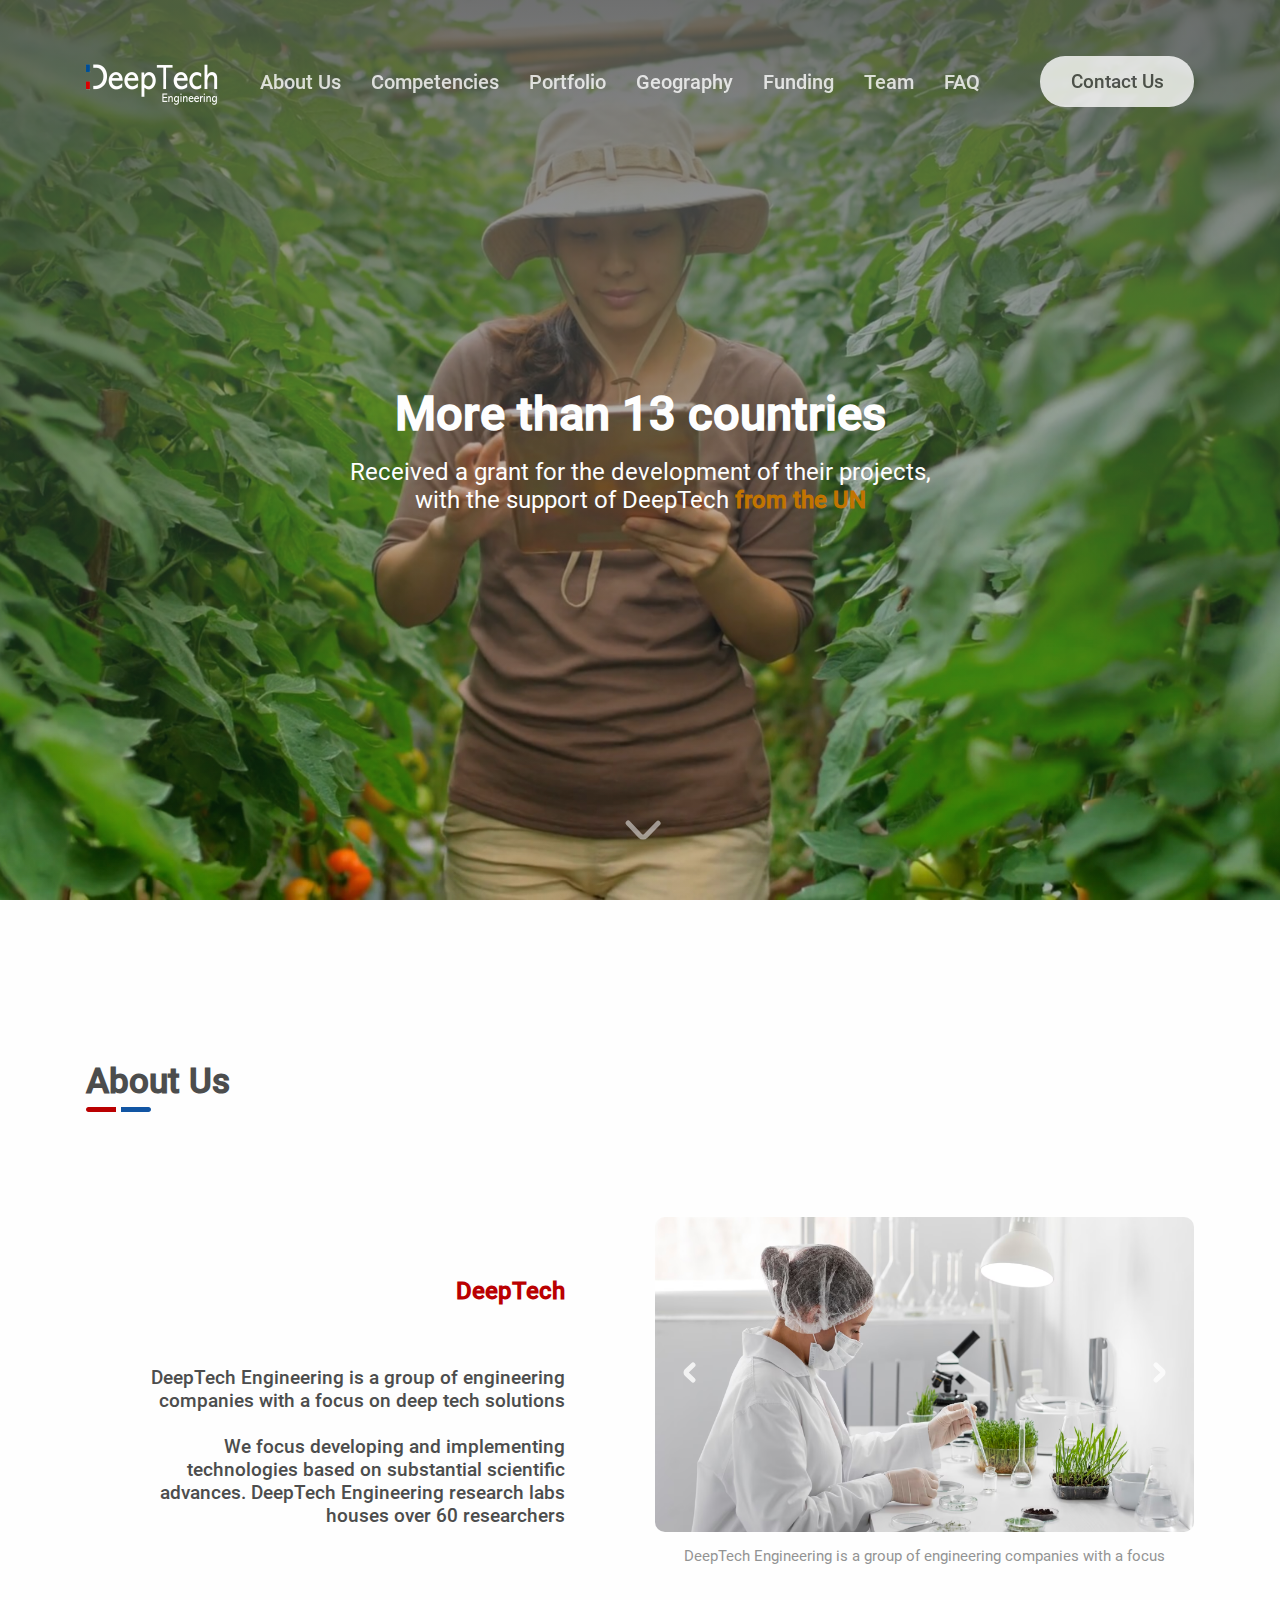
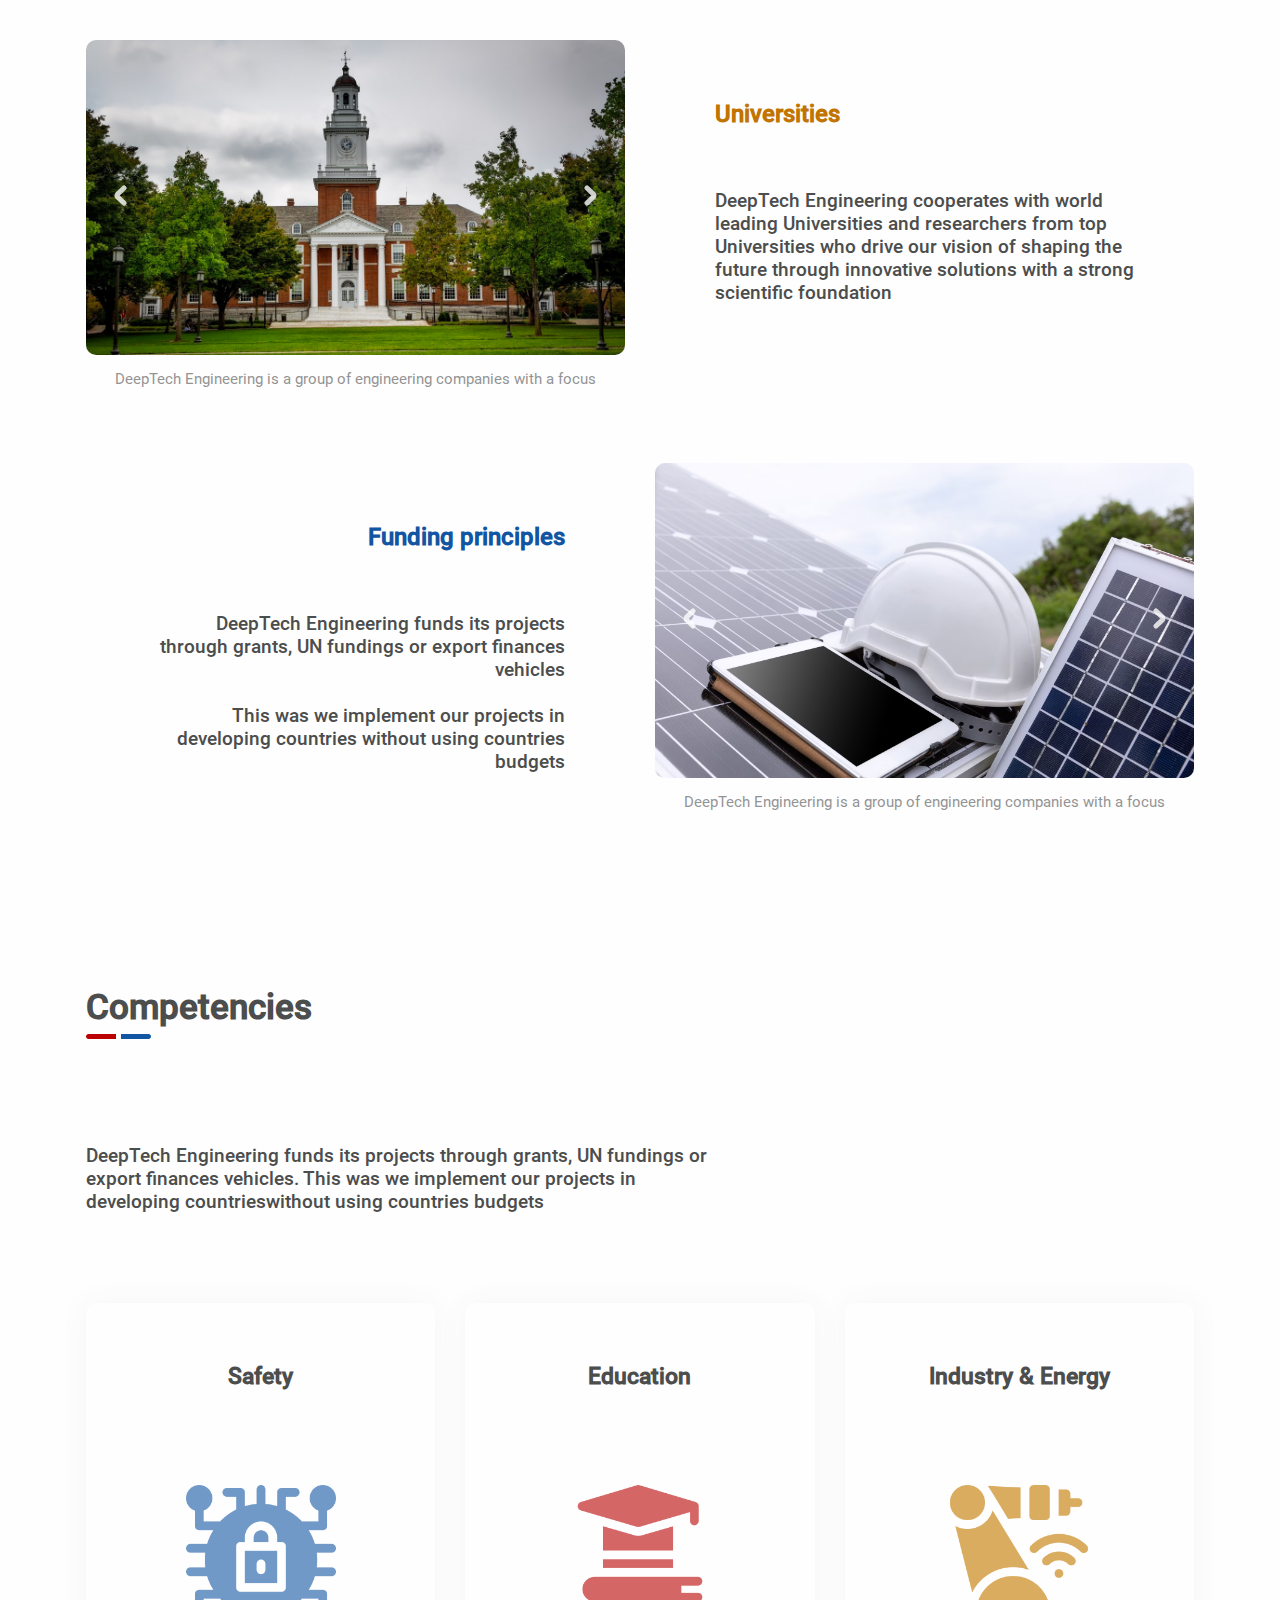
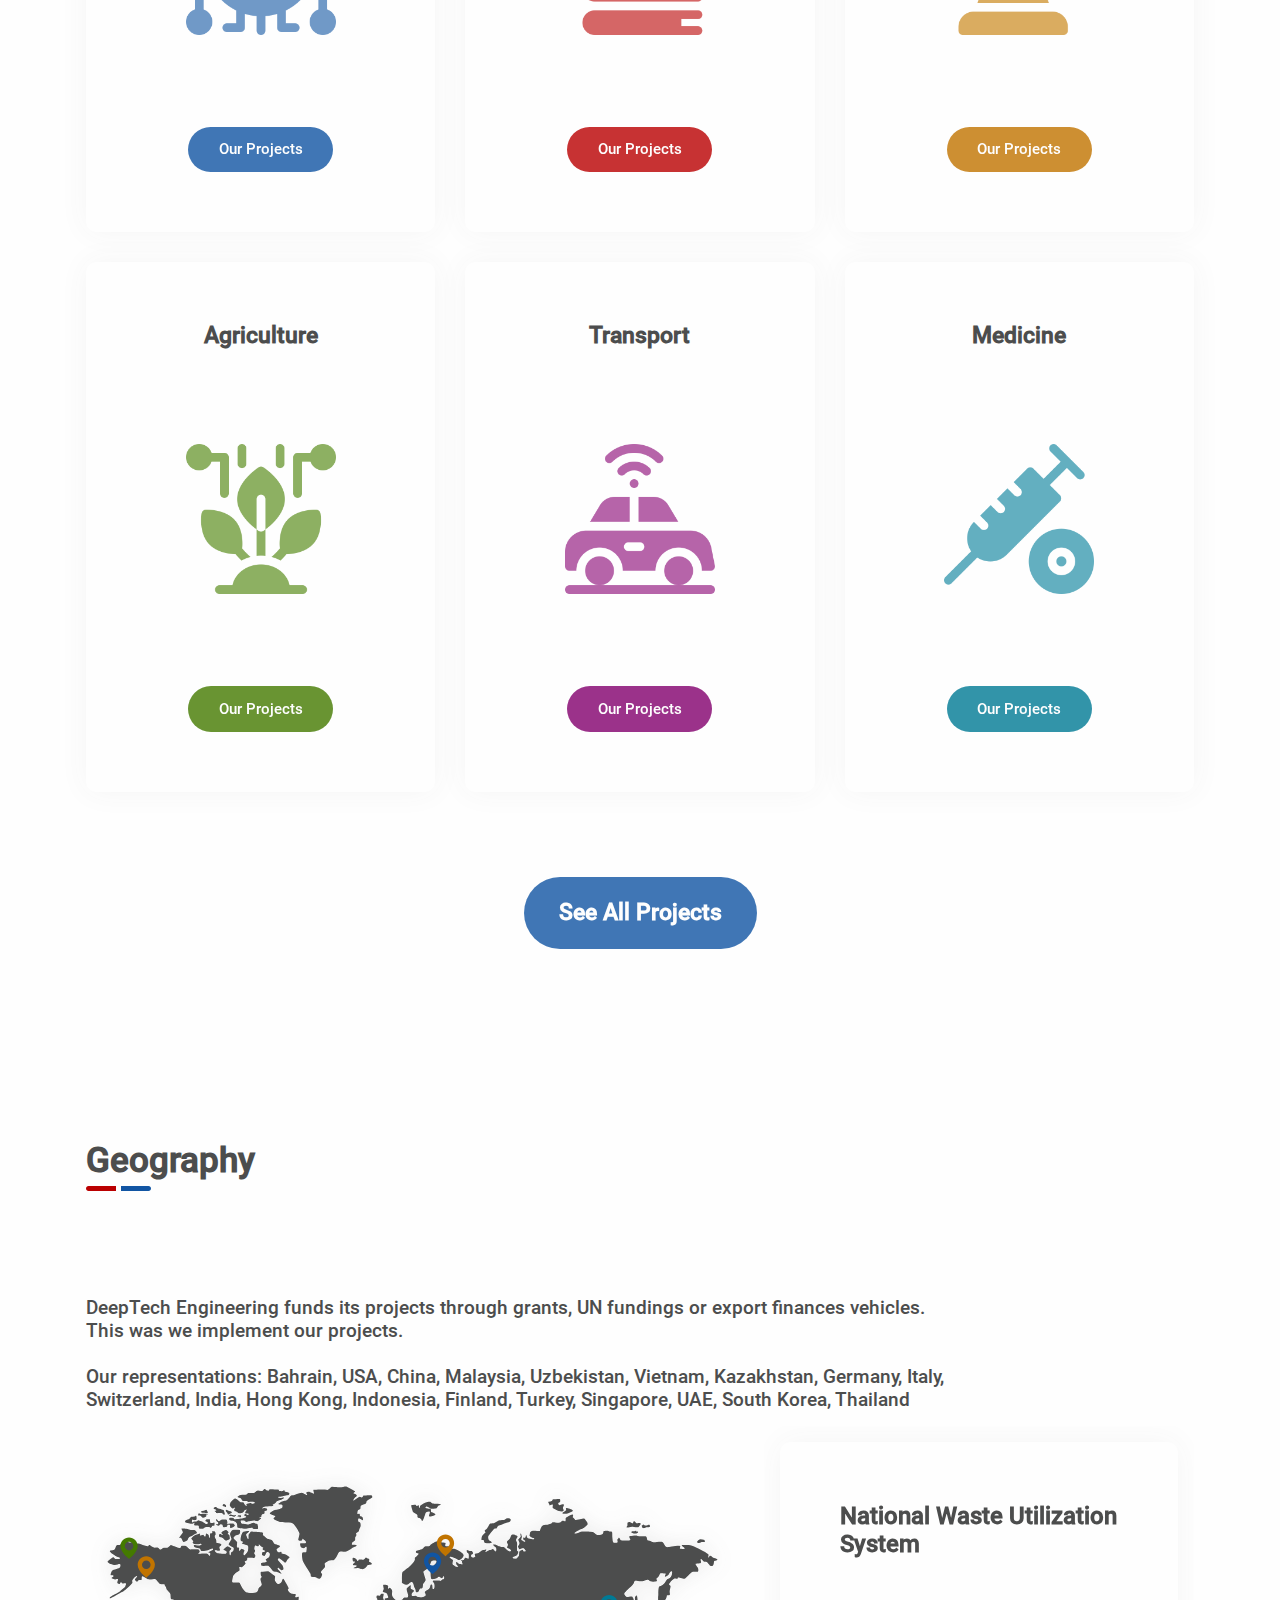
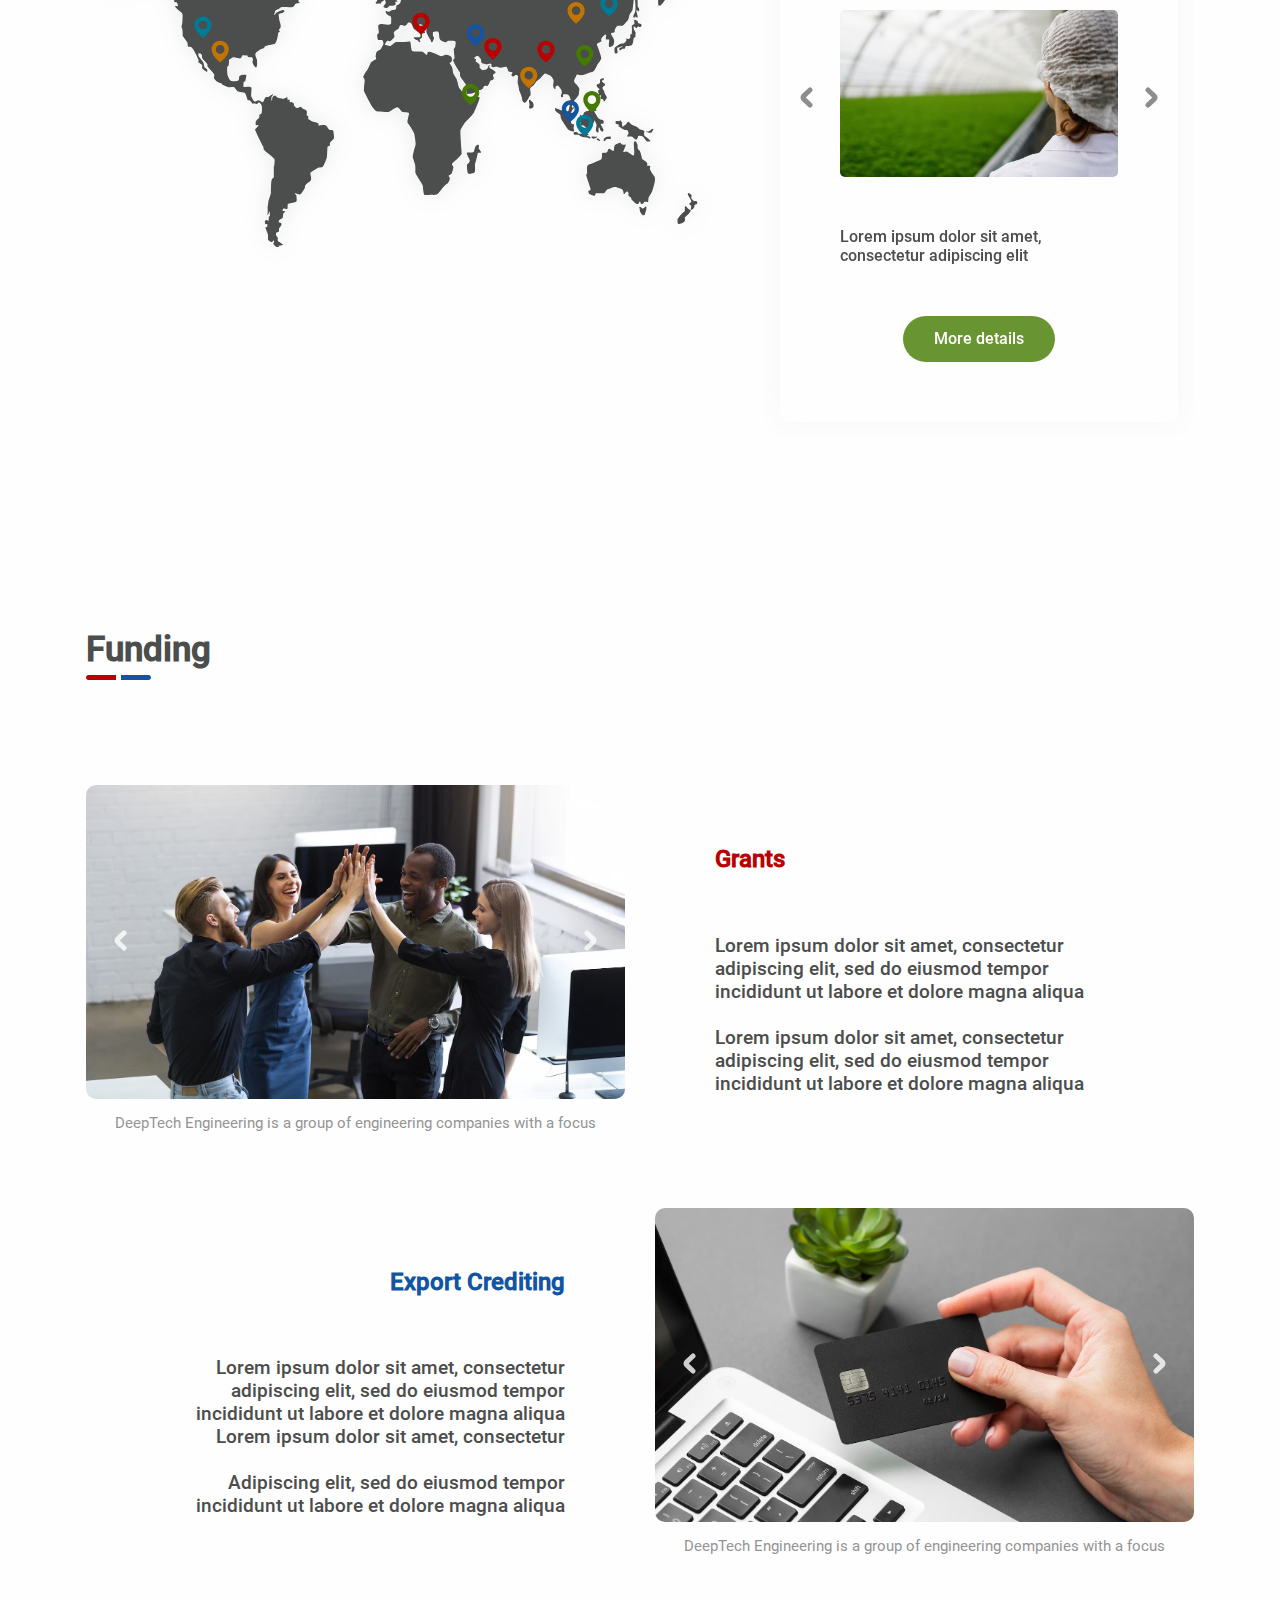
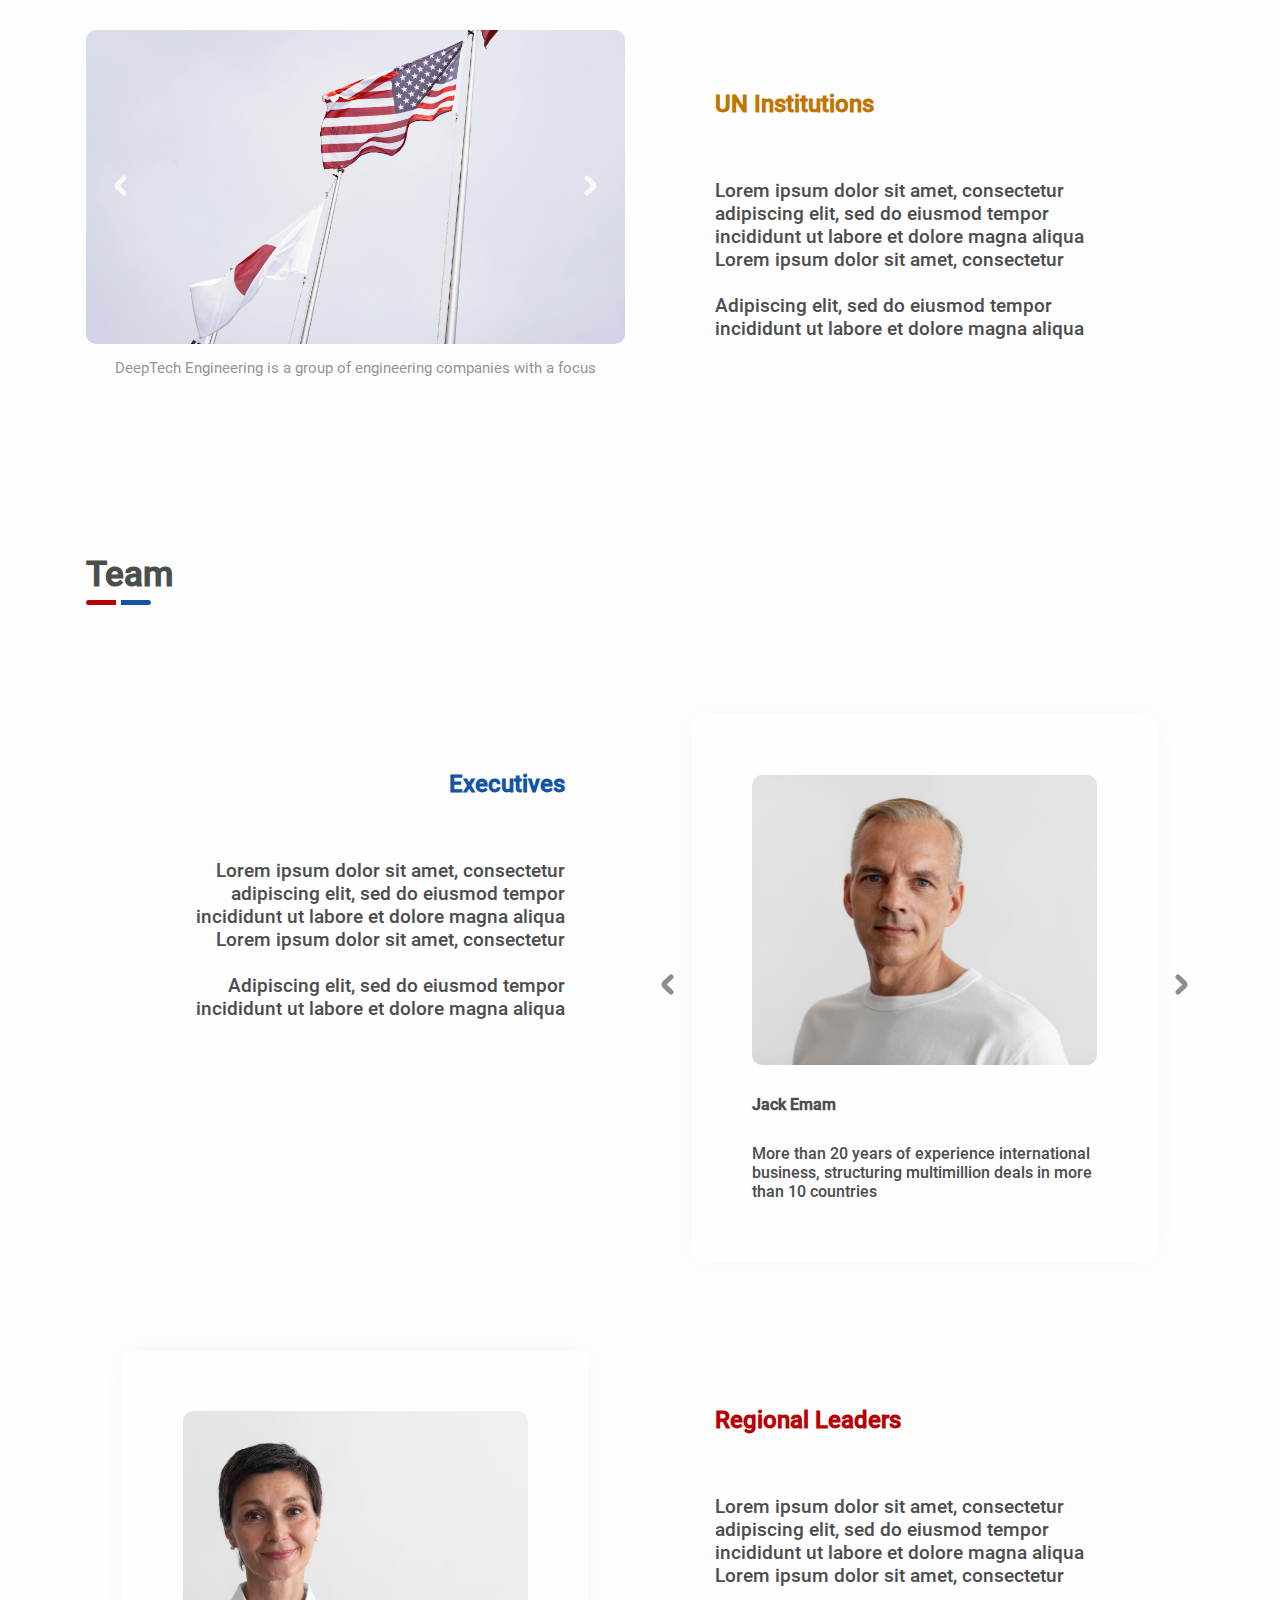
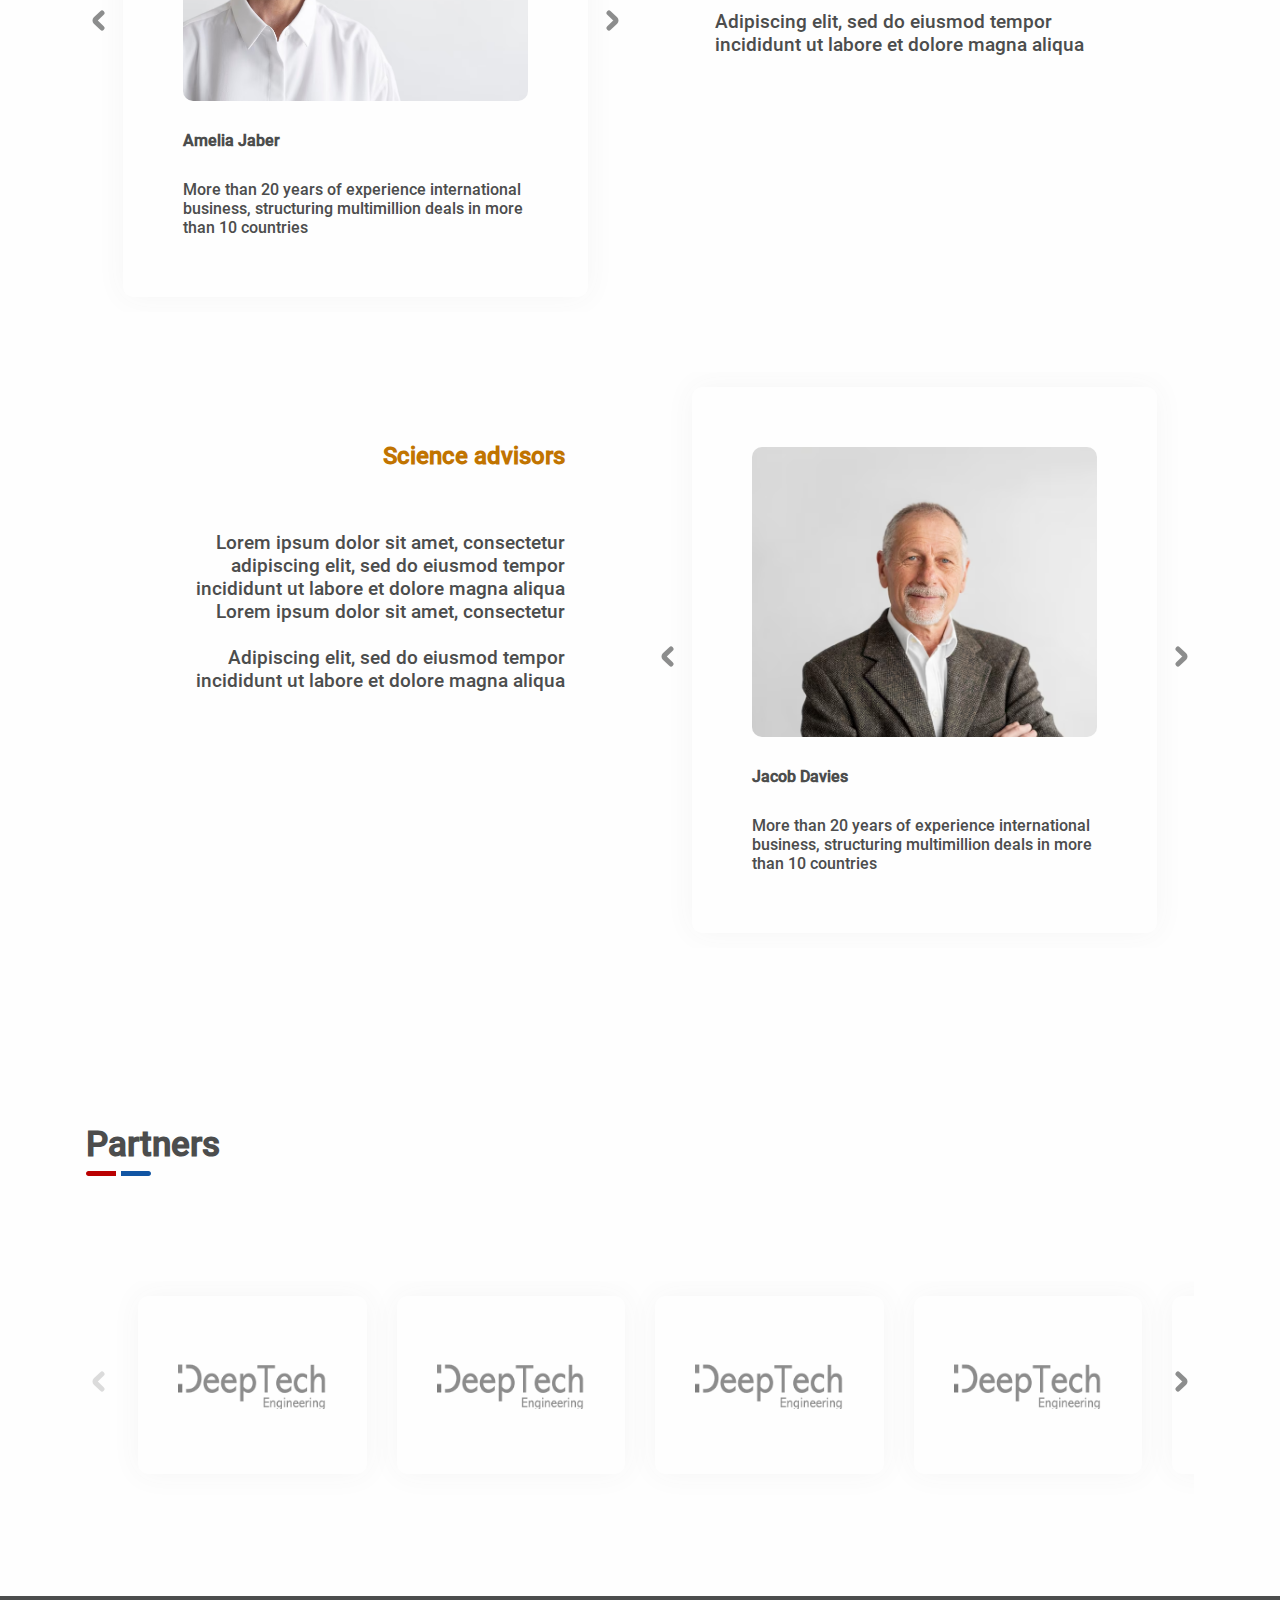
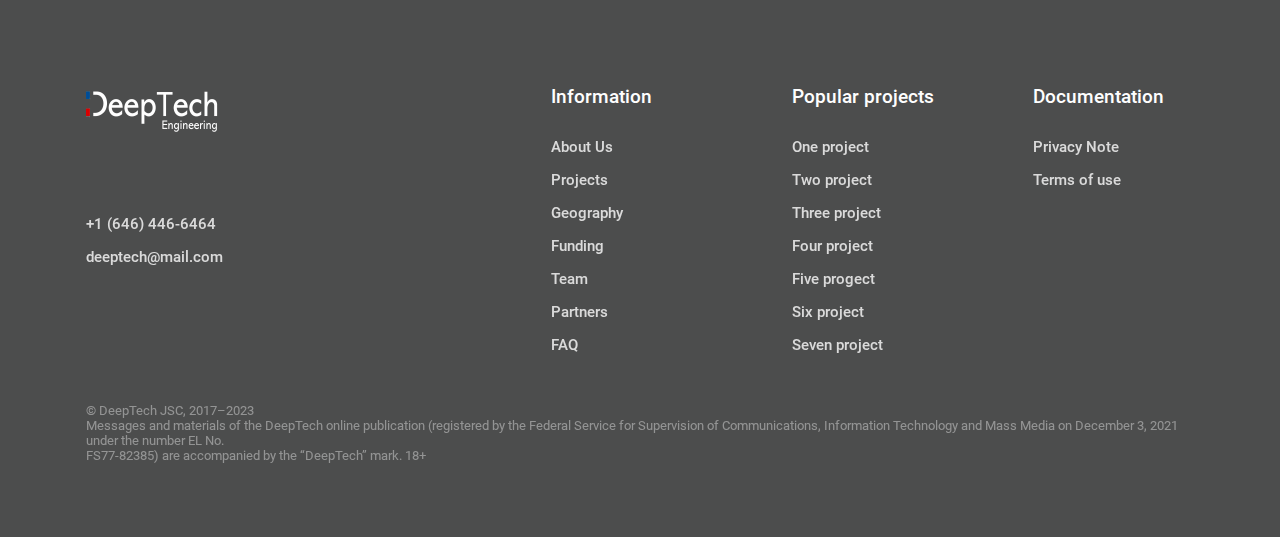
==== index.html @ 1a116b80 "first commit" ====
<!DOCTYPE html>
<html lang="en">
  <head>
    <meta charset="UTF-8" />
    <meta name="viewport" content="width=device-width, initial-scale=1, shrink-to-fit=no" />
    <meta http-equiv="X-UA-Compatible" content="ie=edge" />

    <link rel="stylesheet" href="css/index.css" />   
    <title>DeepTech</title>
  </head>

  <body class="page">
    <header class="header">
      <div class="container">
        <div class="header__container">
          <a href="home.html" class="header__logo">
            <img class="header__img" src="img/header/logo-light.png" alt="" />
          </a>

          <div class="header__block-menu">
              <ul class="header__menu">
                <li>
                  <a class="header__item header__scroll" href="home.html#about">About Us</a>
                </li>
                <li>
                  <a class="header__item header__scroll" href="home.html#competencies">Competencies</a>
                </li>
                <li>
                  <a class="header__item" href="portfolio.html">Portfolio</a>
                </li>
                <li>
                  <a class="header__item header__scroll" href="home.html#geography">Geography</a>
                </li>
                <li>
                  <a class="header__item header__scroll" href="home.html#funding">Funding</a>
                </li>
                <li>
                  <a class="header__item header__scroll" href="home.html#team">Team</a>
                </li>
                <li>
                  <a class="header__item" href="faq.html">FAQ</a>
                </li>
              </ul>

              <a class="header__btn btn" href="contacts.html">
                Contact Us
              </a>                
          </div>    

          <button class="header__burger-btn" aria-label="Open menu">
            <svg width="29" height="22" viewBox="0 0 29 22" fill="none" xmlns="http://www.w3.org/2000/svg">
              <path d="M2 2H27" stroke="#FEFEFE" stroke-width="3" stroke-linecap="round"/>
              <path d="M2 11H27" stroke="#FEFEFE" stroke-width="3" stroke-linecap="round"/>
              <path d="M2 20H27" stroke="#FEFEFE" stroke-width="3" stroke-linecap="round"/>
              </svg>                
          </button>
        </div>
      </div>

      <div class="burger">
        <div class="burger__section">
          <div class="container">
            <div class="burger__container">
              <a href="home.html" class="header__logo">
                <img class="header__img" src="img/header/logo-light.png" alt="" />
              </a>

              <div class="burger__menu">
                <h2 class="burger__title">Information</h2>
                <nav class="burger__nav">
                  <ul class="burger__list">
                    <li class="burger__item">
                      <a href="home.html#about">About Us</a></li>
                    <li class="burger__item">
                      <a href="home.html#competencies">Competencies</a></li>
                    <li class="burger__item">
                      <a href="home.html#geography">Geography</a></li>
                    <li class="burger__item">
                      <a href="home.html#funding">Funding</a></li>
                    <li class="burger__item">
                      <a href="home.html#team">Team</a></li>
                    <li class="burger__item">
                      <a href="home.html#partners">Partners</a></li>  
                    <li class="burger__item">
                      <a href="faq.html">FAQ</a></li>
                  </ul>
                </nav>
                <address class="burger__address">
                  <a class="burger__link" href="tel:16464466464" aria-label="phone">+1 (646) 446-6464</a>
                  <a class="burger__link" href="mailto:deeptech@mail.com" aria-label="email">
                    deeptech@mail.com
                  </a>
                </address>
              </div>  
              <a class="burger__btn btn" href="contacts.html">
                Contact Us
              </a> 
    
              <button class="burger__btn-close" type="button" aria-label="Close menu">
                <svg width="22" height="22" viewBox="0 0 22 22" fill="none" xmlns="http://www.w3.org/2000/svg">
                  <path d="M2 2.16309L19.6614 20.0005" stroke="#FEFEFE" stroke-width="3" stroke-linecap="round"/>
                  <path d="M2.33862 19.8369L20.0001 1.99953" stroke="#FEFEFE" stroke-width="3" stroke-linecap="round"/>
                </svg>                
              </button> 
            </div>
          </div>
        </div>
      </div>  
    </header>

    <main class="home">
      <section class="section present">
        <div class="container">
          <div class="present__container">
            <img src="img/present/banner-img.jpg" class="present__banner-img">
            <video autoplay loop muted playsinline class="present__banner-video" loop muted>
              <source src="img/present/video-banner.mp4" type="video/mp4">
            </video>
            <div class="present__banner-overlay""></div>
            <h1 class="present__title">More than 13 countries</h1>
            <p class="present__text">
              Received a grant for the development of their projects, with the
              support of DeepTech
              <span class="present__text-strong">from the UN</span>
            </p>

            <a class="present__arrow" href="#about">
              <svg width="36" height="20" viewBox="0 0 36 20" fill="none" xmlns="http://www.w3.org/2000/svg">
                <g opacity="0.8">
                <path opacity="0.8" d="M33.1088 3.23563L20.6599 15.9993C19.1897 17.5067 16.8034 17.488 15.357 15.9577L3.10973 3.00049" stroke="#FEFEFE" stroke-width="5" stroke-miterlimit="10" stroke-linecap="round" stroke-linejoin="round"/>
                </g>
              </svg>
            </a>        
          </div>
        </div>
      </section>

      <section id="about" class="section section-scroll about">
        <div class="container">
          <h2 class="home__title title">About Us</h2>
          <div class="about__container">
            <div class="about__cards cards">
              <div class="cards__text-block cards__text-block_position_right">
                <h3 class="cards__subtitle subtitle subtitle_color_red">
                  DeepTech
                </h3>
                <p class="text">
                  DeepTech Engineering is a group of engineering companies with
                  a focus on deep tech solutions
                </p>
                <p class="text">
                  We focus developing and implementing technologies based on
                  substantial scientific advances. DeepTech Engineering research
                  labs houses over 60 researchers
                </p>
              </div>

              <div class="cards__swiper swiper simple-swiper">
                <ul class="cards__list swiper-wrapper">
                  <li class="cards__item swiper-slide">
                    <div class="cards__img">
                      <img src="img/about/doctor.png" alt=""/>
                    </div>
                    
                    <p class="cards__sign">
                      DeepTech Engineering is a group of engineering companies
                      with a focus
                    </p>
                  </li>
                  <li class="cards__item swiper-slide">
                    <div class="cards__img">
                      <img src="img/about/universities.png" alt=""/>
                    </div>
                    
                    <p class="cards__sign">
                      DeepTech Engineering is a group of engineering companies
                      with a focus
                    </p>
                  </li>

                  <li class="cards__item swiper-slide">
                    <div class="cards__img">
                      <img src="img/about/funding.png" alt=""/>
                    </div>
                    
                    <p class="cards__sign">
                      DeepTech Engineering is a group of engineering companies
                      with a focus
                    </p>
                  </li>
                </ul>

                <button
                  class="cards__prev prev"
                  role="button"
                  aria-label="previous slide"
                >
                  <svg
                    width="13"
                    height="21"
                    viewBox="0 0 13 21"
                    fill="none"
                    xmlns="http://www.w3.org/2000/svg"
                  >
                    <path
                      opacity="0.8"
                      d="M10 18L3.56957 11.8258C2.81014 11.0966 2.81014 9.90341 3.56957 9.17424L10 3"
                      stroke="#FEFEFE"
                      stroke-width="5"
                      stroke-miterlimit="10"
                      stroke-linecap="round"
                      stroke-linejoin="round"
                    />
                  </svg>
                </button>
                <button
                  class="cards__next next"
                  role="button"
                  aria-label="next slide"
                >
                  <svg
                    width="13"
                    height="21"
                    viewBox="0 0 13 21"
                    fill="none"
                    xmlns="http://www.w3.org/2000/svg"
                  >
                    <path
                      opacity="0.8"
                      d="M3 18L9.43043 11.8258C10.1899 11.0966 10.1899 9.90341 9.43043 9.17424L3 3"
                      stroke="#FEFEFE"
                      stroke-width="5"
                      stroke-miterlimit="10"
                      stroke-linecap="round"
                      stroke-linejoin="round"
                    />
                  </svg>
                </button>
              </div>
            </div>

            <div class="about__cards cards set-order">
              <div class="cards__swiper swiper simple-swiper">
                <ul class="cards__list swiper-wrapper">
                  <li class="cards__item swiper-slide">
                    <div class="cards__img">
                      <img src="img/about/universities.png" alt=""/>
                    </div>
                    
                    <p class="cards__sign">
                      DeepTech Engineering is a group of engineering companies
                      with a focus
                    </p>
                  </li>
                  <li class="cards__item swiper-slide">
                    <div class="cards__img">
                      <img src="img/about/doctor.png" alt=""/>
                    </div>
                    
                    <p class="cards__sign">
                      DeepTech Engineering is a group of engineering companies
                      with a focus
                    </p>
                  </li>

                  <li class="cards__item swiper-slide">
                    <div class="cards__img">
                      <img src="img/about/funding.png" alt=""/>
                    </div>
                    
                    <p class="cards__sign">
                      DeepTech Engineering is a group of engineering companies
                      with a focus
                    </p>
                  </li>
                </ul>

                <button
                  class="cards__prev prev"
                  role="button"
                  aria-label="previous slide"
                >
                  <svg
                    width="13"
                    height="21"
                    viewBox="0 0 13 21"
                    fill="none"
                    xmlns="http://www.w3.org/2000/svg"
                  >
                    <path
                      opacity="0.8"
                      d="M10 18L3.56957 11.8258C2.81014 11.0966 2.81014 9.90341 3.56957 9.17424L10 3"
                      stroke="#FEFEFE"
                      stroke-width="5"
                      stroke-miterlimit="10"
                      stroke-linecap="round"
                      stroke-linejoin="round"
                    />
                  </svg>
                </button>
                <button
                  class="cards__next next"
                  role="button"
                  aria-label="next slide"
                >
                  <svg
                    width="13"
                    height="21"
                    viewBox="0 0 13 21"
                    fill="none"
                    xmlns="http://www.w3.org/2000/svg"
                  >
                    <path
                      opacity="0.8"
                      d="M3 18L9.43043 11.8258C10.1899 11.0966 10.1899 9.90341 9.43043 9.17424L3 3"
                      stroke="#FEFEFE"
                      stroke-width="5"
                      stroke-miterlimit="10"
                      stroke-linecap="round"
                      stroke-linejoin="round"
                    />
                  </svg>
                </button>
              </div>
              <div class="cards__text-block">
                <h3 class="cards__subtitle subtitle subtitle_color_yellow">
                  Universities
                </h3>
                <p class="text">
                  DeepTech Engineering cooperates with world leading
                  Universities and researchers from top Universities who drive
                  our vision of shaping the future through innovative solutions
                  with a strong scientific foundation
                </p>
              </div>
            </div>

            <div class="about__cards cards">
              <div class="cards__text-block cards__text-block_position_right">
                <h3 class="cards__subtitle subtitle subtitle_color_blue">
                  Funding principles
                </h3>
                <p class="text">
                  DeepTech Engineering funds its projects through grants, UN
                  fundings or export finances vehicles
                </p>
                <p class="text">
                  This was we implement our projects in developing countries
                  without using countries budgets
                </p>
              </div>
              <div class="cards__swiper swiper simple-swiper">
                <ul class="cards__list swiper-wrapper">
                  <li class="cards__item swiper-slide">
                    <div class="cards__img">
                      <img src="img/about/funding.png" alt=""/>
                    </div>
                    
                    <p class="cards__sign">
                      DeepTech Engineering is a group of engineering companies
                      with a focus
                    </p>
                  </li>
                  <li class="cards__item swiper-slide">
                    <div class="cards__img">
                      <img src="img/about/universities.png" alt=""/>
                    </div>
                    
                    <p class="cards__sign">
                      DeepTech Engineering is a group of engineering companies
                      with a focus
                    </p>
                  </li>

                  <li class="cards__item swiper-slide">
                    <div class="cards__img">
                      <img src="img/about/doctor.png" alt=""/>
                    </div>
                    
                    <p class="cards__sign">
                      DeepTech Engineering is a group of engineering companies
                      with a focus
                    </p>
                  </li>
                </ul>

                <button
                  class="cards__prev prev"
                  role="button"
                  aria-label="previous slide"
                >
                  <svg
                    width="13"
                    height="21"
                    viewBox="0 0 13 21"
                    fill="none"
                    xmlns="http://www.w3.org/2000/svg"
                  >
                    <path
                      opacity="0.8"
                      d="M10 18L3.56957 11.8258C2.81014 11.0966 2.81014 9.90341 3.56957 9.17424L10 3"
                      stroke="#FEFEFE"
                      stroke-width="5"
                      stroke-miterlimit="10"
                      stroke-linecap="round"
                      stroke-linejoin="round"
                    />
                  </svg>
                </button>
                <button
                  class="cards__next next"
                  role="button"
                  aria-label="next slide"
                >
                  <svg
                    width="13"
                    height="21"
                    viewBox="0 0 13 21"
                    fill="none"
                    xmlns="http://www.w3.org/2000/svg"
                  >
                    <path
                      opacity="0.8"
                      d="M3 18L9.43043 11.8258C10.1899 11.0966 10.1899 9.90341 9.43043 9.17424L3 3"
                      stroke="#FEFEFE"
                      stroke-width="5"
                      stroke-miterlimit="10"
                      stroke-linecap="round"
                      stroke-linejoin="round"
                    />
                  </svg>
                </button>
              </div>
            </div>
          </div>
        </div>
      </section>

      <section id="competencies" class="section section-scroll competencies">
        <div class="container">
          <h2 class="home__title title">Competencies</h2>
          <p class="competencies__text">
            DeepTech Engineering funds its projects through grants, UN fundings
            or export finances vehicles. This was we implement our projects in
            developing countrieswithout using countries budgets
          </p>
          <div class="competencies__card-block">
            <ul class="competencies__list">
              <li class="competencies__item">
                <h3 class="competencies__subtitle">Safety</h3>
                <div class="competencies__img">
                  <img src="img/competencies/safety.png" alt="" />
                </div>
                <div class="btn-box">
                  <a class="competencies__btn btn btn_color_blue" href="competence.html">
                    Our Projects
                  </a>
                </div>
              </li>

              <li class="competencies__item">
                <h3 class="competencies__subtitle">Education</h3>
                <div class="competencies__img">
                  <img src="img/competencies/education.png" alt="" />
                </div>
                <div class="btn-box">
                  <a class="competencies__btn btn btn_color_red" href="competence.html">
                    Our Projects
                  </a>
                </div>
              </li>

              <li class="competencies__item">
                <h3 class="competencies__subtitle">Industry & Energy</h3>
                <div class="competencies__img">
                  <img src="img/competencies/industry.png" alt="" />
                </div>
                <div class="btn-box">
                  <a class="competencies__btn btn btn_color_yellow" href="competence.html">
                    Our Projects
                  </a>
                </div>
              </li>

              <li class="competencies__item">
                <h3 class="competencies__subtitle">Agriculture</h3>
                <div class="competencies__img">
                  <img src="img/competencies/agriculture.png" alt="" />
                </div>
                <div class="btn-box">
                  <a class="competencies__btn btn btn_color_green" href="competence.html">
                    Our Projects
                  </a>
                </div>
              </li>

              <li class="competencies__item">
                <h3 class="competencies__subtitle">Transport</h3>
                <div class="competencies__img">
                  <img src="img/competencies/transport.png" alt="" />
                </div>
                <div class="btn-box">
                  <a class="competencies__btn btn btn_color_purple" href="competence.html">
                    Our Projects
                  </a>
                </div>
              </li>

              <li class="competencies__item">
                <h3 class="competencies__subtitle">Medicine</h3>
                <div class="competencies__img">
                  <img src="img/competencies/medicine.png" alt="" />
                </div>
                <div class="btn-box">
                  <a class="competencies__btn btn btn_color_aqua" href="competence.html">
                    Our Projects
                  </a>
                </div>
              </li>
            </ul>
            <div class="btn-box">
              <a class="competencies__btn-end btn-all btn-all_color_blue" href="portfolio.html">
                See All Projects
              </a>
            </div>
          </div>
        </div>
      </section>

      <section id="geography" class="section section-scroll geography">
        <div class="container">
          <h2 class="home__title title">Geography</h2>
          <div class="geography__block-text">
            <p class="text">
              DeepTech Engineering funds its projects through grants, UN
              fundings or export finances vehicles. This was we implement our
              projects.
            </p>
            <p class="text">
              Our representations: Bahrain, USA, China, Malaysia, Uzbekistan, Vietnam, Kazakhstan, Germany, Italy, Switzerland, India, Hong Kong, Indonesia, Finland, Turkey, Singapore, UAE, South Korea, Thailand
            </p>
          </div>
        </div>  
        <div class="container geography__container-mob">
          <div class="geography__cart-mob">
            <svg
              width="910"
              height="563"
              viewBox="0 0 910 563"
              fill="none"
              xmlns="http://www.w3.org/2000/svg"
            >
              <g filter="url(#filter0_d_214_5692)">
                <path
                  fill-rule="evenodd"
                  clip-rule="evenodd"
                  d="M373.245 114.565L373.246 114.565C375.037 113.961 377.434 113.152 377.153 112.027C376.802 110.62 372.377 111.065 371.079 111.195C370.897 111.213 370.777 111.225 370.737 111.225C370.463 111.225 370.564 110.289 370.655 109.44C370.697 109.047 370.737 108.672 370.737 108.418C370.737 108.058 371.628 107.454 372.61 106.79C373.811 105.976 375.148 105.071 375.148 104.409V101.201C375.148 100.409 375.669 99.7917 376.139 99.2333C376.384 98.9427 376.615 98.6682 376.752 98.3936C377.004 97.8902 376.782 97.0708 376.581 96.3321C376.462 95.8939 376.351 95.4842 376.351 95.1856C376.351 94.8251 377.161 94.3836 378.053 93.8975C379.146 93.3022 380.361 92.6399 380.361 91.9777C380.361 90.7747 381.564 87.9678 382.366 86.3638C383.168 84.7598 382.767 81.9528 382.366 80.7499C382.093 79.9303 381.075 79.483 380.328 79.1543C379.978 79.0005 379.687 78.8727 379.559 78.7449C379.158 78.3439 379.158 75.1359 379.559 74.7349C379.818 74.476 380.244 74.5515 380.73 74.6375C380.996 74.6846 381.28 74.7349 381.564 74.7349C381.965 74.7349 382.767 75.3364 383.569 75.9379C384.371 76.5394 385.173 77.1409 385.574 77.1409C386.376 77.1409 385.975 73.933 385.574 73.131C385.173 72.329 383.168 71.527 382.366 71.527C381.564 71.527 381.564 69.121 381.564 68.319C381.564 67.7083 379.937 68.0277 378.983 68.2148C378.684 68.2734 378.452 68.319 378.356 68.319C377.955 68.319 378.356 65.1111 378.757 63.9081C378.984 63.228 379.98 62.6761 380.875 62.1798C381.563 61.7983 382.192 61.4497 382.366 61.1011C382.53 60.7737 382.56 60.1119 382.593 59.3889V59.3886C382.64 58.3409 382.694 57.1647 383.168 56.6902C383.97 55.8882 387.579 54.6852 389.183 54.2842C390.397 53.9807 390.692 52.5279 390.938 51.3179C391.017 50.9297 391.091 50.5665 391.188 50.2743C391.414 49.5954 393.684 48.4058 395.69 47.3539C397.24 46.5418 398.632 45.8118 398.807 45.4624C399.208 44.6604 398.807 43.4574 398.406 42.6554C398.094 42.0322 391.971 42.3776 388.692 42.5625C387.752 42.6156 387.045 42.6554 386.777 42.6554C386.208 42.6554 386.088 43.1035 385.949 43.6185C385.795 44.1927 385.618 44.85 384.772 45.0614C383.955 45.2657 383.658 45.0535 383.298 44.7963C382.952 44.5487 382.547 44.2594 381.564 44.2594C380.434 44.2594 378.159 45.9147 376.172 47.3598C374.633 48.4791 373.267 49.4723 372.742 49.4723C371.539 49.4723 375.148 44.6604 376.351 44.2594C377.554 43.8584 377.554 42.6553 377.153 41.8534C376.903 41.3521 375.399 40.6941 374.208 40.1733C373.494 39.8609 372.893 39.5978 372.742 39.4474C372.514 39.2188 373.328 38.599 374.07 38.034C374.63 37.6083 375.148 37.2138 375.148 37.0415C375.148 36.7853 370.892 34.401 367.505 32.5034C365.591 31.4311 363.954 30.5141 363.519 30.2246C362.803 29.7471 360.524 30.1224 358.204 30.5043C356.627 30.7639 355.031 31.0265 353.896 31.0265C352.297 31.0265 349.398 30.7664 346.902 30.5425C345.015 30.3732 343.358 30.2246 342.668 30.2246C342.026 30.2246 341.128 31.1228 340.127 32.1237L340.127 32.1237C338.626 33.625 336.893 35.3572 335.45 34.6354C333.431 33.6259 322.376 34.3107 318.398 34.5571C317.636 34.6043 317.133 34.6354 317.004 34.6354C316.476 34.6354 316.991 36.5463 317.404 38.0813L317.404 38.0818L317.404 38.0822L317.404 38.0825C317.619 38.8791 317.806 39.5744 317.806 39.8484C317.806 40.5155 315.864 39.5179 313.826 38.4712L313.824 38.4704C313.413 38.259 312.997 38.0456 312.593 37.8435C310.187 36.6405 307.781 37.8435 306.979 38.2445C306.529 38.4695 307.09 39.4526 307.597 40.3427C307.994 41.0385 308.358 41.6775 308.182 41.8534C307.986 42.0496 306.733 41.3811 305.269 40.6003C303.743 39.7862 301.988 38.8501 300.964 38.6454C299.552 38.363 295.554 39.8708 292.753 40.9273C291.577 41.3708 290.612 41.7348 290.137 41.8534C289.385 42.0414 288.633 42.1412 287.923 42.2356C287.118 42.3425 286.365 42.4424 285.727 42.6553C285.315 42.7926 284.574 43.6815 283.649 44.7914L283.649 44.7916C281.872 46.9244 279.416 49.8732 277.306 49.8732C274.098 49.8732 268.083 53.4822 268.083 54.2842C268.083 54.8188 269.509 54.9971 270.934 55.1753C271.647 55.2644 272.36 55.3535 272.895 55.4872C274.499 55.8882 273.697 58.2941 273.296 59.4971C272.965 60.4893 267.179 61.7543 264.261 62.3921C263.641 62.5276 263.151 62.6348 262.87 62.7051C261.266 63.1061 256.454 66.314 256.053 67.517C255.816 68.2287 258.385 69.221 260.607 70.0789C262.14 70.6712 263.508 71.1994 263.672 71.5269C263.87 71.9227 263.287 72.416 262.645 72.9588C261.986 73.5161 261.266 74.1255 261.266 74.7349C261.266 75.9379 268.083 78.7448 271.692 79.5468C273.866 80.03 276.768 80.0765 279.785 80.1249C281.774 80.1567 283.814 80.1894 285.727 80.3488C290.538 80.7498 296.954 93.5816 297.355 95.1856C297.604 96.1799 296.928 98.8691 296.378 101.056L296.378 101.057C296.041 102.398 295.751 103.55 295.751 104.007C295.751 105.21 298.157 105.611 299.761 105.611C301.365 105.611 301.766 103.205 301.766 102.804C301.766 102.403 306.177 106.012 306.578 107.215C306.979 108.418 304.974 109.22 303.37 109.22H298.959C297.839 109.22 298.458 111.655 298.872 113.285C298.902 113.405 298.932 113.521 298.959 113.631C299.36 115.235 301.766 116.037 303.37 116.037C304.135 116.037 304.717 115.4 305.247 114.819C305.83 114.182 306.349 113.613 306.979 114.032C307.859 114.619 307.452 117.347 307.17 119.243V119.243L307.17 119.244C307.066 119.941 306.979 120.526 306.979 120.849C306.979 121.451 306.077 121.451 304.974 121.451C303.872 121.451 302.568 121.451 301.766 122.052C300.162 123.255 301.365 130.473 301.766 132.879C302.167 135.285 311.791 150.122 312.593 151.325C313.066 152.034 313.121 153.022 313.168 153.878C313.201 154.474 313.231 155.006 313.395 155.335C313.796 156.137 317.806 156.137 319.009 156.137C319.523 156.137 320.11 156.503 320.833 156.953C321.802 157.557 323.015 158.313 324.623 158.543C327.43 158.944 328.633 154.533 329.034 152.929C329.262 152.018 328.713 151.365 328.197 150.751C327.804 150.284 327.43 149.839 327.43 149.32C327.43 148.531 329.154 146.708 330.68 145.094C331.482 144.246 332.229 143.456 332.643 142.904C333.455 141.821 333.17 140.554 332.9 139.352C332.77 138.774 332.643 138.212 332.643 137.691C332.643 136.473 334.494 135.485 335.911 134.73L335.912 134.73C336.36 134.491 336.765 134.275 337.054 134.082C338.257 133.28 341.064 132.879 344.272 132.879C346.663 132.879 349.054 128.2 350.781 124.822L350.781 124.821C351.371 123.667 351.883 122.665 352.292 122.052C353.358 120.452 355.666 120.626 358.035 120.803C359.229 120.893 360.44 120.984 361.514 120.849C364.218 120.511 368.631 117.325 370.671 115.852L370.673 115.851C371.053 115.576 371.35 115.361 371.539 115.235C371.827 115.043 372.481 114.823 373.245 114.565ZM270.274 530.346C268.781 530.641 267.507 530.892 267.682 531.067C267.857 531.243 268.264 531.341 268.632 531.43C269.104 531.545 269.511 531.644 269.286 531.869C268.885 532.27 266.078 532.671 264.875 531.869C263.672 531.067 260.865 528.661 260.865 527.859C260.865 527.458 261.065 527.257 261.266 527.057C261.466 526.856 261.667 526.656 261.667 526.255C261.667 526.001 261.787 525.667 261.914 525.315C262.187 524.558 262.489 523.722 261.667 523.448C261.08 523.252 260.779 523.725 260.439 524.261C260.082 524.822 259.681 525.453 258.86 525.453C257.256 525.453 253.647 522.646 253.647 521.844C253.647 521.042 253.647 514.626 253.246 513.824C252.845 513.022 251.642 510.215 251.241 509.012C251.196 508.878 251.142 508.72 251.081 508.544C250.597 507.136 249.726 504.601 250.439 504.601C250.723 504.601 251.057 504.702 251.371 504.796C251.942 504.968 252.444 505.119 252.444 504.601C252.444 504.376 252.507 503.993 252.58 503.549C252.768 502.413 253.021 500.88 252.444 500.591C252.144 500.441 251.731 500.459 251.311 500.478C250.61 500.51 249.888 500.542 249.637 499.789C249.236 498.586 248.835 496.581 249.637 495.779C250.439 494.977 251.642 494.576 252.444 494.977C252.683 495.097 252.922 495.252 253.151 495.401C253.689 495.75 254.168 496.061 254.449 495.779C254.649 495.579 254.649 494.175 254.649 492.822C254.649 491.468 254.649 490.165 254.85 490.165C255.251 490.165 255.652 489.764 256.053 488.962C256.454 488.16 256.053 483.348 255.652 482.947C255.471 482.766 255.126 483.731 254.728 484.843C254.246 486.192 253.685 487.759 253.246 487.759C252.732 487.759 252.877 486.606 253.047 485.251C253.142 484.491 253.246 483.667 253.246 482.947C253.246 482.34 253.209 481.366 253.169 480.301C253.076 477.851 252.966 474.927 253.246 474.927C253.477 474.927 253.709 472.925 253.94 470.923L253.94 470.923C254.11 469.455 254.279 467.987 254.449 467.308C254.572 466.814 254.924 465.825 255.352 464.623C256.313 461.923 257.657 458.146 257.657 456.482V456.481C257.657 454.072 257.657 440.843 258.86 438.437C259.454 437.248 260.147 436.744 260.695 436.346C261.256 435.938 261.667 435.639 261.667 434.828V419.991C261.667 419.39 261.867 419.189 262.068 418.989C262.268 418.788 262.469 418.588 262.469 417.986C262.469 417.685 262.519 417.109 262.582 416.388C262.77 414.227 263.07 410.768 262.469 409.565C262.06 408.748 258.322 405.642 254.7 402.632L254.7 402.632C251.211 399.733 247.829 396.923 247.632 396.333C247.471 395.849 247.439 395.3 247.407 394.739V394.738C247.359 393.904 247.309 393.042 246.83 392.323C246.028 391.12 235.201 369.867 235.602 368.664C235.769 368.164 236.697 367.249 237.696 366.264C239.102 364.877 240.648 363.352 240.414 362.649C240.196 361.994 239.263 362.29 238.395 362.567C237.669 362.797 236.988 363.014 236.805 362.649C236.404 361.847 236.003 358.238 236.805 357.035C237.115 356.571 237.842 355.748 238.642 354.844L238.643 354.843C239.915 353.404 241.371 351.759 241.617 351.02C241.803 350.461 241.643 349.989 241.499 349.563C241.333 349.072 241.188 348.642 241.617 348.213C242.018 347.812 242.519 347.511 243.021 347.211C243.522 346.91 244.023 346.609 244.424 346.208C245.226 345.406 245.627 336.183 244.424 334.579C244.096 334.142 243.828 333.675 243.571 333.227C242.883 332.031 242.274 330.97 240.815 330.97C239.587 330.97 239.261 331.873 239.009 332.573C238.85 333.015 238.72 333.376 238.409 333.376C238.094 333.376 237.407 333.129 236.641 332.852C235.457 332.425 234.084 331.93 233.597 332.173C233.196 332.374 233.196 332.775 233.196 333.076C233.196 333.376 233.196 333.577 232.795 333.376C232.488 333.223 231.888 332.423 231.173 331.472C230.021 329.938 228.572 328.01 227.582 327.762C226.865 327.583 226.469 327.724 226.178 327.828C225.818 327.956 225.62 328.027 225.176 327.361C224.915 326.969 224.567 325.808 224.149 324.407C223.285 321.516 222.116 317.607 220.765 317.337C220.352 317.254 219.769 317.154 219.086 317.038L219.077 317.036L219.075 317.036C216.441 316.586 212.33 315.884 210.74 314.931C209.871 314.409 209.227 313.359 208.581 312.304C207.738 310.928 206.89 309.544 205.528 309.317C204.351 309.121 203.463 309.308 202.533 309.504C201.562 309.708 200.546 309.923 199.112 309.718C196.305 309.317 189.889 306.51 189.488 305.708C189.087 304.906 188.686 304.104 187.884 304.104C187.349 304.104 186.458 303.747 185.567 303.391C185.121 303.213 184.676 303.034 184.275 302.901C183.072 302.5 178.26 298.49 178.26 296.886C178.26 296.231 178.394 295.509 178.525 294.802C178.714 293.778 178.898 292.786 178.661 292.074C178.486 291.548 176.623 289.335 174.583 286.91L174.583 286.91C171.957 283.79 169.037 280.32 169.037 279.643C169.037 279.258 169.119 278.997 169.191 278.766C169.345 278.276 169.454 277.927 168.636 276.836C168.177 276.224 167.133 275.086 165.996 273.846L165.996 273.845C164.154 271.836 162.067 269.56 161.819 268.816C161.656 268.326 161.626 267.703 161.593 267.027V267.027C161.545 266.046 161.492 264.955 161.017 264.004C160.215 262.4 157.408 261.999 157.007 262.4C156.606 262.801 156.205 265.207 157.007 266.41C157.233 266.75 157.843 267.536 158.61 268.525L158.611 268.527L158.611 268.527L158.611 268.527L158.611 268.528C160.563 271.047 163.536 274.883 163.824 276.034C163.939 276.494 164.054 277.119 164.179 277.795C164.488 279.477 164.856 281.477 165.428 282.049C165.662 282.282 166.065 282.618 166.519 282.995C167.626 283.916 169.037 285.089 169.037 285.658C169.037 285.853 169.061 286.071 169.085 286.295C169.161 286.997 169.243 287.76 168.636 288.064C167.834 288.465 161.819 284.054 161.819 282.851C161.819 282.588 161.838 282.23 161.86 281.827C161.937 280.381 162.045 278.353 161.418 278.039C160.616 277.638 156.205 274.831 156.205 274.029C156.205 273.559 156.618 273.502 156.96 273.455C157.202 273.422 157.408 273.393 157.408 273.227C157.408 272.826 149.388 253.979 146.18 253.578C145.266 253.464 144.514 253.415 143.907 253.375C142.384 253.276 141.769 253.236 141.769 252.375C141.769 251.172 141.769 249.167 141.368 247.564C141.201 246.894 139.914 245.244 138.501 243.433L138.501 243.433C136.532 240.909 134.318 238.072 134.552 237.138C134.953 235.534 134.552 228.717 133.75 227.514C132.948 226.311 132.948 224.306 133.75 222.301C134.552 220.296 134.552 211.073 134.552 209.469C134.552 207.865 133.75 205.86 132.948 205.459C132.146 205.058 123.324 197.84 124.126 197.038C124.602 196.562 125.926 196.651 126.923 196.719C127.606 196.764 128.136 196.8 128.136 196.637C128.136 196.236 127.334 191.825 126.131 191.424C125.66 191.267 125.066 191.233 124.517 191.202C123.665 191.153 122.923 191.11 122.923 190.622C122.923 190.475 122.936 190.302 122.951 190.113C123.016 189.273 123.103 188.143 122.121 187.815C121.78 187.702 121.342 187.62 120.88 187.534L120.88 187.534L120.88 187.534L120.879 187.534L120.879 187.534C119.713 187.317 118.398 187.073 118.111 186.211C117.946 185.718 117.917 184.752 117.884 183.674C117.836 182.123 117.782 180.341 117.309 179.394C116.913 178.602 115.733 177.319 114.592 176.08C113.425 174.811 112.299 173.587 112.096 172.979C111.984 172.641 111.903 172.241 111.818 171.822L111.818 171.822C111.6 170.746 111.358 169.546 110.492 168.969C109.959 168.613 109.82 168.022 109.69 167.474C109.527 166.784 109.381 166.162 108.487 166.162C108.092 166.162 107.697 166.186 107.296 166.211C106.069 166.286 104.785 166.365 103.274 165.761C102.319 165.379 100.999 163.813 99.7057 162.278C98.2849 160.592 96.8958 158.944 96.0562 158.944C95.5215 158.944 94.5415 159.033 93.398 159.137L93.3977 159.137C91.1106 159.345 88.1699 159.612 86.8333 159.345C85.8991 159.158 84.2683 158.1 82.6713 157.065L82.6713 157.065L82.6712 157.065C80.8409 155.878 79.0548 154.72 78.4124 154.934C77.752 155.154 77.6958 156.704 77.6468 158.057C77.6066 159.168 77.5711 160.147 77.2094 160.147C76.4074 160.147 73.6005 160.147 73.1995 160.548C73.1026 160.645 72.9823 160.835 72.8387 161.063L72.8386 161.063C72.3875 161.777 71.7058 162.857 70.7935 162.553C69.5905 162.152 67.5856 160.147 68.3876 158.944C68.6586 158.537 69.1128 158.039 69.5799 157.527C70.4952 156.523 71.4601 155.465 71.1946 154.934C70.7935 154.132 66.7837 157.34 66.3827 158.142C66.2433 158.42 65.9588 158.747 65.6467 159.106L65.6466 159.106C65.0606 159.78 64.3777 160.565 64.3777 161.35C64.3777 161.751 64.4668 162.152 64.5559 162.553C64.7341 163.355 64.9123 164.157 64.3777 164.959C63.5757 166.162 54.7538 174.984 52.3479 175.786C51.3299 176.125 48.0149 178.043 44.4377 180.114L44.4367 180.114L44.4361 180.115C39.559 182.937 34.1951 186.042 33.5011 185.81C32.2981 185.409 33.1001 184.607 34.7041 183.404C35.3959 182.886 37.654 181.621 40.0952 180.254L40.0965 180.253L40.0971 180.253C43.3157 178.45 46.8519 176.47 47.5359 175.786C47.8952 175.426 48.684 174.781 49.6136 174.02C51.7958 172.233 54.7538 169.812 54.7538 168.969C54.7538 168.549 54.9972 168.033 55.2466 167.504C55.7129 166.514 56.1998 165.481 55.1548 164.959C54.3192 164.541 53.266 164.776 52.3352 164.984C51.4793 165.175 50.727 165.343 50.3428 164.959C50.0365 164.652 49.9057 164.346 49.794 164.084C49.6132 163.661 49.4823 163.355 48.7389 163.355C48.1939 163.355 47.9781 163.931 47.756 164.524C47.4878 165.239 47.2103 165.98 46.3329 165.761C44.7289 165.36 43.5259 164.959 43.5259 163.756C43.5259 163.287 43.7697 162.513 44.0197 161.72C44.4109 160.478 44.8172 159.188 44.3279 158.944C43.9269 158.743 42.9244 158.944 41.922 159.144C40.9195 159.345 39.917 159.545 39.516 159.345C39.2908 159.232 38.8444 159.088 38.3275 158.921C37.0035 158.493 35.2176 157.917 35.5061 157.34C35.6598 157.032 36.1672 156.725 36.7118 156.395C37.5878 155.864 38.5603 155.275 38.313 154.533C38.0931 153.873 36.9079 153.816 35.8826 153.767C35.0387 153.727 34.3031 153.692 34.3031 153.33C34.3031 152.528 35.1051 147.315 38.313 146.112C39.4816 145.674 40.9162 145.236 42.2873 144.817C44.6803 144.086 46.88 143.414 47.1349 142.904C47.5359 142.102 48.7389 138.493 47.1349 138.092C46.3557 137.897 45.4819 138.176 44.4215 138.513C43.2991 138.871 41.9676 139.295 40.318 139.295C37.11 139.295 28.2882 136.087 30.2931 134.082C32.2981 132.077 37.11 128.067 38.313 128.468C38.837 128.643 39.1328 129.122 39.4323 129.607C39.8203 130.236 40.2147 130.874 41.12 130.874C41.4652 130.874 41.9591 130.911 42.5217 130.954C44.5725 131.108 47.5359 131.331 47.5359 130.072C47.5359 129.11 45.8036 128.581 44.0713 128.051L44.0712 128.051C42.9163 127.698 41.7615 127.345 41.12 126.864C40.8135 126.634 40.3168 126.288 39.7165 125.868C37.1747 124.093 32.7757 121.021 33.1001 120.047C33.2917 119.472 34.5825 119.172 36.0093 118.841L36.0094 118.84C37.568 118.478 39.2889 118.078 39.917 117.24C40.3528 116.659 40.736 115.762 41.1238 114.855C41.8063 113.257 42.5031 111.627 43.5259 111.627C45.1299 111.627 47.9368 111.226 48.3379 110.424C48.7389 109.622 53.9518 106.414 56.7587 106.815C58.1958 107.02 59.0022 107.33 59.6623 107.584C60.2916 107.827 60.7879 108.018 61.5707 108.018C62.2402 108.018 63.1892 107.738 64.0969 107.471C65.3637 107.098 66.55 106.748 66.7836 107.216C66.8807 107.41 66.9308 107.604 66.9794 107.793C67.1315 108.382 67.2692 108.917 68.7886 109.22C69.643 109.391 70.4245 109.344 71.2264 109.295C72.3062 109.229 73.4228 109.161 74.8035 109.621C75.266 109.776 75.9657 110.034 76.7999 110.341C80.305 111.633 86.1855 113.801 86.8333 112.829C87.6353 111.627 88.4373 111.627 88.8383 111.627C88.9622 111.627 89.5073 111.971 90.2606 112.447L90.2606 112.447C91.9452 113.512 94.6707 115.235 96.0562 115.235C96.7975 115.235 97.4293 115.181 97.9919 115.132L97.992 115.132C98.9509 115.049 99.709 114.983 100.467 115.235C100.943 115.394 101.294 115.804 101.668 116.241C102.239 116.909 102.865 117.641 104.076 117.641C105.079 117.641 105.68 117.04 106.282 116.438C106.883 115.837 107.484 115.235 108.487 115.235C108.988 115.235 109.515 115.26 110.041 115.286C111.62 115.361 113.199 115.436 114.101 114.834C114.533 114.547 115.119 114.052 115.731 113.537L115.731 113.537L115.731 113.537L115.731 113.536C116.824 112.615 117.998 111.626 118.512 111.626C118.872 111.626 119.557 111.951 120.311 112.307L120.311 112.307C121.234 112.744 122.261 113.23 122.923 113.23C123.396 113.23 124.673 113.726 126.099 114.279L126.099 114.279C128.301 115.132 130.857 116.123 131.344 115.636C131.69 115.29 131.962 114.643 132.224 114.021C132.567 113.204 132.893 112.428 133.349 112.428C134.151 112.428 138.161 112.428 139.364 112.829C139.829 112.984 140.593 113.739 141.472 114.606C142.867 115.982 144.55 117.641 145.779 117.641C146.225 117.641 147.007 117.602 147.963 117.553L147.963 117.553H147.963C151.309 117.384 156.785 117.107 157.408 118.042C158.21 119.245 159.012 120.849 158.21 121.651C158.01 121.852 157.759 122.077 157.509 122.303C156.757 122.98 156.005 123.656 156.606 123.656C156.755 123.656 157.246 123.629 157.956 123.589C161.085 123.414 168.458 123.003 169.438 123.656C170.108 124.103 170.778 125.047 171.31 125.796C171.732 126.392 172.067 126.864 172.245 126.864C172.646 126.864 173.448 124.057 173.047 122.854C172.847 122.253 172.145 122.253 171.543 122.253C170.942 122.253 170.441 122.253 170.641 121.651C170.888 120.911 173.261 119.867 175.049 119.08C176.167 118.588 177.057 118.197 177.057 118.042C177.057 117.641 177.057 116.037 175.854 116.438C175.522 116.549 174.853 116.843 174.017 117.211C171.826 118.175 168.484 119.646 167.032 119.646C166.391 119.646 165.545 119.728 164.665 119.814C162.791 119.995 160.761 120.192 160.215 119.646C159.902 119.333 159.772 118.896 159.634 118.433C159.42 117.712 159.187 116.927 158.21 116.438C157.551 116.109 156.281 115.914 154.987 115.717L154.987 115.717C153.133 115.433 151.229 115.142 150.992 114.433C150.9 114.157 150.766 113.86 150.633 113.565C150.187 112.578 149.757 111.627 150.992 111.627C151.41 111.627 152.288 111.708 153.359 111.807L153.359 111.807C156.407 112.089 161.017 112.517 161.017 111.626C161.017 110.424 159.814 109.621 158.611 110.022C157.408 110.424 152.195 110.423 150.992 110.022C149.789 109.621 147.784 108.82 148.586 108.018C149.388 107.216 149.388 106.815 149.388 106.013C149.388 105.65 148.732 105.04 148.049 104.408C147.224 103.642 146.362 102.843 146.581 102.404C146.982 101.602 150.591 97.5917 152.997 97.1907C154.036 97.0175 155.224 96.5454 156.272 96.1293C157.65 95.5816 158.784 95.131 159.012 95.5867C159.199 95.9593 159.039 96.5915 158.894 97.1617C158.728 97.8189 158.583 98.3937 159.012 98.3937C159.333 98.3937 159.975 98.1371 160.68 97.8548L160.68 97.8547C161.739 97.4313 162.942 96.9501 163.423 97.1907C163.748 97.3531 164.007 97.7789 164.28 98.2279C164.682 98.8872 165.114 99.5967 165.829 99.5967C166.503 99.5967 166.674 98.4642 166.834 97.3975C166.96 96.56 167.08 95.763 167.433 95.5867C168.235 95.1857 171.042 97.1907 171.042 97.5917C171.042 97.9927 171.443 101.602 172.245 101.602C172.606 101.602 172.642 100.305 172.682 98.8783V98.8781C172.731 97.1301 172.786 95.1857 173.448 95.1857C174.651 95.1857 175.052 95.1857 175.854 94.7847C176.203 94.6101 176.02 94.131 175.835 93.646C175.594 93.0174 175.35 92.3788 176.255 92.3788C177.859 92.3788 179.864 92.3788 180.265 93.5817C180.666 94.7847 180.666 95.9877 180.666 96.7897C180.666 97.1907 180.365 97.4914 180.064 97.7922C179.764 98.0929 179.463 98.3937 179.463 98.7947C179.463 99.5967 179.864 102.404 180.265 102.404C180.666 102.404 181.067 102.805 181.468 104.409C181.668 105.211 181.668 106.113 181.668 106.865C181.668 107.617 181.668 108.218 181.869 108.419C181.996 108.545 182.684 108.672 183.578 108.837C185.512 109.193 188.412 109.728 188.686 110.825C188.929 111.798 187.844 112.623 186.953 113.301C186.375 113.741 185.879 114.118 185.879 114.433C185.879 115.235 186.28 117.24 186.681 117.641C187.082 118.042 186.681 119.646 185.478 119.646C185.077 119.646 184.275 119.513 183.384 119.364L183.384 119.364C181.602 119.067 179.463 118.711 179.463 119.245C179.463 120.047 181.468 122.854 183.473 122.854C184.254 122.854 185.948 123.037 187.796 123.236L187.796 123.236C190.692 123.548 193.966 123.901 194.701 123.656C195.904 123.255 196.305 122.052 195.904 120.849C195.657 120.11 194.048 119.371 192.844 118.818C192.089 118.471 191.493 118.197 191.493 118.042C191.493 117.641 196.305 112.829 197.508 113.23C198.711 113.631 202.721 116.037 202.721 116.839C202.721 117.24 202.019 117.842 201.317 118.443C200.615 119.045 199.914 119.646 199.914 120.047C199.914 120.849 199.914 125.661 201.117 125.661C201.647 125.661 201.71 124.96 201.786 124.106C201.883 123.024 202.001 121.699 203.122 121.25C204.882 120.546 205.097 119.842 205.394 118.867C205.436 118.731 205.479 118.59 205.528 118.443C205.929 117.24 205.929 115.636 205.528 115.235C205.406 115.114 204.772 114.773 203.935 114.323L203.935 114.323C202.003 113.284 198.99 111.664 198.711 110.825C198.47 110.101 199.968 107.784 201.201 105.876L201.201 105.876C202.019 104.61 202.721 103.525 202.721 103.206C202.721 102.908 202.389 102.002 201.992 100.918C201.321 99.0848 200.464 96.7439 200.716 95.9877C201.117 94.7847 202.721 90.3738 205.528 90.3738C206.176 90.3738 206.995 90.331 207.877 90.285C210.813 90.1317 214.442 89.9422 214.75 91.1758C215.151 92.7798 214.75 95.9877 213.147 96.7897C212.516 97.105 211.699 97.2964 210.892 97.4856C209.645 97.7777 208.42 98.0647 207.934 98.7947C207.682 99.1727 207.311 99.4715 206.946 99.7658C206.149 100.408 205.379 101.029 205.929 102.404C206.261 103.234 207.212 103.996 208.184 104.774C209.559 105.875 210.975 107.009 210.741 108.419C210.34 110.825 209.939 114.433 210.741 114.834C211.084 115.006 211.428 114.957 211.772 114.908C212.23 114.843 212.688 114.777 213.147 115.235C213.552 115.641 213.445 116.663 213.343 117.626C213.244 118.566 213.151 119.448 213.548 119.646C213.918 119.832 214.46 119.161 215.054 118.425C215.746 117.569 216.509 116.624 217.156 116.839C217.347 116.903 217.557 116.966 217.779 117.033C218.954 117.387 220.428 117.832 220.765 118.844C220.994 119.529 220.572 120.474 220.167 121.383C219.86 122.07 219.562 122.737 219.562 123.255C219.562 124.458 219.562 126.062 220.765 125.661C221.968 125.26 225.176 121.651 225.577 119.646C225.978 117.641 226.379 113.23 225.577 112.428C225.26 112.112 223.629 111.607 221.87 111.063C219.177 110.23 216.186 109.305 217.156 108.82C218.76 108.018 218.76 107.617 218.76 107.216C218.76 107.054 218.368 106.891 217.846 106.677C217.078 106.36 216.03 105.927 215.552 105.211C214.75 104.008 216.755 93.9827 219.161 93.1808C221.567 92.3788 227.181 91.5768 227.582 92.3788C227.758 92.73 226.78 93.5428 225.692 94.4465C224.297 95.6061 222.721 96.9156 223.171 97.5917C223.464 98.0299 223.756 98.8938 224.067 99.8152L224.067 99.8153L224.067 99.8156C224.611 101.423 225.214 103.206 225.978 103.206C226.533 103.206 226.491 101.927 226.442 100.431C226.384 98.682 226.317 96.636 227.181 95.9877C227.761 95.5528 228.131 94.9606 228.482 94.4007C229.1 93.4119 229.655 92.5237 231.191 92.7798C231.925 92.9021 233.668 93.0245 235.735 93.1697C240.441 93.5002 246.83 93.9488 246.83 94.7847C246.83 95.1196 246.768 95.5165 246.704 95.9237C246.539 96.9796 246.363 98.1043 247.231 98.3937C247.768 98.5728 248.786 99.4717 249.89 100.448C251.258 101.657 252.759 102.984 253.647 103.206C254.189 103.341 254.731 103.385 255.288 103.43C256.381 103.519 257.532 103.612 258.86 104.409C259.856 105.006 260.556 106.297 261.204 107.494C261.86 108.706 262.464 109.821 263.271 110.023C264.875 110.424 270.489 112.028 270.489 113.23C270.489 113.8 269.322 114.638 268.134 115.491C266.812 116.441 265.466 117.409 265.677 118.042C266.078 119.245 266.88 121.25 268.484 121.651C269.168 121.822 269.925 121.556 270.6 121.318C271.506 120.998 272.264 120.732 272.494 121.651C272.626 122.179 272.584 122.533 272.554 122.785C272.494 123.299 272.483 123.387 274.098 123.656L274.098 123.656C276.504 124.057 278.91 124.458 280.113 125.661C280.64 126.189 281.399 126.639 282.084 127.046L282.085 127.046C282.963 127.568 283.722 128.018 283.722 128.468C283.722 128.869 282.819 129.771 281.917 130.674C281.015 131.576 280.113 132.478 280.113 132.879C280.113 133.681 278.509 136.488 277.306 136.087C276.868 135.941 275.689 134.948 274.327 133.8C271.942 131.79 268.994 129.307 268.484 130.072C268.308 130.336 268.132 130.561 267.973 130.765C267.407 131.49 267.056 131.94 267.682 132.879C268.002 133.36 268.964 134.419 270.055 135.618L270.055 135.619L270.056 135.619C271.692 137.418 273.616 139.536 274.098 140.498C274.9 142.102 275.702 144.909 274.9 145.711C274.098 146.513 272.895 147.315 271.692 146.513C271.21 146.192 270.601 145.615 269.991 145.037C269.077 144.171 268.163 143.305 267.682 143.305C266.88 143.305 266.88 145.31 267.682 145.711C268.484 146.112 272.895 151.325 272.494 151.726C272.288 151.931 270.927 151.296 269.379 150.573C267.902 149.884 266.254 149.115 265.276 148.919C264.501 148.764 263.786 148.729 263.155 148.698C262.151 148.648 261.357 148.609 260.865 148.117C260.661 147.913 260.172 147.32 259.536 146.549L259.536 146.549L259.534 146.547L259.533 146.546C257.668 144.286 254.544 140.498 253.647 140.498C253.405 140.498 252.904 140.53 252.254 140.573C249.672 140.74 244.744 141.058 244.424 140.097C244.399 140.023 244.373 139.946 244.346 139.866L244.321 139.794C243.907 138.583 243.317 136.857 244.424 136.488C244.859 136.343 245.82 136.198 246.906 136.034L246.907 136.034L246.907 136.034L246.907 136.034L246.907 136.034L246.908 136.034L246.908 136.034C248.824 135.744 251.13 135.396 251.642 134.884C252.065 134.461 251.483 133.59 250.957 132.804C250.486 132.101 250.06 131.465 250.439 131.275C251.241 130.874 254.048 129.27 254.85 128.468C255.652 127.666 256.855 124.057 255.652 122.854C255.468 122.67 255.303 122.496 255.149 122.334C254.298 121.434 253.803 120.911 252.444 121.25C251.685 121.44 251.105 122.797 250.536 124.132C249.901 125.618 249.279 127.076 248.434 126.864C246.83 126.463 244.825 125.26 245.226 124.458C245.376 124.158 245.358 123.746 245.339 123.326C245.308 122.624 245.275 121.902 246.028 121.651C246.283 121.566 246.575 121.481 246.879 121.392C248.01 121.062 249.321 120.679 249.637 120.047C249.828 119.666 249.02 119.284 248.12 118.859C247.13 118.391 246.028 117.871 246.028 117.24C246.028 116.669 246.39 116.187 246.685 115.797C247.009 115.366 247.251 115.045 246.83 114.834C246.587 114.713 246.271 114.592 245.925 114.459C245.13 114.154 244.181 113.79 243.622 113.23C243.438 113.046 243.21 112.798 242.965 112.53C242.146 111.633 241.124 110.516 240.815 110.825C240.665 110.975 240.74 111.238 240.829 111.551C240.978 112.071 241.166 112.729 240.414 113.23C239.792 113.645 238.74 113.202 237.759 112.788C236.844 112.402 235.989 112.041 235.602 112.428C234.8 113.23 234.399 117.24 234.8 117.641C235.201 118.042 236.003 118.844 235.602 120.047C235.426 120.575 235.173 121.025 234.945 121.432C234.652 121.954 234.399 122.404 234.399 122.854C234.399 123.173 234.716 123.681 235.072 124.254C235.612 125.123 236.245 126.139 236.003 126.864C235.942 127.047 235.891 127.239 235.838 127.434C235.547 128.518 235.236 129.671 233.196 129.671C232.434 129.671 231.311 129.551 230.131 129.424L230.131 129.424C227.584 129.151 224.775 128.849 224.775 129.671C224.775 130.874 224.775 132.077 224.374 132.879C224.181 133.266 223.428 133.466 222.701 133.66C221.919 133.868 221.166 134.068 221.166 134.483C221.166 134.824 221.455 135.308 221.757 135.815C222.167 136.502 222.6 137.23 222.369 137.691C221.968 138.493 217.958 142.503 217.156 142.503C216.923 142.503 216.52 142.435 216.066 142.359C214.959 142.172 213.548 141.934 213.548 142.503C213.548 142.715 213.631 143.094 213.732 143.552C214.015 144.83 214.433 146.725 213.548 147.315C213.404 147.41 213.182 147.546 212.899 147.717C210.807 148.987 205.432 152.251 204.726 156.137C204.55 157.102 204.355 157.99 204.179 158.794L204.179 158.796L204.179 158.797L204.178 158.798L204.178 158.798C203.55 161.663 203.16 163.443 204.726 163.756C205.435 163.898 206.745 163.839 208.179 163.774H208.179C210.8 163.657 213.831 163.521 214.349 164.558C214.423 164.704 214.529 164.93 214.666 165.221L214.667 165.223L214.669 165.227L214.669 165.228L214.67 165.23C216.038 168.138 220.407 177.426 224.775 177.791C225.254 177.83 225.717 177.87 226.166 177.909L226.18 177.91C230.236 178.26 233.158 178.512 236.404 177.791C239.175 177.175 239.818 174.195 240.149 172.663C240.249 172.2 240.321 171.869 240.414 171.776C240.536 171.654 240.657 171.496 240.789 171.323L240.79 171.323C241.095 170.926 241.459 170.451 242.018 170.172C242.82 169.771 245.226 167.766 244.825 166.162C244.736 165.804 244.566 165.247 244.366 164.588C243.669 162.293 242.598 158.765 243.221 158.142C244.023 157.34 244.825 156.538 244.825 155.736C244.825 155.375 244.582 155.177 244.314 154.958C243.987 154.691 243.622 154.393 243.622 153.731C243.622 153.43 243.572 152.979 243.516 152.472L243.516 152.472C243.346 150.949 243.121 148.919 244.023 148.919C244.331 148.919 245.113 148.814 246.126 148.677C249.067 148.281 253.955 147.623 254.85 148.518C255.332 149 256.844 150.062 258.484 151.212C260.935 152.933 263.672 154.854 263.672 155.335C263.672 155.59 263.59 156.091 263.492 156.692C263.283 157.978 262.998 159.728 263.271 160.548C263.672 161.751 266.078 166.162 268.484 165.761C270.89 165.36 272.494 163.756 272.895 162.152C273.296 160.548 274.098 157.741 275.301 158.944C276.504 160.147 282.519 170.974 282.519 171.776C282.519 172.132 282.202 172.489 281.885 172.845C281.489 173.291 281.093 173.736 281.316 174.182C281.717 174.984 283.722 178.994 286.929 179.395C287.908 179.517 288.812 179.565 289.595 179.606H289.595C291.381 179.7 292.543 179.761 292.543 180.598C292.543 181.035 292.279 181.578 292.018 182.111C291.563 183.046 291.121 183.951 292.142 184.206C292.823 184.377 293.72 184.114 294.527 183.877C295.623 183.556 296.553 183.283 296.553 184.206C296.553 184.692 296.48 185.435 296.4 186.246C296.215 188.114 295.994 190.343 296.553 190.622C296.613 190.652 296.67 190.68 296.725 190.706C296.806 190.743 296.883 190.778 296.954 190.81L296.954 190.81C297.489 191.05 297.756 191.171 297.756 191.825C297.756 192.254 296.499 192.453 295.144 192.668C293.961 192.856 292.703 193.056 292.142 193.429C291.745 193.695 291.347 194.31 290.891 195.016C289.968 196.445 288.808 198.241 286.929 198.241C286.163 198.241 284.739 198.181 283.058 198.111C278.58 197.923 272.275 197.658 271.692 198.241C270.89 199.043 268.885 200.647 267.682 201.048C266.479 201.449 263.672 202.652 263.672 203.454C263.672 203.745 263.409 204.561 263.112 205.483C262.588 207.11 261.957 209.068 262.469 209.068C262.853 209.068 263.33 208.33 263.855 207.518C264.425 206.636 265.051 205.668 265.677 205.459C265.951 205.368 266.518 205.088 267.253 204.726L267.256 204.725L267.256 204.724C269.743 203.498 274.155 201.323 275.702 202.251C277.707 203.454 276.103 204.657 274.9 205.459C274.377 205.808 273.096 206.157 271.814 206.505C270.149 206.959 268.484 207.412 268.484 207.865C268.484 208.667 269.286 216.286 270.088 218.291C270.89 220.296 272.494 226.712 270.088 228.316C268.382 229.453 269.095 230.389 269.654 231.123C269.884 231.424 270.088 231.691 270.088 231.925C270.088 232.235 269.727 232.486 269.284 232.793C268.585 233.278 267.682 233.905 267.682 235.133C267.682 237.138 265.677 248.767 262.469 249.569C261.721 249.756 260.602 249.986 259.321 250.25C255.109 251.119 249.142 252.348 248.835 253.578C248.434 255.182 247.231 255.583 246.028 255.583C244.825 255.583 238.008 259.593 236.404 262.4C235.325 264.288 236.605 267.446 237.558 269.799C238.022 270.945 238.409 271.9 238.409 272.425C238.409 272.632 238.416 272.933 238.424 273.302C238.479 275.786 238.603 281.351 237.206 282.049C235.602 282.851 231.993 276.435 231.993 274.831C231.993 274.335 232.108 273.723 232.232 273.068C232.507 271.605 232.824 269.924 231.993 268.816C231.291 267.88 229.906 267.9 228.556 267.92C227.592 267.934 226.646 267.947 225.978 267.613C225.255 267.252 225.266 266.808 225.275 266.431C225.286 265.971 225.294 265.608 223.973 265.608C223.121 265.608 222.218 265.508 221.372 265.413C219.83 265.241 218.476 265.09 217.958 265.608C217.691 265.876 217.424 266.41 217.127 267.004C216.533 268.192 215.82 269.618 214.75 269.618C214.073 269.618 212.467 269.261 210.747 268.878L210.747 268.878C208.392 268.354 205.822 267.783 205.127 268.014C203.924 268.415 198.711 271.623 199.112 272.425C199.513 273.227 199.112 279.643 198.31 280.044C197.508 280.445 196.706 281.247 196.706 282.049C196.706 282.851 196.706 292.074 197.508 293.277C197.68 293.535 197.87 294.05 198.11 294.702C198.991 297.089 200.544 301.297 204.325 301.297C209.137 301.297 211.944 301.297 212.746 299.693C213.215 298.753 213.272 297.538 213.32 296.532C213.353 295.82 213.381 295.213 213.548 294.881C213.949 294.079 215.953 292.876 218.359 292.475C220.765 292.074 223.572 292.074 223.572 292.475C223.572 292.876 222.369 302.099 221.567 302.099C221.261 302.099 221.013 301.982 220.802 301.882C220.459 301.72 220.211 301.603 219.963 302.099C219.562 302.901 219.161 308.916 219.562 309.317C219.688 309.442 220.719 309.371 222.099 309.276C225.127 309.067 229.838 308.742 230.389 310.119C230.793 311.129 230.586 313.872 230.384 316.549V316.549C230.186 319.183 229.992 321.754 230.389 322.549C230.536 322.842 230.722 323.268 230.941 323.77L230.942 323.772L230.943 323.775L230.943 323.775C231.926 326.021 233.563 329.767 235.201 329.767C236.17 329.767 237.138 329.206 238.062 328.671C239.05 328.098 239.986 327.555 240.815 327.762C241.541 327.944 242.596 328.618 243.607 329.265C244.83 330.047 245.99 330.789 246.429 330.569C246.78 330.394 247.361 329.143 248.005 327.758C248.832 325.979 249.762 323.978 250.439 323.752C250.897 323.6 251.47 323.505 252.094 323.403C253.11 323.235 254.257 323.046 255.251 322.549C255.759 322.296 256.467 321.841 257.212 321.363L257.212 321.363C258.819 320.332 260.591 319.194 260.865 319.743C261.068 320.149 260.449 320.863 259.788 321.625C259.143 322.369 258.459 323.159 258.459 323.752C258.459 324.015 258.44 324.373 258.418 324.777C258.341 326.222 258.233 328.251 258.86 328.564C259.273 328.771 259.367 327.594 259.471 326.294C259.568 325.071 259.674 323.74 260.063 323.352C260.865 322.549 262.068 321.346 263.271 321.346C263.799 321.346 264.406 321.889 265.123 322.53C266.038 323.349 267.135 324.33 268.484 324.554C269.364 324.701 270.19 324.955 270.983 325.199C272.357 325.621 273.628 326.012 274.9 325.757C275.751 325.587 276.746 325.056 277.672 324.562L277.672 324.562C278.926 323.892 280.052 323.291 280.514 323.752C280.921 324.16 280.811 324.88 280.709 325.541C280.61 326.179 280.52 326.763 280.915 326.96C281.316 327.161 282.218 327.161 283.02 327.161C283.822 327.161 284.523 327.161 284.523 327.361C284.523 327.469 284.378 327.664 284.197 327.908C283.706 328.568 282.95 329.582 284.122 330.168C284.86 330.537 285.429 330.482 285.944 330.432C286.549 330.373 287.082 330.321 287.731 330.97C288.191 331.43 288.65 331.772 289.043 332.065C289.678 332.538 290.137 332.881 290.137 333.376C290.137 333.66 289.936 333.894 289.747 334.113C289.404 334.513 289.102 334.863 290.137 335.381C290.768 335.697 291.151 336.322 291.529 336.94C292.113 337.895 292.687 338.833 294.147 338.589C295.155 338.421 295.952 338.113 296.655 337.84C297.631 337.462 298.428 337.153 299.36 337.386C300.229 337.603 300.627 338.056 301.064 338.552C301.434 338.972 301.833 339.424 302.568 339.792C303.036 340.026 303.538 340.192 304.044 340.359C305.273 340.765 306.528 341.179 307.38 342.599C308.053 343.721 307.848 345.344 307.676 346.698C307.542 347.764 307.428 348.662 307.781 349.015C308.164 349.398 308.547 349.507 308.886 349.603C309.258 349.708 309.577 349.799 309.786 350.218C309.926 350.498 309.871 351.022 309.807 351.62V351.621C309.689 352.736 309.544 354.107 310.588 354.629C311.152 354.911 311.866 355.342 312.623 355.8C314.018 356.643 315.563 357.577 316.603 357.837C318.207 358.238 324.222 359.842 324.222 360.243C324.222 360.343 324.172 360.569 324.109 360.851C323.921 361.697 323.62 363.05 324.222 363.05C324.385 363.05 324.812 362.984 325.406 362.892C327.739 362.531 332.649 361.771 334.247 363.05C335.231 363.837 336.215 365.205 337.105 366.44C338.027 367.721 338.847 368.861 339.46 369.065C339.908 369.214 340.58 369.197 341.287 369.178C342.477 369.147 343.769 369.112 344.272 369.867C345.074 371.07 345.876 378.689 345.475 380.694C345.259 381.771 343.656 383.31 342.217 384.691C340.978 385.881 339.861 386.954 339.861 387.511C339.861 387.805 339.885 388.124 339.909 388.448L339.909 388.449C339.985 389.451 340.065 390.514 339.46 391.12C339.084 391.496 338.531 391.695 338.009 391.884C337.418 392.098 336.866 392.298 336.653 392.724C336.486 393.058 336.388 395.482 336.273 398.341V398.342V398.342V398.343C336.112 402.343 335.917 407.193 335.45 408.362C335.337 408.644 335.169 409.092 334.958 409.655L334.957 409.656C333.665 413.1 330.757 420.849 329.034 421.194C328.241 421.353 327.385 421.386 326.566 421.418C325.314 421.466 324.147 421.511 323.42 421.996C323.18 422.156 322.603 422.492 321.835 422.941L321.832 422.942C318.752 424.739 312.593 428.332 312.593 429.615C312.593 430.117 312.789 431.051 313.022 432.159L313.023 432.159C313.534 434.592 314.222 437.861 313.395 439.239C312.855 440.139 311.182 441.444 309.503 442.754C307.444 444.361 305.375 445.974 305.375 446.858C305.375 448.462 304.974 450.868 303.37 452.873C302.898 453.463 302.426 454.261 301.934 455.094L301.933 455.095C300.752 457.092 299.454 459.289 297.756 459.289C296.651 459.289 295.208 458.696 293.931 458.172C292.428 457.556 291.156 457.034 290.939 457.685C290.751 458.251 291.362 458.728 292.019 459.242C292.759 459.82 293.558 460.445 293.345 461.294C293.221 461.791 293.328 462.673 293.451 463.689C293.725 465.953 294.08 468.884 292.142 469.714C290.88 470.255 288.725 470.634 286.663 470.997C284.141 471.44 281.757 471.859 281.316 472.521C280.982 473.022 280.995 474.355 281.009 475.742C281.029 477.688 281.049 479.739 280.113 479.739C279.458 479.739 278.602 479.472 277.764 479.21C276.551 478.83 275.374 478.463 274.9 478.937C274.098 479.739 273.296 482.145 274.098 482.145C274.238 482.145 274.415 482.133 274.614 482.119L274.615 482.119C275.553 482.054 276.975 481.955 277.306 482.947C277.528 483.615 276.886 484.036 276.201 484.484C275.653 484.843 275.078 485.219 274.9 485.754C274.759 486.176 274.717 486.993 274.67 487.91C274.583 489.608 274.478 491.649 273.697 492.17C273.262 492.46 272.722 492.698 272.172 492.939C271.201 493.367 270.199 493.808 269.687 494.576C269.559 494.768 269.421 494.959 269.284 495.149C268.563 496.152 267.873 497.11 268.885 497.784C269.247 498.025 269.717 498.194 270.198 498.366C271.317 498.767 272.494 499.189 272.494 500.591C272.494 501.771 271.244 503.381 270.216 504.707C269.496 505.635 268.885 506.423 268.885 506.827C268.885 507.041 268.904 507.322 268.925 507.64C269.002 508.781 269.111 510.389 268.484 511.017C268.129 511.372 267.381 511.648 266.658 511.915C265.747 512.252 264.875 512.575 264.875 513.022C264.875 513.202 264.855 513.403 264.832 513.623C264.755 514.385 264.654 515.387 265.276 516.631C265.677 517.433 266.078 517.834 266.429 518.185C266.78 518.535 267.08 518.836 267.281 519.438C267.439 519.912 267.347 520.636 267.253 521.387C267.107 522.542 266.953 523.764 267.682 524.25C267.878 524.381 268.279 524.626 268.792 524.939L268.799 524.943L268.802 524.945C270.803 526.167 274.499 528.424 274.498 529.062C274.498 529.514 272.204 529.966 270.274 530.346L270.274 530.346ZM477.621 459.856H477.621L477.622 459.856C478.896 459.771 480.116 459.689 481.011 459.689C481.081 459.689 481.153 459.69 481.225 459.69C481.298 459.691 481.373 459.691 481.448 459.692C481.761 459.696 482.086 459.703 482.418 459.71L482.424 459.71L482.44 459.71L482.442 459.71C485.053 459.766 488.149 459.833 489.833 458.486C490.615 457.861 492.434 455.649 494.481 453.16L494.483 453.157L494.483 453.157C497.684 449.265 501.442 444.696 502.664 444.452C504.669 444.051 507.476 437.635 507.075 436.432C506.92 435.965 506.583 435.438 506.252 434.92C505.731 434.104 505.226 433.313 505.471 432.823C505.648 432.47 506.368 432.194 507.153 431.894C508.152 431.512 509.257 431.09 509.481 430.417C509.511 430.327 509.555 430.199 509.609 430.038C510.282 428.054 512.629 421.134 511.887 420.392C511.085 419.59 509.882 417.585 509.882 416.783C509.882 416.504 511.537 414.959 513.692 412.947L513.693 412.946C517.726 409.181 523.516 403.775 523.516 401.946C523.516 401.069 523.281 397.805 522.983 393.658L522.982 393.651L522.982 393.647L522.982 393.643C522.325 384.514 521.361 371.119 521.912 369.466C522.714 367.06 528.328 358.238 529.531 357.436C530.734 356.634 539.155 348.213 540.358 345.406C540.511 345.049 540.787 344.433 541.147 343.629L541.147 343.628L541.148 343.627C543.623 338.103 550.077 323.701 547.977 323.351C546.498 323.105 541.84 324.221 538.096 325.119L538.095 325.119L538.094 325.119C535.746 325.682 533.758 326.158 533.14 326.158C531.536 326.158 529.932 324.554 529.531 323.351C529.13 322.148 527.927 318.94 526.724 318.138C525.521 317.336 519.907 310.92 519.506 309.316L519.506 309.315L519.505 309.313L519.504 309.309C519.099 307.687 517.1 299.691 516.699 298.49C516.553 298.05 515.87 297.02 515.043 295.774C513.609 293.61 511.741 290.793 511.486 289.267C511.353 288.465 511.264 287.574 511.174 286.683C510.996 284.9 510.818 283.118 510.283 282.049C509.987 281.457 509.364 280.483 508.715 279.47L508.715 279.469C507.605 277.736 506.421 275.886 506.674 275.633C506.827 275.481 507.211 275.328 507.651 275.154C508.368 274.869 509.233 274.526 509.481 274.029C509.882 273.227 510.283 268.415 509.481 267.613C508.679 266.811 504.669 263.603 501.06 264.405C499.213 264.816 498.311 265.331 497.602 265.737C496.926 266.124 496.425 266.41 495.447 266.41C494.651 266.41 492.212 265.336 489.385 264.091C485.089 262.199 479.897 259.912 478.204 260.395C476.075 261.003 476.022 261.15 475.946 261.361C475.921 261.428 475.895 261.501 475.798 261.598C475.649 261.747 475.666 262.171 475.684 262.645C475.716 263.452 475.753 264.405 474.996 264.405C474.471 264.405 473.411 263.565 472.216 262.618C470.674 261.395 468.908 259.994 467.778 259.994C467.478 259.994 467.007 260.003 466.417 260.014C463.07 260.078 455.909 260.215 454.545 259.192C453.612 258.492 453.086 254.265 452.651 250.772C452.339 248.26 452.074 246.127 451.738 245.959C451.283 245.732 448.895 246.02 446.474 246.313C444.624 246.536 442.755 246.761 441.713 246.761H432.089C431.031 246.761 429.191 248.326 427.453 249.803C425.898 251.124 424.426 252.375 423.669 252.375C422.867 252.375 421.062 251.874 419.258 251.373L419.258 251.373L419.257 251.373C418.282 251.102 417.308 250.831 416.491 250.639C416.923 249.252 418.015 246.49 419.258 245.559C420.293 244.782 420.995 245.008 421.794 245.266C422.232 245.408 422.699 245.559 423.268 245.559C424.871 245.559 428.881 241.148 429.683 239.544C430.182 238.547 429.751 237.085 429.353 235.737C429.111 234.915 428.881 234.136 428.881 233.529C428.881 232.4 431.86 230.477 433.905 229.157C434.766 228.601 435.461 228.152 435.698 227.915C435.987 227.626 436.172 227.026 436.383 226.339C436.76 225.116 437.222 223.616 438.505 223.103C439.415 222.739 439.995 223.035 440.694 223.393C441.535 223.824 442.549 224.343 444.52 223.905C446.26 223.518 446.882 222.479 447.463 221.506C448.088 220.462 448.666 219.494 450.535 219.494C453.061 219.494 454.212 222.44 455.225 225.033C455.659 226.145 456.069 227.193 456.55 227.915C457.373 229.149 459.356 230.489 461.255 231.771C463.059 232.989 464.786 234.156 465.372 235.133C466.575 237.138 466.575 238.341 465.372 239.544C464.708 240.208 462.209 240.139 460.037 240.078C458.276 240.029 456.73 239.987 456.55 240.346C456.149 241.148 459.357 243.955 460.961 243.955C461.763 243.955 462.465 244.757 463.166 245.559C463.868 246.361 464.57 247.163 465.372 247.163C466.286 247.163 465.898 246.251 465.469 245.244C465.145 244.484 464.798 243.67 464.971 243.153C465.171 242.551 465.873 242.15 466.575 241.749C467.277 241.348 467.978 240.947 468.179 240.346C468.442 239.556 468.36 238.592 468.272 237.57V237.57C468.226 237.036 468.179 236.485 468.179 235.935C468.179 234.331 469.382 234.331 470.986 234.331C472.59 234.331 472.59 233.529 472.59 232.727C472.59 231.925 468.179 230.321 466.575 229.92C465.458 229.641 464.924 228 464.432 226.488C464.218 225.829 464.011 225.194 463.768 224.707C463.079 223.329 463.87 222.839 464.869 222.219C465.033 222.118 465.202 222.013 465.372 221.9C466.226 221.33 469.71 223.188 472.088 224.456C473.059 224.973 473.845 225.393 474.194 225.509C474.98 225.771 474.739 227.402 474.477 229.172V229.172C474.338 230.112 474.194 231.091 474.194 231.925C474.194 234.331 479.006 241.95 479.808 243.153C480.122 243.624 480.313 244.281 480.502 244.929C480.795 245.934 481.081 246.919 481.813 247.163C482.633 247.436 483.452 245.474 484.145 243.816L484.145 243.816C484.469 243.041 484.765 242.333 485.021 241.95C485.492 241.243 484.855 240.259 484.25 239.324C483.826 238.667 483.417 238.035 483.417 237.539V233.529C483.417 231.925 488.229 231.925 490.234 231.925C491.549 231.925 491.829 235.034 492.092 237.965C492.23 239.499 492.364 240.985 492.64 241.95C493.442 244.757 498.253 246.762 500.659 247.163C502.087 247.401 502.244 247.074 502.471 246.601C502.626 246.277 502.814 245.885 503.466 245.559C505.07 244.757 512.689 245.158 514.293 245.559C515.897 245.96 514.694 252.375 514.293 253.578C513.892 254.781 513.491 255.182 512.689 255.583C512.224 255.816 512.703 260.363 513.109 264.221C513.403 267.016 513.66 269.45 513.491 269.618C513.379 269.731 513.203 269.843 512.999 269.974C512.478 270.308 511.775 270.758 511.486 271.623C511.085 272.826 517.902 284.856 519.907 287.262C521.435 289.095 521.333 290.23 521.198 291.731C521.156 292.2 521.11 292.704 521.11 293.277C521.11 294.45 523.208 297.34 525.404 300.365C527.712 303.543 530.128 306.871 530.333 308.515C530.544 310.199 530.422 312.548 530.318 314.573C530.223 316.403 530.143 317.968 530.333 318.54C530.734 319.743 537.15 318.54 539.155 318.139C540.781 317.813 541.088 317.488 542.002 316.521C542.215 316.296 542.461 316.036 542.764 315.733C543.911 314.585 545.673 314.259 547.758 313.872C548.588 313.718 549.469 313.555 550.383 313.327C552.261 312.857 552.902 311.563 553.513 310.329C553.946 309.456 554.364 308.612 555.195 308.114C556.637 307.248 557.664 307.628 558.425 307.909C558.723 308.019 558.979 308.114 559.205 308.114C560.007 308.114 562.413 303.302 563.215 301.297C563.65 300.208 564.441 300.065 565.33 299.905C566.077 299.77 566.893 299.623 567.625 298.891C568.777 297.74 568.275 296.382 567.752 294.965L567.752 294.965L567.752 294.964L567.752 294.964C567.546 294.407 567.337 293.842 567.224 293.277C567.018 292.245 567.981 291.638 568.963 291.018C569.89 290.434 570.833 289.839 570.833 288.866C570.833 287.424 567.515 285.567 565.054 284.19C564.094 283.653 563.264 283.189 562.814 282.851C561.847 282.126 562.045 281.401 562.268 280.588C562.415 280.052 562.572 279.478 562.413 278.841C562.074 277.488 560.879 280.132 560.273 281.472L560.272 281.476C560.16 281.722 560.069 281.924 560.007 282.049C559.606 282.851 558.804 284.455 557.2 284.856C556.541 285.021 555.95 285.253 555.399 285.469C554.608 285.78 553.899 286.059 553.19 286.059C551.987 286.059 549.581 283.653 548.779 282.45C548.244 281.648 548.422 280.846 548.6 280.044C548.69 279.643 548.779 279.242 548.779 278.841C548.779 277.638 545.17 274.831 543.566 274.029C542.625 273.559 542.926 272.951 543.254 272.286C543.486 271.816 543.732 271.319 543.566 270.821C543.361 270.207 542.948 270.116 542.485 270.013C542.041 269.915 541.552 269.806 541.16 269.217C540.358 268.014 543.967 266.41 545.17 266.009C546.094 265.701 547.49 267.285 548.634 268.582C548.979 268.974 549.302 269.339 549.581 269.618C550.784 270.821 550.784 273.227 550.784 274.831C550.784 275.968 552.797 276.5 554.683 276.999C555.459 277.205 556.214 277.404 556.799 277.638C557.979 278.11 559.298 277.749 560.675 277.371C561.636 277.107 562.626 276.836 563.615 276.836C565.12 276.836 565.057 278.091 564.994 279.325C564.956 280.064 564.919 280.796 565.219 281.247C565.779 282.086 567.897 281.755 569.673 281.478C570.444 281.357 571.15 281.247 571.635 281.247C572.536 281.247 573.437 281.5 574.48 281.793C575.294 282.021 576.194 282.274 577.249 282.45C578.407 282.643 580.029 282.186 581.579 281.749C583.25 281.278 584.838 280.831 585.67 281.247C586.61 281.717 587.274 283.7 587.825 285.343C588.214 286.505 588.546 287.497 588.878 287.663C589.413 287.93 590.66 288.198 591.907 288.465L591.908 288.465C592.532 288.599 593.155 288.732 593.69 288.866C594.776 289.137 594.208 289.96 593.604 290.836C593.315 291.254 593.018 291.685 592.888 292.074C592.621 292.876 592.888 293.143 593.334 293.589C593.556 293.812 593.824 294.079 594.091 294.48C594.893 295.683 596.898 294.079 597.7 293.277C598.434 292.543 599.503 292.816 600.908 293.175L600.916 293.177C601.044 293.21 601.175 293.243 601.309 293.277C602.23 293.507 601.961 296.777 601.717 299.748C601.536 301.953 601.368 303.992 601.71 304.505C602.216 305.264 602.722 308.418 603.128 310.945L603.128 310.946C603.365 312.423 603.567 313.685 603.715 314.129C603.811 314.416 604.089 315.115 604.458 316.04L604.459 316.041C605.634 318.989 607.725 324.231 607.725 325.757C607.725 327.762 608.527 330.569 610.933 331.371C612.486 331.889 614.706 328.231 616.517 325.249C617.512 323.609 618.384 322.174 618.953 321.747C620.1 320.887 619.606 317.359 619.232 314.687C619.083 313.623 618.953 312.694 618.953 312.124C618.953 310.259 620.34 309.435 622.146 308.361L622.151 308.358L622.198 308.331L622.209 308.324C622.325 308.255 622.443 308.185 622.562 308.114C624.567 306.911 626.171 304.104 626.973 302.5C627.41 301.625 629.039 300.393 630.625 299.194C631.949 298.193 633.242 297.214 633.79 296.485C634.992 294.881 638.198 291.675 639.002 290.872L639.002 290.871C639.511 290.362 640.989 290.983 642.718 291.71L642.718 291.71C643.714 292.129 644.794 292.583 645.819 292.876C648.626 293.678 651.032 298.49 651.433 299.292C651.834 300.094 651.433 304.104 651.032 306.109C650.631 308.114 651.834 312.124 653.438 312.124C654.682 312.124 654.479 310.919 654.325 310.003C654.281 309.738 654.24 309.497 654.24 309.317C654.24 308.515 656.646 307.312 657.448 307.312C658.25 307.312 662.26 312.926 662.661 314.129C663.062 315.332 663.463 317.738 662.26 319.743C661.057 321.747 662.26 324.153 663.864 323.752C664.801 323.518 664.78 322.463 664.761 321.467C664.747 320.757 664.733 320.076 665.067 319.743C665.563 319.247 666.518 319.364 667.838 319.526C668.654 319.626 669.609 319.743 670.681 319.743C672.689 319.743 673.466 321.795 674.186 323.697C674.472 324.454 674.75 325.187 675.092 325.757C675.845 327.013 675.341 327.796 674.76 328.699C674.413 329.238 674.039 329.82 673.889 330.569C673.645 331.79 674.441 331.822 674.921 331.841C675.229 331.853 675.406 331.86 675.092 332.173C674.659 332.607 674.108 335.148 673.567 337.645C673.107 339.77 672.654 341.862 672.285 342.599C671.775 343.619 669.318 343.017 666.978 342.444C665.639 342.116 664.339 341.797 663.463 341.797C661.938 341.797 658.962 340.508 656.784 339.564C655.526 339.019 654.534 338.589 654.24 338.589C653.653 338.589 653.711 339.449 653.784 340.538V340.539C653.81 340.938 653.839 341.367 653.839 341.797C653.839 343.187 657.449 345.478 659.197 346.588L659.206 346.594C659.391 346.711 659.555 346.815 659.692 346.904C659.751 346.942 659.806 346.978 659.854 347.01C661.057 347.812 661.458 349.015 661.458 351.02C661.458 352.499 662.984 355.067 664.108 356.958L664.109 356.959L664.112 356.965C664.51 357.635 664.857 358.219 665.067 358.639C665.869 360.243 670.28 366.659 671.483 368.263C672.686 369.867 677.498 371.872 679.503 371.471C680.839 371.203 680.394 369.867 679.948 368.53C679.726 367.862 679.503 367.194 679.503 366.659C679.503 365.799 679.733 364.825 679.947 363.92C680.132 363.136 680.305 362.405 680.305 361.847C680.305 361.09 679.351 361.127 678.545 361.158C678.07 361.177 677.646 361.194 677.498 361.045C677.448 360.996 677.387 360.94 677.317 360.877C676.819 360.428 675.894 359.595 675.894 357.837C675.894 356.609 675.142 355.832 674.559 355.23C674.19 354.849 673.889 354.539 673.889 354.228C673.889 354.199 673.888 354.168 673.887 354.135C673.886 354.069 673.882 353.996 673.878 353.918C673.834 352.998 673.757 351.376 675.894 351.02C677.221 350.799 676.962 350.334 676.531 349.558C676.18 348.926 675.714 348.089 675.894 347.01C676.295 344.604 676.696 343 677.498 341.797C677.687 341.513 677.943 341.207 678.214 340.884L678.214 340.884C679.09 339.837 680.115 338.612 679.503 337.386C678.968 336.317 678.434 337.386 678.018 338.218C677.81 338.634 677.632 338.99 677.498 338.99C677.097 338.99 677.097 334.178 677.899 332.173C678.237 331.328 679.786 329.415 681.495 327.303C683.841 324.405 686.489 321.134 686.721 319.743C686.934 318.466 687.033 317.415 687.14 316.29L687.14 316.288L687.141 316.287C687.235 315.293 687.335 314.242 687.523 312.926C687.8 310.985 686.928 310.003 685.965 308.919C685.535 308.435 685.087 307.931 684.716 307.312C684.292 306.605 683.619 305.949 682.925 305.272C681.65 304.027 680.305 302.714 680.305 300.896C680.305 299.316 681.194 297.736 682.043 296.228C682.702 295.056 683.338 293.928 683.513 292.876C683.746 291.476 684.523 291.705 686 292.142C687.062 292.455 688.486 292.876 690.33 292.876C692.983 292.876 696.362 291.57 699.507 290.355C701.589 289.55 703.569 288.785 705.167 288.465C708.33 287.832 710.744 282.458 712.017 279.627C712.357 278.869 712.616 278.293 712.785 278.039C712.976 277.753 713.326 277.284 713.76 276.705L713.76 276.704C715.147 274.849 717.387 271.852 717.998 270.019C718.8 267.613 712.785 251.974 711.983 250.371C711.432 249.269 714.099 247.977 716.082 247.017C716.985 246.58 717.747 246.211 717.998 245.96C718.453 245.505 718.392 245.308 718.255 244.859C718.149 244.514 717.998 244.022 717.998 243.153C717.998 241.148 723.211 235.935 724.414 236.336C725.111 236.568 724.866 238.009 724.615 239.493C724.432 240.573 724.245 241.675 724.414 242.351C724.671 243.377 725.913 243.254 727.089 243.137C727.751 243.072 728.392 243.008 728.825 243.153C729.395 243.343 729.155 244.972 728.872 246.891V246.892C728.559 249.023 728.192 251.51 728.825 252.776C730.028 255.182 734.439 251.574 735.241 250.371C736.043 249.168 736.043 246.762 736.043 244.356C736.043 242.979 734.73 240.814 733.531 238.838L733.531 238.837C732.635 237.361 731.804 235.99 731.632 235.133C731.353 233.738 733.209 233.702 734.634 233.674C735.258 233.661 735.799 233.651 736.043 233.529C736.845 233.128 736.845 231.925 736.845 230.321C736.845 228.717 739.251 225.108 740.454 224.306C741.24 223.782 742.71 223.943 744.306 224.117C745.153 224.209 746.036 224.306 746.87 224.306C748.459 224.306 750.574 221.681 752.288 219.552C753.169 218.459 753.944 217.496 754.489 217.088C755.836 216.077 756.618 212.52 757.071 210.457L757.073 210.45C757.158 210.06 757.232 209.724 757.296 209.469C757.488 208.702 758.506 207.2 759.515 205.71C760.616 204.087 761.707 202.478 761.707 201.85C761.707 201.353 761.981 199.349 762.302 196.998L762.304 196.986L762.304 196.983C762.76 193.65 763.311 189.626 763.311 188.216C763.311 186.743 762.859 186.021 762.417 185.315C762.138 184.868 761.862 184.427 761.707 183.805C761.455 182.8 758.84 183.213 756.628 183.562C755.31 183.77 754.136 183.955 753.687 183.805C752.484 183.404 750.479 180.999 750.078 179.796C749.677 178.593 756.093 172.177 760.103 168.969C762.81 166.803 763.324 165.186 763.742 163.87C763.944 163.237 764.123 162.673 764.514 162.152C765.25 161.169 766.739 161.39 768.888 161.709C770.247 161.911 771.872 162.152 773.737 162.152C776.783 162.152 777.74 161.67 778.846 161.112C779.487 160.789 780.178 160.441 781.355 160.147C783.462 159.62 784.013 160.131 784.824 160.885C785.248 161.279 785.743 161.739 786.568 162.152C788.974 163.355 793.385 162.553 794.989 162.152C796.059 161.884 795.702 160.904 795.346 159.924C795.167 159.434 794.989 158.944 794.989 158.543C794.989 157.856 795.642 157.431 796.352 156.969C796.886 156.621 797.452 156.252 797.796 155.736C798.197 155.134 798.598 154.332 798.999 153.53C799.4 152.728 799.801 151.926 800.202 151.325C800.711 150.561 802.029 150.767 803.641 151.02C804.569 151.165 805.593 151.325 806.618 151.325C808.313 151.325 807.961 151.91 807.416 152.815C807.058 153.408 806.618 154.14 806.618 154.934C806.618 156.939 810.628 154.132 811.43 153.33C811.675 153.085 812.031 152.504 812.455 151.815C813.418 150.247 814.726 148.117 815.841 148.117C817.445 148.117 816.643 152.127 816.242 153.33C815.841 154.533 814.638 157.741 811.43 158.543C809.574 159.007 808.792 160.41 807.919 161.976C807.283 163.118 806.598 164.346 805.415 165.36L805.206 165.539L804.907 165.796C802.501 167.865 801.654 168.593 799.4 168.969C797.679 169.256 797.599 175.289 797.547 179.287V179.289C797.526 180.878 797.509 182.146 797.395 182.602C796.994 184.206 797.395 194.632 797.796 195.835C798.028 196.53 798.259 196.422 798.722 196.208C799.061 196.05 799.524 195.835 800.202 195.835C801.262 195.835 803.198 193.208 804.852 190.963C805.701 189.811 806.475 188.76 807.019 188.216C808.623 186.612 809.425 183.404 809.425 182.201C809.425 181.532 810.419 181.483 811.439 181.434C812.251 181.394 813.079 181.354 813.435 180.999C813.931 180.503 813.814 179.701 813.652 178.593C813.552 177.908 813.435 177.106 813.435 176.187C813.435 175.036 813.802 173.518 814.141 172.116C814.511 170.587 814.847 169.195 814.638 168.568C814.437 167.966 814.036 167.766 813.635 167.565C813.234 167.365 812.833 167.164 812.633 166.563C812.232 165.36 817.044 160.147 819.049 158.944C820.456 158.1 821.27 158.243 822.185 158.403C822.574 158.471 822.981 158.543 823.46 158.543C824.422 158.543 824.518 158.11 824.615 157.677C824.679 157.388 824.743 157.099 825.064 156.939C825.512 156.715 827.838 157.242 830.083 157.751C831.856 158.152 833.579 158.543 834.287 158.543C835.008 158.543 836.944 156.598 839.076 154.458C841.687 151.836 844.591 148.919 845.916 148.919H852.331C853.534 148.919 853.534 145.711 853.133 144.107C852.952 143.383 852.199 142.413 851.427 141.419C850.489 140.213 849.524 138.972 849.524 138.092C849.524 137.227 851.274 137.178 853.075 137.129C854.613 137.086 856.188 137.042 856.742 136.488C857.405 135.826 857.095 134.556 856.816 133.414C856.589 132.482 856.382 131.636 856.742 131.275C857.242 130.775 857.899 131.523 858.711 132.448C859.201 133.006 859.748 133.629 860.351 134.082C861.153 134.684 861.855 134.684 862.607 134.684C863.359 134.684 864.161 134.684 865.163 135.285C865.896 135.725 866.575 136.593 867.298 137.517C868.555 139.123 869.944 140.899 871.98 140.899C875.188 140.899 875.188 134.884 875.188 134.082C875.188 133.722 876.16 133.523 877.231 133.305C878.542 133.037 880 132.739 880 132.077C880 130.874 877.594 130.072 875.188 129.671C873.985 129.471 873.183 128.669 872.431 127.917C871.679 127.165 870.978 126.463 869.975 126.463C868.868 126.463 868.617 127.318 868.412 128.017C868.245 128.585 868.108 129.049 867.569 128.869C866.901 128.647 867.099 127.929 867.338 127.061C867.529 126.365 867.748 125.573 867.569 124.859C867.168 123.255 854.336 116.839 847.519 113.631C842.165 111.112 838.543 111.313 834.903 111.516C833.909 111.571 832.913 111.626 831.881 111.626C828.689 111.626 830.614 113.038 832.389 114.34C833.289 115 834.152 115.632 834.287 116.037C834.688 117.24 833.485 117.24 829.475 116.839C827.175 116.609 827.513 115.852 827.917 114.946C828.218 114.271 828.555 113.514 827.871 112.829C826.884 111.843 820.889 112.829 815.955 113.641C812.868 114.148 810.197 114.588 809.425 114.433C808.158 114.18 806.891 112.166 805.726 110.312C805.047 109.232 804.402 108.207 803.811 107.617C802.8 106.606 798.765 107.028 795.416 107.378C793.45 107.584 791.721 107.765 790.979 107.617C790.149 107.451 789.045 107.01 787.893 106.55C786.262 105.899 784.535 105.211 783.36 105.211C782.172 105.211 781.97 103.943 781.752 102.576C781.602 101.637 781.444 100.651 780.954 99.9977C780.362 99.2075 778.309 99.2932 775.948 99.3917C773.516 99.4933 770.756 99.6085 768.925 98.7947C766.733 97.8204 765.576 98.0297 763.838 98.3441C762.714 98.5474 761.347 98.7947 759.301 98.7947C755.895 98.7947 756.939 100.677 757.849 102.318C758.332 103.189 758.777 103.991 758.499 104.409C757.697 105.612 745.266 105.211 744.865 104.409C744.755 104.188 744.675 103.968 744.592 103.739C744.373 103.135 744.133 102.474 743.261 101.602C742.615 100.956 742.547 101.119 742.375 101.533C742.226 101.89 741.999 102.433 741.256 102.805C740.096 103.384 740.404 104.803 740.663 105.999C740.763 106.457 740.855 106.882 740.855 107.216C740.855 108.419 738.449 108.419 736.043 108.419C734.197 108.419 734.004 105.822 733.832 103.527C733.78 102.83 733.73 102.162 733.637 101.602C733.437 100.399 733.437 98.8949 733.437 97.4412C733.437 95.9876 733.437 94.5841 733.236 93.5817C733.017 92.4845 732.197 92.5884 731.236 92.71C730.442 92.8106 729.551 92.9233 728.825 92.3788C727.533 91.4094 724.157 91.7419 722.475 91.9076C722.07 91.9475 721.763 91.9778 721.607 91.9778C721.16 91.9778 721.087 92.4757 720.971 93.2635C720.879 93.8896 720.759 94.6987 720.404 95.5864C719.602 97.5912 715.993 97.5914 713.587 97.5914C712.017 97.5914 710.447 96.2255 709.1 95.0535C708.383 94.4295 707.729 93.8604 707.172 93.5817C705.568 92.7798 693.538 92.3788 691.132 92.7798C690.136 92.9457 688.591 93.5237 687.008 94.1158C684.766 94.9545 682.448 95.8217 681.508 95.5864C679.904 95.1852 681.508 93.9827 683.513 92.7798C684.893 91.9517 687.413 90.7438 689.634 89.6789L689.639 89.6766C690.643 89.1953 691.586 88.7432 692.335 88.3688C694.741 87.1658 697.147 85.1609 698.751 83.1559C699.849 81.7826 698.314 79.6569 696.98 77.8095L696.98 77.8088C696.366 76.9592 695.795 76.1685 695.543 75.537C695.022 74.2357 693.319 74.6236 691.42 75.0562C690.394 75.2901 689.31 75.537 688.325 75.537C687.008 75.537 685.426 75.8901 684.118 76.1821C682.638 76.5125 681.508 76.7647 681.508 76.339C681.508 75.537 679.904 73.933 678.701 73.131C678.113 72.7389 678.291 72.3469 678.534 71.8144C678.787 71.2575 679.111 70.5469 678.701 69.522C678.103 68.0284 673.723 70.5405 671.03 72.0848C670.108 72.6135 669.384 73.0287 669.077 73.131C668.328 73.3807 668.356 74.4081 668.387 75.5351C668.406 76.2177 668.426 76.9369 668.275 77.5419C668.027 78.5332 667.32 78.2992 666.342 77.9758C665.738 77.7759 665.031 77.5419 664.265 77.5419C663.074 77.5419 663.015 77.6834 662.827 78.1346C662.699 78.4429 662.51 78.8958 661.859 79.5469C660.51 80.8964 657.457 80.5427 654.134 80.1577L654.133 80.1576C653.507 80.0851 652.871 80.0114 652.235 79.9478C649.944 79.7187 649.747 80.0133 649.401 80.5324C649.142 80.9217 648.798 81.4372 647.423 81.9528C644.215 83.1558 641.809 83.5568 638.2 83.5568C634.958 83.5568 633.334 89.0604 632.747 91.05C632.68 91.2747 632.627 91.4545 632.587 91.5766C632.371 92.2223 630.885 92.0593 628.81 91.8317C627.02 91.6353 624.791 91.3908 622.562 91.5766C619.014 91.8723 618.736 94.1299 618.513 95.9384C618.434 96.5828 618.361 97.1701 618.151 97.5914C617.655 98.5827 618.232 98.9613 619.028 99.4846C619.521 99.8081 620.097 100.187 620.557 100.799C621.144 101.583 622.115 101.697 622.954 101.795C623.832 101.898 624.567 101.984 624.567 102.804C624.567 103.916 622.64 103.487 620.389 102.985C619.393 102.763 618.333 102.526 617.349 102.403C615.035 102.114 614.599 100.573 614.234 99.2849C614.093 98.7874 613.963 98.3277 613.74 97.9925C613.266 97.282 613.072 98.1103 612.828 99.1554C612.658 99.8797 612.464 100.708 612.136 101.2C611.64 101.944 611.298 101.768 610.824 101.526C610.532 101.376 610.189 101.2 609.73 101.2C608.891 101.2 609.222 102.37 609.499 103.35C609.62 103.776 609.73 104.166 609.73 104.408C609.73 104.719 610.091 104.789 610.533 104.875C611.233 105.01 612.136 105.185 612.136 106.413C612.136 108.127 609.207 106.033 607.605 104.887C607.332 104.692 607.098 104.525 606.923 104.408C606.309 103.999 606.635 103.067 606.995 102.039C607.34 101.054 607.716 99.9805 607.324 99.1954C607.008 98.5633 606.879 97.9313 606.765 97.3729C606.589 96.5141 606.449 95.8294 605.72 95.5864C605.016 95.3517 605.273 96.6285 605.528 97.8885C605.708 98.7809 605.886 99.6649 605.72 99.9974C605.319 100.799 603.314 102.804 602.512 103.606C602.041 104.078 602.677 105.38 603.282 106.617C603.707 107.486 604.116 108.323 604.116 108.819C604.116 110.022 603.715 111.225 602.512 112.428C601.495 113.445 602.197 114.748 602.923 116.096C603.056 116.343 603.19 116.591 603.314 116.839C603.879 117.969 604.841 117.507 606.201 116.856C606.772 116.582 607.414 116.274 608.126 116.037C609.917 115.44 610.597 116.399 611.324 117.424C611.574 117.776 611.829 118.136 612.136 118.443C613.339 119.646 612.938 120.448 610.933 120.448C609.596 120.448 609.507 120.092 609.359 119.498C609.284 119.201 609.195 118.844 608.928 118.443C608.361 117.593 607.794 117.945 606.659 118.65C606.19 118.941 605.623 119.294 604.918 119.646C603.658 120.276 603.608 122.007 603.558 123.743C603.512 125.32 603.467 126.902 602.512 127.666C601.653 128.353 601.309 128.894 601.039 129.318C600.679 129.884 600.45 130.244 599.304 130.473C597.299 130.874 594.893 130.072 594.492 129.27C594.259 128.804 595.648 128.204 597.168 127.546C598.266 127.071 599.433 126.567 600.106 126.062C601.604 124.938 602.053 123.114 602.432 121.572L602.437 121.555L602.446 121.517C602.468 121.427 602.49 121.338 602.512 121.25C602.754 120.282 602.266 120.19 601.753 120.094C601.415 120.03 601.067 119.964 600.908 119.646C600.507 118.844 600.507 114.032 600.908 110.824C601.143 108.944 600.552 107.753 600.022 106.685C599.648 105.931 599.304 105.238 599.304 104.408C599.304 103.451 599.944 102.494 600.525 101.624C601.161 100.672 601.728 99.8241 601.309 99.1954C600.861 98.5238 600.663 98.4771 600.157 98.3576C599.757 98.263 599.164 98.1228 598.101 97.5914C596.639 96.8605 596.51 96.8698 596.093 96.8996C595.825 96.9189 595.436 96.9468 594.492 96.7894C592.945 96.5316 592.227 98.5951 591.591 100.421C591.239 101.435 590.912 102.375 590.482 102.804C590.082 103.205 589.637 103.605 589.192 104.006L589.19 104.007C588.299 104.809 587.408 105.611 586.873 106.413C586.071 107.616 586.873 108.819 587.675 110.022C588.386 111.088 587.837 112.154 587.145 113.499C587.056 113.672 586.965 113.849 586.873 114.032C586.307 115.165 587.541 115.698 589.021 116.337C589.636 116.603 590.294 116.887 590.883 117.24C592.888 118.443 592.888 120.448 590.883 120.448C588.878 120.448 585.67 117.24 583.665 115.235C582.593 114.163 582.094 114.238 581.31 114.355C580.628 114.457 579.73 114.592 578.051 114.032C576.534 113.527 576.009 113.446 575.732 113.403C575.648 113.39 575.586 113.381 575.527 113.364C575.366 113.319 575.22 113.221 574.679 112.856C574.509 112.742 574.301 112.601 574.041 112.428C571.635 110.824 569.229 110.423 567.625 110.824C566.367 111.139 568.81 113.18 570.308 114.433L570.31 114.434C570.721 114.778 571.062 115.062 571.234 115.235C572.036 116.037 572.036 120.448 570.833 120.448C569.736 120.448 568.638 118.778 567.845 117.572C567.798 117.501 567.752 117.432 567.708 117.364C567.68 117.322 567.652 117.281 567.625 117.24C567.214 116.623 566.697 116.956 565.966 117.426C565.272 117.873 564.386 118.443 563.215 118.443C561.857 118.443 560.244 119.464 558.952 120.282C557.954 120.914 557.148 121.425 556.799 121.25C556.325 121.013 556.83 120.218 557.323 119.441C557.665 118.901 558.002 118.371 558.002 118.042C558.002 117.581 557.072 117.783 555.901 118.038C555.037 118.226 554.041 118.443 553.19 118.443C552.177 118.443 550.961 119.465 549.695 120.529C548.453 121.572 547.163 122.656 545.972 122.854C545.594 122.917 545.256 122.97 544.951 123.018C543.314 123.275 542.638 123.381 541.962 124.057C541.496 124.523 541.707 125.125 541.965 125.862C542.152 126.393 542.363 126.994 542.363 127.666C542.363 129.27 539.556 128.869 537.952 128.468C536.583 128.126 536.674 126.616 536.731 125.682L536.731 125.679C536.736 125.599 536.74 125.524 536.743 125.454C536.745 125.423 536.746 125.393 536.747 125.364C536.748 125.327 536.749 125.293 536.749 125.26C536.749 124.89 537.175 124.776 537.674 124.643C538.257 124.487 538.939 124.304 539.155 123.656C539.556 122.453 539.556 122.052 538.353 120.448C537.671 119.539 536.86 119.66 535.994 119.79C535.332 119.889 534.637 119.994 533.942 119.646C533.003 119.177 532.614 118.982 532.211 118.821C531.926 118.707 531.634 118.609 531.135 118.443C530.242 118.145 530.454 119.396 530.622 120.387C530.681 120.731 530.734 121.044 530.734 121.25C530.734 121.696 531.353 122.141 531.972 122.587C532.467 122.943 532.962 123.3 533.14 123.656C533.541 124.458 533.541 129.671 533.14 130.473C532.893 130.968 532.035 130.547 531.038 130.058C530.418 129.754 529.745 129.424 529.13 129.27C528.206 129.039 527.681 130.006 527.172 130.944C526.798 131.634 526.432 132.308 525.922 132.478C525.321 132.678 524.719 132.678 524.168 132.678C523.616 132.678 523.115 132.678 522.714 132.879C522.179 133.146 522.714 133.414 523.249 133.681C523.516 133.815 523.783 133.948 523.917 134.082C524.165 134.33 524.106 134.578 524.026 134.92C523.976 135.132 523.917 135.38 523.917 135.686C523.917 136.046 524.079 136.326 524.258 136.634C524.476 137.01 524.719 137.43 524.719 138.092C524.719 138.853 523.916 138.651 522.919 138.4C522.341 138.254 521.699 138.092 521.11 138.092C520.251 138.092 519.276 137.286 518.371 136.537C517.588 135.89 516.856 135.285 516.298 135.285C515.095 135.285 515.897 137.691 516.298 138.894C516.507 139.521 517.151 139.93 517.721 140.291C518.244 140.623 518.704 140.916 518.704 141.3C518.704 141.922 517.499 141.82 516.584 141.743C516.318 141.721 516.077 141.701 515.897 141.701C515.194 141.701 513.566 140.468 512.095 139.353L512.094 139.353C511.888 139.196 511.684 139.042 511.486 138.894C510.379 138.063 510.801 136.276 511.168 134.722C511.333 134.025 511.486 133.375 511.486 132.879C511.486 132.161 510.203 131.364 508.963 130.594C507.431 129.642 505.967 128.732 507.075 128.067C508.621 127.14 514.456 130.025 517.599 131.579C518.534 132.042 519.23 132.386 519.506 132.478C520.709 132.879 525.922 129.27 526.323 126.062C526.705 123.005 518.349 118.856 515.479 117.431C515.337 117.361 515.209 117.297 515.095 117.24C513.385 116.385 511.472 116.543 509.5 116.706C508.698 116.772 507.887 116.839 507.075 116.839C505.383 116.839 505.585 116.256 505.837 115.53C506.003 115.051 506.191 114.51 505.872 114.032C505.502 113.476 504.447 113.434 503.379 113.391C502.136 113.342 500.875 113.291 500.659 112.428C500.451 111.594 500.676 110.977 500.884 110.407C501.076 109.882 501.253 109.397 501.06 108.819C500.796 108.025 498.608 107.93 496.575 107.842C495.529 107.796 494.524 107.753 493.842 107.616C492.689 107.385 492.464 107.819 492.253 108.228C492.097 108.53 491.947 108.819 491.437 108.819C490.686 108.819 490.404 108.196 490.103 107.532C489.922 107.131 489.734 106.715 489.432 106.413C488.63 105.611 480.61 110.423 479.407 112.027C478.605 113.097 476.733 113.097 475.1 113.097C474.283 113.097 473.525 113.097 472.991 113.23C472.04 113.468 471.371 114.269 470.65 115.133C470.155 115.726 469.634 116.349 468.981 116.839C467.82 117.709 464.981 118.37 463.043 118.821L463.043 118.821C462.303 118.993 461.695 119.134 461.362 119.245C460.159 119.646 459.357 120.849 459.758 122.052C459.956 122.648 460.843 122.752 461.687 122.851C462.549 122.952 463.367 123.049 463.367 123.656C463.367 124.859 459.357 128.468 458.555 128.869C458.109 129.092 458.159 129.686 458.222 130.445C458.273 131.052 458.332 131.765 458.154 132.478C457.753 134.082 452.54 140.498 450.134 142.102C448.53 143.171 445.857 145.31 443.778 146.973L443.778 146.973L443.776 146.974C442.737 147.805 441.847 148.518 441.312 148.919C440.243 149.721 440.243 155.691 440.243 159.82C440.243 161.884 440.243 163.488 440.109 163.756C439.708 164.558 444.52 167.364 447.327 166.963C448.671 166.771 449.74 165.752 450.752 164.785C451.854 163.733 452.89 162.745 454.144 162.953C455.595 163.195 456.171 165.48 456.752 167.783C457.134 169.298 457.518 170.821 458.154 171.775C459.212 173.363 459.398 175.125 459.517 176.256C459.578 176.838 459.622 177.253 459.758 177.389C460.159 177.79 462.966 176.988 463.768 175.785C464.079 175.318 464.27 174.791 464.457 174.274C464.751 173.458 465.037 172.667 465.773 172.176C466.333 171.803 466.719 171.951 467.094 172.095C467.523 172.26 467.937 172.418 468.58 171.775C469.363 170.993 469.466 169.361 469.554 167.985V167.985C469.601 167.246 469.643 166.582 469.783 166.161C469.94 165.689 470.531 164.906 471.191 164.033C472.21 162.685 473.392 161.12 473.392 160.147C473.392 159.287 472.471 156.47 471.615 153.855L471.615 153.854L471.614 153.851L471.614 153.85C470.874 151.587 470.184 149.477 470.184 148.919C470.184 148.106 473.663 145.828 476.167 144.189C477.368 143.402 478.345 142.763 478.605 142.503C478.965 142.142 478.759 141.863 478.531 141.555C478.252 141.178 477.942 140.759 478.605 140.097C479.317 139.384 479.889 137.827 480.404 136.426C480.758 135.462 481.085 134.572 481.412 134.082C482.214 132.879 486.625 132.879 487.828 133.28C489.031 133.681 488.229 136.087 487.427 136.889C487.026 137.29 485.421 139.195 483.817 141.1L483.816 141.101C482.213 143.005 480.61 144.909 480.209 145.31C479.654 145.865 479.867 148.339 480.051 150.476V150.476V150.477L480.051 150.477L480.051 150.482C480.133 151.431 480.209 152.312 480.209 152.929C480.209 154.934 480.61 157.34 481.011 158.543C481.412 159.745 485.422 158.943 487.828 158.142C489.111 157.714 489.71 157.171 490.233 156.698C490.69 156.284 491.089 155.923 491.838 155.736C492.632 155.537 493.033 156.027 493.479 156.572C493.934 157.128 494.435 157.741 495.446 157.741C496.832 157.741 497.451 156.209 497.834 155.262C498.006 154.839 498.13 154.533 498.253 154.533C498.654 154.533 499.456 156.538 499.055 157.741C498.697 158.815 498.339 158.93 497.41 159.228C497.298 159.263 497.179 159.302 497.05 159.344C496.588 159.499 496.125 159.95 495.662 160.4C494.922 161.122 494.182 161.843 493.442 161.349C492.752 160.89 490.747 160.957 488.783 161.023C487.318 161.072 485.877 161.12 485.021 160.949C483.016 160.548 482.615 162.954 484.219 163.756C485.823 164.558 485.823 169.77 485.422 170.973C485.356 171.171 485.301 171.358 485.249 171.532C484.988 172.418 484.823 172.978 483.818 172.978C483.019 172.978 482.927 171.388 482.839 169.85V169.849C482.794 169.07 482.749 168.305 482.615 167.766C482.347 166.696 482.258 166.696 481.872 166.696C481.679 166.696 481.412 166.696 481.011 166.562C480.287 166.321 480.144 166.951 479.882 168.103C479.709 168.866 479.485 169.856 479.006 170.973C478.242 172.756 476.507 173.73 474.932 174.615C474.027 175.123 473.175 175.601 472.59 176.186C471.633 177.143 472.103 177.957 472.638 178.884C473 179.511 473.392 180.189 473.392 180.998C473.392 183.003 468.58 184.206 465.773 184.206C462.966 184.206 461.763 183.805 460.159 182.602C459.242 181.915 458.326 182.144 457.334 182.392C456.591 182.578 455.805 182.774 454.946 182.602C453.471 182.307 453.732 181.144 453.973 180.071C454.06 179.685 454.144 179.311 454.144 178.993C454.144 178.331 455.116 177.547 455.99 176.843C456.704 176.267 457.352 175.745 457.352 175.384C457.352 174.783 455.999 174.181 454.645 173.58C454.194 173.379 453.743 173.179 453.342 172.978C452.32 172.467 452.438 171.143 452.554 169.833C452.62 169.088 452.686 168.348 452.54 167.766C452.139 166.162 447.728 170.973 446.926 172.176C446.411 172.949 447.385 176.204 448.148 178.753C448.572 180.171 448.931 181.37 448.931 181.8C448.931 183.003 448.53 184.206 447.728 184.607C447.369 184.787 447.009 184.725 446.505 184.638C445.884 184.531 445.045 184.386 443.718 184.607C442.489 184.812 442.202 185.436 441.894 186.103C441.6 186.743 441.286 187.423 440.109 187.815C438.67 188.295 438.522 189.349 438.378 190.376C438.282 191.065 438.187 191.743 437.703 192.226C437.505 192.425 437.306 192.635 437.105 192.846C436.092 193.915 435.032 195.033 433.693 195.033C432.557 195.033 432.427 196.643 432.305 198.153V198.153C432.255 198.774 432.206 199.378 432.089 199.845C431.718 201.332 428.933 201.785 426.612 202.163C426.429 202.193 426.25 202.222 426.074 202.251C424.717 202.477 423.998 203.214 423.413 203.813C422.961 204.276 422.589 204.657 422.065 204.657C421.311 204.657 420.401 204.185 419.53 203.734L419.53 203.734L419.529 203.734L419.528 203.733C419.009 203.464 418.504 203.203 418.055 203.053C416.852 202.652 417.654 206.261 419.258 207.865C420.327 208.934 421.753 209.647 422.941 210.241C423.535 210.538 424.069 210.806 424.47 211.073C425.436 211.717 425.368 213.91 425.304 215.995C425.288 216.508 425.272 217.014 425.272 217.489C425.272 217.803 425.279 218.104 425.286 218.391C425.329 220.3 425.359 221.604 423.268 222.301C421.656 222.838 417.706 222.296 414.671 221.879C413.174 221.674 411.9 221.499 411.238 221.499C409.703 221.499 409.108 221.969 408.374 222.549C408.149 222.727 407.911 222.915 407.629 223.103C406.901 223.588 407.347 227.007 407.725 229.9C407.971 231.789 408.188 233.454 408.03 233.93C407.629 235.133 406.827 235.533 406.025 235.935C405.223 236.336 406.426 242.751 406.827 243.553C407.134 244.169 409.093 244.076 410.713 243.999C411.205 243.976 411.666 243.954 412.04 243.954C413.644 243.954 414.446 246.761 414.446 248.365C414.446 248.882 414.446 248.983 414.419 249.076C414.413 249.098 414.405 249.12 414.395 249.147C414.345 249.288 414.245 249.568 414.045 250.771C414.04 250.801 414.035 250.831 414.031 250.859C413.425 251.523 412.785 252.768 412.147 254.01C411.276 255.705 410.408 257.395 409.634 257.588C408.03 257.989 404.822 259.994 404.421 261.999C404.312 262.543 404.174 263.117 404.038 263.681L404.038 263.681L404.037 263.681C403.673 265.193 403.327 266.628 403.619 267.212C404.02 268.014 404.421 269.217 404.421 270.019C404.421 270.387 402.985 271.262 401.354 272.255C399.431 273.427 397.236 274.765 396.802 275.633C396.601 276.034 396.251 276.836 395.812 277.838C394.496 280.846 392.391 285.658 391.188 286.861C389.584 288.465 386.376 294.48 386.376 295.282C386.376 295.592 386.677 296.084 387.046 296.686C387.629 297.637 388.381 298.865 388.381 300.094C388.381 300.68 388.21 302.124 387.997 303.914C387.483 308.244 386.728 314.598 387.579 315.732C387.829 316.066 388.513 317.457 389.493 319.452L389.494 319.453C393.227 327.051 401.261 343.401 406.025 343.401C408.323 343.401 410.915 343.635 413.374 343.858L413.375 343.858H413.375C417.35 344.217 420.979 344.545 422.466 343.802C423.141 343.464 424.228 342.81 425.485 342.053C428.707 340.114 433.053 337.499 434.495 337.787C435.658 338.02 437.225 340.005 438.571 341.71C439.546 342.946 440.406 344.035 440.911 344.203C441.295 344.331 442.33 344.377 443.575 344.433H443.575C446.238 344.552 449.861 344.714 450.134 345.807C450.297 346.46 449.796 348.443 449.225 350.699L449.225 350.699L449.225 350.7C448.394 353.985 447.416 357.851 448.129 359.04C448.383 359.462 448.939 360.276 449.662 361.336C452.373 365.304 457.436 372.716 457.753 375.882C457.864 376.994 458.099 378.478 458.355 380.091L458.355 380.092C459.02 384.294 459.825 389.381 458.956 391.119C457.753 393.525 454.946 405.956 455.347 407.56C455.459 408.006 455.787 408.979 456.203 410.211L456.203 410.212L456.203 410.212C457.284 413.413 458.956 418.365 458.956 420.392V428.412C458.956 429.414 461.562 433.625 464.169 437.835L464.169 437.836C466.776 442.046 469.382 446.256 469.382 447.259C469.382 448.863 470.585 458.887 471.387 459.689C471.933 460.236 474.898 460.038 477.62 459.856H477.621ZM177.292 80.5302C176.086 80.7939 174.592 81.121 173.849 80.7497C172.993 80.3219 172.937 78.8671 172.887 77.6028C172.844 76.4969 172.806 75.5368 172.245 75.5368C171.983 75.5368 171.624 75.5177 171.221 75.4962C169.776 75.4191 167.747 75.3108 167.433 75.9378C167.313 76.1784 167.084 76.419 166.856 76.6596C166.322 77.221 165.789 77.7824 166.631 78.3438C167.102 78.6577 167.696 78.9717 168.244 79.2616C169.097 79.7122 169.839 80.1047 169.839 80.3487C169.839 80.7497 169.438 82.3537 167.834 82.3537C167.144 82.3537 166.007 81.5362 164.713 80.6051C163.001 79.3733 161.012 77.9428 159.413 77.9428C157.833 77.9428 157.269 77.4343 156.936 77.1331C156.676 76.8993 156.556 76.7903 156.205 77.1408C155.403 77.9428 154.601 78.7447 153.799 78.7447C153.566 78.7447 153.231 78.7108 152.853 78.6725C151.932 78.5793 150.759 78.4604 150.19 78.7447C149.923 78.8784 149.611 79.1012 149.299 79.3239L149.299 79.324C148.676 79.7695 148.052 80.2151 147.784 79.9477C147.383 79.5467 147.784 75.5368 148.586 75.9378C148.893 76.0909 149.024 76.1856 149.135 76.2665C149.316 76.3973 149.447 76.4919 150.19 76.7398C151.393 77.1408 154.2 76.3388 154.2 75.5368C154.2 74.7348 154.2 70.7249 153.398 70.7249C152.948 70.7249 152.498 70.9778 151.976 71.2705C151.569 71.4991 151.119 71.752 150.591 71.9278C150.079 72.0985 149.422 72.0513 148.744 72.0025C147.827 71.9367 146.872 71.8681 146.18 72.3288C145.683 72.6607 145.322 73.1986 144.957 73.7436C144.44 74.5156 143.913 75.3017 142.972 75.5368C141.369 75.9378 138.161 77.1408 138.161 77.9428C138.161 78.0972 138.131 78.2665 138.1 78.442L138.1 78.4421C137.971 79.1783 137.822 80.025 139.765 80.3487C140.574 80.4837 141.702 80.7549 142.888 81.04L142.888 81.0401C145.225 81.6023 147.788 82.2187 148.586 81.9527C149.107 81.7791 149.553 81.3802 149.923 81.0486C150.409 80.614 150.765 80.2948 150.992 80.7497C151.203 81.1719 150.97 81.9276 150.76 82.6071C150.571 83.2182 150.402 83.7678 150.591 83.9577C150.757 84.1231 151.809 84.152 153.017 84.1852C154.737 84.2325 156.772 84.2885 157.007 84.7597C157.169 85.0836 157.2 85.6691 157.233 86.2786C157.281 87.1781 157.331 88.1296 157.809 88.3686C158.611 88.7696 163.022 89.1708 163.423 88.7697C163.824 88.3686 165.829 86.3636 167.834 86.3636H171.844C172.184 86.3636 172.38 86.6526 172.585 86.9545C172.863 87.364 173.157 87.7974 173.849 87.5666C174.369 87.3932 174.74 86.8445 175.122 86.2777C175.624 85.5343 176.147 84.7597 177.057 84.7597C178.661 84.7597 179.062 84.3587 179.062 83.5567C179.062 83.3766 179.094 83.0765 179.13 82.7291L179.13 82.7286C179.224 81.8382 179.35 80.6371 179.062 80.3487C178.893 80.1798 178.169 80.3382 177.292 80.5302ZM133.794 90.7685C134.422 92.0056 135.14 93.4196 134.953 93.9826C134.803 94.4323 133.924 95.5545 132.946 96.8045C131.307 98.8982 129.387 101.35 130.141 101.602C130.59 101.751 130.928 101.677 131.237 101.609C131.755 101.495 132.194 101.399 132.948 102.403C133.386 102.987 133.717 103.837 134.039 104.662C134.602 106.104 135.136 107.47 136.156 107.215C137.76 106.814 140.567 106.012 141.369 104.809C141.63 104.418 141.848 103.898 142.08 103.348C142.559 102.209 143.094 100.939 144.175 100.399C144.595 100.189 145.123 99.9521 145.697 99.695L145.697 99.6948C147.319 98.9678 149.302 98.0792 150.19 97.1906C150.811 96.5696 151.86 96.1623 152.784 95.8033C153.65 95.4668 154.407 95.1726 154.601 94.7846C155.002 93.9826 153.398 91.1757 151.794 90.7747C151.115 90.6047 150.075 90.6508 148.98 90.6993C147.492 90.7653 145.902 90.8358 144.977 90.3737C143.373 89.5717 140.166 88.7697 138.562 88.7697C138.185 88.7697 137.545 88.7005 136.829 88.623C135.108 88.4369 132.948 88.2033 132.948 88.7697C132.948 89.1025 133.348 89.891 133.794 90.7685ZM188.285 96.389C187.964 96.0682 186.681 95.988 185.879 96.389C185.077 96.79 185.157 98.9553 185.478 99.5969C185.717 100.075 186.813 100.411 187.998 100.774C188.8 101.02 189.643 101.278 190.29 101.602C191.092 102.003 191.693 102.705 192.295 103.406C192.896 104.108 193.498 104.81 194.3 105.211C195.479 105.801 197.309 104.872 198.674 104.18C199.165 103.931 199.595 103.713 199.914 103.607C200.816 103.306 200.365 100.75 200.083 99.1521C199.989 98.6195 199.914 98.1934 199.914 97.9929C199.914 97.5231 199.088 97.0534 198.404 96.6642C197.921 96.389 197.508 96.1541 197.508 95.988C197.508 95.8219 197.714 95.5182 197.956 95.1624C198.298 94.6592 198.711 94.0518 198.711 93.582C198.711 92.78 196.706 91.1761 195.904 90.7751C195.102 90.3741 193.097 90.7751 191.894 91.5771C191.534 91.8172 191.138 92.0214 190.749 92.2219C189.838 92.6911 188.967 93.1403 188.686 93.9831C188.451 94.6866 189.177 95.3902 189.82 96.0135C190.276 96.456 190.691 96.8581 190.691 97.191C190.691 97.9931 188.686 96.79 188.285 96.389ZM272.494 48.2693C273.456 47.9485 276.504 45.8633 276.103 45.4623C275.865 45.2251 274.505 45.4089 273.102 45.5987C272.133 45.7296 271.144 45.8633 270.489 45.8633C268.484 45.8633 268.083 45.4623 267.682 44.6603C267.443 44.1833 269.191 44.1319 270.816 44.0842C271.922 44.0517 272.971 44.0209 273.296 43.8585C273.891 43.5607 276.699 43.0417 278.925 42.6301L278.926 42.6299L278.927 42.6297C279.698 42.4872 280.399 42.3576 280.915 42.2545C282.92 41.8535 283.722 40.2495 283.321 39.4475C282.92 38.6455 280.113 37.8436 278.108 37.4426C276.979 37.2168 276.994 36.7368 277.008 36.2889C277.019 35.9412 277.029 35.6128 276.504 35.4375C275.76 35.1896 275.476 35.4013 275.084 35.6938C274.841 35.8747 274.557 36.0864 274.098 36.2395C273.203 36.5376 271.201 36.3924 269.903 36.2984C269.455 36.2659 269.09 36.2395 268.885 36.2395C268.468 36.2395 268.7 35.9153 268.964 35.5474C269.208 35.2067 269.479 34.8284 269.286 34.6356C268.885 34.2346 256.855 33.8336 256.053 33.8336C255.466 33.8336 255.309 34.2634 255.109 34.8083C255.036 35.0077 254.957 35.2226 254.85 35.4375C254.602 35.9331 254.201 35.8161 253.647 35.6544C253.304 35.5545 252.904 35.4375 252.444 35.4375C251.774 35.4375 251.229 34.9404 250.669 34.4306C250.224 34.0245 249.769 33.6103 249.236 33.4325C248.455 33.1722 247.505 34.264 246.715 35.1717C246.288 35.6622 245.908 36.0988 245.627 36.2395C245.082 36.512 243.797 36.229 242.274 35.8939C241.556 35.7358 240.784 35.566 240.013 35.4375C238.278 35.1482 236.751 36.7368 235.734 37.7951C235.341 38.2039 235.024 38.5337 234.8 38.6454C233.998 39.0464 227.582 39.0464 226.379 39.0464C225.624 39.0464 225.027 39.6784 224.489 40.2482C224.169 40.5861 223.871 40.9021 223.572 41.0514C223.138 41.2685 221.529 41.368 219.762 41.4773C218.265 41.5699 216.656 41.6695 215.553 41.8534C213.147 42.2544 210.741 44.2593 211.142 44.6603C211.543 45.0613 212.746 45.4623 214.75 45.8633C215.943 46.1019 216.426 47.1918 216.875 48.2046C217.181 48.8944 217.471 49.5484 217.958 49.8733C218.654 50.3367 220.152 50.2645 221.526 50.1984C222.529 50.1501 223.466 50.105 223.973 50.2743C224.407 50.4188 224.685 50.6156 224.956 50.8081C225.437 51.1494 225.899 51.4772 227.181 51.4772C228.184 51.4772 228.785 51.377 229.387 51.2767C229.988 51.1765 230.59 51.0762 231.592 51.0762C233.597 51.0762 234.8 51.4772 235.201 52.2792C235.558 52.9932 234.326 53.3893 233.203 53.7506L233.202 53.7508C233.064 53.7953 232.927 53.8393 232.795 53.8832C231.592 54.2842 230.79 53.8832 229.587 53.0812C228.384 52.2792 224.374 53.8832 223.572 54.2842C223.194 54.4733 223.44 55.108 223.68 55.7261C223.948 56.4191 224.208 57.0912 223.572 57.0912C222.369 57.0912 219.963 53.0812 219.562 52.2792C219.362 51.8782 218.46 51.8782 217.457 51.8782C216.455 51.8782 215.352 51.8782 214.75 51.4772C214.371 51.2241 213.831 50.7313 213.195 50.1501L213.195 50.15C211.815 48.8898 209.981 47.2142 208.335 46.6653C206.601 46.0874 204.45 48.6332 203.084 50.2507C202.554 50.8777 202.143 51.3652 201.919 51.4772C201.205 51.8342 200.809 53.4623 200.447 54.9471L200.447 54.949L200.446 54.9517C200.402 55.1332 200.358 55.3126 200.315 55.4872C199.914 57.0912 203.523 60.7001 204.325 60.7001C205.127 60.7001 205.528 60.2991 205.929 59.8981C206.33 59.4971 207.533 59.4971 207.934 59.8981C208.335 60.2991 207.132 61.1011 206.731 61.1011C206.33 61.1011 206.33 62.7051 206.731 63.9081C207.132 65.111 208.736 65.111 209.939 65.111C210.517 65.111 210.724 65.3889 211.007 65.7665C211.312 66.1747 211.704 66.6994 212.746 67.116C214.75 67.918 217.958 66.715 218.76 66.314C219.277 66.0558 219.793 65.1326 220.203 64.4007C220.429 63.996 220.623 63.6499 220.765 63.5071C221.166 63.1061 222.77 61.9031 223.572 61.9031C224.374 61.9031 223.171 63.9081 222.369 64.71C221.768 65.3116 221.843 65.9131 221.918 66.5146C221.943 66.715 221.968 66.9155 221.968 67.116C221.968 67.5896 223.367 67.6437 224.595 67.6912C225.446 67.7241 226.215 67.7538 226.379 67.918C226.78 68.319 226.78 69.522 225.577 69.522C224.93 69.522 224.515 69.2898 224.02 69.0129C223.595 68.7751 223.11 68.5042 222.369 68.319C221.197 68.0258 220.881 68.8046 220.64 69.4012C220.551 69.6205 220.472 69.8152 220.364 69.923C220.036 70.2516 221.323 70.8496 222.24 71.2754C222.442 71.3692 222.626 71.4546 222.77 71.527C223.572 71.9279 223.171 72.7299 221.968 73.1309L218.359 74.3339C217.457 74.6347 214.525 74.9354 211.593 75.2361C210.615 75.3364 209.638 75.4366 208.736 75.5369C206.613 75.7728 206.432 75.315 206.236 74.8163C206.098 74.4672 205.952 74.0981 205.127 73.9329C203.122 73.5319 201.919 73.5319 200.716 73.5319C199.513 73.5319 199.513 74.7349 199.513 75.5369C199.513 76.3389 200.716 77.5419 202.721 77.5419C204.726 77.5419 206.731 78.3439 207.934 79.1458C208.71 79.6637 208.986 80.0144 209.299 80.4138C209.471 80.6329 209.654 80.8667 209.939 81.1508C210.741 81.9528 210.741 85.5618 210.741 86.7647C210.741 87.9677 220.364 89.1707 223.171 88.7697C224.249 88.6158 225.327 88.4027 226.359 88.1986L226.359 88.1986C228.015 87.8711 229.555 87.5667 230.79 87.5667C231.949 87.5667 232.036 87.8344 232.136 88.1377C232.208 88.3595 232.287 88.6004 232.795 88.7697C233.998 89.1707 236.805 89.1707 238.81 89.1707C240.318 89.1707 239.785 86.2215 239.427 84.2478C239.31 83.5974 239.211 83.0529 239.211 82.7548C239.211 82.1182 238.313 81.9307 237.288 81.7171C236.377 81.527 235.367 81.3162 234.8 80.7498C234.076 80.0253 231.606 80.9007 229.318 81.7117C227.807 82.2473 226.375 82.7548 225.577 82.7548C224.575 82.7548 223.171 82.5543 221.768 82.3538C220.364 82.1533 218.961 81.9528 217.958 81.9528C216.37 81.9528 216.04 80.443 215.772 79.2174C215.702 78.8959 215.636 78.5939 215.553 78.3439C215.23 77.376 217.243 77.4464 219.087 77.5109C219.535 77.5266 219.973 77.5419 220.364 77.5419C221.442 77.5419 221.477 77.7736 221.528 78.1126C221.572 78.4042 221.628 78.775 222.369 79.1458C223.4 79.6612 224.762 79.1831 225.923 78.7755C226.569 78.5488 227.152 78.3439 227.582 78.3439C227.987 78.3439 228.756 78.2074 229.69 78.0418C231.529 77.7155 234.007 77.2759 235.602 77.5419C236.746 77.7326 237.165 78.0139 237.462 78.2135C237.79 78.4336 237.969 78.5542 238.81 78.3439C240.414 77.9429 244.023 75.1359 244.023 74.3339C244.023 73.8737 243.363 73.9417 242.724 74.0074C242.25 74.0562 241.788 74.1038 241.617 73.9329C241.216 73.5319 242.419 72.7299 243.622 72.7299C244.3 72.7299 244.341 72.0939 244.392 71.3234C244.431 70.7258 244.475 70.0474 244.825 69.522C245.212 68.9419 246.065 68.6416 246.889 68.3512C247.775 68.0393 248.627 67.739 248.835 67.116C249.036 66.5145 248.935 66.2138 248.835 65.913C248.735 65.6123 248.635 65.3115 248.835 64.71C249.081 63.9712 249.328 63.9887 249.76 64.0192C250.031 64.0384 250.376 64.0628 250.84 63.9081C252.043 63.5071 252.845 61.9031 252.444 61.1011C252.043 60.2991 248.835 59.8981 248.434 59.8981C248.234 59.8981 247.632 60.0986 247.031 60.2991C246.429 60.4996 245.828 60.7001 245.627 60.7001C245.226 60.7001 246.83 58.6951 248.835 58.2941C250.84 57.8931 254.449 57.4922 257.657 57.4922C260.34 57.4922 260.499 57.2116 260.948 56.4159C261.036 56.2603 261.135 56.085 261.266 55.8882C261.784 55.1111 261.131 55.0033 260.603 54.9163C260.314 54.8686 260.063 54.8271 260.063 54.6852C260.063 54.5091 260.295 54.4877 260.691 54.4511C261.197 54.4044 261.97 54.333 262.87 53.8832C264.044 53.2961 264.359 52.709 264.758 51.9646C264.904 51.6921 265.061 51.3986 265.276 51.0762C265.913 50.1199 269.339 49.1635 271.321 48.6101C271.832 48.4674 272.247 48.3515 272.494 48.2693ZM160.616 68.319C159.211 68.319 158.622 67.8477 158.182 67.4951C157.919 67.2843 157.708 67.116 157.408 67.116C156.606 67.116 156.205 69.2815 156.205 69.923C156.205 70.4109 156.948 70.4535 157.8 70.5025C158.348 70.534 158.942 70.5681 159.413 70.7251C159.956 70.9061 160.417 71.4137 160.908 71.9532C161.504 72.609 162.142 73.3119 163.022 73.5319C164.626 73.9329 168.235 71.527 168.235 70.7251C168.235 70.3242 167.934 70.3242 167.634 70.3241C167.333 70.3241 167.032 70.3241 167.032 69.923C167.032 69.4305 167.939 69.2405 168.732 69.0743C169.231 68.9699 169.684 68.8749 169.839 68.7201C170.24 68.3191 168.636 67.918 166.23 67.918C165.074 67.918 164.38 68.0107 163.66 68.1069C162.883 68.2109 162.074 68.319 160.616 68.319ZM160.215 65.111C160.616 65.9129 161.178 66.7151 163.423 66.7151C164.448 66.7151 165.58 66.822 166.603 66.9187C168.384 67.0869 169.839 67.2243 169.839 66.7151C169.839 65.9132 168.636 61.9032 167.433 62.3042C166.881 62.4881 166.33 62.8406 165.817 63.1685C165.211 63.5555 164.659 63.9081 164.225 63.9081C163.584 63.9081 159.814 64.3092 160.215 65.111ZM185.478 78.3439C183.953 78.3439 183.233 77.0546 182.706 76.1107C182.402 75.5658 182.163 75.136 181.869 75.136C181.207 75.136 181.365 76.5581 181.44 77.2341C181.456 77.3767 181.468 77.486 181.468 77.5419C181.468 77.837 182.555 78.7843 183.288 79.4236L183.288 79.4237C183.551 79.6527 183.768 79.8422 183.874 79.948C184.275 80.3489 184.275 81.9528 183.874 82.3539C183.705 82.5227 183.324 82.4784 182.908 82.4303C182.336 82.364 181.7 82.2902 181.468 82.7548C181.067 83.5568 183.072 84.3589 184.275 84.7599C185.186 85.0636 185.867 84.2172 186.492 83.4401C186.693 83.1912 186.887 82.9494 187.082 82.7548C187.788 82.0486 188.805 82.5859 189.585 82.9982C189.691 83.0542 189.793 83.1079 189.889 83.1559C190.299 83.3608 190.394 83.9842 190.497 84.652C190.595 85.2915 190.7 85.9716 191.092 86.3639C191.587 86.8595 192.236 86.7425 193.133 86.5808C193.687 86.4809 194.336 86.3639 195.102 86.3639C197.107 86.3639 197.107 84.3589 197.107 83.5569C197.107 82.9977 198.276 83.2183 199.256 83.4031C199.682 83.4834 200.072 83.5569 200.315 83.5569C200.716 83.5569 200.716 84.4591 200.716 85.4616C200.716 86.4641 200.716 87.5668 201.117 87.9678C201.919 88.7698 207.533 85.5619 207.533 84.3589C207.533 83.6056 207.061 83.1668 206.61 82.747C206.341 82.4964 206.079 82.2526 205.929 81.9528C205.625 81.345 201.175 81.6585 198.515 81.8459L198.514 81.8459C197.664 81.9058 196.997 81.9528 196.706 81.9528C196.022 81.9528 196.245 81.6934 196.566 81.3221C196.808 81.0406 197.107 80.6948 197.107 80.3489C197.107 79.5471 196.706 77.141 195.904 76.339C195.442 75.8774 193.918 75.9472 192.478 76.0131C191.416 76.0617 190.399 76.1082 189.889 75.938C189.236 75.7204 188.347 76.4474 187.478 77.1579C186.746 77.7567 186.028 78.3439 185.478 78.3439ZM191.349 68.6632C190.921 68.0482 190.398 67.298 189.488 67.116C188.621 66.9428 187.006 66.9942 185.45 67.0437C183.407 67.1088 181.468 67.1705 181.468 66.7151C181.468 66.3486 180.882 65.8144 180.321 65.3042C179.656 64.6981 179.028 64.1258 179.463 63.9081C179.815 63.7322 180.166 63.7877 180.484 63.8378C180.891 63.9019 181.243 63.9573 181.468 63.5071C181.869 62.7052 180.265 61.5022 179.864 61.5022C179.463 61.5022 177.057 60.299 177.859 59.8981C178.081 59.7871 178.303 59.5837 178.543 59.3647C179.167 58.7932 179.907 58.1154 181.067 58.6953C181.718 59.0207 182.171 59.3462 182.586 59.6448L182.586 59.6449C183.195 60.0821 183.723 60.4619 184.676 60.7001C186.28 61.1011 192.295 62.705 192.295 63.5071C192.295 63.9081 192.596 64.8103 192.896 65.7125C193.197 66.6147 193.498 67.5169 193.498 67.918C193.498 68.5597 193.097 69.522 192.295 69.522C191.948 69.522 191.676 69.1319 191.349 68.6632ZM197.107 67.116C197.223 67.3482 197.255 67.6748 197.287 67.9972C197.342 68.5658 197.397 69.1211 197.909 69.1211C198.383 69.1211 198.942 68.8123 199.518 68.4936C199.916 68.2736 200.323 68.049 200.716 67.918C201.007 67.8211 201.274 67.7476 201.518 67.6805C202.283 67.4702 202.818 67.3232 203.122 66.7151C203.174 66.6114 203.219 66.5278 203.256 66.4582L203.256 66.4579L203.257 66.4575C203.341 66.3005 203.388 66.2152 203.385 66.1314C203.382 66.0316 203.31 65.9341 203.151 65.7203L203.151 65.72C203.047 65.579 202.905 65.3873 202.721 65.111C202.27 64.4355 201.567 64.3922 200.753 64.3421C200.117 64.303 199.414 64.2597 198.711 63.9081C198.098 63.6017 197.661 63.2955 197.288 63.0338C196.683 62.6105 196.246 62.3042 195.503 62.3042C194.75 62.3042 194.782 62.7758 194.814 63.2268C194.832 63.4961 194.851 63.7581 194.701 63.9081C194.461 64.1478 195.224 64.9606 195.963 65.747C196.46 66.2762 196.945 66.7934 197.107 67.116ZM190.691 55.4873C189.889 55.8883 190.45 57.1715 191.092 57.4923C191.518 57.7055 191.831 57.5786 192.091 57.4733C192.32 57.3805 192.508 57.3045 192.696 57.4923C192.79 57.5869 192.885 57.7039 192.985 57.8275C193.308 58.2272 193.687 58.6953 194.3 58.6953C195.102 58.6953 195.904 56.6903 194.701 55.8883C194.241 55.582 193.957 55.2756 193.715 55.0139C193.322 54.5906 193.038 54.2842 192.295 54.2842C191.742 54.2842 191.559 54.5493 191.352 54.8508C191.199 55.0738 191.032 55.3168 190.691 55.4873ZM199.914 71.1261C198.631 70.8054 200.315 69.1211 201.117 69.1211C201.919 69.1211 204.244 69.6022 205.528 69.923C206.375 70.1347 207.11 70.011 207.733 69.9062C208.29 69.8124 208.758 69.7337 209.137 69.923C209.699 70.2043 209.078 70.6831 208.38 71.2207L208.379 71.2209L208.379 71.221C208.082 71.4496 207.772 71.6888 207.533 71.9281C206.967 72.4932 205.805 72.0627 204.607 71.6189C204.104 71.4329 203.595 71.2445 203.122 71.1261C202.32 70.9256 201.919 71.0259 201.518 71.1261C201.117 71.2263 200.716 71.3265 199.914 71.1261ZM212.3 71.993C211.709 72.1341 211.142 72.2694 211.142 71.9281C211.142 71.1261 211.543 69.5219 212.746 69.923C213.273 70.0989 213.878 70.0434 214.424 69.9933C215.124 69.9292 215.728 69.8737 215.953 70.3241C216.354 71.1261 216.354 71.9281 215.953 72.3291C215.876 72.4063 215.799 72.4983 215.719 72.5938C215.383 72.9942 214.997 73.4546 214.35 73.1309C213.975 72.944 213.901 72.7024 213.825 72.4541C213.77 72.2764 213.715 72.0953 213.548 71.9281C213.36 71.7404 212.821 71.8689 212.3 71.993ZM391.99 140.097C392.136 139.659 393.562 139.37 395.035 139.073C396.797 138.716 398.624 138.346 398.406 137.691C398.005 136.488 395.759 134.884 394.797 134.884C394.131 134.884 394.325 134.27 394.563 133.517C394.755 132.91 394.976 132.213 394.797 131.676C394.58 131.025 393.775 130.726 392.892 130.398C392.143 130.121 391.339 129.822 390.787 129.27C390.065 128.549 389.488 129.27 388.795 130.136C388.333 130.714 387.82 131.355 387.178 131.676C386.109 132.211 384.683 132.033 383.257 131.854C382.544 131.765 381.831 131.676 381.163 131.676C380.033 131.676 379.795 132.313 379.587 132.869C379.425 133.299 379.282 133.681 378.757 133.681C377.988 133.681 377.875 133.354 377.683 132.803C377.575 132.493 377.443 132.111 377.153 131.676C376.351 130.473 375.148 129.671 372.742 129.27C370.856 128.956 371.435 131.6 371.773 133.143C371.866 133.568 371.94 133.909 371.94 134.082C371.94 134.483 372.542 134.483 373.193 134.483C373.845 134.483 374.547 134.483 374.747 134.884C374.933 135.256 374.258 135.886 373.519 136.575C372.665 137.372 371.725 138.249 371.94 138.894C372.141 139.496 373.344 139.596 374.547 139.696C375.75 139.796 376.953 139.897 377.153 140.498C377.381 141.182 375.925 141.866 374.625 142.476C373.638 142.939 372.742 143.36 372.742 143.706C372.742 144.246 374.745 144.059 376.664 143.879C377.594 143.792 378.504 143.706 379.158 143.706C380.043 143.706 380.694 144.019 381.421 144.368C382.34 144.81 383.381 145.31 385.173 145.31C388.381 145.31 391.589 141.3 391.99 140.097ZM547.576 395.932C547.085 395.441 547.263 394.329 547.445 393.187C547.74 391.343 548.047 389.421 545.571 389.917C542.905 390.45 542.047 393.96 541.394 396.631L541.394 396.631L541.394 396.632L541.394 396.632L541.394 396.633C541.065 397.978 540.788 399.111 540.358 399.541C538.995 400.903 535.027 400.819 532.389 400.763H532.388H532.386H532.385H532.384C532.232 400.759 532.085 400.756 531.943 400.753L531.774 400.75L531.613 400.748L531.467 400.746L531.34 400.744C531.27 400.744 531.201 400.744 531.135 400.744C529.611 400.744 531.305 404.123 532.854 407.212C533.75 408.999 534.597 410.689 534.744 411.57C535.086 413.624 532.8 415.677 531.624 416.733L531.624 416.733C531.422 416.915 531.252 417.067 531.135 417.184C530.333 417.986 531.135 426.808 531.937 429.214C532.739 431.62 537.952 430.016 540.358 429.214C542.764 428.412 542.363 423.199 541.962 419.59C541.745 417.643 542.813 414.062 543.842 410.61C544.72 407.664 545.571 404.811 545.571 403.149C545.571 400.871 547.329 400.99 548.726 401.085C549.542 401.14 550.235 401.187 550.383 400.744C550.784 399.541 549.18 397.536 547.576 395.932ZM765.717 385.104C764.113 384.302 763.311 386.708 763.311 388.312C763.311 388.786 763.4 389.888 763.516 391.31V391.311C763.89 395.903 764.535 403.835 763.311 404.753C762.417 405.424 760.027 403.602 757.74 401.858C755.924 400.474 754.173 399.139 753.286 399.139C752.544 399.139 751.748 399.359 751.039 399.554C749.83 399.887 748.875 400.15 748.875 399.139C748.875 398.467 749.649 396.74 750.46 394.929C751.585 392.418 752.782 389.748 752.083 389.515C751.633 389.365 751.352 389.496 751.008 389.655C750.432 389.921 749.681 390.269 747.672 389.515C746 388.888 745.635 388.152 745.385 387.648C745.156 387.185 745.023 386.917 744.063 387.109C742.058 387.51 737.246 389.515 736.444 391.52C736.056 392.491 735.95 393.931 735.852 395.25C735.748 396.656 735.655 397.923 735.241 398.337C734.849 398.729 733.69 397.971 732.421 397.141C731.094 396.273 729.645 395.325 728.825 395.53C728.054 395.723 727.654 396.749 727.224 397.852C726.758 399.044 726.258 400.327 725.216 400.743C724.379 401.078 723.261 401.063 722.214 401.049C720.756 401.03 719.435 401.012 719.201 401.946C719.079 402.435 719.069 403.294 719.056 404.288C719.029 406.56 718.992 409.53 717.597 410.367C715.592 411.57 705.969 415.58 702.761 416.783C699.553 417.986 698.751 418.788 698.35 420.392C698.047 421.601 698.201 425.319 698.295 427.59C698.325 428.331 698.35 428.918 698.35 429.214C698.35 429.739 698.12 430.035 697.862 430.368C697.529 430.799 697.147 431.292 697.147 432.422C697.147 433.342 698.499 437.307 699.924 441.481L699.925 441.484L699.925 441.484C701.602 446.399 703.378 451.604 703.161 452.471C702.949 453.321 702.062 453.496 701.274 453.651C700.575 453.788 699.954 453.911 699.954 454.476C699.954 455.679 700.756 458.887 702.761 459.288C703.4 459.416 704.163 459.708 704.943 460.006C706.609 460.642 708.357 461.31 709.176 460.491C709.647 460.02 709.75 459.426 709.844 458.878C709.991 458.026 710.118 457.283 711.582 457.283H722.008C722.5 457.283 723.125 456.413 723.885 455.356C724.984 453.826 726.363 451.907 728.023 451.669C728.955 451.536 730.064 451.05 731.276 450.517C733.715 449.447 736.573 448.192 739.251 449.264C740.561 449.788 741.828 450.14 742.983 450.462C745.362 451.124 747.263 451.653 748.073 453.273C748.696 454.52 748.889 455.874 749.041 456.945V456.946C749.183 457.942 749.29 458.694 749.677 458.887C750.023 459.06 750.593 458.263 751.258 457.333C752.134 456.107 753.176 454.649 754.088 454.877C755.692 455.278 756.093 456.882 756.093 458.085C756.093 458.522 755.935 458.8 755.79 459.053C755.537 459.499 755.326 459.87 756.093 460.892C756.635 461.615 757.339 462.012 757.987 462.377C758.777 462.822 759.481 463.219 759.702 464.1C759.72 464.172 759.737 464.243 759.754 464.312C759.783 464.433 759.81 464.55 759.836 464.662C760.127 465.909 760.302 466.655 761.707 467.709C762.154 468.044 762.694 468.566 763.293 469.145C764.843 470.643 766.788 472.521 768.524 472.521C769.82 472.521 770.417 471.241 770.881 470.249C771.279 469.398 771.578 468.758 772.133 469.313C772.613 469.793 772.773 470.401 772.921 470.959C773.143 471.797 773.334 472.521 774.539 472.521C775.541 472.521 776.243 471.719 776.944 470.917C777.646 470.115 778.348 469.313 779.35 469.313C780.295 469.313 780.883 469.491 781.367 469.637C781.911 469.802 782.323 469.926 782.959 469.714C783.63 469.491 783.677 468.021 783.727 466.486V466.486C783.767 465.267 783.807 464.008 784.162 463.298C784.413 462.796 784.979 461.862 785.649 460.754C787.121 458.322 789.1 455.052 789.375 453.674C789.451 453.295 789.699 452.485 790.033 451.396C791.462 446.73 794.458 436.952 792.182 434.026C789.375 430.417 785.766 424.402 785.766 422.798C785.766 422.209 785.982 421.621 786.177 421.091C786.512 420.179 786.782 419.443 785.766 419.189C785.086 419.019 784.333 419.137 783.692 419.239C782.822 419.376 782.157 419.48 782.157 418.788C782.157 418.764 782.158 418.741 782.158 418.717C782.159 418.701 782.159 418.684 782.16 418.668C782.161 418.646 782.162 418.623 782.163 418.6C782.165 418.568 782.167 418.536 782.169 418.504C782.18 418.363 782.196 418.214 782.213 418.058V418.057L782.213 418.055C782.343 416.854 782.521 415.215 780.553 413.575C779.741 412.898 778.791 412.312 777.89 411.756C776.121 410.666 774.539 409.69 774.539 408.362C774.539 406.357 772.935 400.743 772.133 399.139C771.767 398.408 771.151 397.843 770.551 397.293C769.836 396.637 769.143 396.002 768.925 395.129C768.724 394.327 768.724 393.525 768.724 392.723C768.724 391.921 768.724 391.119 768.524 390.317C768.203 389.034 767.321 385.906 765.717 385.104ZM843.509 469.313C843.89 468.552 842.558 466.26 841.18 463.889C839.651 461.257 838.065 458.528 838.698 457.684C839.446 456.685 840.195 457.272 841.041 457.935C841.554 458.336 842.102 458.766 842.707 458.887C844.185 459.182 843.921 460.784 843.679 462.248C843.593 462.771 843.509 463.277 843.509 463.699C843.509 464.731 844.673 465.764 845.716 466.69C846.293 467.202 846.833 467.681 847.118 468.11C847.63 468.877 848.141 468.666 848.756 468.412C849.106 468.268 849.489 468.11 849.925 468.11C851.128 468.11 851.93 469.313 851.93 470.917C851.93 472.329 850.376 472.809 849.184 473.177C849.022 473.227 848.866 473.275 848.722 473.323C847.767 473.641 847.823 474.466 847.887 475.395C847.903 475.635 847.92 475.882 847.92 476.13C847.92 477.333 845.113 480.541 843.509 480.541C842.44 480.541 842.797 479.115 843.153 477.689C843.331 476.976 843.509 476.263 843.509 475.729C843.509 474.869 842.703 474.24 841.955 473.656C841.307 473.15 840.702 472.678 840.702 472.12C840.702 471.51 841.218 471.209 841.831 470.852C842.427 470.504 843.114 470.103 843.509 469.313ZM834.486 479.135C834.586 480.686 834.691 482.302 833.886 482.947C831.881 484.551 823.46 492.57 824.262 494.976C824.533 495.789 824.483 496.693 824.438 497.519C824.35 499.138 824.278 500.455 826.668 500.189C830.277 499.788 834.287 497.783 834.688 495.377C834.859 494.349 834.737 493.466 834.636 492.731C834.5 491.746 834.4 491.024 835.089 490.565C836.292 489.763 845.514 481.343 841.905 480.541C839.978 479.737 838.673 478.331 837.65 477.227C836.63 476.127 835.889 475.328 835.089 475.729C834.29 476.128 834.386 477.599 834.486 479.135ZM778.309 477.216C777.613 477.787 776.878 478.389 776.142 478.536C775.094 478.745 774.374 477.968 773.697 477.235C773.079 476.568 772.496 475.938 771.731 476.13C770.759 476.373 770.966 477.058 771.279 478.097C771.483 478.771 771.731 479.594 771.731 480.541C771.731 482.552 772.292 483.442 773.178 484.851C773.352 485.128 773.539 485.424 773.736 485.754C774.939 487.759 776.142 488.561 777.746 488.16C778.77 487.904 778.977 486.832 779.201 485.673C779.328 485.015 779.461 484.329 779.751 483.749C780.393 482.465 781.756 476.531 780.553 476.13C779.902 475.912 779.132 476.542 778.309 477.216ZM740.116 356.85C740.662 356.941 741.22 357.034 741.657 357.034C742.402 357.034 743.148 356.688 743.773 356.397C744.492 356.063 745.051 355.803 745.266 356.232C745.378 356.458 745.586 356.746 745.826 357.08C746.441 357.935 747.271 359.089 747.271 360.242C747.271 360.548 747.256 360.898 747.241 361.264C747.176 362.816 747.099 364.653 748.073 364.653C748.667 364.653 749.163 364.067 749.706 363.425C750.263 362.766 750.87 362.049 751.682 361.846C752.391 361.669 753.023 360.707 753.645 359.758C754.429 358.563 755.198 357.389 756.093 357.836C756.723 358.151 757.353 358.838 758.056 359.604L758.057 359.604C759.143 360.788 760.404 362.161 762.108 362.648C764.915 363.45 768.524 365.054 768.925 365.856C769.326 366.658 771.331 368.262 772.534 368.663C772.781 368.746 773.149 368.846 773.579 368.962L773.584 368.964L773.585 368.964C775.243 369.414 777.829 370.115 778.147 371.069C778.277 371.458 778.155 372.142 778.012 372.942C777.713 374.615 777.322 376.801 778.949 377.886C781.355 379.49 786.969 383.901 786.568 384.703C786.167 385.505 782.157 385.906 780.954 384.703C780.57 384.318 779.98 383.483 779.304 382.525C777.865 380.485 776.031 377.886 774.939 377.886C774.492 377.886 773.89 377.793 773.244 377.693C771.573 377.434 769.615 377.13 769.326 378.287C768.925 379.891 768.123 383.099 766.118 382.698C765.168 382.508 764.218 381.508 763.268 380.509C762.213 379.398 761.158 378.287 760.103 378.287C759.501 378.287 758.791 378.395 758.082 378.504C756.425 378.756 754.769 379.009 754.489 377.886C754.274 377.027 754.75 376.398 755.237 375.752C755.66 375.193 756.093 374.621 756.093 373.876C756.093 372.272 754.89 369.465 753.687 369.465C752.484 369.465 750.078 369.465 747.271 367.46C746.199 366.694 745.127 366.046 744.211 365.491C742.729 364.595 741.657 363.946 741.657 363.45C741.657 363.09 741.981 363.134 742.338 363.184C742.775 363.244 743.261 363.311 743.261 362.648C742.542 361.45 740.821 361.111 739.552 360.861C738.697 360.693 738.048 360.565 738.048 360.242V357.034C738.048 356.506 739.059 356.674 740.116 356.85ZM780.152 371.069C779.35 371.47 782.959 373.074 784.563 373.074C784.998 373.074 785.395 373.093 785.758 373.11L785.759 373.11C787.071 373.173 787.945 373.214 788.573 372.272C789.375 371.069 791.781 367.46 790.177 367.46C788.573 367.46 787.37 368.663 786.969 369.465C786.568 370.267 784.162 371.47 783.36 371.47C783.138 371.47 782.782 371.374 782.377 371.265C781.613 371.059 780.677 370.807 780.152 371.069ZM665.349 57.816C665.005 58.598 664.666 59.3702 664.666 59.898C664.666 60.4484 664.949 61.0461 665.224 61.6261C665.751 62.7364 666.246 63.7822 664.666 64.309C662.26 65.111 658.25 64.309 656.245 63.106C655.694 62.7753 654.991 62.4143 654.262 62.0396C652.339 61.0514 650.23 59.9683 650.23 59.0961C650.23 58.7089 650.313 58.1556 650.399 57.5832C650.58 56.3771 650.774 55.0861 650.23 55.0861C649.96 55.0861 649.372 55.3134 648.711 55.5689C647.407 56.0725 645.819 56.6861 645.819 55.8881C645.819 55.43 645.412 54.6229 644.997 53.7991C644.321 52.4597 643.623 51.0762 644.616 51.0762C646.22 51.0762 647.824 50.6752 649.027 50.2742C649.505 50.1148 649.667 49.7022 649.839 49.2628C650.099 48.5963 650.384 47.8682 651.834 47.8682C652.584 47.8682 653.685 47.7513 654.857 47.6268C657.445 47.352 660.38 47.0402 660.656 47.8682C661.057 49.0712 661.057 51.4772 660.255 51.8782C660.097 51.9574 659.892 52.0365 659.67 52.1218L659.67 52.1221C658.771 52.469 657.607 52.9179 658.25 53.8832C658.486 54.2363 658.617 54.6239 658.737 54.9751C659.024 55.8204 659.24 56.4547 660.656 55.8881C662.26 55.2465 665.067 54.2841 665.869 55.0861C666.341 55.5582 665.841 56.6971 665.349 57.816ZM492.909 56.0633C491.968 56.3343 490.942 56.6297 490.635 57.0911C490.51 57.2772 490.377 57.4921 490.234 57.7224C489.451 58.9809 488.381 60.7 487.026 60.7C486.559 60.7 485.854 60.7679 485.061 60.8445C483.126 61.0309 480.661 61.2686 479.808 60.7C479.737 60.6528 479.656 60.5987 479.567 60.5388L479.564 60.5366C478.138 59.5778 474.547 57.1627 473.793 58.294C473.65 58.5078 473.508 58.6962 473.381 58.8638C472.794 59.6395 472.545 59.9693 474.194 60.299C474.756 60.4114 475.475 60.4923 476.228 60.577C478.163 60.7945 480.321 61.0372 480.61 61.903C480.743 62.304 480.743 62.8386 480.743 63.3882C480.743 64.4872 480.743 65.6456 481.813 65.9129C483.417 66.3139 487.026 67.9179 487.026 69.1209C487.026 70.3239 479.407 72.7298 478.204 71.5269C477.686 71.0087 478.135 69.6721 478.589 68.3183C479.19 66.5292 479.802 64.7099 478.204 64.7099C475.397 64.7099 473.392 65.9129 472.991 67.5169C472.59 69.1209 469.783 77.9428 468.58 77.9428C467.992 77.9428 467.787 77.3684 467.544 76.6874C467.29 75.9746 466.994 75.1449 466.174 74.7348C465.693 74.4942 465.103 74.2536 464.514 74.013C463.138 73.4516 461.763 72.8902 461.763 72.3288C461.763 72.0615 461.807 71.8387 461.852 71.616C461.941 71.1704 462.03 70.7249 461.763 69.9229C461.58 69.3742 460.313 68.5752 458.95 67.7163C457.325 66.692 455.565 65.5823 455.347 64.7099C455.26 64.3613 455.059 63.7473 454.814 62.9998C453.934 60.3089 452.488 55.8881 453.743 55.8881C454.239 55.8881 454.966 55.7729 455.745 55.6495C457.483 55.374 459.481 55.0573 459.758 55.8881C460.05 56.7647 460.129 56.7896 460.461 56.8937C460.585 56.9325 460.743 56.9823 460.961 57.0911C461.347 57.2841 461.919 56.9194 462.454 56.5787C463.029 56.212 463.56 55.8733 463.768 56.2891C463.929 56.6113 463.961 57.2571 463.993 57.9145V57.9147C464.041 58.8936 464.09 59.898 464.57 59.898C465.059 59.898 465.25 58.8535 465.415 57.9478C465.521 57.3687 465.617 56.8464 465.773 56.6901C466.174 56.2891 472.991 51.8781 474.194 51.8781C474.524 51.8781 475.066 51.7571 475.704 51.6148C477.388 51.239 479.737 50.7147 480.61 51.8781C481.648 53.2624 482.686 53.452 484.24 53.7358C484.487 53.7808 484.746 53.8282 485.021 53.8831C485.576 53.9942 486.851 54.0764 488.299 54.1696C491.034 54.3459 494.382 54.5617 494.644 55.0861C494.853 55.5036 493.932 55.769 492.909 56.0633ZM431.287 190.622C430.815 190.78 431 191.459 431.215 192.252C431.439 193.075 431.696 194.02 431.287 194.632C430.485 195.835 425.272 196.236 423.668 196.236C422.59 196.236 422.207 196.817 421.772 197.478C421.398 198.046 420.986 198.673 420.06 199.043C418.055 199.845 416.451 199.043 414.847 198.241C413.844 197.74 415.034 196.143 416.165 194.624C416.845 193.712 417.503 192.828 417.654 192.226C417.91 191.2 417.182 189.517 416.624 188.228C416.31 187.502 416.05 186.901 416.05 186.612C416.05 186.178 417.107 185.979 418.268 185.76C419.252 185.575 420.31 185.376 420.861 185.008C421.617 184.505 420.95 183.053 420.349 181.745C419.992 180.969 419.659 180.243 419.659 179.795C419.659 178.973 417.786 178.338 416.088 177.763C415.302 177.496 414.552 177.242 414.045 176.988C413.143 176.538 413.635 175.58 414.167 174.544C414.582 173.736 415.022 172.879 414.847 172.176C414.446 170.572 414.045 168.166 414.045 167.364C414.045 166.562 420.06 166.964 420.861 168.166C421.324 168.86 421.12 169.82 420.941 170.662C420.81 171.281 420.692 171.837 420.861 172.176C421.196 172.845 422.087 171.842 422.607 171.258L422.607 171.256L422.609 171.255C422.667 171.189 422.721 171.128 422.769 171.076C422.805 171.037 422.838 171.002 422.866 170.973C423.267 170.572 425.673 171.775 426.475 174.582C426.914 176.117 426.753 177.052 426.583 178.043C426.441 178.865 426.294 179.726 426.475 180.998C426.831 183.487 429.078 185.661 430.422 186.96L430.422 186.96L430.423 186.962C430.594 187.127 430.75 187.278 430.886 187.414C431.4 187.927 432.059 188.222 432.646 188.484C433.435 188.836 434.094 189.13 434.094 189.82C434.094 190.566 433.477 190.541 432.721 190.51C432.258 190.491 431.744 190.47 431.287 190.622ZM409.634 181.8C409.172 182.262 407.715 182.059 406.635 181.909C406.213 181.851 405.849 181.8 405.624 181.8C404.822 181.8 404.822 183.645 404.822 184.607C404.822 185.025 405.064 185.395 405.329 185.8C405.828 186.561 406.409 187.448 405.624 189.018C405.045 190.176 404.559 190.591 404.211 190.888C403.835 191.209 403.619 191.394 403.619 192.226C403.619 193.492 406.864 193.259 409.021 193.105C409.598 193.064 410.097 193.028 410.436 193.028C411.308 193.028 411.35 192.554 411.4 191.993C411.443 191.521 411.491 190.988 412.04 190.622C412.567 190.271 413.017 190.073 413.425 189.895C413.946 189.666 414.396 189.469 414.847 189.018C415.367 188.498 414.874 187.301 414.464 186.306C414.242 185.768 414.045 185.29 414.045 185.008C414.045 184.676 414.182 184.069 414.343 183.357C414.571 182.351 414.847 181.136 414.847 180.196C414.847 179.195 414.221 179.288 413.458 179.401C413 179.469 412.491 179.545 412.04 179.394C411.238 179.127 410.792 179.929 410.347 180.731C410.124 181.132 409.901 181.533 409.634 181.8ZM561.21 104.007C561.521 104.786 562.475 105.376 563.421 105.96C564.422 106.579 565.414 107.192 565.62 108.017C566.021 109.621 557.681 109.14 556.398 108.819C555.079 108.49 554.844 107.347 554.58 106.06L554.579 106.057C554.522 105.779 554.464 105.495 554.393 105.21C554.13 104.158 553.004 104.314 552.147 104.432C551.698 104.494 551.323 104.546 551.185 104.408C550.784 104.007 551.185 101.601 551.586 99.9975C551.925 98.6392 554.565 96.1306 555.853 94.907C556.086 94.6857 556.275 94.5064 556.398 94.3836C556.848 93.9332 556.54 93.4828 556.183 92.9615C555.904 92.5544 555.596 92.104 555.596 91.5766C555.596 90.9826 556.084 90.6819 556.724 90.2884C557.38 89.8848 558.195 89.3837 558.804 88.3686C560.007 86.3637 561.21 84.3587 562.012 82.7547C562.456 81.8659 564.255 81.5927 566.044 81.3211C567.483 81.1026 568.915 80.8851 569.63 80.3487C570.432 79.7473 571.234 79.3463 571.936 78.9954C572.638 78.6445 573.239 78.3438 573.64 77.9428C574.442 77.1408 581.66 76.7398 582.462 76.7398C582.932 76.7398 583.677 76.0518 584.294 75.4819C584.731 75.0788 585.103 74.7348 585.269 74.7348C585.347 74.7348 585.531 74.7045 585.792 74.6615C586.873 74.4835 589.268 74.0889 590.883 74.7348C592.888 75.5368 591.685 77.9428 590.883 78.7448C590.081 79.5468 588.076 79.9477 586.071 80.3487C585.147 80.5336 583.37 81.3151 581.488 82.143L581.487 82.1433C579.287 83.1112 576.942 84.1426 575.645 84.3587C574.143 84.609 573.423 86.1094 572.898 87.2016C572.583 87.8591 572.338 88.3686 572.036 88.3686H569.63C568.828 88.3686 565.888 92.2887 563.661 95.2589L563.66 95.2597C562.546 96.7449 561.611 97.9925 561.21 98.3935C560.007 99.5965 560.408 102.002 561.21 104.007ZM669.077 63.106C668.961 63.3384 668.192 63.7709 667.278 64.2851C665.668 65.1903 663.608 66.3489 663.864 67.116C664.265 68.319 669.719 68.0784 672.285 67.116L672.286 67.1158L672.287 67.1154C674.534 66.2725 675.206 66.0205 675.822 65.6689C676.084 65.5189 676.336 65.3508 676.696 65.111C676.981 64.9208 677.244 64.7757 677.473 64.649C678.212 64.2414 678.606 64.0237 678.3 63.106C677.899 61.903 671.082 59.898 669.478 59.898C668.485 59.898 668.722 60.8204 668.951 61.7134C669.092 62.2626 669.23 62.8006 669.077 63.106ZM762.483 80.3078C762.413 80.7813 762.359 81.1508 762.108 81.1508C761.707 81.1508 760.805 80.7498 759.902 80.3488C759 79.9478 758.098 79.5468 757.697 79.5468C756.895 79.5468 754.489 79.9478 754.489 81.1508V84.3588C754.489 84.6628 754.201 85.0821 753.908 85.5074C753.43 86.204 752.94 86.9167 753.687 87.1657C754.338 87.3829 755.813 87.012 757.347 86.6264C758.645 86.2999 759.986 85.9627 760.905 85.9627C761.476 85.9627 762.436 86.0927 763.537 86.2417C766.304 86.616 769.955 87.1101 770.529 85.9627C770.774 85.4727 771.243 84.8704 771.72 84.2587C772.804 82.8682 773.926 81.4293 772.534 81.1508C771.179 80.88 770.008 80.975 768.896 81.0652C768.362 81.1086 767.841 81.1508 767.321 81.1508C766.741 81.1508 766.276 80.4959 765.792 79.8149C765.205 78.9887 764.591 78.124 763.712 78.3438C762.736 78.5877 762.591 79.573 762.483 80.3078ZM785.365 83.5568C785.172 83.17 783.754 83.541 782.395 83.8967C781.5 84.1311 780.63 84.3588 780.152 84.3588C779.257 84.3588 778.494 83.8697 777.899 83.4874C777.694 83.3563 777.509 83.2377 777.345 83.1558C776.771 82.8686 775.991 83.404 775.3 83.8784C775.026 84.0665 774.766 84.2449 774.539 84.3588C774.088 84.5839 774.397 85.1885 774.753 85.8883C775.032 86.4347 775.341 87.0393 775.341 87.5667C775.341 88.7697 779.35 87.5667 780.152 87.1657C780.471 87.0065 781.296 86.9104 782.224 86.8023C783.634 86.6382 785.283 86.4462 785.766 85.9627C786.408 85.3211 786.023 84.6796 785.638 84.038C785.542 83.8776 785.446 83.7172 785.365 83.5568ZM765.115 91.9776C764.614 92.1781 764.113 92.3786 763.712 92.3786C763.458 92.3786 763.164 92.3384 762.855 92.2962C762.188 92.2051 761.453 92.1046 760.905 92.3786C760.103 92.7796 759.301 93.9826 760.504 94.3836C761.105 94.5841 761.607 94.7846 762.108 94.9851C762.609 95.1856 763.11 95.3861 763.712 95.5866C764.915 95.9876 767.321 95.5866 767.722 95.1856C767.824 95.0835 768.03 94.9554 768.267 94.8079C768.962 94.3762 769.923 93.7784 769.326 93.1806C768.844 92.6994 768.075 92.7957 767.536 92.863C767.176 92.908 766.92 92.94 766.92 92.7796C766.92 92.7091 766.939 92.6115 766.961 92.5021C767.038 92.1137 767.144 91.5767 766.519 91.5767C766.118 91.5767 765.616 91.7772 765.115 91.9776ZM851.529 107.616C851.128 106.413 855.058 103.285 856.341 103.606C856.886 103.742 857.615 103.786 858.372 103.831C859.846 103.92 861.425 104.014 861.955 104.809C862.757 106.012 863.158 106.814 861.955 107.215C861.508 107.364 860.839 107.347 860.114 107.328C858.887 107.297 857.498 107.261 856.742 108.017C855.78 108.979 851.93 108.819 851.529 107.616ZM767.722 182.201C766.519 180.998 764.594 184.206 764.915 185.81C765.316 187.815 766.519 202.652 764.915 205.458C763.311 208.265 761.707 212.275 763.311 212.676C764.147 212.885 764.875 212.222 765.436 211.71C765.951 211.24 766.327 210.898 766.519 211.473C766.92 212.676 768.123 212.676 768.925 212.676C769.245 212.676 768.796 210.88 768.27 208.775C767.481 205.619 766.519 201.769 767.722 202.251C768.689 202.637 769.189 203.211 769.539 203.611C769.913 204.04 770.113 204.27 770.529 203.854C771.331 203.052 770.93 200.647 770.529 199.444C770.328 198.842 769.927 198.441 769.576 198.09C769.225 197.739 768.925 197.439 768.925 197.038C768.925 196.396 768.925 183.404 767.722 182.201ZM764.113 221.498C764.416 221.195 764.254 220.106 764.083 218.956C763.892 217.67 763.689 216.308 764.113 215.884C764.608 215.389 765.5 215.811 766.336 216.206C766.855 216.451 767.353 216.686 767.722 216.686C768.612 216.686 768.844 217.785 769.066 218.844C769.144 219.216 769.221 219.582 769.326 219.894C769.565 220.613 770.377 220.759 771.334 220.931C771.979 221.048 772.69 221.175 773.336 221.498C774.765 222.213 774.283 223.566 773.878 224.703C773.828 224.841 773.78 224.977 773.737 225.107C773.445 225.983 771.664 225.583 770.408 225.301C769.939 225.196 769.544 225.107 769.326 225.107C768.885 225.107 768.565 225.592 768.233 226.095C767.961 226.507 767.682 226.932 767.321 227.112C766.519 227.513 765.316 226.31 764.113 225.107C763.121 224.115 763.219 226.395 763.284 227.9C763.298 228.22 763.311 228.505 763.311 228.716C763.311 229.588 764.154 230.672 764.923 231.66C765.215 232.034 765.496 232.395 765.717 232.726C766.169 233.405 765.983 234.595 765.807 235.72C765.672 236.587 765.542 237.415 765.717 237.939C766.118 239.142 765.717 239.944 764.113 240.345C763.386 240.527 763.086 242.459 762.745 244.658V244.659C762.332 247.315 761.86 250.358 760.504 251.172C759.217 251.944 756.774 252.055 754.871 252.142C753.809 252.19 752.915 252.231 752.484 252.375C751.864 252.582 751.776 253.108 751.672 253.734C751.575 254.323 751.463 255 750.88 255.583C750.237 256.225 749.824 256.181 749.273 256.123C748.791 256.073 748.205 256.011 747.271 256.385C746.268 256.786 745.767 257.287 745.366 257.688C744.965 258.089 744.664 258.39 744.063 258.39C743.032 258.39 743.179 256.622 743.242 255.864C743.253 255.738 743.261 255.64 743.261 255.583C743.261 255.382 744.363 254.781 745.466 254.18L745.466 254.179C746.569 253.578 747.672 252.976 747.672 252.776C747.672 252.568 746.17 253.005 744.554 253.474C743.045 253.912 741.436 254.38 740.855 254.38C739.982 254.38 740.376 257.122 740.657 259.088C740.764 259.832 740.855 260.465 740.855 260.796C740.855 261.999 740.053 262.801 738.048 262.801C736.297 262.801 736.381 258.826 736.43 256.483L736.435 256.255C736.437 256.176 736.438 256.098 736.44 256.024C736.442 255.864 736.444 255.716 736.444 255.583C736.444 253.578 744.865 248.766 746.068 248.766H748.474C749.733 248.766 750.991 247.284 751.862 246.259C752.101 245.977 752.311 245.731 752.484 245.558C753.106 244.936 753.004 243.832 752.927 242.994L752.927 242.993C752.905 242.75 752.885 242.53 752.885 242.35C752.885 241.548 753.687 241.548 754.89 242.35C756.093 243.152 758.499 241.147 758.499 240.345V235.934C758.499 235.686 758.805 235.745 759.228 235.826C759.49 235.876 759.796 235.934 760.103 235.934C760.905 235.934 760.905 227.112 760.504 225.107C760.219 223.686 761.749 222.869 762.95 222.228C763.442 221.965 763.879 221.732 764.113 221.498ZM721.607 297.688C720.003 296.084 716.715 298.329 716.394 299.292C716.245 299.74 716.263 300.523 716.281 301.349C716.313 302.74 716.347 304.253 715.592 304.505C715.362 304.582 715.043 304.644 714.683 304.714C713.168 305.009 710.934 305.444 711.582 307.713C711.978 309.098 713.253 310.19 714.298 311.085C715.371 312.005 716.202 312.717 715.592 313.327C715.103 313.816 714.68 313.907 714.35 313.978C713.87 314.082 713.587 314.142 713.587 315.332C713.587 316.419 714.06 317.153 714.428 317.725C714.738 318.207 714.974 318.574 714.79 318.94C714.643 319.235 714.225 319.205 713.716 319.168C712.838 319.105 711.689 319.022 711.181 320.544C710.79 321.72 711.068 322.608 711.314 323.396C711.573 324.221 711.797 324.937 711.181 325.757C709.978 327.361 711.582 330.168 712.384 329.366C712.7 329.051 712.643 327.869 712.58 326.55C712.483 324.513 712.37 322.148 713.587 322.148C714.492 322.148 715.398 321.658 716.118 321.268C716.994 320.793 717.597 320.467 717.597 321.346C717.597 321.897 717.409 322.494 717.225 323.074C716.874 324.185 716.544 325.231 717.597 325.757C718.227 326.072 718.918 326.202 719.525 326.315C720.466 326.492 721.206 326.63 721.206 327.361C721.206 328.564 721.206 329.767 722.409 329.366C723.047 329.154 723.571 328.154 724.103 327.141C724.574 326.242 725.052 325.333 725.617 324.955C726.279 324.514 725.241 322.616 724.174 320.664L724.174 320.663C723.301 319.068 722.409 317.436 722.409 316.534C722.409 315.695 721.777 314.716 721.13 313.713C720.231 312.32 719.304 310.883 720.003 309.718C720.474 308.934 721.251 308.395 721.951 307.909C723.041 307.154 723.944 306.528 723.211 305.307C722.605 304.296 721.488 303.59 720.53 302.985C719.589 302.391 718.8 301.893 718.8 301.297C718.8 300.931 719.439 300.553 720.141 300.137C721.286 299.46 722.601 298.682 721.607 297.688ZM618.151 334.178C618.273 333.69 618.012 332.646 617.73 331.517C617.271 329.676 616.755 327.61 617.75 327.361C618.699 327.124 619.367 327.786 620.087 328.498C620.584 328.99 621.105 329.505 621.76 329.767C623.765 330.569 623.765 334.98 623.765 336.584C623.765 338.188 619.354 339.792 618.151 339.391C616.948 338.99 617.75 335.782 618.151 334.178ZM680.706 375.882C679.423 375.561 679.102 373.476 679.904 372.674C680.53 372.048 682.034 372.155 683.122 372.232C683.429 372.253 683.702 372.273 683.914 372.273C684.866 372.273 685.064 372.775 685.305 373.382L685.305 373.382C685.368 373.542 685.434 373.709 685.518 373.877C685.919 374.679 687.523 374.679 689.127 374.679C689.986 374.679 692.343 374.564 694.53 374.457L694.531 374.457C696.425 374.364 698.192 374.278 698.751 374.278C699.954 374.278 700.355 375.481 700.355 376.283C700.355 376.744 699.558 376.674 698.805 376.609C698.249 376.56 697.718 376.513 697.548 376.684C697.147 377.085 700.355 378.288 701.959 378.689C703.563 379.09 702.761 380.694 702.36 381.095C702.133 381.321 701.522 381.036 700.745 380.672C700.146 380.392 699.448 380.066 698.751 379.892C697.882 379.674 696.779 379.575 695.568 379.466C694.542 379.373 693.438 379.273 692.335 379.09C690.691 378.816 689.421 377.98 688.27 377.222C687.737 376.871 687.229 376.537 686.721 376.283C685.799 375.822 684.479 375.891 683.22 375.956C682.287 376.005 681.388 376.052 680.706 375.882ZM704.365 379.09C704.365 380.293 706.61 381.496 707.573 381.496C708.775 381.496 713.587 379.491 711.983 378.689C711.125 378.259 710.841 378.405 710.516 378.571C710.234 378.715 709.922 378.875 709.176 378.689C707.893 378.368 704.365 377.887 704.365 379.09ZM714.79 381.897C714.389 381.095 711.582 381.095 711.582 381.897C711.582 382.699 712.224 383.501 713.186 383.501C713.711 383.501 713.931 383.73 714.178 383.988C714.498 384.322 714.864 384.704 715.993 384.704C717.393 384.704 716.448 383.726 715.613 382.864C715.252 382.49 714.911 382.139 714.79 381.897ZM723.95 383.539C724.652 382.725 725.366 381.897 726.018 381.897C726.387 381.897 726.862 381.918 727.374 381.941H727.375H727.376C729.092 382.017 731.231 382.113 731.231 381.496C731.231 381.323 731.268 381.077 731.31 380.796L731.311 380.795C731.465 379.769 731.688 378.288 730.429 378.288C728.825 378.288 725.216 378.689 724.815 379.09C724.701 379.204 724.393 379.415 724.01 379.677C723.046 380.337 721.607 381.322 721.607 381.897C721.607 382.045 721.564 382.298 721.513 382.598C721.343 383.591 721.084 385.105 722.008 385.105C722.6 385.105 723.269 384.328 723.95 383.539ZM688.325 351.822C689.297 351.336 688.796 349.966 688.429 348.963C688.191 348.31 688.009 347.812 688.325 347.812C688.708 347.812 689.419 348.725 690.163 349.68C690.978 350.726 691.832 351.822 692.335 351.822C692.936 351.822 692.936 350.82 692.936 349.566C692.936 348.313 692.936 346.81 693.538 345.807C694.741 343.802 697.949 343 699.553 343C700.31 343 701.246 340.855 702.234 338.59L702.234 338.589L702.235 338.588C703.34 336.056 704.509 333.376 705.568 333.376C707.573 333.376 708.374 335.782 708.374 337.386C708.374 338.326 709.475 339.403 710.387 340.295C711.032 340.926 711.582 341.465 711.582 341.797C711.582 342.311 710.594 342.496 709.672 342.668C709.157 342.764 708.662 342.856 708.374 343C707.902 343.236 709.658 345.979 711.179 348.357L711.18 348.358L711.18 348.358L711.181 348.359C712.24 350.015 713.186 351.493 713.186 351.822C713.186 352.624 716.394 355.03 718.8 355.03C721.206 355.03 721.607 357.436 721.607 359.04C721.607 360.644 718.8 360.644 717.597 360.644C716.812 360.644 718.078 362.866 719.274 364.967L719.275 364.967C719.911 366.084 720.527 367.166 720.805 367.862C721.607 369.867 720.805 370.669 720.003 371.471C719.201 372.273 716.795 369.867 716.394 368.664C716.299 368.377 716.226 368.067 716.154 367.761C715.925 366.787 715.706 365.857 714.79 365.857C714.131 365.857 714.195 367.787 714.255 369.596C714.304 371.085 714.351 372.493 713.988 372.674C713.186 373.075 711.582 372.273 710.78 370.669C710.198 369.503 710.886 366.007 711.305 363.876L711.305 363.873C711.463 363.074 711.582 362.467 711.582 362.248C711.582 361.887 711.096 360.798 710.561 359.599L710.561 359.598C709.906 358.129 709.176 356.494 709.176 355.832C709.176 355.403 708.972 355.842 708.618 356.602C707.981 357.972 706.857 360.386 705.568 360.644C704.194 360.919 703.197 364.58 702.576 366.859C702.291 367.908 702.085 368.664 701.959 368.664C701.558 368.664 695.543 365.055 694.34 363.852C693.596 363.108 693.006 363.131 692.19 363.162C691.686 363.181 691.096 363.203 690.33 363.05C688.736 362.731 688.916 361.145 689.057 359.904L689.057 359.903C689.093 359.583 689.127 359.286 689.127 359.04C689.127 358.438 688.525 357.737 687.924 357.035C687.322 356.333 686.721 355.631 686.721 355.03C686.721 353.827 686.721 352.624 688.325 351.822Z"
                  fill="#4C4D4D"
                />
              </g>
              <path
                class="subtract"
                fill-rule="evenodd"
                clip-rule="evenodd"
                d="M163 241C163 241 175 232 175 223C175 216.373 169.627 211 163 211C156.373 211 151 216.373 151 223C151 232 163 241 163 241ZM163 229C166.314 229 169 226.314 169 223C169 219.686 166.314 217 163 217C159.686 217 157 219.686 157 223C157 226.314 159.686 229 163 229Z"
                fill="#007A95"
              />
              <path
                class="subtract"
                fill-rule="evenodd"
                clip-rule="evenodd"
                d="M84 157C84 157 96 148 96 139C96 132.373 90.6274 127 84 127C77.3726 127 72 132.373 72 139C72 148 84 157 84 157ZM84 145C87.3137 145 90 142.314 90 139C90 135.686 87.3137 133 84 133C80.6863 133 78 135.686 78 139C78 142.314 80.6863 145 84 145Z"
                fill="#C17400"
              />
              <path
                class="subtract"
                fill-rule="evenodd"
                clip-rule="evenodd"
                d="M60 131C60 131 72 122 72 113C72 106.373 66.6274 101 60 101C53.3726 101 48 106.373 48 113C48 122 60 131 60 131ZM60 119C63.3137 119 66 116.314 66 113C66 109.686 63.3137 107 60 107C56.6863 107 54 109.686 54 113C54 116.314 56.6863 119 60 119Z"
                fill="#447A00"
              />
              <path
                class="subtract"
                fill-rule="evenodd"
                clip-rule="evenodd"
                d="M483 152C483 152 495 143 495 134C495 127.373 489.627 122 483 122C476.373 122 471 127.373 471 134C471 143 483 152 483 152ZM483 140C486.314 140 489 137.314 489 134C489 130.686 486.314 128 483 128C479.686 128 477 130.686 477 134C477 137.314 479.686 140 483 140Z"
                fill="#1155A3"
              />
              <path
                class="subtract"
                fill-rule="evenodd"
                clip-rule="evenodd"
                d="M501 127C501 127 513 118 513 109C513 102.373 507.627 97 501 97C494.373 97 489 102.373 489 109C489 118 501 127 501 127ZM501 115C504.314 115 507 112.314 507 109C507 105.686 504.314 103 501 103C497.686 103 495 105.686 495 109C495 112.314 497.686 115 501 115Z"
                fill="#C17400"
              />
              <path
                class="subtract"
                fill-rule="evenodd"
                clip-rule="evenodd"
                d="M467 236C467 236 479 227 479 218C479 211.373 473.627 206 467 206C460.373 206 455 211.373 455 218C455 227 467 236 467 236ZM467 224C470.314 224 473 221.314 473 218C473 214.686 470.314 212 467 212C463.686 212 461 214.686 461 218C461 221.314 463.686 224 467 224Z"
                fill="#BA0001"
              />
              <path
                class="subtract"
                fill-rule="evenodd"
                clip-rule="evenodd"
                d="M187 275C187 275 199 266 199 257C199 250.373 193.627 245 187 245C180.373 245 175 250.373 175 257C175 266 187 275 187 275ZM187 263C190.314 263 193 260.314 193 257C193 253.686 190.314 251 187 251C183.686 251 181 253.686 181 257C181 260.314 183.686 263 187 263Z"
                fill="#C17400"
              />
              <path
                class="subtract"
                fill-rule="evenodd"
                clip-rule="evenodd"
                d="M683 221C683 221 695 212 695 203C695 196.373 689.627 191 683 191C676.373 191 671 196.373 671 203C671 212 683 221 683 221ZM683 209C686.314 209 689 206.314 689 203C689 199.686 686.314 197 683 197C679.686 197 677 199.686 677 203C677 206.314 679.686 209 683 209Z"
                fill="#C17400"
              />
              <path
                class="subtract"
                fill-rule="evenodd"
                clip-rule="evenodd"
                d="M729 211C729 211 741 202 741 193C741 186.373 735.627 181 729 181C722.373 181 717 186.373 717 193C717 202 729 211 729 211ZM729 199C732.314 199 735 196.314 735 193C735 189.686 732.314 187 729 187C725.686 187 723 189.686 723 193C723 196.314 725.686 199 729 199Z"
                fill="#007A95"
              />
              <path
                class="subtract"
                fill-rule="evenodd"
                clip-rule="evenodd"
                d="M695 281C695 281 707 272 707 263C707 256.373 701.627 251 695 251C688.373 251 683 256.373 683 263C683 272 695 281 695 281ZM695 269C698.314 269 701 266.314 701 263C701 259.686 698.314 257 695 257C691.686 257 689 259.686 689 263C689 266.314 691.686 269 695 269Z"
                fill="#447A00"
              />
              <path
                class="subtract"
                fill-rule="evenodd"
                clip-rule="evenodd"
                d="M543 252C543 252 555 243 555 234C555 227.373 549.627 222 543 222C536.373 222 531 227.373 531 234C531 243 543 252 543 252ZM543 240C546.314 240 549 237.314 549 234C549 230.686 546.314 228 543 228C539.686 228 537 230.686 537 234C537 237.314 539.686 240 543 240Z"
                fill="#1155A3"
              />
              <path
                class="subtract"
                fill-rule="evenodd"
                clip-rule="evenodd"
                d="M567 271C567 271 579 262 579 253C579 246.373 573.627 241 567 241C560.373 241 555 246.373 555 253C555 262 567 271 567 271ZM567 259C570.314 259 573 256.314 573 253C573 249.686 570.314 247 567 247C563.686 247 561 249.686 561 253C561 256.314 563.686 259 567 259Z"
                fill="#BA0001"
              />
              <path
                class="subtract"
                fill-rule="evenodd"
                clip-rule="evenodd"
                d="M536 335C536 335 548 326 548 317C548 310.373 542.627 305 536 305C529.373 305 524 310.373 524 317C524 326 536 335 536 335ZM536 323C539.314 323 542 320.314 542 317C542 313.686 539.314 311 536 311C532.686 311 530 313.686 530 317C530 320.314 532.686 323 536 323Z"
                fill="#447A00"
              />
              <path
                class="subtract"
                fill-rule="evenodd"
                clip-rule="evenodd"
                d="M675 358C675 358 687 349 687 340C687 333.373 681.627 328 675 328C668.373 328 663 333.373 663 340C663 349 675 358 675 358ZM675 346C678.314 346 681 343.314 681 340C681 336.686 678.314 334 675 334C671.686 334 669 336.686 669 340C669 343.314 671.686 346 675 346Z"
                fill="#1155A3"
              />
              <path
                class="subtract"
                fill-rule="evenodd"
                clip-rule="evenodd"
                d="M705 345C705 345 717 336 717 327C717 320.373 711.627 315 705 315C698.373 315 693 320.373 693 327C693 336 705 345 705 345ZM705 333C708.314 333 711 330.314 711 327C711 323.686 708.314 321 705 321C701.686 321 699 323.686 699 327C699 330.314 701.686 333 705 333Z"
                fill="#447A00"
              />
              <path
                class="subtract"
                fill-rule="evenodd"
                clip-rule="evenodd"
                d="M695 378C695 378 707 369 707 360C707 353.373 701.627 348 695 348C688.373 348 683 353.373 683 360C683 369 695 378 695 378ZM695 366C698.314 366 701 363.314 701 360C701 356.686 698.314 354 695 354C691.686 354 689 356.686 689 360C689 363.314 691.686 366 695 366Z"
                fill="#007A95"
              />
              <path
                class="subtract"
                fill-rule="evenodd"
                clip-rule="evenodd"
                d="M641 275C641 275 653 266 653 257C653 250.373 647.627 245 641 245C634.373 245 629 250.373 629 257C629 266 641 275 641 275ZM641 263C644.314 263 647 260.314 647 257C647 253.686 644.314 251 641 251C637.686 251 635 253.686 635 257C635 260.314 637.686 263 641 263Z"
                fill="#BA0001"
              />
              <path
                class="subtract"
                fill-rule="evenodd"
                clip-rule="evenodd"
                d="M617 311C617 311 629 302 629 293C629 286.373 623.627 281 617 281C610.373 281 605 286.373 605 293C605 302 617 311 617 311ZM617 299C620.314 299 623 296.314 623 293C623 289.686 620.314 287 617 287C613.686 287 611 289.686 611 293C611 296.314 613.686 299 617 299Z"
                fill="#C17400"
              />
              <defs>
                <filter
                  id="filter0_d_214_5692"
                  x="0"
                  y="0"
                  width="910"
                  height="562.332"
                  filterUnits="userSpaceOnUse"
                  color-interpolation-filters="sRGB"
                >
                  <feFlood flood-opacity="0" result="BackgroundImageFix" />
                  <feColorMatrix
                    in="SourceAlpha"
                    type="matrix"
                    values="0 0 0 0 0 0 0 0 0 0 0 0 0 0 0 0 0 0 127 0"
                    result="hardAlpha"
                  />
                  <feOffset />
                  <feGaussianBlur stdDeviation="15" />
                  <feComposite in2="hardAlpha" operator="out" />
                  <feColorMatrix
                    type="matrix"
                    values="0 0 0 0 0.298039 0 0 0 0 0.301961 0 0 0 0 0.301961 0 0 0 0.05 0"
                  />
                  <feBlend
                    mode="normal"
                    in2="BackgroundImageFix"
                    result="effect1_dropShadow_214_5692"
                  />
                  <feBlend
                    mode="normal"
                    in="SourceGraphic"
                    in2="effect1_dropShadow_214_5692"
                    result="shape"
                  />
                </filter>
              </defs>
            </svg>
          </div>
        </div>

        <div class="container">
          <div class="geography__block-slider">
            <div class="geography__cart">
              <svg
                width="910"
                height="563"
                viewBox="0 0 910 563"
                fill="none"
                xmlns="http://www.w3.org/2000/svg"
              >
                <g filter="url(#filter0_d_214_5692)">
                  <path
                    fill-rule="evenodd"
                    clip-rule="evenodd"
                    d="M373.245 114.565L373.246 114.565C375.037 113.961 377.434 113.152 377.153 112.027C376.802 110.62 372.377 111.065 371.079 111.195C370.897 111.213 370.777 111.225 370.737 111.225C370.463 111.225 370.564 110.289 370.655 109.44C370.697 109.047 370.737 108.672 370.737 108.418C370.737 108.058 371.628 107.454 372.61 106.79C373.811 105.976 375.148 105.071 375.148 104.409V101.201C375.148 100.409 375.669 99.7917 376.139 99.2333C376.384 98.9427 376.615 98.6682 376.752 98.3936C377.004 97.8902 376.782 97.0708 376.581 96.3321C376.462 95.8939 376.351 95.4842 376.351 95.1856C376.351 94.8251 377.161 94.3836 378.053 93.8975C379.146 93.3022 380.361 92.6399 380.361 91.9777C380.361 90.7747 381.564 87.9678 382.366 86.3638C383.168 84.7598 382.767 81.9528 382.366 80.7499C382.093 79.9303 381.075 79.483 380.328 79.1543C379.978 79.0005 379.687 78.8727 379.559 78.7449C379.158 78.3439 379.158 75.1359 379.559 74.7349C379.818 74.476 380.244 74.5515 380.73 74.6375C380.996 74.6846 381.28 74.7349 381.564 74.7349C381.965 74.7349 382.767 75.3364 383.569 75.9379C384.371 76.5394 385.173 77.1409 385.574 77.1409C386.376 77.1409 385.975 73.933 385.574 73.131C385.173 72.329 383.168 71.527 382.366 71.527C381.564 71.527 381.564 69.121 381.564 68.319C381.564 67.7083 379.937 68.0277 378.983 68.2148C378.684 68.2734 378.452 68.319 378.356 68.319C377.955 68.319 378.356 65.1111 378.757 63.9081C378.984 63.228 379.98 62.6761 380.875 62.1798C381.563 61.7983 382.192 61.4497 382.366 61.1011C382.53 60.7737 382.56 60.1119 382.593 59.3889V59.3886C382.64 58.3409 382.694 57.1647 383.168 56.6902C383.97 55.8882 387.579 54.6852 389.183 54.2842C390.397 53.9807 390.692 52.5279 390.938 51.3179C391.017 50.9297 391.091 50.5665 391.188 50.2743C391.414 49.5954 393.684 48.4058 395.69 47.3539C397.24 46.5418 398.632 45.8118 398.807 45.4624C399.208 44.6604 398.807 43.4574 398.406 42.6554C398.094 42.0322 391.971 42.3776 388.692 42.5625C387.752 42.6156 387.045 42.6554 386.777 42.6554C386.208 42.6554 386.088 43.1035 385.949 43.6185C385.795 44.1927 385.618 44.85 384.772 45.0614C383.955 45.2657 383.658 45.0535 383.298 44.7963C382.952 44.5487 382.547 44.2594 381.564 44.2594C380.434 44.2594 378.159 45.9147 376.172 47.3598C374.633 48.4791 373.267 49.4723 372.742 49.4723C371.539 49.4723 375.148 44.6604 376.351 44.2594C377.554 43.8584 377.554 42.6553 377.153 41.8534C376.903 41.3521 375.399 40.6941 374.208 40.1733C373.494 39.8609 372.893 39.5978 372.742 39.4474C372.514 39.2188 373.328 38.599 374.07 38.034C374.63 37.6083 375.148 37.2138 375.148 37.0415C375.148 36.7853 370.892 34.401 367.505 32.5034C365.591 31.4311 363.954 30.5141 363.519 30.2246C362.803 29.7471 360.524 30.1224 358.204 30.5043C356.627 30.7639 355.031 31.0265 353.896 31.0265C352.297 31.0265 349.398 30.7664 346.902 30.5425C345.015 30.3732 343.358 30.2246 342.668 30.2246C342.026 30.2246 341.128 31.1228 340.127 32.1237L340.127 32.1237C338.626 33.625 336.893 35.3572 335.45 34.6354C333.431 33.6259 322.376 34.3107 318.398 34.5571C317.636 34.6043 317.133 34.6354 317.004 34.6354C316.476 34.6354 316.991 36.5463 317.404 38.0813L317.404 38.0818L317.404 38.0822L317.404 38.0825C317.619 38.8791 317.806 39.5744 317.806 39.8484C317.806 40.5155 315.864 39.5179 313.826 38.4712L313.824 38.4704C313.413 38.259 312.997 38.0456 312.593 37.8435C310.187 36.6405 307.781 37.8435 306.979 38.2445C306.529 38.4695 307.09 39.4526 307.597 40.3427C307.994 41.0385 308.358 41.6775 308.182 41.8534C307.986 42.0496 306.733 41.3811 305.269 40.6003C303.743 39.7862 301.988 38.8501 300.964 38.6454C299.552 38.363 295.554 39.8708 292.753 40.9273C291.577 41.3708 290.612 41.7348 290.137 41.8534C289.385 42.0414 288.633 42.1412 287.923 42.2356C287.118 42.3425 286.365 42.4424 285.727 42.6553C285.315 42.7926 284.574 43.6815 283.649 44.7914L283.649 44.7916C281.872 46.9244 279.416 49.8732 277.306 49.8732C274.098 49.8732 268.083 53.4822 268.083 54.2842C268.083 54.8188 269.509 54.9971 270.934 55.1753C271.647 55.2644 272.36 55.3535 272.895 55.4872C274.499 55.8882 273.697 58.2941 273.296 59.4971C272.965 60.4893 267.179 61.7543 264.261 62.3921C263.641 62.5276 263.151 62.6348 262.87 62.7051C261.266 63.1061 256.454 66.314 256.053 67.517C255.816 68.2287 258.385 69.221 260.607 70.0789C262.14 70.6712 263.508 71.1994 263.672 71.5269C263.87 71.9227 263.287 72.416 262.645 72.9588C261.986 73.5161 261.266 74.1255 261.266 74.7349C261.266 75.9379 268.083 78.7448 271.692 79.5468C273.866 80.03 276.768 80.0765 279.785 80.1249C281.774 80.1567 283.814 80.1894 285.727 80.3488C290.538 80.7498 296.954 93.5816 297.355 95.1856C297.604 96.1799 296.928 98.8691 296.378 101.056L296.378 101.057C296.041 102.398 295.751 103.55 295.751 104.007C295.751 105.21 298.157 105.611 299.761 105.611C301.365 105.611 301.766 103.205 301.766 102.804C301.766 102.403 306.177 106.012 306.578 107.215C306.979 108.418 304.974 109.22 303.37 109.22H298.959C297.839 109.22 298.458 111.655 298.872 113.285C298.902 113.405 298.932 113.521 298.959 113.631C299.36 115.235 301.766 116.037 303.37 116.037C304.135 116.037 304.717 115.4 305.247 114.819C305.83 114.182 306.349 113.613 306.979 114.032C307.859 114.619 307.452 117.347 307.17 119.243V119.243L307.17 119.244C307.066 119.941 306.979 120.526 306.979 120.849C306.979 121.451 306.077 121.451 304.974 121.451C303.872 121.451 302.568 121.451 301.766 122.052C300.162 123.255 301.365 130.473 301.766 132.879C302.167 135.285 311.791 150.122 312.593 151.325C313.066 152.034 313.121 153.022 313.168 153.878C313.201 154.474 313.231 155.006 313.395 155.335C313.796 156.137 317.806 156.137 319.009 156.137C319.523 156.137 320.11 156.503 320.833 156.953C321.802 157.557 323.015 158.313 324.623 158.543C327.43 158.944 328.633 154.533 329.034 152.929C329.262 152.018 328.713 151.365 328.197 150.751C327.804 150.284 327.43 149.839 327.43 149.32C327.43 148.531 329.154 146.708 330.68 145.094C331.482 144.246 332.229 143.456 332.643 142.904C333.455 141.821 333.17 140.554 332.9 139.352C332.77 138.774 332.643 138.212 332.643 137.691C332.643 136.473 334.494 135.485 335.911 134.73L335.912 134.73C336.36 134.491 336.765 134.275 337.054 134.082C338.257 133.28 341.064 132.879 344.272 132.879C346.663 132.879 349.054 128.2 350.781 124.822L350.781 124.821C351.371 123.667 351.883 122.665 352.292 122.052C353.358 120.452 355.666 120.626 358.035 120.803C359.229 120.893 360.44 120.984 361.514 120.849C364.218 120.511 368.631 117.325 370.671 115.852L370.673 115.851C371.053 115.576 371.35 115.361 371.539 115.235C371.827 115.043 372.481 114.823 373.245 114.565ZM270.274 530.346C268.781 530.641 267.507 530.892 267.682 531.067C267.857 531.243 268.264 531.341 268.632 531.43C269.104 531.545 269.511 531.644 269.286 531.869C268.885 532.27 266.078 532.671 264.875 531.869C263.672 531.067 260.865 528.661 260.865 527.859C260.865 527.458 261.065 527.257 261.266 527.057C261.466 526.856 261.667 526.656 261.667 526.255C261.667 526.001 261.787 525.667 261.914 525.315C262.187 524.558 262.489 523.722 261.667 523.448C261.08 523.252 260.779 523.725 260.439 524.261C260.082 524.822 259.681 525.453 258.86 525.453C257.256 525.453 253.647 522.646 253.647 521.844C253.647 521.042 253.647 514.626 253.246 513.824C252.845 513.022 251.642 510.215 251.241 509.012C251.196 508.878 251.142 508.72 251.081 508.544C250.597 507.136 249.726 504.601 250.439 504.601C250.723 504.601 251.057 504.702 251.371 504.796C251.942 504.968 252.444 505.119 252.444 504.601C252.444 504.376 252.507 503.993 252.58 503.549C252.768 502.413 253.021 500.88 252.444 500.591C252.144 500.441 251.731 500.459 251.311 500.478C250.61 500.51 249.888 500.542 249.637 499.789C249.236 498.586 248.835 496.581 249.637 495.779C250.439 494.977 251.642 494.576 252.444 494.977C252.683 495.097 252.922 495.252 253.151 495.401C253.689 495.75 254.168 496.061 254.449 495.779C254.649 495.579 254.649 494.175 254.649 492.822C254.649 491.468 254.649 490.165 254.85 490.165C255.251 490.165 255.652 489.764 256.053 488.962C256.454 488.16 256.053 483.348 255.652 482.947C255.471 482.766 255.126 483.731 254.728 484.843C254.246 486.192 253.685 487.759 253.246 487.759C252.732 487.759 252.877 486.606 253.047 485.251C253.142 484.491 253.246 483.667 253.246 482.947C253.246 482.34 253.209 481.366 253.169 480.301C253.076 477.851 252.966 474.927 253.246 474.927C253.477 474.927 253.709 472.925 253.94 470.923L253.94 470.923C254.11 469.455 254.279 467.987 254.449 467.308C254.572 466.814 254.924 465.825 255.352 464.623C256.313 461.923 257.657 458.146 257.657 456.482V456.481C257.657 454.072 257.657 440.843 258.86 438.437C259.454 437.248 260.147 436.744 260.695 436.346C261.256 435.938 261.667 435.639 261.667 434.828V419.991C261.667 419.39 261.867 419.189 262.068 418.989C262.268 418.788 262.469 418.588 262.469 417.986C262.469 417.685 262.519 417.109 262.582 416.388C262.77 414.227 263.07 410.768 262.469 409.565C262.06 408.748 258.322 405.642 254.7 402.632L254.7 402.632C251.211 399.733 247.829 396.923 247.632 396.333C247.471 395.849 247.439 395.3 247.407 394.739V394.738C247.359 393.904 247.309 393.042 246.83 392.323C246.028 391.12 235.201 369.867 235.602 368.664C235.769 368.164 236.697 367.249 237.696 366.264C239.102 364.877 240.648 363.352 240.414 362.649C240.196 361.994 239.263 362.29 238.395 362.567C237.669 362.797 236.988 363.014 236.805 362.649C236.404 361.847 236.003 358.238 236.805 357.035C237.115 356.571 237.842 355.748 238.642 354.844L238.643 354.843C239.915 353.404 241.371 351.759 241.617 351.02C241.803 350.461 241.643 349.989 241.499 349.563C241.333 349.072 241.188 348.642 241.617 348.213C242.018 347.812 242.519 347.511 243.021 347.211C243.522 346.91 244.023 346.609 244.424 346.208C245.226 345.406 245.627 336.183 244.424 334.579C244.096 334.142 243.828 333.675 243.571 333.227C242.883 332.031 242.274 330.97 240.815 330.97C239.587 330.97 239.261 331.873 239.009 332.573C238.85 333.015 238.72 333.376 238.409 333.376C238.094 333.376 237.407 333.129 236.641 332.852C235.457 332.425 234.084 331.93 233.597 332.173C233.196 332.374 233.196 332.775 233.196 333.076C233.196 333.376 233.196 333.577 232.795 333.376C232.488 333.223 231.888 332.423 231.173 331.472C230.021 329.938 228.572 328.01 227.582 327.762C226.865 327.583 226.469 327.724 226.178 327.828C225.818 327.956 225.62 328.027 225.176 327.361C224.915 326.969 224.567 325.808 224.149 324.407C223.285 321.516 222.116 317.607 220.765 317.337C220.352 317.254 219.769 317.154 219.086 317.038L219.077 317.036L219.075 317.036C216.441 316.586 212.33 315.884 210.74 314.931C209.871 314.409 209.227 313.359 208.581 312.304C207.738 310.928 206.89 309.544 205.528 309.317C204.351 309.121 203.463 309.308 202.533 309.504C201.562 309.708 200.546 309.923 199.112 309.718C196.305 309.317 189.889 306.51 189.488 305.708C189.087 304.906 188.686 304.104 187.884 304.104C187.349 304.104 186.458 303.747 185.567 303.391C185.121 303.213 184.676 303.034 184.275 302.901C183.072 302.5 178.26 298.49 178.26 296.886C178.26 296.231 178.394 295.509 178.525 294.802C178.714 293.778 178.898 292.786 178.661 292.074C178.486 291.548 176.623 289.335 174.583 286.91L174.583 286.91C171.957 283.79 169.037 280.32 169.037 279.643C169.037 279.258 169.119 278.997 169.191 278.766C169.345 278.276 169.454 277.927 168.636 276.836C168.177 276.224 167.133 275.086 165.996 273.846L165.996 273.845C164.154 271.836 162.067 269.56 161.819 268.816C161.656 268.326 161.626 267.703 161.593 267.027V267.027C161.545 266.046 161.492 264.955 161.017 264.004C160.215 262.4 157.408 261.999 157.007 262.4C156.606 262.801 156.205 265.207 157.007 266.41C157.233 266.75 157.843 267.536 158.61 268.525L158.611 268.527L158.611 268.527L158.611 268.527L158.611 268.528C160.563 271.047 163.536 274.883 163.824 276.034C163.939 276.494 164.054 277.119 164.179 277.795C164.488 279.477 164.856 281.477 165.428 282.049C165.662 282.282 166.065 282.618 166.519 282.995C167.626 283.916 169.037 285.089 169.037 285.658C169.037 285.853 169.061 286.071 169.085 286.295C169.161 286.997 169.243 287.76 168.636 288.064C167.834 288.465 161.819 284.054 161.819 282.851C161.819 282.588 161.838 282.23 161.86 281.827C161.937 280.381 162.045 278.353 161.418 278.039C160.616 277.638 156.205 274.831 156.205 274.029C156.205 273.559 156.618 273.502 156.96 273.455C157.202 273.422 157.408 273.393 157.408 273.227C157.408 272.826 149.388 253.979 146.18 253.578C145.266 253.464 144.514 253.415 143.907 253.375C142.384 253.276 141.769 253.236 141.769 252.375C141.769 251.172 141.769 249.167 141.368 247.564C141.201 246.894 139.914 245.244 138.501 243.433L138.501 243.433C136.532 240.909 134.318 238.072 134.552 237.138C134.953 235.534 134.552 228.717 133.75 227.514C132.948 226.311 132.948 224.306 133.75 222.301C134.552 220.296 134.552 211.073 134.552 209.469C134.552 207.865 133.75 205.86 132.948 205.459C132.146 205.058 123.324 197.84 124.126 197.038C124.602 196.562 125.926 196.651 126.923 196.719C127.606 196.764 128.136 196.8 128.136 196.637C128.136 196.236 127.334 191.825 126.131 191.424C125.66 191.267 125.066 191.233 124.517 191.202C123.665 191.153 122.923 191.11 122.923 190.622C122.923 190.475 122.936 190.302 122.951 190.113C123.016 189.273 123.103 188.143 122.121 187.815C121.78 187.702 121.342 187.62 120.88 187.534L120.88 187.534L120.88 187.534L120.879 187.534L120.879 187.534C119.713 187.317 118.398 187.073 118.111 186.211C117.946 185.718 117.917 184.752 117.884 183.674C117.836 182.123 117.782 180.341 117.309 179.394C116.913 178.602 115.733 177.319 114.592 176.08C113.425 174.811 112.299 173.587 112.096 172.979C111.984 172.641 111.903 172.241 111.818 171.822L111.818 171.822C111.6 170.746 111.358 169.546 110.492 168.969C109.959 168.613 109.82 168.022 109.69 167.474C109.527 166.784 109.381 166.162 108.487 166.162C108.092 166.162 107.697 166.186 107.296 166.211C106.069 166.286 104.785 166.365 103.274 165.761C102.319 165.379 100.999 163.813 99.7057 162.278C98.2849 160.592 96.8958 158.944 96.0562 158.944C95.5215 158.944 94.5415 159.033 93.398 159.137L93.3977 159.137C91.1106 159.345 88.1699 159.612 86.8333 159.345C85.8991 159.158 84.2683 158.1 82.6713 157.065L82.6713 157.065L82.6712 157.065C80.8409 155.878 79.0548 154.72 78.4124 154.934C77.752 155.154 77.6958 156.704 77.6468 158.057C77.6066 159.168 77.5711 160.147 77.2094 160.147C76.4074 160.147 73.6005 160.147 73.1995 160.548C73.1026 160.645 72.9823 160.835 72.8387 161.063L72.8386 161.063C72.3875 161.777 71.7058 162.857 70.7935 162.553C69.5905 162.152 67.5856 160.147 68.3876 158.944C68.6586 158.537 69.1128 158.039 69.5799 157.527C70.4952 156.523 71.4601 155.465 71.1946 154.934C70.7935 154.132 66.7837 157.34 66.3827 158.142C66.2433 158.42 65.9588 158.747 65.6467 159.106L65.6466 159.106C65.0606 159.78 64.3777 160.565 64.3777 161.35C64.3777 161.751 64.4668 162.152 64.5559 162.553C64.7341 163.355 64.9123 164.157 64.3777 164.959C63.5757 166.162 54.7538 174.984 52.3479 175.786C51.3299 176.125 48.0149 178.043 44.4377 180.114L44.4367 180.114L44.4361 180.115C39.559 182.937 34.1951 186.042 33.5011 185.81C32.2981 185.409 33.1001 184.607 34.7041 183.404C35.3959 182.886 37.654 181.621 40.0952 180.254L40.0965 180.253L40.0971 180.253C43.3157 178.45 46.8519 176.47 47.5359 175.786C47.8952 175.426 48.684 174.781 49.6136 174.02C51.7958 172.233 54.7538 169.812 54.7538 168.969C54.7538 168.549 54.9972 168.033 55.2466 167.504C55.7129 166.514 56.1998 165.481 55.1548 164.959C54.3192 164.541 53.266 164.776 52.3352 164.984C51.4793 165.175 50.727 165.343 50.3428 164.959C50.0365 164.652 49.9057 164.346 49.794 164.084C49.6132 163.661 49.4823 163.355 48.7389 163.355C48.1939 163.355 47.9781 163.931 47.756 164.524C47.4878 165.239 47.2103 165.98 46.3329 165.761C44.7289 165.36 43.5259 164.959 43.5259 163.756C43.5259 163.287 43.7697 162.513 44.0197 161.72C44.4109 160.478 44.8172 159.188 44.3279 158.944C43.9269 158.743 42.9244 158.944 41.922 159.144C40.9195 159.345 39.917 159.545 39.516 159.345C39.2908 159.232 38.8444 159.088 38.3275 158.921C37.0035 158.493 35.2176 157.917 35.5061 157.34C35.6598 157.032 36.1672 156.725 36.7118 156.395C37.5878 155.864 38.5603 155.275 38.313 154.533C38.0931 153.873 36.9079 153.816 35.8826 153.767C35.0387 153.727 34.3031 153.692 34.3031 153.33C34.3031 152.528 35.1051 147.315 38.313 146.112C39.4816 145.674 40.9162 145.236 42.2873 144.817C44.6803 144.086 46.88 143.414 47.1349 142.904C47.5359 142.102 48.7389 138.493 47.1349 138.092C46.3557 137.897 45.4819 138.176 44.4215 138.513C43.2991 138.871 41.9676 139.295 40.318 139.295C37.11 139.295 28.2882 136.087 30.2931 134.082C32.2981 132.077 37.11 128.067 38.313 128.468C38.837 128.643 39.1328 129.122 39.4323 129.607C39.8203 130.236 40.2147 130.874 41.12 130.874C41.4652 130.874 41.9591 130.911 42.5217 130.954C44.5725 131.108 47.5359 131.331 47.5359 130.072C47.5359 129.11 45.8036 128.581 44.0713 128.051L44.0712 128.051C42.9163 127.698 41.7615 127.345 41.12 126.864C40.8135 126.634 40.3168 126.288 39.7165 125.868C37.1747 124.093 32.7757 121.021 33.1001 120.047C33.2917 119.472 34.5825 119.172 36.0093 118.841L36.0094 118.84C37.568 118.478 39.2889 118.078 39.917 117.24C40.3528 116.659 40.736 115.762 41.1238 114.855C41.8063 113.257 42.5031 111.627 43.5259 111.627C45.1299 111.627 47.9368 111.226 48.3379 110.424C48.7389 109.622 53.9518 106.414 56.7587 106.815C58.1958 107.02 59.0022 107.33 59.6623 107.584C60.2916 107.827 60.7879 108.018 61.5707 108.018C62.2402 108.018 63.1892 107.738 64.0969 107.471C65.3637 107.098 66.55 106.748 66.7836 107.216C66.8807 107.41 66.9308 107.604 66.9794 107.793C67.1315 108.382 67.2692 108.917 68.7886 109.22C69.643 109.391 70.4245 109.344 71.2264 109.295C72.3062 109.229 73.4228 109.161 74.8035 109.621C75.266 109.776 75.9657 110.034 76.7999 110.341C80.305 111.633 86.1855 113.801 86.8333 112.829C87.6353 111.627 88.4373 111.627 88.8383 111.627C88.9622 111.627 89.5073 111.971 90.2606 112.447L90.2606 112.447C91.9452 113.512 94.6707 115.235 96.0562 115.235C96.7975 115.235 97.4293 115.181 97.9919 115.132L97.992 115.132C98.9509 115.049 99.709 114.983 100.467 115.235C100.943 115.394 101.294 115.804 101.668 116.241C102.239 116.909 102.865 117.641 104.076 117.641C105.079 117.641 105.68 117.04 106.282 116.438C106.883 115.837 107.484 115.235 108.487 115.235C108.988 115.235 109.515 115.26 110.041 115.286C111.62 115.361 113.199 115.436 114.101 114.834C114.533 114.547 115.119 114.052 115.731 113.537L115.731 113.537L115.731 113.537L115.731 113.536C116.824 112.615 117.998 111.626 118.512 111.626C118.872 111.626 119.557 111.951 120.311 112.307L120.311 112.307C121.234 112.744 122.261 113.23 122.923 113.23C123.396 113.23 124.673 113.726 126.099 114.279L126.099 114.279C128.301 115.132 130.857 116.123 131.344 115.636C131.69 115.29 131.962 114.643 132.224 114.021C132.567 113.204 132.893 112.428 133.349 112.428C134.151 112.428 138.161 112.428 139.364 112.829C139.829 112.984 140.593 113.739 141.472 114.606C142.867 115.982 144.55 117.641 145.779 117.641C146.225 117.641 147.007 117.602 147.963 117.553L147.963 117.553H147.963C151.309 117.384 156.785 117.107 157.408 118.042C158.21 119.245 159.012 120.849 158.21 121.651C158.01 121.852 157.759 122.077 157.509 122.303C156.757 122.98 156.005 123.656 156.606 123.656C156.755 123.656 157.246 123.629 157.956 123.589C161.085 123.414 168.458 123.003 169.438 123.656C170.108 124.103 170.778 125.047 171.31 125.796C171.732 126.392 172.067 126.864 172.245 126.864C172.646 126.864 173.448 124.057 173.047 122.854C172.847 122.253 172.145 122.253 171.543 122.253C170.942 122.253 170.441 122.253 170.641 121.651C170.888 120.911 173.261 119.867 175.049 119.08C176.167 118.588 177.057 118.197 177.057 118.042C177.057 117.641 177.057 116.037 175.854 116.438C175.522 116.549 174.853 116.843 174.017 117.211C171.826 118.175 168.484 119.646 167.032 119.646C166.391 119.646 165.545 119.728 164.665 119.814C162.791 119.995 160.761 120.192 160.215 119.646C159.902 119.333 159.772 118.896 159.634 118.433C159.42 117.712 159.187 116.927 158.21 116.438C157.551 116.109 156.281 115.914 154.987 115.717L154.987 115.717C153.133 115.433 151.229 115.142 150.992 114.433C150.9 114.157 150.766 113.86 150.633 113.565C150.187 112.578 149.757 111.627 150.992 111.627C151.41 111.627 152.288 111.708 153.359 111.807L153.359 111.807C156.407 112.089 161.017 112.517 161.017 111.626C161.017 110.424 159.814 109.621 158.611 110.022C157.408 110.424 152.195 110.423 150.992 110.022C149.789 109.621 147.784 108.82 148.586 108.018C149.388 107.216 149.388 106.815 149.388 106.013C149.388 105.65 148.732 105.04 148.049 104.408C147.224 103.642 146.362 102.843 146.581 102.404C146.982 101.602 150.591 97.5917 152.997 97.1907C154.036 97.0175 155.224 96.5454 156.272 96.1293C157.65 95.5816 158.784 95.131 159.012 95.5867C159.199 95.9593 159.039 96.5915 158.894 97.1617C158.728 97.8189 158.583 98.3937 159.012 98.3937C159.333 98.3937 159.975 98.1371 160.68 97.8548L160.68 97.8547C161.739 97.4313 162.942 96.9501 163.423 97.1907C163.748 97.3531 164.007 97.7789 164.28 98.2279C164.682 98.8872 165.114 99.5967 165.829 99.5967C166.503 99.5967 166.674 98.4642 166.834 97.3975C166.96 96.56 167.08 95.763 167.433 95.5867C168.235 95.1857 171.042 97.1907 171.042 97.5917C171.042 97.9927 171.443 101.602 172.245 101.602C172.606 101.602 172.642 100.305 172.682 98.8783V98.8781C172.731 97.1301 172.786 95.1857 173.448 95.1857C174.651 95.1857 175.052 95.1857 175.854 94.7847C176.203 94.6101 176.02 94.131 175.835 93.646C175.594 93.0174 175.35 92.3788 176.255 92.3788C177.859 92.3788 179.864 92.3788 180.265 93.5817C180.666 94.7847 180.666 95.9877 180.666 96.7897C180.666 97.1907 180.365 97.4914 180.064 97.7922C179.764 98.0929 179.463 98.3937 179.463 98.7947C179.463 99.5967 179.864 102.404 180.265 102.404C180.666 102.404 181.067 102.805 181.468 104.409C181.668 105.211 181.668 106.113 181.668 106.865C181.668 107.617 181.668 108.218 181.869 108.419C181.996 108.545 182.684 108.672 183.578 108.837C185.512 109.193 188.412 109.728 188.686 110.825C188.929 111.798 187.844 112.623 186.953 113.301C186.375 113.741 185.879 114.118 185.879 114.433C185.879 115.235 186.28 117.24 186.681 117.641C187.082 118.042 186.681 119.646 185.478 119.646C185.077 119.646 184.275 119.513 183.384 119.364L183.384 119.364C181.602 119.067 179.463 118.711 179.463 119.245C179.463 120.047 181.468 122.854 183.473 122.854C184.254 122.854 185.948 123.037 187.796 123.236L187.796 123.236C190.692 123.548 193.966 123.901 194.701 123.656C195.904 123.255 196.305 122.052 195.904 120.849C195.657 120.11 194.048 119.371 192.844 118.818C192.089 118.471 191.493 118.197 191.493 118.042C191.493 117.641 196.305 112.829 197.508 113.23C198.711 113.631 202.721 116.037 202.721 116.839C202.721 117.24 202.019 117.842 201.317 118.443C200.615 119.045 199.914 119.646 199.914 120.047C199.914 120.849 199.914 125.661 201.117 125.661C201.647 125.661 201.71 124.96 201.786 124.106C201.883 123.024 202.001 121.699 203.122 121.25C204.882 120.546 205.097 119.842 205.394 118.867C205.436 118.731 205.479 118.59 205.528 118.443C205.929 117.24 205.929 115.636 205.528 115.235C205.406 115.114 204.772 114.773 203.935 114.323L203.935 114.323C202.003 113.284 198.99 111.664 198.711 110.825C198.47 110.101 199.968 107.784 201.201 105.876L201.201 105.876C202.019 104.61 202.721 103.525 202.721 103.206C202.721 102.908 202.389 102.002 201.992 100.918C201.321 99.0848 200.464 96.7439 200.716 95.9877C201.117 94.7847 202.721 90.3738 205.528 90.3738C206.176 90.3738 206.995 90.331 207.877 90.285C210.813 90.1317 214.442 89.9422 214.75 91.1758C215.151 92.7798 214.75 95.9877 213.147 96.7897C212.516 97.105 211.699 97.2964 210.892 97.4856C209.645 97.7777 208.42 98.0647 207.934 98.7947C207.682 99.1727 207.311 99.4715 206.946 99.7658C206.149 100.408 205.379 101.029 205.929 102.404C206.261 103.234 207.212 103.996 208.184 104.774C209.559 105.875 210.975 107.009 210.741 108.419C210.34 110.825 209.939 114.433 210.741 114.834C211.084 115.006 211.428 114.957 211.772 114.908C212.23 114.843 212.688 114.777 213.147 115.235C213.552 115.641 213.445 116.663 213.343 117.626C213.244 118.566 213.151 119.448 213.548 119.646C213.918 119.832 214.46 119.161 215.054 118.425C215.746 117.569 216.509 116.624 217.156 116.839C217.347 116.903 217.557 116.966 217.779 117.033C218.954 117.387 220.428 117.832 220.765 118.844C220.994 119.529 220.572 120.474 220.167 121.383C219.86 122.07 219.562 122.737 219.562 123.255C219.562 124.458 219.562 126.062 220.765 125.661C221.968 125.26 225.176 121.651 225.577 119.646C225.978 117.641 226.379 113.23 225.577 112.428C225.26 112.112 223.629 111.607 221.87 111.063C219.177 110.23 216.186 109.305 217.156 108.82C218.76 108.018 218.76 107.617 218.76 107.216C218.76 107.054 218.368 106.891 217.846 106.677C217.078 106.36 216.03 105.927 215.552 105.211C214.75 104.008 216.755 93.9827 219.161 93.1808C221.567 92.3788 227.181 91.5768 227.582 92.3788C227.758 92.73 226.78 93.5428 225.692 94.4465C224.297 95.6061 222.721 96.9156 223.171 97.5917C223.464 98.0299 223.756 98.8938 224.067 99.8152L224.067 99.8153L224.067 99.8156C224.611 101.423 225.214 103.206 225.978 103.206C226.533 103.206 226.491 101.927 226.442 100.431C226.384 98.682 226.317 96.636 227.181 95.9877C227.761 95.5528 228.131 94.9606 228.482 94.4007C229.1 93.4119 229.655 92.5237 231.191 92.7798C231.925 92.9021 233.668 93.0245 235.735 93.1697C240.441 93.5002 246.83 93.9488 246.83 94.7847C246.83 95.1196 246.768 95.5165 246.704 95.9237C246.539 96.9796 246.363 98.1043 247.231 98.3937C247.768 98.5728 248.786 99.4717 249.89 100.448C251.258 101.657 252.759 102.984 253.647 103.206C254.189 103.341 254.731 103.385 255.288 103.43C256.381 103.519 257.532 103.612 258.86 104.409C259.856 105.006 260.556 106.297 261.204 107.494C261.86 108.706 262.464 109.821 263.271 110.023C264.875 110.424 270.489 112.028 270.489 113.23C270.489 113.8 269.322 114.638 268.134 115.491C266.812 116.441 265.466 117.409 265.677 118.042C266.078 119.245 266.88 121.25 268.484 121.651C269.168 121.822 269.925 121.556 270.6 121.318C271.506 120.998 272.264 120.732 272.494 121.651C272.626 122.179 272.584 122.533 272.554 122.785C272.494 123.299 272.483 123.387 274.098 123.656L274.098 123.656C276.504 124.057 278.91 124.458 280.113 125.661C280.64 126.189 281.399 126.639 282.084 127.046L282.085 127.046C282.963 127.568 283.722 128.018 283.722 128.468C283.722 128.869 282.819 129.771 281.917 130.674C281.015 131.576 280.113 132.478 280.113 132.879C280.113 133.681 278.509 136.488 277.306 136.087C276.868 135.941 275.689 134.948 274.327 133.8C271.942 131.79 268.994 129.307 268.484 130.072C268.308 130.336 268.132 130.561 267.973 130.765C267.407 131.49 267.056 131.94 267.682 132.879C268.002 133.36 268.964 134.419 270.055 135.618L270.055 135.619L270.056 135.619C271.692 137.418 273.616 139.536 274.098 140.498C274.9 142.102 275.702 144.909 274.9 145.711C274.098 146.513 272.895 147.315 271.692 146.513C271.21 146.192 270.601 145.615 269.991 145.037C269.077 144.171 268.163 143.305 267.682 143.305C266.88 143.305 266.88 145.31 267.682 145.711C268.484 146.112 272.895 151.325 272.494 151.726C272.288 151.931 270.927 151.296 269.379 150.573C267.902 149.884 266.254 149.115 265.276 148.919C264.501 148.764 263.786 148.729 263.155 148.698C262.151 148.648 261.357 148.609 260.865 148.117C260.661 147.913 260.172 147.32 259.536 146.549L259.536 146.549L259.534 146.547L259.533 146.546C257.668 144.286 254.544 140.498 253.647 140.498C253.405 140.498 252.904 140.53 252.254 140.573C249.672 140.74 244.744 141.058 244.424 140.097C244.399 140.023 244.373 139.946 244.346 139.866L244.321 139.794C243.907 138.583 243.317 136.857 244.424 136.488C244.859 136.343 245.82 136.198 246.906 136.034L246.907 136.034L246.907 136.034L246.907 136.034L246.907 136.034L246.908 136.034L246.908 136.034C248.824 135.744 251.13 135.396 251.642 134.884C252.065 134.461 251.483 133.59 250.957 132.804C250.486 132.101 250.06 131.465 250.439 131.275C251.241 130.874 254.048 129.27 254.85 128.468C255.652 127.666 256.855 124.057 255.652 122.854C255.468 122.67 255.303 122.496 255.149 122.334C254.298 121.434 253.803 120.911 252.444 121.25C251.685 121.44 251.105 122.797 250.536 124.132C249.901 125.618 249.279 127.076 248.434 126.864C246.83 126.463 244.825 125.26 245.226 124.458C245.376 124.158 245.358 123.746 245.339 123.326C245.308 122.624 245.275 121.902 246.028 121.651C246.283 121.566 246.575 121.481 246.879 121.392C248.01 121.062 249.321 120.679 249.637 120.047C249.828 119.666 249.02 119.284 248.12 118.859C247.13 118.391 246.028 117.871 246.028 117.24C246.028 116.669 246.39 116.187 246.685 115.797C247.009 115.366 247.251 115.045 246.83 114.834C246.587 114.713 246.271 114.592 245.925 114.459C245.13 114.154 244.181 113.79 243.622 113.23C243.438 113.046 243.21 112.798 242.965 112.53C242.146 111.633 241.124 110.516 240.815 110.825C240.665 110.975 240.74 111.238 240.829 111.551C240.978 112.071 241.166 112.729 240.414 113.23C239.792 113.645 238.74 113.202 237.759 112.788C236.844 112.402 235.989 112.041 235.602 112.428C234.8 113.23 234.399 117.24 234.8 117.641C235.201 118.042 236.003 118.844 235.602 120.047C235.426 120.575 235.173 121.025 234.945 121.432C234.652 121.954 234.399 122.404 234.399 122.854C234.399 123.173 234.716 123.681 235.072 124.254C235.612 125.123 236.245 126.139 236.003 126.864C235.942 127.047 235.891 127.239 235.838 127.434C235.547 128.518 235.236 129.671 233.196 129.671C232.434 129.671 231.311 129.551 230.131 129.424L230.131 129.424C227.584 129.151 224.775 128.849 224.775 129.671C224.775 130.874 224.775 132.077 224.374 132.879C224.181 133.266 223.428 133.466 222.701 133.66C221.919 133.868 221.166 134.068 221.166 134.483C221.166 134.824 221.455 135.308 221.757 135.815C222.167 136.502 222.6 137.23 222.369 137.691C221.968 138.493 217.958 142.503 217.156 142.503C216.923 142.503 216.52 142.435 216.066 142.359C214.959 142.172 213.548 141.934 213.548 142.503C213.548 142.715 213.631 143.094 213.732 143.552C214.015 144.83 214.433 146.725 213.548 147.315C213.404 147.41 213.182 147.546 212.899 147.717C210.807 148.987 205.432 152.251 204.726 156.137C204.55 157.102 204.355 157.99 204.179 158.794L204.179 158.796L204.179 158.797L204.178 158.798L204.178 158.798C203.55 161.663 203.16 163.443 204.726 163.756C205.435 163.898 206.745 163.839 208.179 163.774H208.179C210.8 163.657 213.831 163.521 214.349 164.558C214.423 164.704 214.529 164.93 214.666 165.221L214.667 165.223L214.669 165.227L214.669 165.228L214.67 165.23C216.038 168.138 220.407 177.426 224.775 177.791C225.254 177.83 225.717 177.87 226.166 177.909L226.18 177.91C230.236 178.26 233.158 178.512 236.404 177.791C239.175 177.175 239.818 174.195 240.149 172.663C240.249 172.2 240.321 171.869 240.414 171.776C240.536 171.654 240.657 171.496 240.789 171.323L240.79 171.323C241.095 170.926 241.459 170.451 242.018 170.172C242.82 169.771 245.226 167.766 244.825 166.162C244.736 165.804 244.566 165.247 244.366 164.588C243.669 162.293 242.598 158.765 243.221 158.142C244.023 157.34 244.825 156.538 244.825 155.736C244.825 155.375 244.582 155.177 244.314 154.958C243.987 154.691 243.622 154.393 243.622 153.731C243.622 153.43 243.572 152.979 243.516 152.472L243.516 152.472C243.346 150.949 243.121 148.919 244.023 148.919C244.331 148.919 245.113 148.814 246.126 148.677C249.067 148.281 253.955 147.623 254.85 148.518C255.332 149 256.844 150.062 258.484 151.212C260.935 152.933 263.672 154.854 263.672 155.335C263.672 155.59 263.59 156.091 263.492 156.692C263.283 157.978 262.998 159.728 263.271 160.548C263.672 161.751 266.078 166.162 268.484 165.761C270.89 165.36 272.494 163.756 272.895 162.152C273.296 160.548 274.098 157.741 275.301 158.944C276.504 160.147 282.519 170.974 282.519 171.776C282.519 172.132 282.202 172.489 281.885 172.845C281.489 173.291 281.093 173.736 281.316 174.182C281.717 174.984 283.722 178.994 286.929 179.395C287.908 179.517 288.812 179.565 289.595 179.606H289.595C291.381 179.7 292.543 179.761 292.543 180.598C292.543 181.035 292.279 181.578 292.018 182.111C291.563 183.046 291.121 183.951 292.142 184.206C292.823 184.377 293.72 184.114 294.527 183.877C295.623 183.556 296.553 183.283 296.553 184.206C296.553 184.692 296.48 185.435 296.4 186.246C296.215 188.114 295.994 190.343 296.553 190.622C296.613 190.652 296.67 190.68 296.725 190.706C296.806 190.743 296.883 190.778 296.954 190.81L296.954 190.81C297.489 191.05 297.756 191.171 297.756 191.825C297.756 192.254 296.499 192.453 295.144 192.668C293.961 192.856 292.703 193.056 292.142 193.429C291.745 193.695 291.347 194.31 290.891 195.016C289.968 196.445 288.808 198.241 286.929 198.241C286.163 198.241 284.739 198.181 283.058 198.111C278.58 197.923 272.275 197.658 271.692 198.241C270.89 199.043 268.885 200.647 267.682 201.048C266.479 201.449 263.672 202.652 263.672 203.454C263.672 203.745 263.409 204.561 263.112 205.483C262.588 207.11 261.957 209.068 262.469 209.068C262.853 209.068 263.33 208.33 263.855 207.518C264.425 206.636 265.051 205.668 265.677 205.459C265.951 205.368 266.518 205.088 267.253 204.726L267.256 204.725L267.256 204.724C269.743 203.498 274.155 201.323 275.702 202.251C277.707 203.454 276.103 204.657 274.9 205.459C274.377 205.808 273.096 206.157 271.814 206.505C270.149 206.959 268.484 207.412 268.484 207.865C268.484 208.667 269.286 216.286 270.088 218.291C270.89 220.296 272.494 226.712 270.088 228.316C268.382 229.453 269.095 230.389 269.654 231.123C269.884 231.424 270.088 231.691 270.088 231.925C270.088 232.235 269.727 232.486 269.284 232.793C268.585 233.278 267.682 233.905 267.682 235.133C267.682 237.138 265.677 248.767 262.469 249.569C261.721 249.756 260.602 249.986 259.321 250.25C255.109 251.119 249.142 252.348 248.835 253.578C248.434 255.182 247.231 255.583 246.028 255.583C244.825 255.583 238.008 259.593 236.404 262.4C235.325 264.288 236.605 267.446 237.558 269.799C238.022 270.945 238.409 271.9 238.409 272.425C238.409 272.632 238.416 272.933 238.424 273.302C238.479 275.786 238.603 281.351 237.206 282.049C235.602 282.851 231.993 276.435 231.993 274.831C231.993 274.335 232.108 273.723 232.232 273.068C232.507 271.605 232.824 269.924 231.993 268.816C231.291 267.88 229.906 267.9 228.556 267.92C227.592 267.934 226.646 267.947 225.978 267.613C225.255 267.252 225.266 266.808 225.275 266.431C225.286 265.971 225.294 265.608 223.973 265.608C223.121 265.608 222.218 265.508 221.372 265.413C219.83 265.241 218.476 265.09 217.958 265.608C217.691 265.876 217.424 266.41 217.127 267.004C216.533 268.192 215.82 269.618 214.75 269.618C214.073 269.618 212.467 269.261 210.747 268.878L210.747 268.878C208.392 268.354 205.822 267.783 205.127 268.014C203.924 268.415 198.711 271.623 199.112 272.425C199.513 273.227 199.112 279.643 198.31 280.044C197.508 280.445 196.706 281.247 196.706 282.049C196.706 282.851 196.706 292.074 197.508 293.277C197.68 293.535 197.87 294.05 198.11 294.702C198.991 297.089 200.544 301.297 204.325 301.297C209.137 301.297 211.944 301.297 212.746 299.693C213.215 298.753 213.272 297.538 213.32 296.532C213.353 295.82 213.381 295.213 213.548 294.881C213.949 294.079 215.953 292.876 218.359 292.475C220.765 292.074 223.572 292.074 223.572 292.475C223.572 292.876 222.369 302.099 221.567 302.099C221.261 302.099 221.013 301.982 220.802 301.882C220.459 301.72 220.211 301.603 219.963 302.099C219.562 302.901 219.161 308.916 219.562 309.317C219.688 309.442 220.719 309.371 222.099 309.276C225.127 309.067 229.838 308.742 230.389 310.119C230.793 311.129 230.586 313.872 230.384 316.549V316.549C230.186 319.183 229.992 321.754 230.389 322.549C230.536 322.842 230.722 323.268 230.941 323.77L230.942 323.772L230.943 323.775L230.943 323.775C231.926 326.021 233.563 329.767 235.201 329.767C236.17 329.767 237.138 329.206 238.062 328.671C239.05 328.098 239.986 327.555 240.815 327.762C241.541 327.944 242.596 328.618 243.607 329.265C244.83 330.047 245.99 330.789 246.429 330.569C246.78 330.394 247.361 329.143 248.005 327.758C248.832 325.979 249.762 323.978 250.439 323.752C250.897 323.6 251.47 323.505 252.094 323.403C253.11 323.235 254.257 323.046 255.251 322.549C255.759 322.296 256.467 321.841 257.212 321.363L257.212 321.363C258.819 320.332 260.591 319.194 260.865 319.743C261.068 320.149 260.449 320.863 259.788 321.625C259.143 322.369 258.459 323.159 258.459 323.752C258.459 324.015 258.44 324.373 258.418 324.777C258.341 326.222 258.233 328.251 258.86 328.564C259.273 328.771 259.367 327.594 259.471 326.294C259.568 325.071 259.674 323.74 260.063 323.352C260.865 322.549 262.068 321.346 263.271 321.346C263.799 321.346 264.406 321.889 265.123 322.53C266.038 323.349 267.135 324.33 268.484 324.554C269.364 324.701 270.19 324.955 270.983 325.199C272.357 325.621 273.628 326.012 274.9 325.757C275.751 325.587 276.746 325.056 277.672 324.562L277.672 324.562C278.926 323.892 280.052 323.291 280.514 323.752C280.921 324.16 280.811 324.88 280.709 325.541C280.61 326.179 280.52 326.763 280.915 326.96C281.316 327.161 282.218 327.161 283.02 327.161C283.822 327.161 284.523 327.161 284.523 327.361C284.523 327.469 284.378 327.664 284.197 327.908C283.706 328.568 282.95 329.582 284.122 330.168C284.86 330.537 285.429 330.482 285.944 330.432C286.549 330.373 287.082 330.321 287.731 330.97C288.191 331.43 288.65 331.772 289.043 332.065C289.678 332.538 290.137 332.881 290.137 333.376C290.137 333.66 289.936 333.894 289.747 334.113C289.404 334.513 289.102 334.863 290.137 335.381C290.768 335.697 291.151 336.322 291.529 336.94C292.113 337.895 292.687 338.833 294.147 338.589C295.155 338.421 295.952 338.113 296.655 337.84C297.631 337.462 298.428 337.153 299.36 337.386C300.229 337.603 300.627 338.056 301.064 338.552C301.434 338.972 301.833 339.424 302.568 339.792C303.036 340.026 303.538 340.192 304.044 340.359C305.273 340.765 306.528 341.179 307.38 342.599C308.053 343.721 307.848 345.344 307.676 346.698C307.542 347.764 307.428 348.662 307.781 349.015C308.164 349.398 308.547 349.507 308.886 349.603C309.258 349.708 309.577 349.799 309.786 350.218C309.926 350.498 309.871 351.022 309.807 351.62V351.621C309.689 352.736 309.544 354.107 310.588 354.629C311.152 354.911 311.866 355.342 312.623 355.8C314.018 356.643 315.563 357.577 316.603 357.837C318.207 358.238 324.222 359.842 324.222 360.243C324.222 360.343 324.172 360.569 324.109 360.851C323.921 361.697 323.62 363.05 324.222 363.05C324.385 363.05 324.812 362.984 325.406 362.892C327.739 362.531 332.649 361.771 334.247 363.05C335.231 363.837 336.215 365.205 337.105 366.44C338.027 367.721 338.847 368.861 339.46 369.065C339.908 369.214 340.58 369.197 341.287 369.178C342.477 369.147 343.769 369.112 344.272 369.867C345.074 371.07 345.876 378.689 345.475 380.694C345.259 381.771 343.656 383.31 342.217 384.691C340.978 385.881 339.861 386.954 339.861 387.511C339.861 387.805 339.885 388.124 339.909 388.448L339.909 388.449C339.985 389.451 340.065 390.514 339.46 391.12C339.084 391.496 338.531 391.695 338.009 391.884C337.418 392.098 336.866 392.298 336.653 392.724C336.486 393.058 336.388 395.482 336.273 398.341V398.342V398.342V398.343C336.112 402.343 335.917 407.193 335.45 408.362C335.337 408.644 335.169 409.092 334.958 409.655L334.957 409.656C333.665 413.1 330.757 420.849 329.034 421.194C328.241 421.353 327.385 421.386 326.566 421.418C325.314 421.466 324.147 421.511 323.42 421.996C323.18 422.156 322.603 422.492 321.835 422.941L321.832 422.942C318.752 424.739 312.593 428.332 312.593 429.615C312.593 430.117 312.789 431.051 313.022 432.159L313.023 432.159C313.534 434.592 314.222 437.861 313.395 439.239C312.855 440.139 311.182 441.444 309.503 442.754C307.444 444.361 305.375 445.974 305.375 446.858C305.375 448.462 304.974 450.868 303.37 452.873C302.898 453.463 302.426 454.261 301.934 455.094L301.933 455.095C300.752 457.092 299.454 459.289 297.756 459.289C296.651 459.289 295.208 458.696 293.931 458.172C292.428 457.556 291.156 457.034 290.939 457.685C290.751 458.251 291.362 458.728 292.019 459.242C292.759 459.82 293.558 460.445 293.345 461.294C293.221 461.791 293.328 462.673 293.451 463.689C293.725 465.953 294.08 468.884 292.142 469.714C290.88 470.255 288.725 470.634 286.663 470.997C284.141 471.44 281.757 471.859 281.316 472.521C280.982 473.022 280.995 474.355 281.009 475.742C281.029 477.688 281.049 479.739 280.113 479.739C279.458 479.739 278.602 479.472 277.764 479.21C276.551 478.83 275.374 478.463 274.9 478.937C274.098 479.739 273.296 482.145 274.098 482.145C274.238 482.145 274.415 482.133 274.614 482.119L274.615 482.119C275.553 482.054 276.975 481.955 277.306 482.947C277.528 483.615 276.886 484.036 276.201 484.484C275.653 484.843 275.078 485.219 274.9 485.754C274.759 486.176 274.717 486.993 274.67 487.91C274.583 489.608 274.478 491.649 273.697 492.17C273.262 492.46 272.722 492.698 272.172 492.939C271.201 493.367 270.199 493.808 269.687 494.576C269.559 494.768 269.421 494.959 269.284 495.149C268.563 496.152 267.873 497.11 268.885 497.784C269.247 498.025 269.717 498.194 270.198 498.366C271.317 498.767 272.494 499.189 272.494 500.591C272.494 501.771 271.244 503.381 270.216 504.707C269.496 505.635 268.885 506.423 268.885 506.827C268.885 507.041 268.904 507.322 268.925 507.64C269.002 508.781 269.111 510.389 268.484 511.017C268.129 511.372 267.381 511.648 266.658 511.915C265.747 512.252 264.875 512.575 264.875 513.022C264.875 513.202 264.855 513.403 264.832 513.623C264.755 514.385 264.654 515.387 265.276 516.631C265.677 517.433 266.078 517.834 266.429 518.185C266.78 518.535 267.08 518.836 267.281 519.438C267.439 519.912 267.347 520.636 267.253 521.387C267.107 522.542 266.953 523.764 267.682 524.25C267.878 524.381 268.279 524.626 268.792 524.939L268.799 524.943L268.802 524.945C270.803 526.167 274.499 528.424 274.498 529.062C274.498 529.514 272.204 529.966 270.274 530.346L270.274 530.346ZM477.621 459.856H477.621L477.622 459.856C478.896 459.771 480.116 459.689 481.011 459.689C481.081 459.689 481.153 459.69 481.225 459.69C481.298 459.691 481.373 459.691 481.448 459.692C481.761 459.696 482.086 459.703 482.418 459.71L482.424 459.71L482.44 459.71L482.442 459.71C485.053 459.766 488.149 459.833 489.833 458.486C490.615 457.861 492.434 455.649 494.481 453.16L494.483 453.157L494.483 453.157C497.684 449.265 501.442 444.696 502.664 444.452C504.669 444.051 507.476 437.635 507.075 436.432C506.92 435.965 506.583 435.438 506.252 434.92C505.731 434.104 505.226 433.313 505.471 432.823C505.648 432.47 506.368 432.194 507.153 431.894C508.152 431.512 509.257 431.09 509.481 430.417C509.511 430.327 509.555 430.199 509.609 430.038C510.282 428.054 512.629 421.134 511.887 420.392C511.085 419.59 509.882 417.585 509.882 416.783C509.882 416.504 511.537 414.959 513.692 412.947L513.693 412.946C517.726 409.181 523.516 403.775 523.516 401.946C523.516 401.069 523.281 397.805 522.983 393.658L522.982 393.651L522.982 393.647L522.982 393.643C522.325 384.514 521.361 371.119 521.912 369.466C522.714 367.06 528.328 358.238 529.531 357.436C530.734 356.634 539.155 348.213 540.358 345.406C540.511 345.049 540.787 344.433 541.147 343.629L541.147 343.628L541.148 343.627C543.623 338.103 550.077 323.701 547.977 323.351C546.498 323.105 541.84 324.221 538.096 325.119L538.095 325.119L538.094 325.119C535.746 325.682 533.758 326.158 533.14 326.158C531.536 326.158 529.932 324.554 529.531 323.351C529.13 322.148 527.927 318.94 526.724 318.138C525.521 317.336 519.907 310.92 519.506 309.316L519.506 309.315L519.505 309.313L519.504 309.309C519.099 307.687 517.1 299.691 516.699 298.49C516.553 298.05 515.87 297.02 515.043 295.774C513.609 293.61 511.741 290.793 511.486 289.267C511.353 288.465 511.264 287.574 511.174 286.683C510.996 284.9 510.818 283.118 510.283 282.049C509.987 281.457 509.364 280.483 508.715 279.47L508.715 279.469C507.605 277.736 506.421 275.886 506.674 275.633C506.827 275.481 507.211 275.328 507.651 275.154C508.368 274.869 509.233 274.526 509.481 274.029C509.882 273.227 510.283 268.415 509.481 267.613C508.679 266.811 504.669 263.603 501.06 264.405C499.213 264.816 498.311 265.331 497.602 265.737C496.926 266.124 496.425 266.41 495.447 266.41C494.651 266.41 492.212 265.336 489.385 264.091C485.089 262.199 479.897 259.912 478.204 260.395C476.075 261.003 476.022 261.15 475.946 261.361C475.921 261.428 475.895 261.501 475.798 261.598C475.649 261.747 475.666 262.171 475.684 262.645C475.716 263.452 475.753 264.405 474.996 264.405C474.471 264.405 473.411 263.565 472.216 262.618C470.674 261.395 468.908 259.994 467.778 259.994C467.478 259.994 467.007 260.003 466.417 260.014C463.07 260.078 455.909 260.215 454.545 259.192C453.612 258.492 453.086 254.265 452.651 250.772C452.339 248.26 452.074 246.127 451.738 245.959C451.283 245.732 448.895 246.02 446.474 246.313C444.624 246.536 442.755 246.761 441.713 246.761H432.089C431.031 246.761 429.191 248.326 427.453 249.803C425.898 251.124 424.426 252.375 423.669 252.375C422.867 252.375 421.062 251.874 419.258 251.373L419.258 251.373L419.257 251.373C418.282 251.102 417.308 250.831 416.491 250.639C416.923 249.252 418.015 246.49 419.258 245.559C420.293 244.782 420.995 245.008 421.794 245.266C422.232 245.408 422.699 245.559 423.268 245.559C424.871 245.559 428.881 241.148 429.683 239.544C430.182 238.547 429.751 237.085 429.353 235.737C429.111 234.915 428.881 234.136 428.881 233.529C428.881 232.4 431.86 230.477 433.905 229.157C434.766 228.601 435.461 228.152 435.698 227.915C435.987 227.626 436.172 227.026 436.383 226.339C436.76 225.116 437.222 223.616 438.505 223.103C439.415 222.739 439.995 223.035 440.694 223.393C441.535 223.824 442.549 224.343 444.52 223.905C446.26 223.518 446.882 222.479 447.463 221.506C448.088 220.462 448.666 219.494 450.535 219.494C453.061 219.494 454.212 222.44 455.225 225.033C455.659 226.145 456.069 227.193 456.55 227.915C457.373 229.149 459.356 230.489 461.255 231.771C463.059 232.989 464.786 234.156 465.372 235.133C466.575 237.138 466.575 238.341 465.372 239.544C464.708 240.208 462.209 240.139 460.037 240.078C458.276 240.029 456.73 239.987 456.55 240.346C456.149 241.148 459.357 243.955 460.961 243.955C461.763 243.955 462.465 244.757 463.166 245.559C463.868 246.361 464.57 247.163 465.372 247.163C466.286 247.163 465.898 246.251 465.469 245.244C465.145 244.484 464.798 243.67 464.971 243.153C465.171 242.551 465.873 242.15 466.575 241.749C467.277 241.348 467.978 240.947 468.179 240.346C468.442 239.556 468.36 238.592 468.272 237.57V237.57C468.226 237.036 468.179 236.485 468.179 235.935C468.179 234.331 469.382 234.331 470.986 234.331C472.59 234.331 472.59 233.529 472.59 232.727C472.59 231.925 468.179 230.321 466.575 229.92C465.458 229.641 464.924 228 464.432 226.488C464.218 225.829 464.011 225.194 463.768 224.707C463.079 223.329 463.87 222.839 464.869 222.219C465.033 222.118 465.202 222.013 465.372 221.9C466.226 221.33 469.71 223.188 472.088 224.456C473.059 224.973 473.845 225.393 474.194 225.509C474.98 225.771 474.739 227.402 474.477 229.172V229.172C474.338 230.112 474.194 231.091 474.194 231.925C474.194 234.331 479.006 241.95 479.808 243.153C480.122 243.624 480.313 244.281 480.502 244.929C480.795 245.934 481.081 246.919 481.813 247.163C482.633 247.436 483.452 245.474 484.145 243.816L484.145 243.816C484.469 243.041 484.765 242.333 485.021 241.95C485.492 241.243 484.855 240.259 484.25 239.324C483.826 238.667 483.417 238.035 483.417 237.539V233.529C483.417 231.925 488.229 231.925 490.234 231.925C491.549 231.925 491.829 235.034 492.092 237.965C492.23 239.499 492.364 240.985 492.64 241.95C493.442 244.757 498.253 246.762 500.659 247.163C502.087 247.401 502.244 247.074 502.471 246.601C502.626 246.277 502.814 245.885 503.466 245.559C505.07 244.757 512.689 245.158 514.293 245.559C515.897 245.96 514.694 252.375 514.293 253.578C513.892 254.781 513.491 255.182 512.689 255.583C512.224 255.816 512.703 260.363 513.109 264.221C513.403 267.016 513.66 269.45 513.491 269.618C513.379 269.731 513.203 269.843 512.999 269.974C512.478 270.308 511.775 270.758 511.486 271.623C511.085 272.826 517.902 284.856 519.907 287.262C521.435 289.095 521.333 290.23 521.198 291.731C521.156 292.2 521.11 292.704 521.11 293.277C521.11 294.45 523.208 297.34 525.404 300.365C527.712 303.543 530.128 306.871 530.333 308.515C530.544 310.199 530.422 312.548 530.318 314.573C530.223 316.403 530.143 317.968 530.333 318.54C530.734 319.743 537.15 318.54 539.155 318.139C540.781 317.813 541.088 317.488 542.002 316.521C542.215 316.296 542.461 316.036 542.764 315.733C543.911 314.585 545.673 314.259 547.758 313.872C548.588 313.718 549.469 313.555 550.383 313.327C552.261 312.857 552.902 311.563 553.513 310.329C553.946 309.456 554.364 308.612 555.195 308.114C556.637 307.248 557.664 307.628 558.425 307.909C558.723 308.019 558.979 308.114 559.205 308.114C560.007 308.114 562.413 303.302 563.215 301.297C563.65 300.208 564.441 300.065 565.33 299.905C566.077 299.77 566.893 299.623 567.625 298.891C568.777 297.74 568.275 296.382 567.752 294.965L567.752 294.965L567.752 294.964L567.752 294.964C567.546 294.407 567.337 293.842 567.224 293.277C567.018 292.245 567.981 291.638 568.963 291.018C569.89 290.434 570.833 289.839 570.833 288.866C570.833 287.424 567.515 285.567 565.054 284.19C564.094 283.653 563.264 283.189 562.814 282.851C561.847 282.126 562.045 281.401 562.268 280.588C562.415 280.052 562.572 279.478 562.413 278.841C562.074 277.488 560.879 280.132 560.273 281.472L560.272 281.476C560.16 281.722 560.069 281.924 560.007 282.049C559.606 282.851 558.804 284.455 557.2 284.856C556.541 285.021 555.95 285.253 555.399 285.469C554.608 285.78 553.899 286.059 553.19 286.059C551.987 286.059 549.581 283.653 548.779 282.45C548.244 281.648 548.422 280.846 548.6 280.044C548.69 279.643 548.779 279.242 548.779 278.841C548.779 277.638 545.17 274.831 543.566 274.029C542.625 273.559 542.926 272.951 543.254 272.286C543.486 271.816 543.732 271.319 543.566 270.821C543.361 270.207 542.948 270.116 542.485 270.013C542.041 269.915 541.552 269.806 541.16 269.217C540.358 268.014 543.967 266.41 545.17 266.009C546.094 265.701 547.49 267.285 548.634 268.582C548.979 268.974 549.302 269.339 549.581 269.618C550.784 270.821 550.784 273.227 550.784 274.831C550.784 275.968 552.797 276.5 554.683 276.999C555.459 277.205 556.214 277.404 556.799 277.638C557.979 278.11 559.298 277.749 560.675 277.371C561.636 277.107 562.626 276.836 563.615 276.836C565.12 276.836 565.057 278.091 564.994 279.325C564.956 280.064 564.919 280.796 565.219 281.247C565.779 282.086 567.897 281.755 569.673 281.478C570.444 281.357 571.15 281.247 571.635 281.247C572.536 281.247 573.437 281.5 574.48 281.793C575.294 282.021 576.194 282.274 577.249 282.45C578.407 282.643 580.029 282.186 581.579 281.749C583.25 281.278 584.838 280.831 585.67 281.247C586.61 281.717 587.274 283.7 587.825 285.343C588.214 286.505 588.546 287.497 588.878 287.663C589.413 287.93 590.66 288.198 591.907 288.465L591.908 288.465C592.532 288.599 593.155 288.732 593.69 288.866C594.776 289.137 594.208 289.96 593.604 290.836C593.315 291.254 593.018 291.685 592.888 292.074C592.621 292.876 592.888 293.143 593.334 293.589C593.556 293.812 593.824 294.079 594.091 294.48C594.893 295.683 596.898 294.079 597.7 293.277C598.434 292.543 599.503 292.816 600.908 293.175L600.916 293.177C601.044 293.21 601.175 293.243 601.309 293.277C602.23 293.507 601.961 296.777 601.717 299.748C601.536 301.953 601.368 303.992 601.71 304.505C602.216 305.264 602.722 308.418 603.128 310.945L603.128 310.946C603.365 312.423 603.567 313.685 603.715 314.129C603.811 314.416 604.089 315.115 604.458 316.04L604.459 316.041C605.634 318.989 607.725 324.231 607.725 325.757C607.725 327.762 608.527 330.569 610.933 331.371C612.486 331.889 614.706 328.231 616.517 325.249C617.512 323.609 618.384 322.174 618.953 321.747C620.1 320.887 619.606 317.359 619.232 314.687C619.083 313.623 618.953 312.694 618.953 312.124C618.953 310.259 620.34 309.435 622.146 308.361L622.151 308.358L622.198 308.331L622.209 308.324C622.325 308.255 622.443 308.185 622.562 308.114C624.567 306.911 626.171 304.104 626.973 302.5C627.41 301.625 629.039 300.393 630.625 299.194C631.949 298.193 633.242 297.214 633.79 296.485C634.992 294.881 638.198 291.675 639.002 290.872L639.002 290.871C639.511 290.362 640.989 290.983 642.718 291.71L642.718 291.71C643.714 292.129 644.794 292.583 645.819 292.876C648.626 293.678 651.032 298.49 651.433 299.292C651.834 300.094 651.433 304.104 651.032 306.109C650.631 308.114 651.834 312.124 653.438 312.124C654.682 312.124 654.479 310.919 654.325 310.003C654.281 309.738 654.24 309.497 654.24 309.317C654.24 308.515 656.646 307.312 657.448 307.312C658.25 307.312 662.26 312.926 662.661 314.129C663.062 315.332 663.463 317.738 662.26 319.743C661.057 321.747 662.26 324.153 663.864 323.752C664.801 323.518 664.78 322.463 664.761 321.467C664.747 320.757 664.733 320.076 665.067 319.743C665.563 319.247 666.518 319.364 667.838 319.526C668.654 319.626 669.609 319.743 670.681 319.743C672.689 319.743 673.466 321.795 674.186 323.697C674.472 324.454 674.75 325.187 675.092 325.757C675.845 327.013 675.341 327.796 674.76 328.699C674.413 329.238 674.039 329.82 673.889 330.569C673.645 331.79 674.441 331.822 674.921 331.841C675.229 331.853 675.406 331.86 675.092 332.173C674.659 332.607 674.108 335.148 673.567 337.645C673.107 339.77 672.654 341.862 672.285 342.599C671.775 343.619 669.318 343.017 666.978 342.444C665.639 342.116 664.339 341.797 663.463 341.797C661.938 341.797 658.962 340.508 656.784 339.564C655.526 339.019 654.534 338.589 654.24 338.589C653.653 338.589 653.711 339.449 653.784 340.538V340.539C653.81 340.938 653.839 341.367 653.839 341.797C653.839 343.187 657.449 345.478 659.197 346.588L659.206 346.594C659.391 346.711 659.555 346.815 659.692 346.904C659.751 346.942 659.806 346.978 659.854 347.01C661.057 347.812 661.458 349.015 661.458 351.02C661.458 352.499 662.984 355.067 664.108 356.958L664.109 356.959L664.112 356.965C664.51 357.635 664.857 358.219 665.067 358.639C665.869 360.243 670.28 366.659 671.483 368.263C672.686 369.867 677.498 371.872 679.503 371.471C680.839 371.203 680.394 369.867 679.948 368.53C679.726 367.862 679.503 367.194 679.503 366.659C679.503 365.799 679.733 364.825 679.947 363.92C680.132 363.136 680.305 362.405 680.305 361.847C680.305 361.09 679.351 361.127 678.545 361.158C678.07 361.177 677.646 361.194 677.498 361.045C677.448 360.996 677.387 360.94 677.317 360.877C676.819 360.428 675.894 359.595 675.894 357.837C675.894 356.609 675.142 355.832 674.559 355.23C674.19 354.849 673.889 354.539 673.889 354.228C673.889 354.199 673.888 354.168 673.887 354.135C673.886 354.069 673.882 353.996 673.878 353.918C673.834 352.998 673.757 351.376 675.894 351.02C677.221 350.799 676.962 350.334 676.531 349.558C676.18 348.926 675.714 348.089 675.894 347.01C676.295 344.604 676.696 343 677.498 341.797C677.687 341.513 677.943 341.207 678.214 340.884L678.214 340.884C679.09 339.837 680.115 338.612 679.503 337.386C678.968 336.317 678.434 337.386 678.018 338.218C677.81 338.634 677.632 338.99 677.498 338.99C677.097 338.99 677.097 334.178 677.899 332.173C678.237 331.328 679.786 329.415 681.495 327.303C683.841 324.405 686.489 321.134 686.721 319.743C686.934 318.466 687.033 317.415 687.14 316.29L687.14 316.288L687.141 316.287C687.235 315.293 687.335 314.242 687.523 312.926C687.8 310.985 686.928 310.003 685.965 308.919C685.535 308.435 685.087 307.931 684.716 307.312C684.292 306.605 683.619 305.949 682.925 305.272C681.65 304.027 680.305 302.714 680.305 300.896C680.305 299.316 681.194 297.736 682.043 296.228C682.702 295.056 683.338 293.928 683.513 292.876C683.746 291.476 684.523 291.705 686 292.142C687.062 292.455 688.486 292.876 690.33 292.876C692.983 292.876 696.362 291.57 699.507 290.355C701.589 289.55 703.569 288.785 705.167 288.465C708.33 287.832 710.744 282.458 712.017 279.627C712.357 278.869 712.616 278.293 712.785 278.039C712.976 277.753 713.326 277.284 713.76 276.705L713.76 276.704C715.147 274.849 717.387 271.852 717.998 270.019C718.8 267.613 712.785 251.974 711.983 250.371C711.432 249.269 714.099 247.977 716.082 247.017C716.985 246.58 717.747 246.211 717.998 245.96C718.453 245.505 718.392 245.308 718.255 244.859C718.149 244.514 717.998 244.022 717.998 243.153C717.998 241.148 723.211 235.935 724.414 236.336C725.111 236.568 724.866 238.009 724.615 239.493C724.432 240.573 724.245 241.675 724.414 242.351C724.671 243.377 725.913 243.254 727.089 243.137C727.751 243.072 728.392 243.008 728.825 243.153C729.395 243.343 729.155 244.972 728.872 246.891V246.892C728.559 249.023 728.192 251.51 728.825 252.776C730.028 255.182 734.439 251.574 735.241 250.371C736.043 249.168 736.043 246.762 736.043 244.356C736.043 242.979 734.73 240.814 733.531 238.838L733.531 238.837C732.635 237.361 731.804 235.99 731.632 235.133C731.353 233.738 733.209 233.702 734.634 233.674C735.258 233.661 735.799 233.651 736.043 233.529C736.845 233.128 736.845 231.925 736.845 230.321C736.845 228.717 739.251 225.108 740.454 224.306C741.24 223.782 742.71 223.943 744.306 224.117C745.153 224.209 746.036 224.306 746.87 224.306C748.459 224.306 750.574 221.681 752.288 219.552C753.169 218.459 753.944 217.496 754.489 217.088C755.836 216.077 756.618 212.52 757.071 210.457L757.073 210.45C757.158 210.06 757.232 209.724 757.296 209.469C757.488 208.702 758.506 207.2 759.515 205.71C760.616 204.087 761.707 202.478 761.707 201.85C761.707 201.353 761.981 199.349 762.302 196.998L762.304 196.986L762.304 196.983C762.76 193.65 763.311 189.626 763.311 188.216C763.311 186.743 762.859 186.021 762.417 185.315C762.138 184.868 761.862 184.427 761.707 183.805C761.455 182.8 758.84 183.213 756.628 183.562C755.31 183.77 754.136 183.955 753.687 183.805C752.484 183.404 750.479 180.999 750.078 179.796C749.677 178.593 756.093 172.177 760.103 168.969C762.81 166.803 763.324 165.186 763.742 163.87C763.944 163.237 764.123 162.673 764.514 162.152C765.25 161.169 766.739 161.39 768.888 161.709C770.247 161.911 771.872 162.152 773.737 162.152C776.783 162.152 777.74 161.67 778.846 161.112C779.487 160.789 780.178 160.441 781.355 160.147C783.462 159.62 784.013 160.131 784.824 160.885C785.248 161.279 785.743 161.739 786.568 162.152C788.974 163.355 793.385 162.553 794.989 162.152C796.059 161.884 795.702 160.904 795.346 159.924C795.167 159.434 794.989 158.944 794.989 158.543C794.989 157.856 795.642 157.431 796.352 156.969C796.886 156.621 797.452 156.252 797.796 155.736C798.197 155.134 798.598 154.332 798.999 153.53C799.4 152.728 799.801 151.926 800.202 151.325C800.711 150.561 802.029 150.767 803.641 151.02C804.569 151.165 805.593 151.325 806.618 151.325C808.313 151.325 807.961 151.91 807.416 152.815C807.058 153.408 806.618 154.14 806.618 154.934C806.618 156.939 810.628 154.132 811.43 153.33C811.675 153.085 812.031 152.504 812.455 151.815C813.418 150.247 814.726 148.117 815.841 148.117C817.445 148.117 816.643 152.127 816.242 153.33C815.841 154.533 814.638 157.741 811.43 158.543C809.574 159.007 808.792 160.41 807.919 161.976C807.283 163.118 806.598 164.346 805.415 165.36L805.206 165.539L804.907 165.796C802.501 167.865 801.654 168.593 799.4 168.969C797.679 169.256 797.599 175.289 797.547 179.287V179.289C797.526 180.878 797.509 182.146 797.395 182.602C796.994 184.206 797.395 194.632 797.796 195.835C798.028 196.53 798.259 196.422 798.722 196.208C799.061 196.05 799.524 195.835 800.202 195.835C801.262 195.835 803.198 193.208 804.852 190.963C805.701 189.811 806.475 188.76 807.019 188.216C808.623 186.612 809.425 183.404 809.425 182.201C809.425 181.532 810.419 181.483 811.439 181.434C812.251 181.394 813.079 181.354 813.435 180.999C813.931 180.503 813.814 179.701 813.652 178.593C813.552 177.908 813.435 177.106 813.435 176.187C813.435 175.036 813.802 173.518 814.141 172.116C814.511 170.587 814.847 169.195 814.638 168.568C814.437 167.966 814.036 167.766 813.635 167.565C813.234 167.365 812.833 167.164 812.633 166.563C812.232 165.36 817.044 160.147 819.049 158.944C820.456 158.1 821.27 158.243 822.185 158.403C822.574 158.471 822.981 158.543 823.46 158.543C824.422 158.543 824.518 158.11 824.615 157.677C824.679 157.388 824.743 157.099 825.064 156.939C825.512 156.715 827.838 157.242 830.083 157.751C831.856 158.152 833.579 158.543 834.287 158.543C835.008 158.543 836.944 156.598 839.076 154.458C841.687 151.836 844.591 148.919 845.916 148.919H852.331C853.534 148.919 853.534 145.711 853.133 144.107C852.952 143.383 852.199 142.413 851.427 141.419C850.489 140.213 849.524 138.972 849.524 138.092C849.524 137.227 851.274 137.178 853.075 137.129C854.613 137.086 856.188 137.042 856.742 136.488C857.405 135.826 857.095 134.556 856.816 133.414C856.589 132.482 856.382 131.636 856.742 131.275C857.242 130.775 857.899 131.523 858.711 132.448C859.201 133.006 859.748 133.629 860.351 134.082C861.153 134.684 861.855 134.684 862.607 134.684C863.359 134.684 864.161 134.684 865.163 135.285C865.896 135.725 866.575 136.593 867.298 137.517C868.555 139.123 869.944 140.899 871.98 140.899C875.188 140.899 875.188 134.884 875.188 134.082C875.188 133.722 876.16 133.523 877.231 133.305C878.542 133.037 880 132.739 880 132.077C880 130.874 877.594 130.072 875.188 129.671C873.985 129.471 873.183 128.669 872.431 127.917C871.679 127.165 870.978 126.463 869.975 126.463C868.868 126.463 868.617 127.318 868.412 128.017C868.245 128.585 868.108 129.049 867.569 128.869C866.901 128.647 867.099 127.929 867.338 127.061C867.529 126.365 867.748 125.573 867.569 124.859C867.168 123.255 854.336 116.839 847.519 113.631C842.165 111.112 838.543 111.313 834.903 111.516C833.909 111.571 832.913 111.626 831.881 111.626C828.689 111.626 830.614 113.038 832.389 114.34C833.289 115 834.152 115.632 834.287 116.037C834.688 117.24 833.485 117.24 829.475 116.839C827.175 116.609 827.513 115.852 827.917 114.946C828.218 114.271 828.555 113.514 827.871 112.829C826.884 111.843 820.889 112.829 815.955 113.641C812.868 114.148 810.197 114.588 809.425 114.433C808.158 114.18 806.891 112.166 805.726 110.312C805.047 109.232 804.402 108.207 803.811 107.617C802.8 106.606 798.765 107.028 795.416 107.378C793.45 107.584 791.721 107.765 790.979 107.617C790.149 107.451 789.045 107.01 787.893 106.55C786.262 105.899 784.535 105.211 783.36 105.211C782.172 105.211 781.97 103.943 781.752 102.576C781.602 101.637 781.444 100.651 780.954 99.9977C780.362 99.2075 778.309 99.2932 775.948 99.3917C773.516 99.4933 770.756 99.6085 768.925 98.7947C766.733 97.8204 765.576 98.0297 763.838 98.3441C762.714 98.5474 761.347 98.7947 759.301 98.7947C755.895 98.7947 756.939 100.677 757.849 102.318C758.332 103.189 758.777 103.991 758.499 104.409C757.697 105.612 745.266 105.211 744.865 104.409C744.755 104.188 744.675 103.968 744.592 103.739C744.373 103.135 744.133 102.474 743.261 101.602C742.615 100.956 742.547 101.119 742.375 101.533C742.226 101.89 741.999 102.433 741.256 102.805C740.096 103.384 740.404 104.803 740.663 105.999C740.763 106.457 740.855 106.882 740.855 107.216C740.855 108.419 738.449 108.419 736.043 108.419C734.197 108.419 734.004 105.822 733.832 103.527C733.78 102.83 733.73 102.162 733.637 101.602C733.437 100.399 733.437 98.8949 733.437 97.4412C733.437 95.9876 733.437 94.5841 733.236 93.5817C733.017 92.4845 732.197 92.5884 731.236 92.71C730.442 92.8106 729.551 92.9233 728.825 92.3788C727.533 91.4094 724.157 91.7419 722.475 91.9076C722.07 91.9475 721.763 91.9778 721.607 91.9778C721.16 91.9778 721.087 92.4757 720.971 93.2635C720.879 93.8896 720.759 94.6987 720.404 95.5864C719.602 97.5912 715.993 97.5914 713.587 97.5914C712.017 97.5914 710.447 96.2255 709.1 95.0535C708.383 94.4295 707.729 93.8604 707.172 93.5817C705.568 92.7798 693.538 92.3788 691.132 92.7798C690.136 92.9457 688.591 93.5237 687.008 94.1158C684.766 94.9545 682.448 95.8217 681.508 95.5864C679.904 95.1852 681.508 93.9827 683.513 92.7798C684.893 91.9517 687.413 90.7438 689.634 89.6789L689.639 89.6766C690.643 89.1953 691.586 88.7432 692.335 88.3688C694.741 87.1658 697.147 85.1609 698.751 83.1559C699.849 81.7826 698.314 79.6569 696.98 77.8095L696.98 77.8088C696.366 76.9592 695.795 76.1685 695.543 75.537C695.022 74.2357 693.319 74.6236 691.42 75.0562C690.394 75.2901 689.31 75.537 688.325 75.537C687.008 75.537 685.426 75.8901 684.118 76.1821C682.638 76.5125 681.508 76.7647 681.508 76.339C681.508 75.537 679.904 73.933 678.701 73.131C678.113 72.7389 678.291 72.3469 678.534 71.8144C678.787 71.2575 679.111 70.5469 678.701 69.522C678.103 68.0284 673.723 70.5405 671.03 72.0848C670.108 72.6135 669.384 73.0287 669.077 73.131C668.328 73.3807 668.356 74.4081 668.387 75.5351C668.406 76.2177 668.426 76.9369 668.275 77.5419C668.027 78.5332 667.32 78.2992 666.342 77.9758C665.738 77.7759 665.031 77.5419 664.265 77.5419C663.074 77.5419 663.015 77.6834 662.827 78.1346C662.699 78.4429 662.51 78.8958 661.859 79.5469C660.51 80.8964 657.457 80.5427 654.134 80.1577L654.133 80.1576C653.507 80.0851 652.871 80.0114 652.235 79.9478C649.944 79.7187 649.747 80.0133 649.401 80.5324C649.142 80.9217 648.798 81.4372 647.423 81.9528C644.215 83.1558 641.809 83.5568 638.2 83.5568C634.958 83.5568 633.334 89.0604 632.747 91.05C632.68 91.2747 632.627 91.4545 632.587 91.5766C632.371 92.2223 630.885 92.0593 628.81 91.8317C627.02 91.6353 624.791 91.3908 622.562 91.5766C619.014 91.8723 618.736 94.1299 618.513 95.9384C618.434 96.5828 618.361 97.1701 618.151 97.5914C617.655 98.5827 618.232 98.9613 619.028 99.4846C619.521 99.8081 620.097 100.187 620.557 100.799C621.144 101.583 622.115 101.697 622.954 101.795C623.832 101.898 624.567 101.984 624.567 102.804C624.567 103.916 622.64 103.487 620.389 102.985C619.393 102.763 618.333 102.526 617.349 102.403C615.035 102.114 614.599 100.573 614.234 99.2849C614.093 98.7874 613.963 98.3277 613.74 97.9925C613.266 97.282 613.072 98.1103 612.828 99.1554C612.658 99.8797 612.464 100.708 612.136 101.2C611.64 101.944 611.298 101.768 610.824 101.526C610.532 101.376 610.189 101.2 609.73 101.2C608.891 101.2 609.222 102.37 609.499 103.35C609.62 103.776 609.73 104.166 609.73 104.408C609.73 104.719 610.091 104.789 610.533 104.875C611.233 105.01 612.136 105.185 612.136 106.413C612.136 108.127 609.207 106.033 607.605 104.887C607.332 104.692 607.098 104.525 606.923 104.408C606.309 103.999 606.635 103.067 606.995 102.039C607.34 101.054 607.716 99.9805 607.324 99.1954C607.008 98.5633 606.879 97.9313 606.765 97.3729C606.589 96.5141 606.449 95.8294 605.72 95.5864C605.016 95.3517 605.273 96.6285 605.528 97.8885C605.708 98.7809 605.886 99.6649 605.72 99.9974C605.319 100.799 603.314 102.804 602.512 103.606C602.041 104.078 602.677 105.38 603.282 106.617C603.707 107.486 604.116 108.323 604.116 108.819C604.116 110.022 603.715 111.225 602.512 112.428C601.495 113.445 602.197 114.748 602.923 116.096C603.056 116.343 603.19 116.591 603.314 116.839C603.879 117.969 604.841 117.507 606.201 116.856C606.772 116.582 607.414 116.274 608.126 116.037C609.917 115.44 610.597 116.399 611.324 117.424C611.574 117.776 611.829 118.136 612.136 118.443C613.339 119.646 612.938 120.448 610.933 120.448C609.596 120.448 609.507 120.092 609.359 119.498C609.284 119.201 609.195 118.844 608.928 118.443C608.361 117.593 607.794 117.945 606.659 118.65C606.19 118.941 605.623 119.294 604.918 119.646C603.658 120.276 603.608 122.007 603.558 123.743C603.512 125.32 603.467 126.902 602.512 127.666C601.653 128.353 601.309 128.894 601.039 129.318C600.679 129.884 600.45 130.244 599.304 130.473C597.299 130.874 594.893 130.072 594.492 129.27C594.259 128.804 595.648 128.204 597.168 127.546C598.266 127.071 599.433 126.567 600.106 126.062C601.604 124.938 602.053 123.114 602.432 121.572L602.437 121.555L602.446 121.517C602.468 121.427 602.49 121.338 602.512 121.25C602.754 120.282 602.266 120.19 601.753 120.094C601.415 120.03 601.067 119.964 600.908 119.646C600.507 118.844 600.507 114.032 600.908 110.824C601.143 108.944 600.552 107.753 600.022 106.685C599.648 105.931 599.304 105.238 599.304 104.408C599.304 103.451 599.944 102.494 600.525 101.624C601.161 100.672 601.728 99.8241 601.309 99.1954C600.861 98.5238 600.663 98.4771 600.157 98.3576C599.757 98.263 599.164 98.1228 598.101 97.5914C596.639 96.8605 596.51 96.8698 596.093 96.8996C595.825 96.9189 595.436 96.9468 594.492 96.7894C592.945 96.5316 592.227 98.5951 591.591 100.421C591.239 101.435 590.912 102.375 590.482 102.804C590.082 103.205 589.637 103.605 589.192 104.006L589.19 104.007C588.299 104.809 587.408 105.611 586.873 106.413C586.071 107.616 586.873 108.819 587.675 110.022C588.386 111.088 587.837 112.154 587.145 113.499C587.056 113.672 586.965 113.849 586.873 114.032C586.307 115.165 587.541 115.698 589.021 116.337C589.636 116.603 590.294 116.887 590.883 117.24C592.888 118.443 592.888 120.448 590.883 120.448C588.878 120.448 585.67 117.24 583.665 115.235C582.593 114.163 582.094 114.238 581.31 114.355C580.628 114.457 579.73 114.592 578.051 114.032C576.534 113.527 576.009 113.446 575.732 113.403C575.648 113.39 575.586 113.381 575.527 113.364C575.366 113.319 575.22 113.221 574.679 112.856C574.509 112.742 574.301 112.601 574.041 112.428C571.635 110.824 569.229 110.423 567.625 110.824C566.367 111.139 568.81 113.18 570.308 114.433L570.31 114.434C570.721 114.778 571.062 115.062 571.234 115.235C572.036 116.037 572.036 120.448 570.833 120.448C569.736 120.448 568.638 118.778 567.845 117.572C567.798 117.501 567.752 117.432 567.708 117.364C567.68 117.322 567.652 117.281 567.625 117.24C567.214 116.623 566.697 116.956 565.966 117.426C565.272 117.873 564.386 118.443 563.215 118.443C561.857 118.443 560.244 119.464 558.952 120.282C557.954 120.914 557.148 121.425 556.799 121.25C556.325 121.013 556.83 120.218 557.323 119.441C557.665 118.901 558.002 118.371 558.002 118.042C558.002 117.581 557.072 117.783 555.901 118.038C555.037 118.226 554.041 118.443 553.19 118.443C552.177 118.443 550.961 119.465 549.695 120.529C548.453 121.572 547.163 122.656 545.972 122.854C545.594 122.917 545.256 122.97 544.951 123.018C543.314 123.275 542.638 123.381 541.962 124.057C541.496 124.523 541.707 125.125 541.965 125.862C542.152 126.393 542.363 126.994 542.363 127.666C542.363 129.27 539.556 128.869 537.952 128.468C536.583 128.126 536.674 126.616 536.731 125.682L536.731 125.679C536.736 125.599 536.74 125.524 536.743 125.454C536.745 125.423 536.746 125.393 536.747 125.364C536.748 125.327 536.749 125.293 536.749 125.26C536.749 124.89 537.175 124.776 537.674 124.643C538.257 124.487 538.939 124.304 539.155 123.656C539.556 122.453 539.556 122.052 538.353 120.448C537.671 119.539 536.86 119.66 535.994 119.79C535.332 119.889 534.637 119.994 533.942 119.646C533.003 119.177 532.614 118.982 532.211 118.821C531.926 118.707 531.634 118.609 531.135 118.443C530.242 118.145 530.454 119.396 530.622 120.387C530.681 120.731 530.734 121.044 530.734 121.25C530.734 121.696 531.353 122.141 531.972 122.587C532.467 122.943 532.962 123.3 533.14 123.656C533.541 124.458 533.541 129.671 533.14 130.473C532.893 130.968 532.035 130.547 531.038 130.058C530.418 129.754 529.745 129.424 529.13 129.27C528.206 129.039 527.681 130.006 527.172 130.944C526.798 131.634 526.432 132.308 525.922 132.478C525.321 132.678 524.719 132.678 524.168 132.678C523.616 132.678 523.115 132.678 522.714 132.879C522.179 133.146 522.714 133.414 523.249 133.681C523.516 133.815 523.783 133.948 523.917 134.082C524.165 134.33 524.106 134.578 524.026 134.92C523.976 135.132 523.917 135.38 523.917 135.686C523.917 136.046 524.079 136.326 524.258 136.634C524.476 137.01 524.719 137.43 524.719 138.092C524.719 138.853 523.916 138.651 522.919 138.4C522.341 138.254 521.699 138.092 521.11 138.092C520.251 138.092 519.276 137.286 518.371 136.537C517.588 135.89 516.856 135.285 516.298 135.285C515.095 135.285 515.897 137.691 516.298 138.894C516.507 139.521 517.151 139.93 517.721 140.291C518.244 140.623 518.704 140.916 518.704 141.3C518.704 141.922 517.499 141.82 516.584 141.743C516.318 141.721 516.077 141.701 515.897 141.701C515.194 141.701 513.566 140.468 512.095 139.353L512.094 139.353C511.888 139.196 511.684 139.042 511.486 138.894C510.379 138.063 510.801 136.276 511.168 134.722C511.333 134.025 511.486 133.375 511.486 132.879C511.486 132.161 510.203 131.364 508.963 130.594C507.431 129.642 505.967 128.732 507.075 128.067C508.621 127.14 514.456 130.025 517.599 131.579C518.534 132.042 519.23 132.386 519.506 132.478C520.709 132.879 525.922 129.27 526.323 126.062C526.705 123.005 518.349 118.856 515.479 117.431C515.337 117.361 515.209 117.297 515.095 117.24C513.385 116.385 511.472 116.543 509.5 116.706C508.698 116.772 507.887 116.839 507.075 116.839C505.383 116.839 505.585 116.256 505.837 115.53C506.003 115.051 506.191 114.51 505.872 114.032C505.502 113.476 504.447 113.434 503.379 113.391C502.136 113.342 500.875 113.291 500.659 112.428C500.451 111.594 500.676 110.977 500.884 110.407C501.076 109.882 501.253 109.397 501.06 108.819C500.796 108.025 498.608 107.93 496.575 107.842C495.529 107.796 494.524 107.753 493.842 107.616C492.689 107.385 492.464 107.819 492.253 108.228C492.097 108.53 491.947 108.819 491.437 108.819C490.686 108.819 490.404 108.196 490.103 107.532C489.922 107.131 489.734 106.715 489.432 106.413C488.63 105.611 480.61 110.423 479.407 112.027C478.605 113.097 476.733 113.097 475.1 113.097C474.283 113.097 473.525 113.097 472.991 113.23C472.04 113.468 471.371 114.269 470.65 115.133C470.155 115.726 469.634 116.349 468.981 116.839C467.82 117.709 464.981 118.37 463.043 118.821L463.043 118.821C462.303 118.993 461.695 119.134 461.362 119.245C460.159 119.646 459.357 120.849 459.758 122.052C459.956 122.648 460.843 122.752 461.687 122.851C462.549 122.952 463.367 123.049 463.367 123.656C463.367 124.859 459.357 128.468 458.555 128.869C458.109 129.092 458.159 129.686 458.222 130.445C458.273 131.052 458.332 131.765 458.154 132.478C457.753 134.082 452.54 140.498 450.134 142.102C448.53 143.171 445.857 145.31 443.778 146.973L443.778 146.973L443.776 146.974C442.737 147.805 441.847 148.518 441.312 148.919C440.243 149.721 440.243 155.691 440.243 159.82C440.243 161.884 440.243 163.488 440.109 163.756C439.708 164.558 444.52 167.364 447.327 166.963C448.671 166.771 449.74 165.752 450.752 164.785C451.854 163.733 452.89 162.745 454.144 162.953C455.595 163.195 456.171 165.48 456.752 167.783C457.134 169.298 457.518 170.821 458.154 171.775C459.212 173.363 459.398 175.125 459.517 176.256C459.578 176.838 459.622 177.253 459.758 177.389C460.159 177.79 462.966 176.988 463.768 175.785C464.079 175.318 464.27 174.791 464.457 174.274C464.751 173.458 465.037 172.667 465.773 172.176C466.333 171.803 466.719 171.951 467.094 172.095C467.523 172.26 467.937 172.418 468.58 171.775C469.363 170.993 469.466 169.361 469.554 167.985V167.985C469.601 167.246 469.643 166.582 469.783 166.161C469.94 165.689 470.531 164.906 471.191 164.033C472.21 162.685 473.392 161.12 473.392 160.147C473.392 159.287 472.471 156.47 471.615 153.855L471.615 153.854L471.614 153.851L471.614 153.85C470.874 151.587 470.184 149.477 470.184 148.919C470.184 148.106 473.663 145.828 476.167 144.189C477.368 143.402 478.345 142.763 478.605 142.503C478.965 142.142 478.759 141.863 478.531 141.555C478.252 141.178 477.942 140.759 478.605 140.097C479.317 139.384 479.889 137.827 480.404 136.426C480.758 135.462 481.085 134.572 481.412 134.082C482.214 132.879 486.625 132.879 487.828 133.28C489.031 133.681 488.229 136.087 487.427 136.889C487.026 137.29 485.421 139.195 483.817 141.1L483.816 141.101C482.213 143.005 480.61 144.909 480.209 145.31C479.654 145.865 479.867 148.339 480.051 150.476V150.476V150.477L480.051 150.477L480.051 150.482C480.133 151.431 480.209 152.312 480.209 152.929C480.209 154.934 480.61 157.34 481.011 158.543C481.412 159.745 485.422 158.943 487.828 158.142C489.111 157.714 489.71 157.171 490.233 156.698C490.69 156.284 491.089 155.923 491.838 155.736C492.632 155.537 493.033 156.027 493.479 156.572C493.934 157.128 494.435 157.741 495.446 157.741C496.832 157.741 497.451 156.209 497.834 155.262C498.006 154.839 498.13 154.533 498.253 154.533C498.654 154.533 499.456 156.538 499.055 157.741C498.697 158.815 498.339 158.93 497.41 159.228C497.298 159.263 497.179 159.302 497.05 159.344C496.588 159.499 496.125 159.95 495.662 160.4C494.922 161.122 494.182 161.843 493.442 161.349C492.752 160.89 490.747 160.957 488.783 161.023C487.318 161.072 485.877 161.12 485.021 160.949C483.016 160.548 482.615 162.954 484.219 163.756C485.823 164.558 485.823 169.77 485.422 170.973C485.356 171.171 485.301 171.358 485.249 171.532C484.988 172.418 484.823 172.978 483.818 172.978C483.019 172.978 482.927 171.388 482.839 169.85V169.849C482.794 169.07 482.749 168.305 482.615 167.766C482.347 166.696 482.258 166.696 481.872 166.696C481.679 166.696 481.412 166.696 481.011 166.562C480.287 166.321 480.144 166.951 479.882 168.103C479.709 168.866 479.485 169.856 479.006 170.973C478.242 172.756 476.507 173.73 474.932 174.615C474.027 175.123 473.175 175.601 472.59 176.186C471.633 177.143 472.103 177.957 472.638 178.884C473 179.511 473.392 180.189 473.392 180.998C473.392 183.003 468.58 184.206 465.773 184.206C462.966 184.206 461.763 183.805 460.159 182.602C459.242 181.915 458.326 182.144 457.334 182.392C456.591 182.578 455.805 182.774 454.946 182.602C453.471 182.307 453.732 181.144 453.973 180.071C454.06 179.685 454.144 179.311 454.144 178.993C454.144 178.331 455.116 177.547 455.99 176.843C456.704 176.267 457.352 175.745 457.352 175.384C457.352 174.783 455.999 174.181 454.645 173.58C454.194 173.379 453.743 173.179 453.342 172.978C452.32 172.467 452.438 171.143 452.554 169.833C452.62 169.088 452.686 168.348 452.54 167.766C452.139 166.162 447.728 170.973 446.926 172.176C446.411 172.949 447.385 176.204 448.148 178.753C448.572 180.171 448.931 181.37 448.931 181.8C448.931 183.003 448.53 184.206 447.728 184.607C447.369 184.787 447.009 184.725 446.505 184.638C445.884 184.531 445.045 184.386 443.718 184.607C442.489 184.812 442.202 185.436 441.894 186.103C441.6 186.743 441.286 187.423 440.109 187.815C438.67 188.295 438.522 189.349 438.378 190.376C438.282 191.065 438.187 191.743 437.703 192.226C437.505 192.425 437.306 192.635 437.105 192.846C436.092 193.915 435.032 195.033 433.693 195.033C432.557 195.033 432.427 196.643 432.305 198.153V198.153C432.255 198.774 432.206 199.378 432.089 199.845C431.718 201.332 428.933 201.785 426.612 202.163C426.429 202.193 426.25 202.222 426.074 202.251C424.717 202.477 423.998 203.214 423.413 203.813C422.961 204.276 422.589 204.657 422.065 204.657C421.311 204.657 420.401 204.185 419.53 203.734L419.53 203.734L419.529 203.734L419.528 203.733C419.009 203.464 418.504 203.203 418.055 203.053C416.852 202.652 417.654 206.261 419.258 207.865C420.327 208.934 421.753 209.647 422.941 210.241C423.535 210.538 424.069 210.806 424.47 211.073C425.436 211.717 425.368 213.91 425.304 215.995C425.288 216.508 425.272 217.014 425.272 217.489C425.272 217.803 425.279 218.104 425.286 218.391C425.329 220.3 425.359 221.604 423.268 222.301C421.656 222.838 417.706 222.296 414.671 221.879C413.174 221.674 411.9 221.499 411.238 221.499C409.703 221.499 409.108 221.969 408.374 222.549C408.149 222.727 407.911 222.915 407.629 223.103C406.901 223.588 407.347 227.007 407.725 229.9C407.971 231.789 408.188 233.454 408.03 233.93C407.629 235.133 406.827 235.533 406.025 235.935C405.223 236.336 406.426 242.751 406.827 243.553C407.134 244.169 409.093 244.076 410.713 243.999C411.205 243.976 411.666 243.954 412.04 243.954C413.644 243.954 414.446 246.761 414.446 248.365C414.446 248.882 414.446 248.983 414.419 249.076C414.413 249.098 414.405 249.12 414.395 249.147C414.345 249.288 414.245 249.568 414.045 250.771C414.04 250.801 414.035 250.831 414.031 250.859C413.425 251.523 412.785 252.768 412.147 254.01C411.276 255.705 410.408 257.395 409.634 257.588C408.03 257.989 404.822 259.994 404.421 261.999C404.312 262.543 404.174 263.117 404.038 263.681L404.038 263.681L404.037 263.681C403.673 265.193 403.327 266.628 403.619 267.212C404.02 268.014 404.421 269.217 404.421 270.019C404.421 270.387 402.985 271.262 401.354 272.255C399.431 273.427 397.236 274.765 396.802 275.633C396.601 276.034 396.251 276.836 395.812 277.838C394.496 280.846 392.391 285.658 391.188 286.861C389.584 288.465 386.376 294.48 386.376 295.282C386.376 295.592 386.677 296.084 387.046 296.686C387.629 297.637 388.381 298.865 388.381 300.094C388.381 300.68 388.21 302.124 387.997 303.914C387.483 308.244 386.728 314.598 387.579 315.732C387.829 316.066 388.513 317.457 389.493 319.452L389.494 319.453C393.227 327.051 401.261 343.401 406.025 343.401C408.323 343.401 410.915 343.635 413.374 343.858L413.375 343.858H413.375C417.35 344.217 420.979 344.545 422.466 343.802C423.141 343.464 424.228 342.81 425.485 342.053C428.707 340.114 433.053 337.499 434.495 337.787C435.658 338.02 437.225 340.005 438.571 341.71C439.546 342.946 440.406 344.035 440.911 344.203C441.295 344.331 442.33 344.377 443.575 344.433H443.575C446.238 344.552 449.861 344.714 450.134 345.807C450.297 346.46 449.796 348.443 449.225 350.699L449.225 350.699L449.225 350.7C448.394 353.985 447.416 357.851 448.129 359.04C448.383 359.462 448.939 360.276 449.662 361.336C452.373 365.304 457.436 372.716 457.753 375.882C457.864 376.994 458.099 378.478 458.355 380.091L458.355 380.092C459.02 384.294 459.825 389.381 458.956 391.119C457.753 393.525 454.946 405.956 455.347 407.56C455.459 408.006 455.787 408.979 456.203 410.211L456.203 410.212L456.203 410.212C457.284 413.413 458.956 418.365 458.956 420.392V428.412C458.956 429.414 461.562 433.625 464.169 437.835L464.169 437.836C466.776 442.046 469.382 446.256 469.382 447.259C469.382 448.863 470.585 458.887 471.387 459.689C471.933 460.236 474.898 460.038 477.62 459.856H477.621ZM177.292 80.5302C176.086 80.7939 174.592 81.121 173.849 80.7497C172.993 80.3219 172.937 78.8671 172.887 77.6028C172.844 76.4969 172.806 75.5368 172.245 75.5368C171.983 75.5368 171.624 75.5177 171.221 75.4962C169.776 75.4191 167.747 75.3108 167.433 75.9378C167.313 76.1784 167.084 76.419 166.856 76.6596C166.322 77.221 165.789 77.7824 166.631 78.3438C167.102 78.6577 167.696 78.9717 168.244 79.2616C169.097 79.7122 169.839 80.1047 169.839 80.3487C169.839 80.7497 169.438 82.3537 167.834 82.3537C167.144 82.3537 166.007 81.5362 164.713 80.6051C163.001 79.3733 161.012 77.9428 159.413 77.9428C157.833 77.9428 157.269 77.4343 156.936 77.1331C156.676 76.8993 156.556 76.7903 156.205 77.1408C155.403 77.9428 154.601 78.7447 153.799 78.7447C153.566 78.7447 153.231 78.7108 152.853 78.6725C151.932 78.5793 150.759 78.4604 150.19 78.7447C149.923 78.8784 149.611 79.1012 149.299 79.3239L149.299 79.324C148.676 79.7695 148.052 80.2151 147.784 79.9477C147.383 79.5467 147.784 75.5368 148.586 75.9378C148.893 76.0909 149.024 76.1856 149.135 76.2665C149.316 76.3973 149.447 76.4919 150.19 76.7398C151.393 77.1408 154.2 76.3388 154.2 75.5368C154.2 74.7348 154.2 70.7249 153.398 70.7249C152.948 70.7249 152.498 70.9778 151.976 71.2705C151.569 71.4991 151.119 71.752 150.591 71.9278C150.079 72.0985 149.422 72.0513 148.744 72.0025C147.827 71.9367 146.872 71.8681 146.18 72.3288C145.683 72.6607 145.322 73.1986 144.957 73.7436C144.44 74.5156 143.913 75.3017 142.972 75.5368C141.369 75.9378 138.161 77.1408 138.161 77.9428C138.161 78.0972 138.131 78.2665 138.1 78.442L138.1 78.4421C137.971 79.1783 137.822 80.025 139.765 80.3487C140.574 80.4837 141.702 80.7549 142.888 81.04L142.888 81.0401C145.225 81.6023 147.788 82.2187 148.586 81.9527C149.107 81.7791 149.553 81.3802 149.923 81.0486C150.409 80.614 150.765 80.2948 150.992 80.7497C151.203 81.1719 150.97 81.9276 150.76 82.6071C150.571 83.2182 150.402 83.7678 150.591 83.9577C150.757 84.1231 151.809 84.152 153.017 84.1852C154.737 84.2325 156.772 84.2885 157.007 84.7597C157.169 85.0836 157.2 85.6691 157.233 86.2786C157.281 87.1781 157.331 88.1296 157.809 88.3686C158.611 88.7696 163.022 89.1708 163.423 88.7697C163.824 88.3686 165.829 86.3636 167.834 86.3636H171.844C172.184 86.3636 172.38 86.6526 172.585 86.9545C172.863 87.364 173.157 87.7974 173.849 87.5666C174.369 87.3932 174.74 86.8445 175.122 86.2777C175.624 85.5343 176.147 84.7597 177.057 84.7597C178.661 84.7597 179.062 84.3587 179.062 83.5567C179.062 83.3766 179.094 83.0765 179.13 82.7291L179.13 82.7286C179.224 81.8382 179.35 80.6371 179.062 80.3487C178.893 80.1798 178.169 80.3382 177.292 80.5302ZM133.794 90.7685C134.422 92.0056 135.14 93.4196 134.953 93.9826C134.803 94.4323 133.924 95.5545 132.946 96.8045C131.307 98.8982 129.387 101.35 130.141 101.602C130.59 101.751 130.928 101.677 131.237 101.609C131.755 101.495 132.194 101.399 132.948 102.403C133.386 102.987 133.717 103.837 134.039 104.662C134.602 106.104 135.136 107.47 136.156 107.215C137.76 106.814 140.567 106.012 141.369 104.809C141.63 104.418 141.848 103.898 142.08 103.348C142.559 102.209 143.094 100.939 144.175 100.399C144.595 100.189 145.123 99.9521 145.697 99.695L145.697 99.6948C147.319 98.9678 149.302 98.0792 150.19 97.1906C150.811 96.5696 151.86 96.1623 152.784 95.8033C153.65 95.4668 154.407 95.1726 154.601 94.7846C155.002 93.9826 153.398 91.1757 151.794 90.7747C151.115 90.6047 150.075 90.6508 148.98 90.6993C147.492 90.7653 145.902 90.8358 144.977 90.3737C143.373 89.5717 140.166 88.7697 138.562 88.7697C138.185 88.7697 137.545 88.7005 136.829 88.623C135.108 88.4369 132.948 88.2033 132.948 88.7697C132.948 89.1025 133.348 89.891 133.794 90.7685ZM188.285 96.389C187.964 96.0682 186.681 95.988 185.879 96.389C185.077 96.79 185.157 98.9553 185.478 99.5969C185.717 100.075 186.813 100.411 187.998 100.774C188.8 101.02 189.643 101.278 190.29 101.602C191.092 102.003 191.693 102.705 192.295 103.406C192.896 104.108 193.498 104.81 194.3 105.211C195.479 105.801 197.309 104.872 198.674 104.18C199.165 103.931 199.595 103.713 199.914 103.607C200.816 103.306 200.365 100.75 200.083 99.1521C199.989 98.6195 199.914 98.1934 199.914 97.9929C199.914 97.5231 199.088 97.0534 198.404 96.6642C197.921 96.389 197.508 96.1541 197.508 95.988C197.508 95.8219 197.714 95.5182 197.956 95.1624C198.298 94.6592 198.711 94.0518 198.711 93.582C198.711 92.78 196.706 91.1761 195.904 90.7751C195.102 90.3741 193.097 90.7751 191.894 91.5771C191.534 91.8172 191.138 92.0214 190.749 92.2219C189.838 92.6911 188.967 93.1403 188.686 93.9831C188.451 94.6866 189.177 95.3902 189.82 96.0135C190.276 96.456 190.691 96.8581 190.691 97.191C190.691 97.9931 188.686 96.79 188.285 96.389ZM272.494 48.2693C273.456 47.9485 276.504 45.8633 276.103 45.4623C275.865 45.2251 274.505 45.4089 273.102 45.5987C272.133 45.7296 271.144 45.8633 270.489 45.8633C268.484 45.8633 268.083 45.4623 267.682 44.6603C267.443 44.1833 269.191 44.1319 270.816 44.0842C271.922 44.0517 272.971 44.0209 273.296 43.8585C273.891 43.5607 276.699 43.0417 278.925 42.6301L278.926 42.6299L278.927 42.6297C279.698 42.4872 280.399 42.3576 280.915 42.2545C282.92 41.8535 283.722 40.2495 283.321 39.4475C282.92 38.6455 280.113 37.8436 278.108 37.4426C276.979 37.2168 276.994 36.7368 277.008 36.2889C277.019 35.9412 277.029 35.6128 276.504 35.4375C275.76 35.1896 275.476 35.4013 275.084 35.6938C274.841 35.8747 274.557 36.0864 274.098 36.2395C273.203 36.5376 271.201 36.3924 269.903 36.2984C269.455 36.2659 269.09 36.2395 268.885 36.2395C268.468 36.2395 268.7 35.9153 268.964 35.5474C269.208 35.2067 269.479 34.8284 269.286 34.6356C268.885 34.2346 256.855 33.8336 256.053 33.8336C255.466 33.8336 255.309 34.2634 255.109 34.8083C255.036 35.0077 254.957 35.2226 254.85 35.4375C254.602 35.9331 254.201 35.8161 253.647 35.6544C253.304 35.5545 252.904 35.4375 252.444 35.4375C251.774 35.4375 251.229 34.9404 250.669 34.4306C250.224 34.0245 249.769 33.6103 249.236 33.4325C248.455 33.1722 247.505 34.264 246.715 35.1717C246.288 35.6622 245.908 36.0988 245.627 36.2395C245.082 36.512 243.797 36.229 242.274 35.8939C241.556 35.7358 240.784 35.566 240.013 35.4375C238.278 35.1482 236.751 36.7368 235.734 37.7951C235.341 38.2039 235.024 38.5337 234.8 38.6454C233.998 39.0464 227.582 39.0464 226.379 39.0464C225.624 39.0464 225.027 39.6784 224.489 40.2482C224.169 40.5861 223.871 40.9021 223.572 41.0514C223.138 41.2685 221.529 41.368 219.762 41.4773C218.265 41.5699 216.656 41.6695 215.553 41.8534C213.147 42.2544 210.741 44.2593 211.142 44.6603C211.543 45.0613 212.746 45.4623 214.75 45.8633C215.943 46.1019 216.426 47.1918 216.875 48.2046C217.181 48.8944 217.471 49.5484 217.958 49.8733C218.654 50.3367 220.152 50.2645 221.526 50.1984C222.529 50.1501 223.466 50.105 223.973 50.2743C224.407 50.4188 224.685 50.6156 224.956 50.8081C225.437 51.1494 225.899 51.4772 227.181 51.4772C228.184 51.4772 228.785 51.377 229.387 51.2767C229.988 51.1765 230.59 51.0762 231.592 51.0762C233.597 51.0762 234.8 51.4772 235.201 52.2792C235.558 52.9932 234.326 53.3893 233.203 53.7506L233.202 53.7508C233.064 53.7953 232.927 53.8393 232.795 53.8832C231.592 54.2842 230.79 53.8832 229.587 53.0812C228.384 52.2792 224.374 53.8832 223.572 54.2842C223.194 54.4733 223.44 55.108 223.68 55.7261C223.948 56.4191 224.208 57.0912 223.572 57.0912C222.369 57.0912 219.963 53.0812 219.562 52.2792C219.362 51.8782 218.46 51.8782 217.457 51.8782C216.455 51.8782 215.352 51.8782 214.75 51.4772C214.371 51.2241 213.831 50.7313 213.195 50.1501L213.195 50.15C211.815 48.8898 209.981 47.2142 208.335 46.6653C206.601 46.0874 204.45 48.6332 203.084 50.2507C202.554 50.8777 202.143 51.3652 201.919 51.4772C201.205 51.8342 200.809 53.4623 200.447 54.9471L200.447 54.949L200.446 54.9517C200.402 55.1332 200.358 55.3126 200.315 55.4872C199.914 57.0912 203.523 60.7001 204.325 60.7001C205.127 60.7001 205.528 60.2991 205.929 59.8981C206.33 59.4971 207.533 59.4971 207.934 59.8981C208.335 60.2991 207.132 61.1011 206.731 61.1011C206.33 61.1011 206.33 62.7051 206.731 63.9081C207.132 65.111 208.736 65.111 209.939 65.111C210.517 65.111 210.724 65.3889 211.007 65.7665C211.312 66.1747 211.704 66.6994 212.746 67.116C214.75 67.918 217.958 66.715 218.76 66.314C219.277 66.0558 219.793 65.1326 220.203 64.4007C220.429 63.996 220.623 63.6499 220.765 63.5071C221.166 63.1061 222.77 61.9031 223.572 61.9031C224.374 61.9031 223.171 63.9081 222.369 64.71C221.768 65.3116 221.843 65.9131 221.918 66.5146C221.943 66.715 221.968 66.9155 221.968 67.116C221.968 67.5896 223.367 67.6437 224.595 67.6912C225.446 67.7241 226.215 67.7538 226.379 67.918C226.78 68.319 226.78 69.522 225.577 69.522C224.93 69.522 224.515 69.2898 224.02 69.0129C223.595 68.7751 223.11 68.5042 222.369 68.319C221.197 68.0258 220.881 68.8046 220.64 69.4012C220.551 69.6205 220.472 69.8152 220.364 69.923C220.036 70.2516 221.323 70.8496 222.24 71.2754C222.442 71.3692 222.626 71.4546 222.77 71.527C223.572 71.9279 223.171 72.7299 221.968 73.1309L218.359 74.3339C217.457 74.6347 214.525 74.9354 211.593 75.2361C210.615 75.3364 209.638 75.4366 208.736 75.5369C206.613 75.7728 206.432 75.315 206.236 74.8163C206.098 74.4672 205.952 74.0981 205.127 73.9329C203.122 73.5319 201.919 73.5319 200.716 73.5319C199.513 73.5319 199.513 74.7349 199.513 75.5369C199.513 76.3389 200.716 77.5419 202.721 77.5419C204.726 77.5419 206.731 78.3439 207.934 79.1458C208.71 79.6637 208.986 80.0144 209.299 80.4138C209.471 80.6329 209.654 80.8667 209.939 81.1508C210.741 81.9528 210.741 85.5618 210.741 86.7647C210.741 87.9677 220.364 89.1707 223.171 88.7697C224.249 88.6158 225.327 88.4027 226.359 88.1986L226.359 88.1986C228.015 87.8711 229.555 87.5667 230.79 87.5667C231.949 87.5667 232.036 87.8344 232.136 88.1377C232.208 88.3595 232.287 88.6004 232.795 88.7697C233.998 89.1707 236.805 89.1707 238.81 89.1707C240.318 89.1707 239.785 86.2215 239.427 84.2478C239.31 83.5974 239.211 83.0529 239.211 82.7548C239.211 82.1182 238.313 81.9307 237.288 81.7171C236.377 81.527 235.367 81.3162 234.8 80.7498C234.076 80.0253 231.606 80.9007 229.318 81.7117C227.807 82.2473 226.375 82.7548 225.577 82.7548C224.575 82.7548 223.171 82.5543 221.768 82.3538C220.364 82.1533 218.961 81.9528 217.958 81.9528C216.37 81.9528 216.04 80.443 215.772 79.2174C215.702 78.8959 215.636 78.5939 215.553 78.3439C215.23 77.376 217.243 77.4464 219.087 77.5109C219.535 77.5266 219.973 77.5419 220.364 77.5419C221.442 77.5419 221.477 77.7736 221.528 78.1126C221.572 78.4042 221.628 78.775 222.369 79.1458C223.4 79.6612 224.762 79.1831 225.923 78.7755C226.569 78.5488 227.152 78.3439 227.582 78.3439C227.987 78.3439 228.756 78.2074 229.69 78.0418C231.529 77.7155 234.007 77.2759 235.602 77.5419C236.746 77.7326 237.165 78.0139 237.462 78.2135C237.79 78.4336 237.969 78.5542 238.81 78.3439C240.414 77.9429 244.023 75.1359 244.023 74.3339C244.023 73.8737 243.363 73.9417 242.724 74.0074C242.25 74.0562 241.788 74.1038 241.617 73.9329C241.216 73.5319 242.419 72.7299 243.622 72.7299C244.3 72.7299 244.341 72.0939 244.392 71.3234C244.431 70.7258 244.475 70.0474 244.825 69.522C245.212 68.9419 246.065 68.6416 246.889 68.3512C247.775 68.0393 248.627 67.739 248.835 67.116C249.036 66.5145 248.935 66.2138 248.835 65.913C248.735 65.6123 248.635 65.3115 248.835 64.71C249.081 63.9712 249.328 63.9887 249.76 64.0192C250.031 64.0384 250.376 64.0628 250.84 63.9081C252.043 63.5071 252.845 61.9031 252.444 61.1011C252.043 60.2991 248.835 59.8981 248.434 59.8981C248.234 59.8981 247.632 60.0986 247.031 60.2991C246.429 60.4996 245.828 60.7001 245.627 60.7001C245.226 60.7001 246.83 58.6951 248.835 58.2941C250.84 57.8931 254.449 57.4922 257.657 57.4922C260.34 57.4922 260.499 57.2116 260.948 56.4159C261.036 56.2603 261.135 56.085 261.266 55.8882C261.784 55.1111 261.131 55.0033 260.603 54.9163C260.314 54.8686 260.063 54.8271 260.063 54.6852C260.063 54.5091 260.295 54.4877 260.691 54.4511C261.197 54.4044 261.97 54.333 262.87 53.8832C264.044 53.2961 264.359 52.709 264.758 51.9646C264.904 51.6921 265.061 51.3986 265.276 51.0762C265.913 50.1199 269.339 49.1635 271.321 48.6101C271.832 48.4674 272.247 48.3515 272.494 48.2693ZM160.616 68.319C159.211 68.319 158.622 67.8477 158.182 67.4951C157.919 67.2843 157.708 67.116 157.408 67.116C156.606 67.116 156.205 69.2815 156.205 69.923C156.205 70.4109 156.948 70.4535 157.8 70.5025C158.348 70.534 158.942 70.5681 159.413 70.7251C159.956 70.9061 160.417 71.4137 160.908 71.9532C161.504 72.609 162.142 73.3119 163.022 73.5319C164.626 73.9329 168.235 71.527 168.235 70.7251C168.235 70.3242 167.934 70.3242 167.634 70.3241C167.333 70.3241 167.032 70.3241 167.032 69.923C167.032 69.4305 167.939 69.2405 168.732 69.0743C169.231 68.9699 169.684 68.8749 169.839 68.7201C170.24 68.3191 168.636 67.918 166.23 67.918C165.074 67.918 164.38 68.0107 163.66 68.1069C162.883 68.2109 162.074 68.319 160.616 68.319ZM160.215 65.111C160.616 65.9129 161.178 66.7151 163.423 66.7151C164.448 66.7151 165.58 66.822 166.603 66.9187C168.384 67.0869 169.839 67.2243 169.839 66.7151C169.839 65.9132 168.636 61.9032 167.433 62.3042C166.881 62.4881 166.33 62.8406 165.817 63.1685C165.211 63.5555 164.659 63.9081 164.225 63.9081C163.584 63.9081 159.814 64.3092 160.215 65.111ZM185.478 78.3439C183.953 78.3439 183.233 77.0546 182.706 76.1107C182.402 75.5658 182.163 75.136 181.869 75.136C181.207 75.136 181.365 76.5581 181.44 77.2341C181.456 77.3767 181.468 77.486 181.468 77.5419C181.468 77.837 182.555 78.7843 183.288 79.4236L183.288 79.4237C183.551 79.6527 183.768 79.8422 183.874 79.948C184.275 80.3489 184.275 81.9528 183.874 82.3539C183.705 82.5227 183.324 82.4784 182.908 82.4303C182.336 82.364 181.7 82.2902 181.468 82.7548C181.067 83.5568 183.072 84.3589 184.275 84.7599C185.186 85.0636 185.867 84.2172 186.492 83.4401C186.693 83.1912 186.887 82.9494 187.082 82.7548C187.788 82.0486 188.805 82.5859 189.585 82.9982C189.691 83.0542 189.793 83.1079 189.889 83.1559C190.299 83.3608 190.394 83.9842 190.497 84.652C190.595 85.2915 190.7 85.9716 191.092 86.3639C191.587 86.8595 192.236 86.7425 193.133 86.5808C193.687 86.4809 194.336 86.3639 195.102 86.3639C197.107 86.3639 197.107 84.3589 197.107 83.5569C197.107 82.9977 198.276 83.2183 199.256 83.4031C199.682 83.4834 200.072 83.5569 200.315 83.5569C200.716 83.5569 200.716 84.4591 200.716 85.4616C200.716 86.4641 200.716 87.5668 201.117 87.9678C201.919 88.7698 207.533 85.5619 207.533 84.3589C207.533 83.6056 207.061 83.1668 206.61 82.747C206.341 82.4964 206.079 82.2526 205.929 81.9528C205.625 81.345 201.175 81.6585 198.515 81.8459L198.514 81.8459C197.664 81.9058 196.997 81.9528 196.706 81.9528C196.022 81.9528 196.245 81.6934 196.566 81.3221C196.808 81.0406 197.107 80.6948 197.107 80.3489C197.107 79.5471 196.706 77.141 195.904 76.339C195.442 75.8774 193.918 75.9472 192.478 76.0131C191.416 76.0617 190.399 76.1082 189.889 75.938C189.236 75.7204 188.347 76.4474 187.478 77.1579C186.746 77.7567 186.028 78.3439 185.478 78.3439ZM191.349 68.6632C190.921 68.0482 190.398 67.298 189.488 67.116C188.621 66.9428 187.006 66.9942 185.45 67.0437C183.407 67.1088 181.468 67.1705 181.468 66.7151C181.468 66.3486 180.882 65.8144 180.321 65.3042C179.656 64.6981 179.028 64.1258 179.463 63.9081C179.815 63.7322 180.166 63.7877 180.484 63.8378C180.891 63.9019 181.243 63.9573 181.468 63.5071C181.869 62.7052 180.265 61.5022 179.864 61.5022C179.463 61.5022 177.057 60.299 177.859 59.8981C178.081 59.7871 178.303 59.5837 178.543 59.3647C179.167 58.7932 179.907 58.1154 181.067 58.6953C181.718 59.0207 182.171 59.3462 182.586 59.6448L182.586 59.6449C183.195 60.0821 183.723 60.4619 184.676 60.7001C186.28 61.1011 192.295 62.705 192.295 63.5071C192.295 63.9081 192.596 64.8103 192.896 65.7125C193.197 66.6147 193.498 67.5169 193.498 67.918C193.498 68.5597 193.097 69.522 192.295 69.522C191.948 69.522 191.676 69.1319 191.349 68.6632ZM197.107 67.116C197.223 67.3482 197.255 67.6748 197.287 67.9972C197.342 68.5658 197.397 69.1211 197.909 69.1211C198.383 69.1211 198.942 68.8123 199.518 68.4936C199.916 68.2736 200.323 68.049 200.716 67.918C201.007 67.8211 201.274 67.7476 201.518 67.6805C202.283 67.4702 202.818 67.3232 203.122 66.7151C203.174 66.6114 203.219 66.5278 203.256 66.4582L203.256 66.4579L203.257 66.4575C203.341 66.3005 203.388 66.2152 203.385 66.1314C203.382 66.0316 203.31 65.9341 203.151 65.7203L203.151 65.72C203.047 65.579 202.905 65.3873 202.721 65.111C202.27 64.4355 201.567 64.3922 200.753 64.3421C200.117 64.303 199.414 64.2597 198.711 63.9081C198.098 63.6017 197.661 63.2955 197.288 63.0338C196.683 62.6105 196.246 62.3042 195.503 62.3042C194.75 62.3042 194.782 62.7758 194.814 63.2268C194.832 63.4961 194.851 63.7581 194.701 63.9081C194.461 64.1478 195.224 64.9606 195.963 65.747C196.46 66.2762 196.945 66.7934 197.107 67.116ZM190.691 55.4873C189.889 55.8883 190.45 57.1715 191.092 57.4923C191.518 57.7055 191.831 57.5786 192.091 57.4733C192.32 57.3805 192.508 57.3045 192.696 57.4923C192.79 57.5869 192.885 57.7039 192.985 57.8275C193.308 58.2272 193.687 58.6953 194.3 58.6953C195.102 58.6953 195.904 56.6903 194.701 55.8883C194.241 55.582 193.957 55.2756 193.715 55.0139C193.322 54.5906 193.038 54.2842 192.295 54.2842C191.742 54.2842 191.559 54.5493 191.352 54.8508C191.199 55.0738 191.032 55.3168 190.691 55.4873ZM199.914 71.1261C198.631 70.8054 200.315 69.1211 201.117 69.1211C201.919 69.1211 204.244 69.6022 205.528 69.923C206.375 70.1347 207.11 70.011 207.733 69.9062C208.29 69.8124 208.758 69.7337 209.137 69.923C209.699 70.2043 209.078 70.6831 208.38 71.2207L208.379 71.2209L208.379 71.221C208.082 71.4496 207.772 71.6888 207.533 71.9281C206.967 72.4932 205.805 72.0627 204.607 71.6189C204.104 71.4329 203.595 71.2445 203.122 71.1261C202.32 70.9256 201.919 71.0259 201.518 71.1261C201.117 71.2263 200.716 71.3265 199.914 71.1261ZM212.3 71.993C211.709 72.1341 211.142 72.2694 211.142 71.9281C211.142 71.1261 211.543 69.5219 212.746 69.923C213.273 70.0989 213.878 70.0434 214.424 69.9933C215.124 69.9292 215.728 69.8737 215.953 70.3241C216.354 71.1261 216.354 71.9281 215.953 72.3291C215.876 72.4063 215.799 72.4983 215.719 72.5938C215.383 72.9942 214.997 73.4546 214.35 73.1309C213.975 72.944 213.901 72.7024 213.825 72.4541C213.77 72.2764 213.715 72.0953 213.548 71.9281C213.36 71.7404 212.821 71.8689 212.3 71.993ZM391.99 140.097C392.136 139.659 393.562 139.37 395.035 139.073C396.797 138.716 398.624 138.346 398.406 137.691C398.005 136.488 395.759 134.884 394.797 134.884C394.131 134.884 394.325 134.27 394.563 133.517C394.755 132.91 394.976 132.213 394.797 131.676C394.58 131.025 393.775 130.726 392.892 130.398C392.143 130.121 391.339 129.822 390.787 129.27C390.065 128.549 389.488 129.27 388.795 130.136C388.333 130.714 387.82 131.355 387.178 131.676C386.109 132.211 384.683 132.033 383.257 131.854C382.544 131.765 381.831 131.676 381.163 131.676C380.033 131.676 379.795 132.313 379.587 132.869C379.425 133.299 379.282 133.681 378.757 133.681C377.988 133.681 377.875 133.354 377.683 132.803C377.575 132.493 377.443 132.111 377.153 131.676C376.351 130.473 375.148 129.671 372.742 129.27C370.856 128.956 371.435 131.6 371.773 133.143C371.866 133.568 371.94 133.909 371.94 134.082C371.94 134.483 372.542 134.483 373.193 134.483C373.845 134.483 374.547 134.483 374.747 134.884C374.933 135.256 374.258 135.886 373.519 136.575C372.665 137.372 371.725 138.249 371.94 138.894C372.141 139.496 373.344 139.596 374.547 139.696C375.75 139.796 376.953 139.897 377.153 140.498C377.381 141.182 375.925 141.866 374.625 142.476C373.638 142.939 372.742 143.36 372.742 143.706C372.742 144.246 374.745 144.059 376.664 143.879C377.594 143.792 378.504 143.706 379.158 143.706C380.043 143.706 380.694 144.019 381.421 144.368C382.34 144.81 383.381 145.31 385.173 145.31C388.381 145.31 391.589 141.3 391.99 140.097ZM547.576 395.932C547.085 395.441 547.263 394.329 547.445 393.187C547.74 391.343 548.047 389.421 545.571 389.917C542.905 390.45 542.047 393.96 541.394 396.631L541.394 396.631L541.394 396.632L541.394 396.632L541.394 396.633C541.065 397.978 540.788 399.111 540.358 399.541C538.995 400.903 535.027 400.819 532.389 400.763H532.388H532.386H532.385H532.384C532.232 400.759 532.085 400.756 531.943 400.753L531.774 400.75L531.613 400.748L531.467 400.746L531.34 400.744C531.27 400.744 531.201 400.744 531.135 400.744C529.611 400.744 531.305 404.123 532.854 407.212C533.75 408.999 534.597 410.689 534.744 411.57C535.086 413.624 532.8 415.677 531.624 416.733L531.624 416.733C531.422 416.915 531.252 417.067 531.135 417.184C530.333 417.986 531.135 426.808 531.937 429.214C532.739 431.62 537.952 430.016 540.358 429.214C542.764 428.412 542.363 423.199 541.962 419.59C541.745 417.643 542.813 414.062 543.842 410.61C544.72 407.664 545.571 404.811 545.571 403.149C545.571 400.871 547.329 400.99 548.726 401.085C549.542 401.14 550.235 401.187 550.383 400.744C550.784 399.541 549.18 397.536 547.576 395.932ZM765.717 385.104C764.113 384.302 763.311 386.708 763.311 388.312C763.311 388.786 763.4 389.888 763.516 391.31V391.311C763.89 395.903 764.535 403.835 763.311 404.753C762.417 405.424 760.027 403.602 757.74 401.858C755.924 400.474 754.173 399.139 753.286 399.139C752.544 399.139 751.748 399.359 751.039 399.554C749.83 399.887 748.875 400.15 748.875 399.139C748.875 398.467 749.649 396.74 750.46 394.929C751.585 392.418 752.782 389.748 752.083 389.515C751.633 389.365 751.352 389.496 751.008 389.655C750.432 389.921 749.681 390.269 747.672 389.515C746 388.888 745.635 388.152 745.385 387.648C745.156 387.185 745.023 386.917 744.063 387.109C742.058 387.51 737.246 389.515 736.444 391.52C736.056 392.491 735.95 393.931 735.852 395.25C735.748 396.656 735.655 397.923 735.241 398.337C734.849 398.729 733.69 397.971 732.421 397.141C731.094 396.273 729.645 395.325 728.825 395.53C728.054 395.723 727.654 396.749 727.224 397.852C726.758 399.044 726.258 400.327 725.216 400.743C724.379 401.078 723.261 401.063 722.214 401.049C720.756 401.03 719.435 401.012 719.201 401.946C719.079 402.435 719.069 403.294 719.056 404.288C719.029 406.56 718.992 409.53 717.597 410.367C715.592 411.57 705.969 415.58 702.761 416.783C699.553 417.986 698.751 418.788 698.35 420.392C698.047 421.601 698.201 425.319 698.295 427.59C698.325 428.331 698.35 428.918 698.35 429.214C698.35 429.739 698.12 430.035 697.862 430.368C697.529 430.799 697.147 431.292 697.147 432.422C697.147 433.342 698.499 437.307 699.924 441.481L699.925 441.484L699.925 441.484C701.602 446.399 703.378 451.604 703.161 452.471C702.949 453.321 702.062 453.496 701.274 453.651C700.575 453.788 699.954 453.911 699.954 454.476C699.954 455.679 700.756 458.887 702.761 459.288C703.4 459.416 704.163 459.708 704.943 460.006C706.609 460.642 708.357 461.31 709.176 460.491C709.647 460.02 709.75 459.426 709.844 458.878C709.991 458.026 710.118 457.283 711.582 457.283H722.008C722.5 457.283 723.125 456.413 723.885 455.356C724.984 453.826 726.363 451.907 728.023 451.669C728.955 451.536 730.064 451.05 731.276 450.517C733.715 449.447 736.573 448.192 739.251 449.264C740.561 449.788 741.828 450.14 742.983 450.462C745.362 451.124 747.263 451.653 748.073 453.273C748.696 454.52 748.889 455.874 749.041 456.945V456.946C749.183 457.942 749.29 458.694 749.677 458.887C750.023 459.06 750.593 458.263 751.258 457.333C752.134 456.107 753.176 454.649 754.088 454.877C755.692 455.278 756.093 456.882 756.093 458.085C756.093 458.522 755.935 458.8 755.79 459.053C755.537 459.499 755.326 459.87 756.093 460.892C756.635 461.615 757.339 462.012 757.987 462.377C758.777 462.822 759.481 463.219 759.702 464.1C759.72 464.172 759.737 464.243 759.754 464.312C759.783 464.433 759.81 464.55 759.836 464.662C760.127 465.909 760.302 466.655 761.707 467.709C762.154 468.044 762.694 468.566 763.293 469.145C764.843 470.643 766.788 472.521 768.524 472.521C769.82 472.521 770.417 471.241 770.881 470.249C771.279 469.398 771.578 468.758 772.133 469.313C772.613 469.793 772.773 470.401 772.921 470.959C773.143 471.797 773.334 472.521 774.539 472.521C775.541 472.521 776.243 471.719 776.944 470.917C777.646 470.115 778.348 469.313 779.35 469.313C780.295 469.313 780.883 469.491 781.367 469.637C781.911 469.802 782.323 469.926 782.959 469.714C783.63 469.491 783.677 468.021 783.727 466.486V466.486C783.767 465.267 783.807 464.008 784.162 463.298C784.413 462.796 784.979 461.862 785.649 460.754C787.121 458.322 789.1 455.052 789.375 453.674C789.451 453.295 789.699 452.485 790.033 451.396C791.462 446.73 794.458 436.952 792.182 434.026C789.375 430.417 785.766 424.402 785.766 422.798C785.766 422.209 785.982 421.621 786.177 421.091C786.512 420.179 786.782 419.443 785.766 419.189C785.086 419.019 784.333 419.137 783.692 419.239C782.822 419.376 782.157 419.48 782.157 418.788C782.157 418.764 782.158 418.741 782.158 418.717C782.159 418.701 782.159 418.684 782.16 418.668C782.161 418.646 782.162 418.623 782.163 418.6C782.165 418.568 782.167 418.536 782.169 418.504C782.18 418.363 782.196 418.214 782.213 418.058V418.057L782.213 418.055C782.343 416.854 782.521 415.215 780.553 413.575C779.741 412.898 778.791 412.312 777.89 411.756C776.121 410.666 774.539 409.69 774.539 408.362C774.539 406.357 772.935 400.743 772.133 399.139C771.767 398.408 771.151 397.843 770.551 397.293C769.836 396.637 769.143 396.002 768.925 395.129C768.724 394.327 768.724 393.525 768.724 392.723C768.724 391.921 768.724 391.119 768.524 390.317C768.203 389.034 767.321 385.906 765.717 385.104ZM843.509 469.313C843.89 468.552 842.558 466.26 841.18 463.889C839.651 461.257 838.065 458.528 838.698 457.684C839.446 456.685 840.195 457.272 841.041 457.935C841.554 458.336 842.102 458.766 842.707 458.887C844.185 459.182 843.921 460.784 843.679 462.248C843.593 462.771 843.509 463.277 843.509 463.699C843.509 464.731 844.673 465.764 845.716 466.69C846.293 467.202 846.833 467.681 847.118 468.11C847.63 468.877 848.141 468.666 848.756 468.412C849.106 468.268 849.489 468.11 849.925 468.11C851.128 468.11 851.93 469.313 851.93 470.917C851.93 472.329 850.376 472.809 849.184 473.177C849.022 473.227 848.866 473.275 848.722 473.323C847.767 473.641 847.823 474.466 847.887 475.395C847.903 475.635 847.92 475.882 847.92 476.13C847.92 477.333 845.113 480.541 843.509 480.541C842.44 480.541 842.797 479.115 843.153 477.689C843.331 476.976 843.509 476.263 843.509 475.729C843.509 474.869 842.703 474.24 841.955 473.656C841.307 473.15 840.702 472.678 840.702 472.12C840.702 471.51 841.218 471.209 841.831 470.852C842.427 470.504 843.114 470.103 843.509 469.313ZM834.486 479.135C834.586 480.686 834.691 482.302 833.886 482.947C831.881 484.551 823.46 492.57 824.262 494.976C824.533 495.789 824.483 496.693 824.438 497.519C824.35 499.138 824.278 500.455 826.668 500.189C830.277 499.788 834.287 497.783 834.688 495.377C834.859 494.349 834.737 493.466 834.636 492.731C834.5 491.746 834.4 491.024 835.089 490.565C836.292 489.763 845.514 481.343 841.905 480.541C839.978 479.737 838.673 478.331 837.65 477.227C836.63 476.127 835.889 475.328 835.089 475.729C834.29 476.128 834.386 477.599 834.486 479.135ZM778.309 477.216C777.613 477.787 776.878 478.389 776.142 478.536C775.094 478.745 774.374 477.968 773.697 477.235C773.079 476.568 772.496 475.938 771.731 476.13C770.759 476.373 770.966 477.058 771.279 478.097C771.483 478.771 771.731 479.594 771.731 480.541C771.731 482.552 772.292 483.442 773.178 484.851C773.352 485.128 773.539 485.424 773.736 485.754C774.939 487.759 776.142 488.561 777.746 488.16C778.77 487.904 778.977 486.832 779.201 485.673C779.328 485.015 779.461 484.329 779.751 483.749C780.393 482.465 781.756 476.531 780.553 476.13C779.902 475.912 779.132 476.542 778.309 477.216ZM740.116 356.85C740.662 356.941 741.22 357.034 741.657 357.034C742.402 357.034 743.148 356.688 743.773 356.397C744.492 356.063 745.051 355.803 745.266 356.232C745.378 356.458 745.586 356.746 745.826 357.08C746.441 357.935 747.271 359.089 747.271 360.242C747.271 360.548 747.256 360.898 747.241 361.264C747.176 362.816 747.099 364.653 748.073 364.653C748.667 364.653 749.163 364.067 749.706 363.425C750.263 362.766 750.87 362.049 751.682 361.846C752.391 361.669 753.023 360.707 753.645 359.758C754.429 358.563 755.198 357.389 756.093 357.836C756.723 358.151 757.353 358.838 758.056 359.604L758.057 359.604C759.143 360.788 760.404 362.161 762.108 362.648C764.915 363.45 768.524 365.054 768.925 365.856C769.326 366.658 771.331 368.262 772.534 368.663C772.781 368.746 773.149 368.846 773.579 368.962L773.584 368.964L773.585 368.964C775.243 369.414 777.829 370.115 778.147 371.069C778.277 371.458 778.155 372.142 778.012 372.942C777.713 374.615 777.322 376.801 778.949 377.886C781.355 379.49 786.969 383.901 786.568 384.703C786.167 385.505 782.157 385.906 780.954 384.703C780.57 384.318 779.98 383.483 779.304 382.525C777.865 380.485 776.031 377.886 774.939 377.886C774.492 377.886 773.89 377.793 773.244 377.693C771.573 377.434 769.615 377.13 769.326 378.287C768.925 379.891 768.123 383.099 766.118 382.698C765.168 382.508 764.218 381.508 763.268 380.509C762.213 379.398 761.158 378.287 760.103 378.287C759.501 378.287 758.791 378.395 758.082 378.504C756.425 378.756 754.769 379.009 754.489 377.886C754.274 377.027 754.75 376.398 755.237 375.752C755.66 375.193 756.093 374.621 756.093 373.876C756.093 372.272 754.89 369.465 753.687 369.465C752.484 369.465 750.078 369.465 747.271 367.46C746.199 366.694 745.127 366.046 744.211 365.491C742.729 364.595 741.657 363.946 741.657 363.45C741.657 363.09 741.981 363.134 742.338 363.184C742.775 363.244 743.261 363.311 743.261 362.648C742.542 361.45 740.821 361.111 739.552 360.861C738.697 360.693 738.048 360.565 738.048 360.242V357.034C738.048 356.506 739.059 356.674 740.116 356.85ZM780.152 371.069C779.35 371.47 782.959 373.074 784.563 373.074C784.998 373.074 785.395 373.093 785.758 373.11L785.759 373.11C787.071 373.173 787.945 373.214 788.573 372.272C789.375 371.069 791.781 367.46 790.177 367.46C788.573 367.46 787.37 368.663 786.969 369.465C786.568 370.267 784.162 371.47 783.36 371.47C783.138 371.47 782.782 371.374 782.377 371.265C781.613 371.059 780.677 370.807 780.152 371.069ZM665.349 57.816C665.005 58.598 664.666 59.3702 664.666 59.898C664.666 60.4484 664.949 61.0461 665.224 61.6261C665.751 62.7364 666.246 63.7822 664.666 64.309C662.26 65.111 658.25 64.309 656.245 63.106C655.694 62.7753 654.991 62.4143 654.262 62.0396C652.339 61.0514 650.23 59.9683 650.23 59.0961C650.23 58.7089 650.313 58.1556 650.399 57.5832C650.58 56.3771 650.774 55.0861 650.23 55.0861C649.96 55.0861 649.372 55.3134 648.711 55.5689C647.407 56.0725 645.819 56.6861 645.819 55.8881C645.819 55.43 645.412 54.6229 644.997 53.7991C644.321 52.4597 643.623 51.0762 644.616 51.0762C646.22 51.0762 647.824 50.6752 649.027 50.2742C649.505 50.1148 649.667 49.7022 649.839 49.2628C650.099 48.5963 650.384 47.8682 651.834 47.8682C652.584 47.8682 653.685 47.7513 654.857 47.6268C657.445 47.352 660.38 47.0402 660.656 47.8682C661.057 49.0712 661.057 51.4772 660.255 51.8782C660.097 51.9574 659.892 52.0365 659.67 52.1218L659.67 52.1221C658.771 52.469 657.607 52.9179 658.25 53.8832C658.486 54.2363 658.617 54.6239 658.737 54.9751C659.024 55.8204 659.24 56.4547 660.656 55.8881C662.26 55.2465 665.067 54.2841 665.869 55.0861C666.341 55.5582 665.841 56.6971 665.349 57.816ZM492.909 56.0633C491.968 56.3343 490.942 56.6297 490.635 57.0911C490.51 57.2772 490.377 57.4921 490.234 57.7224C489.451 58.9809 488.381 60.7 487.026 60.7C486.559 60.7 485.854 60.7679 485.061 60.8445C483.126 61.0309 480.661 61.2686 479.808 60.7C479.737 60.6528 479.656 60.5987 479.567 60.5388L479.564 60.5366C478.138 59.5778 474.547 57.1627 473.793 58.294C473.65 58.5078 473.508 58.6962 473.381 58.8638C472.794 59.6395 472.545 59.9693 474.194 60.299C474.756 60.4114 475.475 60.4923 476.228 60.577C478.163 60.7945 480.321 61.0372 480.61 61.903C480.743 62.304 480.743 62.8386 480.743 63.3882C480.743 64.4872 480.743 65.6456 481.813 65.9129C483.417 66.3139 487.026 67.9179 487.026 69.1209C487.026 70.3239 479.407 72.7298 478.204 71.5269C477.686 71.0087 478.135 69.6721 478.589 68.3183C479.19 66.5292 479.802 64.7099 478.204 64.7099C475.397 64.7099 473.392 65.9129 472.991 67.5169C472.59 69.1209 469.783 77.9428 468.58 77.9428C467.992 77.9428 467.787 77.3684 467.544 76.6874C467.29 75.9746 466.994 75.1449 466.174 74.7348C465.693 74.4942 465.103 74.2536 464.514 74.013C463.138 73.4516 461.763 72.8902 461.763 72.3288C461.763 72.0615 461.807 71.8387 461.852 71.616C461.941 71.1704 462.03 70.7249 461.763 69.9229C461.58 69.3742 460.313 68.5752 458.95 67.7163C457.325 66.692 455.565 65.5823 455.347 64.7099C455.26 64.3613 455.059 63.7473 454.814 62.9998C453.934 60.3089 452.488 55.8881 453.743 55.8881C454.239 55.8881 454.966 55.7729 455.745 55.6495C457.483 55.374 459.481 55.0573 459.758 55.8881C460.05 56.7647 460.129 56.7896 460.461 56.8937C460.585 56.9325 460.743 56.9823 460.961 57.0911C461.347 57.2841 461.919 56.9194 462.454 56.5787C463.029 56.212 463.56 55.8733 463.768 56.2891C463.929 56.6113 463.961 57.2571 463.993 57.9145V57.9147C464.041 58.8936 464.09 59.898 464.57 59.898C465.059 59.898 465.25 58.8535 465.415 57.9478C465.521 57.3687 465.617 56.8464 465.773 56.6901C466.174 56.2891 472.991 51.8781 474.194 51.8781C474.524 51.8781 475.066 51.7571 475.704 51.6148C477.388 51.239 479.737 50.7147 480.61 51.8781C481.648 53.2624 482.686 53.452 484.24 53.7358C484.487 53.7808 484.746 53.8282 485.021 53.8831C485.576 53.9942 486.851 54.0764 488.299 54.1696C491.034 54.3459 494.382 54.5617 494.644 55.0861C494.853 55.5036 493.932 55.769 492.909 56.0633ZM431.287 190.622C430.815 190.78 431 191.459 431.215 192.252C431.439 193.075 431.696 194.02 431.287 194.632C430.485 195.835 425.272 196.236 423.668 196.236C422.59 196.236 422.207 196.817 421.772 197.478C421.398 198.046 420.986 198.673 420.06 199.043C418.055 199.845 416.451 199.043 414.847 198.241C413.844 197.74 415.034 196.143 416.165 194.624C416.845 193.712 417.503 192.828 417.654 192.226C417.91 191.2 417.182 189.517 416.624 188.228C416.31 187.502 416.05 186.901 416.05 186.612C416.05 186.178 417.107 185.979 418.268 185.76C419.252 185.575 420.31 185.376 420.861 185.008C421.617 184.505 420.95 183.053 420.349 181.745C419.992 180.969 419.659 180.243 419.659 179.795C419.659 178.973 417.786 178.338 416.088 177.763C415.302 177.496 414.552 177.242 414.045 176.988C413.143 176.538 413.635 175.58 414.167 174.544C414.582 173.736 415.022 172.879 414.847 172.176C414.446 170.572 414.045 168.166 414.045 167.364C414.045 166.562 420.06 166.964 420.861 168.166C421.324 168.86 421.12 169.82 420.941 170.662C420.81 171.281 420.692 171.837 420.861 172.176C421.196 172.845 422.087 171.842 422.607 171.258L422.607 171.256L422.609 171.255C422.667 171.189 422.721 171.128 422.769 171.076C422.805 171.037 422.838 171.002 422.866 170.973C423.267 170.572 425.673 171.775 426.475 174.582C426.914 176.117 426.753 177.052 426.583 178.043C426.441 178.865 426.294 179.726 426.475 180.998C426.831 183.487 429.078 185.661 430.422 186.96L430.422 186.96L430.423 186.962C430.594 187.127 430.75 187.278 430.886 187.414C431.4 187.927 432.059 188.222 432.646 188.484C433.435 188.836 434.094 189.13 434.094 189.82C434.094 190.566 433.477 190.541 432.721 190.51C432.258 190.491 431.744 190.47 431.287 190.622ZM409.634 181.8C409.172 182.262 407.715 182.059 406.635 181.909C406.213 181.851 405.849 181.8 405.624 181.8C404.822 181.8 404.822 183.645 404.822 184.607C404.822 185.025 405.064 185.395 405.329 185.8C405.828 186.561 406.409 187.448 405.624 189.018C405.045 190.176 404.559 190.591 404.211 190.888C403.835 191.209 403.619 191.394 403.619 192.226C403.619 193.492 406.864 193.259 409.021 193.105C409.598 193.064 410.097 193.028 410.436 193.028C411.308 193.028 411.35 192.554 411.4 191.993C411.443 191.521 411.491 190.988 412.04 190.622C412.567 190.271 413.017 190.073 413.425 189.895C413.946 189.666 414.396 189.469 414.847 189.018C415.367 188.498 414.874 187.301 414.464 186.306C414.242 185.768 414.045 185.29 414.045 185.008C414.045 184.676 414.182 184.069 414.343 183.357C414.571 182.351 414.847 181.136 414.847 180.196C414.847 179.195 414.221 179.288 413.458 179.401C413 179.469 412.491 179.545 412.04 179.394C411.238 179.127 410.792 179.929 410.347 180.731C410.124 181.132 409.901 181.533 409.634 181.8ZM561.21 104.007C561.521 104.786 562.475 105.376 563.421 105.96C564.422 106.579 565.414 107.192 565.62 108.017C566.021 109.621 557.681 109.14 556.398 108.819C555.079 108.49 554.844 107.347 554.58 106.06L554.579 106.057C554.522 105.779 554.464 105.495 554.393 105.21C554.13 104.158 553.004 104.314 552.147 104.432C551.698 104.494 551.323 104.546 551.185 104.408C550.784 104.007 551.185 101.601 551.586 99.9975C551.925 98.6392 554.565 96.1306 555.853 94.907C556.086 94.6857 556.275 94.5064 556.398 94.3836C556.848 93.9332 556.54 93.4828 556.183 92.9615C555.904 92.5544 555.596 92.104 555.596 91.5766C555.596 90.9826 556.084 90.6819 556.724 90.2884C557.38 89.8848 558.195 89.3837 558.804 88.3686C560.007 86.3637 561.21 84.3587 562.012 82.7547C562.456 81.8659 564.255 81.5927 566.044 81.3211C567.483 81.1026 568.915 80.8851 569.63 80.3487C570.432 79.7473 571.234 79.3463 571.936 78.9954C572.638 78.6445 573.239 78.3438 573.64 77.9428C574.442 77.1408 581.66 76.7398 582.462 76.7398C582.932 76.7398 583.677 76.0518 584.294 75.4819C584.731 75.0788 585.103 74.7348 585.269 74.7348C585.347 74.7348 585.531 74.7045 585.792 74.6615C586.873 74.4835 589.268 74.0889 590.883 74.7348C592.888 75.5368 591.685 77.9428 590.883 78.7448C590.081 79.5468 588.076 79.9477 586.071 80.3487C585.147 80.5336 583.37 81.3151 581.488 82.143L581.487 82.1433C579.287 83.1112 576.942 84.1426 575.645 84.3587C574.143 84.609 573.423 86.1094 572.898 87.2016C572.583 87.8591 572.338 88.3686 572.036 88.3686H569.63C568.828 88.3686 565.888 92.2887 563.661 95.2589L563.66 95.2597C562.546 96.7449 561.611 97.9925 561.21 98.3935C560.007 99.5965 560.408 102.002 561.21 104.007ZM669.077 63.106C668.961 63.3384 668.192 63.7709 667.278 64.2851C665.668 65.1903 663.608 66.3489 663.864 67.116C664.265 68.319 669.719 68.0784 672.285 67.116L672.286 67.1158L672.287 67.1154C674.534 66.2725 675.206 66.0205 675.822 65.6689C676.084 65.5189 676.336 65.3508 676.696 65.111C676.981 64.9208 677.244 64.7757 677.473 64.649C678.212 64.2414 678.606 64.0237 678.3 63.106C677.899 61.903 671.082 59.898 669.478 59.898C668.485 59.898 668.722 60.8204 668.951 61.7134C669.092 62.2626 669.23 62.8006 669.077 63.106ZM762.483 80.3078C762.413 80.7813 762.359 81.1508 762.108 81.1508C761.707 81.1508 760.805 80.7498 759.902 80.3488C759 79.9478 758.098 79.5468 757.697 79.5468C756.895 79.5468 754.489 79.9478 754.489 81.1508V84.3588C754.489 84.6628 754.201 85.0821 753.908 85.5074C753.43 86.204 752.94 86.9167 753.687 87.1657C754.338 87.3829 755.813 87.012 757.347 86.6264C758.645 86.2999 759.986 85.9627 760.905 85.9627C761.476 85.9627 762.436 86.0927 763.537 86.2417C766.304 86.616 769.955 87.1101 770.529 85.9627C770.774 85.4727 771.243 84.8704 771.72 84.2587C772.804 82.8682 773.926 81.4293 772.534 81.1508C771.179 80.88 770.008 80.975 768.896 81.0652C768.362 81.1086 767.841 81.1508 767.321 81.1508C766.741 81.1508 766.276 80.4959 765.792 79.8149C765.205 78.9887 764.591 78.124 763.712 78.3438C762.736 78.5877 762.591 79.573 762.483 80.3078ZM785.365 83.5568C785.172 83.17 783.754 83.541 782.395 83.8967C781.5 84.1311 780.63 84.3588 780.152 84.3588C779.257 84.3588 778.494 83.8697 777.899 83.4874C777.694 83.3563 777.509 83.2377 777.345 83.1558C776.771 82.8686 775.991 83.404 775.3 83.8784C775.026 84.0665 774.766 84.2449 774.539 84.3588C774.088 84.5839 774.397 85.1885 774.753 85.8883C775.032 86.4347 775.341 87.0393 775.341 87.5667C775.341 88.7697 779.35 87.5667 780.152 87.1657C780.471 87.0065 781.296 86.9104 782.224 86.8023C783.634 86.6382 785.283 86.4462 785.766 85.9627C786.408 85.3211 786.023 84.6796 785.638 84.038C785.542 83.8776 785.446 83.7172 785.365 83.5568ZM765.115 91.9776C764.614 92.1781 764.113 92.3786 763.712 92.3786C763.458 92.3786 763.164 92.3384 762.855 92.2962C762.188 92.2051 761.453 92.1046 760.905 92.3786C760.103 92.7796 759.301 93.9826 760.504 94.3836C761.105 94.5841 761.607 94.7846 762.108 94.9851C762.609 95.1856 763.11 95.3861 763.712 95.5866C764.915 95.9876 767.321 95.5866 767.722 95.1856C767.824 95.0835 768.03 94.9554 768.267 94.8079C768.962 94.3762 769.923 93.7784 769.326 93.1806C768.844 92.6994 768.075 92.7957 767.536 92.863C767.176 92.908 766.92 92.94 766.92 92.7796C766.92 92.7091 766.939 92.6115 766.961 92.5021C767.038 92.1137 767.144 91.5767 766.519 91.5767C766.118 91.5767 765.616 91.7772 765.115 91.9776ZM851.529 107.616C851.128 106.413 855.058 103.285 856.341 103.606C856.886 103.742 857.615 103.786 858.372 103.831C859.846 103.92 861.425 104.014 861.955 104.809C862.757 106.012 863.158 106.814 861.955 107.215C861.508 107.364 860.839 107.347 860.114 107.328C858.887 107.297 857.498 107.261 856.742 108.017C855.78 108.979 851.93 108.819 851.529 107.616ZM767.722 182.201C766.519 180.998 764.594 184.206 764.915 185.81C765.316 187.815 766.519 202.652 764.915 205.458C763.311 208.265 761.707 212.275 763.311 212.676C764.147 212.885 764.875 212.222 765.436 211.71C765.951 211.24 766.327 210.898 766.519 211.473C766.92 212.676 768.123 212.676 768.925 212.676C769.245 212.676 768.796 210.88 768.27 208.775C767.481 205.619 766.519 201.769 767.722 202.251C768.689 202.637 769.189 203.211 769.539 203.611C769.913 204.04 770.113 204.27 770.529 203.854C771.331 203.052 770.93 200.647 770.529 199.444C770.328 198.842 769.927 198.441 769.576 198.09C769.225 197.739 768.925 197.439 768.925 197.038C768.925 196.396 768.925 183.404 767.722 182.201ZM764.113 221.498C764.416 221.195 764.254 220.106 764.083 218.956C763.892 217.67 763.689 216.308 764.113 215.884C764.608 215.389 765.5 215.811 766.336 216.206C766.855 216.451 767.353 216.686 767.722 216.686C768.612 216.686 768.844 217.785 769.066 218.844C769.144 219.216 769.221 219.582 769.326 219.894C769.565 220.613 770.377 220.759 771.334 220.931C771.979 221.048 772.69 221.175 773.336 221.498C774.765 222.213 774.283 223.566 773.878 224.703C773.828 224.841 773.78 224.977 773.737 225.107C773.445 225.983 771.664 225.583 770.408 225.301C769.939 225.196 769.544 225.107 769.326 225.107C768.885 225.107 768.565 225.592 768.233 226.095C767.961 226.507 767.682 226.932 767.321 227.112C766.519 227.513 765.316 226.31 764.113 225.107C763.121 224.115 763.219 226.395 763.284 227.9C763.298 228.22 763.311 228.505 763.311 228.716C763.311 229.588 764.154 230.672 764.923 231.66C765.215 232.034 765.496 232.395 765.717 232.726C766.169 233.405 765.983 234.595 765.807 235.72C765.672 236.587 765.542 237.415 765.717 237.939C766.118 239.142 765.717 239.944 764.113 240.345C763.386 240.527 763.086 242.459 762.745 244.658V244.659C762.332 247.315 761.86 250.358 760.504 251.172C759.217 251.944 756.774 252.055 754.871 252.142C753.809 252.19 752.915 252.231 752.484 252.375C751.864 252.582 751.776 253.108 751.672 253.734C751.575 254.323 751.463 255 750.88 255.583C750.237 256.225 749.824 256.181 749.273 256.123C748.791 256.073 748.205 256.011 747.271 256.385C746.268 256.786 745.767 257.287 745.366 257.688C744.965 258.089 744.664 258.39 744.063 258.39C743.032 258.39 743.179 256.622 743.242 255.864C743.253 255.738 743.261 255.64 743.261 255.583C743.261 255.382 744.363 254.781 745.466 254.18L745.466 254.179C746.569 253.578 747.672 252.976 747.672 252.776C747.672 252.568 746.17 253.005 744.554 253.474C743.045 253.912 741.436 254.38 740.855 254.38C739.982 254.38 740.376 257.122 740.657 259.088C740.764 259.832 740.855 260.465 740.855 260.796C740.855 261.999 740.053 262.801 738.048 262.801C736.297 262.801 736.381 258.826 736.43 256.483L736.435 256.255C736.437 256.176 736.438 256.098 736.44 256.024C736.442 255.864 736.444 255.716 736.444 255.583C736.444 253.578 744.865 248.766 746.068 248.766H748.474C749.733 248.766 750.991 247.284 751.862 246.259C752.101 245.977 752.311 245.731 752.484 245.558C753.106 244.936 753.004 243.832 752.927 242.994L752.927 242.993C752.905 242.75 752.885 242.53 752.885 242.35C752.885 241.548 753.687 241.548 754.89 242.35C756.093 243.152 758.499 241.147 758.499 240.345V235.934C758.499 235.686 758.805 235.745 759.228 235.826C759.49 235.876 759.796 235.934 760.103 235.934C760.905 235.934 760.905 227.112 760.504 225.107C760.219 223.686 761.749 222.869 762.95 222.228C763.442 221.965 763.879 221.732 764.113 221.498ZM721.607 297.688C720.003 296.084 716.715 298.329 716.394 299.292C716.245 299.74 716.263 300.523 716.281 301.349C716.313 302.74 716.347 304.253 715.592 304.505C715.362 304.582 715.043 304.644 714.683 304.714C713.168 305.009 710.934 305.444 711.582 307.713C711.978 309.098 713.253 310.19 714.298 311.085C715.371 312.005 716.202 312.717 715.592 313.327C715.103 313.816 714.68 313.907 714.35 313.978C713.87 314.082 713.587 314.142 713.587 315.332C713.587 316.419 714.06 317.153 714.428 317.725C714.738 318.207 714.974 318.574 714.79 318.94C714.643 319.235 714.225 319.205 713.716 319.168C712.838 319.105 711.689 319.022 711.181 320.544C710.79 321.72 711.068 322.608 711.314 323.396C711.573 324.221 711.797 324.937 711.181 325.757C709.978 327.361 711.582 330.168 712.384 329.366C712.7 329.051 712.643 327.869 712.58 326.55C712.483 324.513 712.37 322.148 713.587 322.148C714.492 322.148 715.398 321.658 716.118 321.268C716.994 320.793 717.597 320.467 717.597 321.346C717.597 321.897 717.409 322.494 717.225 323.074C716.874 324.185 716.544 325.231 717.597 325.757C718.227 326.072 718.918 326.202 719.525 326.315C720.466 326.492 721.206 326.63 721.206 327.361C721.206 328.564 721.206 329.767 722.409 329.366C723.047 329.154 723.571 328.154 724.103 327.141C724.574 326.242 725.052 325.333 725.617 324.955C726.279 324.514 725.241 322.616 724.174 320.664L724.174 320.663C723.301 319.068 722.409 317.436 722.409 316.534C722.409 315.695 721.777 314.716 721.13 313.713C720.231 312.32 719.304 310.883 720.003 309.718C720.474 308.934 721.251 308.395 721.951 307.909C723.041 307.154 723.944 306.528 723.211 305.307C722.605 304.296 721.488 303.59 720.53 302.985C719.589 302.391 718.8 301.893 718.8 301.297C718.8 300.931 719.439 300.553 720.141 300.137C721.286 299.46 722.601 298.682 721.607 297.688ZM618.151 334.178C618.273 333.69 618.012 332.646 617.73 331.517C617.271 329.676 616.755 327.61 617.75 327.361C618.699 327.124 619.367 327.786 620.087 328.498C620.584 328.99 621.105 329.505 621.76 329.767C623.765 330.569 623.765 334.98 623.765 336.584C623.765 338.188 619.354 339.792 618.151 339.391C616.948 338.99 617.75 335.782 618.151 334.178ZM680.706 375.882C679.423 375.561 679.102 373.476 679.904 372.674C680.53 372.048 682.034 372.155 683.122 372.232C683.429 372.253 683.702 372.273 683.914 372.273C684.866 372.273 685.064 372.775 685.305 373.382L685.305 373.382C685.368 373.542 685.434 373.709 685.518 373.877C685.919 374.679 687.523 374.679 689.127 374.679C689.986 374.679 692.343 374.564 694.53 374.457L694.531 374.457C696.425 374.364 698.192 374.278 698.751 374.278C699.954 374.278 700.355 375.481 700.355 376.283C700.355 376.744 699.558 376.674 698.805 376.609C698.249 376.56 697.718 376.513 697.548 376.684C697.147 377.085 700.355 378.288 701.959 378.689C703.563 379.09 702.761 380.694 702.36 381.095C702.133 381.321 701.522 381.036 700.745 380.672C700.146 380.392 699.448 380.066 698.751 379.892C697.882 379.674 696.779 379.575 695.568 379.466C694.542 379.373 693.438 379.273 692.335 379.09C690.691 378.816 689.421 377.98 688.27 377.222C687.737 376.871 687.229 376.537 686.721 376.283C685.799 375.822 684.479 375.891 683.22 375.956C682.287 376.005 681.388 376.052 680.706 375.882ZM704.365 379.09C704.365 380.293 706.61 381.496 707.573 381.496C708.775 381.496 713.587 379.491 711.983 378.689C711.125 378.259 710.841 378.405 710.516 378.571C710.234 378.715 709.922 378.875 709.176 378.689C707.893 378.368 704.365 377.887 704.365 379.09ZM714.79 381.897C714.389 381.095 711.582 381.095 711.582 381.897C711.582 382.699 712.224 383.501 713.186 383.501C713.711 383.501 713.931 383.73 714.178 383.988C714.498 384.322 714.864 384.704 715.993 384.704C717.393 384.704 716.448 383.726 715.613 382.864C715.252 382.49 714.911 382.139 714.79 381.897ZM723.95 383.539C724.652 382.725 725.366 381.897 726.018 381.897C726.387 381.897 726.862 381.918 727.374 381.941H727.375H727.376C729.092 382.017 731.231 382.113 731.231 381.496C731.231 381.323 731.268 381.077 731.31 380.796L731.311 380.795C731.465 379.769 731.688 378.288 730.429 378.288C728.825 378.288 725.216 378.689 724.815 379.09C724.701 379.204 724.393 379.415 724.01 379.677C723.046 380.337 721.607 381.322 721.607 381.897C721.607 382.045 721.564 382.298 721.513 382.598C721.343 383.591 721.084 385.105 722.008 385.105C722.6 385.105 723.269 384.328 723.95 383.539ZM688.325 351.822C689.297 351.336 688.796 349.966 688.429 348.963C688.191 348.31 688.009 347.812 688.325 347.812C688.708 347.812 689.419 348.725 690.163 349.68C690.978 350.726 691.832 351.822 692.335 351.822C692.936 351.822 692.936 350.82 692.936 349.566C692.936 348.313 692.936 346.81 693.538 345.807C694.741 343.802 697.949 343 699.553 343C700.31 343 701.246 340.855 702.234 338.59L702.234 338.589L702.235 338.588C703.34 336.056 704.509 333.376 705.568 333.376C707.573 333.376 708.374 335.782 708.374 337.386C708.374 338.326 709.475 339.403 710.387 340.295C711.032 340.926 711.582 341.465 711.582 341.797C711.582 342.311 710.594 342.496 709.672 342.668C709.157 342.764 708.662 342.856 708.374 343C707.902 343.236 709.658 345.979 711.179 348.357L711.18 348.358L711.18 348.358L711.181 348.359C712.24 350.015 713.186 351.493 713.186 351.822C713.186 352.624 716.394 355.03 718.8 355.03C721.206 355.03 721.607 357.436 721.607 359.04C721.607 360.644 718.8 360.644 717.597 360.644C716.812 360.644 718.078 362.866 719.274 364.967L719.275 364.967C719.911 366.084 720.527 367.166 720.805 367.862C721.607 369.867 720.805 370.669 720.003 371.471C719.201 372.273 716.795 369.867 716.394 368.664C716.299 368.377 716.226 368.067 716.154 367.761C715.925 366.787 715.706 365.857 714.79 365.857C714.131 365.857 714.195 367.787 714.255 369.596C714.304 371.085 714.351 372.493 713.988 372.674C713.186 373.075 711.582 372.273 710.78 370.669C710.198 369.503 710.886 366.007 711.305 363.876L711.305 363.873C711.463 363.074 711.582 362.467 711.582 362.248C711.582 361.887 711.096 360.798 710.561 359.599L710.561 359.598C709.906 358.129 709.176 356.494 709.176 355.832C709.176 355.403 708.972 355.842 708.618 356.602C707.981 357.972 706.857 360.386 705.568 360.644C704.194 360.919 703.197 364.58 702.576 366.859C702.291 367.908 702.085 368.664 701.959 368.664C701.558 368.664 695.543 365.055 694.34 363.852C693.596 363.108 693.006 363.131 692.19 363.162C691.686 363.181 691.096 363.203 690.33 363.05C688.736 362.731 688.916 361.145 689.057 359.904L689.057 359.903C689.093 359.583 689.127 359.286 689.127 359.04C689.127 358.438 688.525 357.737 687.924 357.035C687.322 356.333 686.721 355.631 686.721 355.03C686.721 353.827 686.721 352.624 688.325 351.822Z"
                    fill="#4C4D4D"
                  />
                </g>
                <path
                  class="subtract"
                  fill-rule="evenodd"
                  clip-rule="evenodd"
                  d="M163 241C163 241 175 232 175 223C175 216.373 169.627 211 163 211C156.373 211 151 216.373 151 223C151 232 163 241 163 241ZM163 229C166.314 229 169 226.314 169 223C169 219.686 166.314 217 163 217C159.686 217 157 219.686 157 223C157 226.314 159.686 229 163 229Z"
                  fill="#007A95"
                />
                <path
                  class="subtract"
                  fill-rule="evenodd"
                  clip-rule="evenodd"
                  d="M84 157C84 157 96 148 96 139C96 132.373 90.6274 127 84 127C77.3726 127 72 132.373 72 139C72 148 84 157 84 157ZM84 145C87.3137 145 90 142.314 90 139C90 135.686 87.3137 133 84 133C80.6863 133 78 135.686 78 139C78 142.314 80.6863 145 84 145Z"
                  fill="#C17400"
                />
                <path
                  class="subtract"
                  fill-rule="evenodd"
                  clip-rule="evenodd"
                  d="M60 131C60 131 72 122 72 113C72 106.373 66.6274 101 60 101C53.3726 101 48 106.373 48 113C48 122 60 131 60 131ZM60 119C63.3137 119 66 116.314 66 113C66 109.686 63.3137 107 60 107C56.6863 107 54 109.686 54 113C54 116.314 56.6863 119 60 119Z"
                  fill="#447A00"
                />
                <path
                  class="subtract"
                  fill-rule="evenodd"
                  clip-rule="evenodd"
                  d="M483 152C483 152 495 143 495 134C495 127.373 489.627 122 483 122C476.373 122 471 127.373 471 134C471 143 483 152 483 152ZM483 140C486.314 140 489 137.314 489 134C489 130.686 486.314 128 483 128C479.686 128 477 130.686 477 134C477 137.314 479.686 140 483 140Z"
                  fill="#1155A3"
                />
                <path
                  class="subtract"
                  fill-rule="evenodd"
                  clip-rule="evenodd"
                  d="M501 127C501 127 513 118 513 109C513 102.373 507.627 97 501 97C494.373 97 489 102.373 489 109C489 118 501 127 501 127ZM501 115C504.314 115 507 112.314 507 109C507 105.686 504.314 103 501 103C497.686 103 495 105.686 495 109C495 112.314 497.686 115 501 115Z"
                  fill="#C17400"
                />
                <path
                  class="subtract"
                  fill-rule="evenodd"
                  clip-rule="evenodd"
                  d="M467 236C467 236 479 227 479 218C479 211.373 473.627 206 467 206C460.373 206 455 211.373 455 218C455 227 467 236 467 236ZM467 224C470.314 224 473 221.314 473 218C473 214.686 470.314 212 467 212C463.686 212 461 214.686 461 218C461 221.314 463.686 224 467 224Z"
                  fill="#BA0001"
                />
                <path
                  class="subtract"
                  fill-rule="evenodd"
                  clip-rule="evenodd"
                  d="M187 275C187 275 199 266 199 257C199 250.373 193.627 245 187 245C180.373 245 175 250.373 175 257C175 266 187 275 187 275ZM187 263C190.314 263 193 260.314 193 257C193 253.686 190.314 251 187 251C183.686 251 181 253.686 181 257C181 260.314 183.686 263 187 263Z"
                  fill="#C17400"
                />
                <path
                  class="subtract"
                  fill-rule="evenodd"
                  clip-rule="evenodd"
                  d="M683 221C683 221 695 212 695 203C695 196.373 689.627 191 683 191C676.373 191 671 196.373 671 203C671 212 683 221 683 221ZM683 209C686.314 209 689 206.314 689 203C689 199.686 686.314 197 683 197C679.686 197 677 199.686 677 203C677 206.314 679.686 209 683 209Z"
                  fill="#C17400"
                />
                <path
                  class="subtract"
                  fill-rule="evenodd"
                  clip-rule="evenodd"
                  d="M729 211C729 211 741 202 741 193C741 186.373 735.627 181 729 181C722.373 181 717 186.373 717 193C717 202 729 211 729 211ZM729 199C732.314 199 735 196.314 735 193C735 189.686 732.314 187 729 187C725.686 187 723 189.686 723 193C723 196.314 725.686 199 729 199Z"
                  fill="#007A95"
                />
                <path
                  class="subtract"
                  fill-rule="evenodd"
                  clip-rule="evenodd"
                  d="M695 281C695 281 707 272 707 263C707 256.373 701.627 251 695 251C688.373 251 683 256.373 683 263C683 272 695 281 695 281ZM695 269C698.314 269 701 266.314 701 263C701 259.686 698.314 257 695 257C691.686 257 689 259.686 689 263C689 266.314 691.686 269 695 269Z"
                  fill="#447A00"
                />
                <path
                  class="subtract"
                  fill-rule="evenodd"
                  clip-rule="evenodd"
                  d="M543 252C543 252 555 243 555 234C555 227.373 549.627 222 543 222C536.373 222 531 227.373 531 234C531 243 543 252 543 252ZM543 240C546.314 240 549 237.314 549 234C549 230.686 546.314 228 543 228C539.686 228 537 230.686 537 234C537 237.314 539.686 240 543 240Z"
                  fill="#1155A3"
                />
                <path
                  class="subtract"
                  fill-rule="evenodd"
                  clip-rule="evenodd"
                  d="M567 271C567 271 579 262 579 253C579 246.373 573.627 241 567 241C560.373 241 555 246.373 555 253C555 262 567 271 567 271ZM567 259C570.314 259 573 256.314 573 253C573 249.686 570.314 247 567 247C563.686 247 561 249.686 561 253C561 256.314 563.686 259 567 259Z"
                  fill="#BA0001"
                />
                <path
                  class="subtract"
                  fill-rule="evenodd"
                  clip-rule="evenodd"
                  d="M536 335C536 335 548 326 548 317C548 310.373 542.627 305 536 305C529.373 305 524 310.373 524 317C524 326 536 335 536 335ZM536 323C539.314 323 542 320.314 542 317C542 313.686 539.314 311 536 311C532.686 311 530 313.686 530 317C530 320.314 532.686 323 536 323Z"
                  fill="#447A00"
                />
                <path
                  class="subtract"
                  fill-rule="evenodd"
                  clip-rule="evenodd"
                  d="M675 358C675 358 687 349 687 340C687 333.373 681.627 328 675 328C668.373 328 663 333.373 663 340C663 349 675 358 675 358ZM675 346C678.314 346 681 343.314 681 340C681 336.686 678.314 334 675 334C671.686 334 669 336.686 669 340C669 343.314 671.686 346 675 346Z"
                  fill="#1155A3"
                />
                <path
                  class="subtract"
                  fill-rule="evenodd"
                  clip-rule="evenodd"
                  d="M705 345C705 345 717 336 717 327C717 320.373 711.627 315 705 315C698.373 315 693 320.373 693 327C693 336 705 345 705 345ZM705 333C708.314 333 711 330.314 711 327C711 323.686 708.314 321 705 321C701.686 321 699 323.686 699 327C699 330.314 701.686 333 705 333Z"
                  fill="#447A00"
                />
                <path
                  class="subtract"
                  fill-rule="evenodd"
                  clip-rule="evenodd"
                  d="M695 378C695 378 707 369 707 360C707 353.373 701.627 348 695 348C688.373 348 683 353.373 683 360C683 369 695 378 695 378ZM695 366C698.314 366 701 363.314 701 360C701 356.686 698.314 354 695 354C691.686 354 689 356.686 689 360C689 363.314 691.686 366 695 366Z"
                  fill="#007A95"
                />
                <path
                  class="subtract"
                  fill-rule="evenodd"
                  clip-rule="evenodd"
                  d="M641 275C641 275 653 266 653 257C653 250.373 647.627 245 641 245C634.373 245 629 250.373 629 257C629 266 641 275 641 275ZM641 263C644.314 263 647 260.314 647 257C647 253.686 644.314 251 641 251C637.686 251 635 253.686 635 257C635 260.314 637.686 263 641 263Z"
                  fill="#BA0001"
                />
                <path
                  class="subtract"
                  fill-rule="evenodd"
                  clip-rule="evenodd"
                  d="M617 311C617 311 629 302 629 293C629 286.373 623.627 281 617 281C610.373 281 605 286.373 605 293C605 302 617 311 617 311ZM617 299C620.314 299 623 296.314 623 293C623 289.686 620.314 287 617 287C613.686 287 611 289.686 611 293C611 296.314 613.686 299 617 299Z"
                  fill="#C17400"
                />
                <defs>
                  <filter
                    id="filter0_d_214_5692"
                    x="0"
                    y="0"
                    width="910"
                    height="562.332"
                    filterUnits="userSpaceOnUse"
                    color-interpolation-filters="sRGB"
                  >
                    <feFlood flood-opacity="0" result="BackgroundImageFix" />
                    <feColorMatrix
                      in="SourceAlpha"
                      type="matrix"
                      values="0 0 0 0 0 0 0 0 0 0 0 0 0 0 0 0 0 0 127 0"
                      result="hardAlpha"
                    />
                    <feOffset />
                    <feGaussianBlur stdDeviation="15" />
                    <feComposite in2="hardAlpha" operator="out" />
                    <feColorMatrix
                      type="matrix"
                      values="0 0 0 0 0.298039 0 0 0 0 0.301961 0 0 0 0 0.301961 0 0 0 0.05 0"
                    />
                    <feBlend
                      mode="normal"
                      in2="BackgroundImageFix"
                      result="effect1_dropShadow_214_5692"
                    />
                    <feBlend
                      mode="normal"
                      in="SourceGraphic"
                      in2="effect1_dropShadow_214_5692"
                      result="shape"
                    />
                  </filter>
                </defs>
              </svg>
            </div>

            <div class="geography__slider swiper simple-swiper">
              <ul class="geography__list swiper-wrapper">
                <li class="geography__item swiper-slide">
                  <div class="geography__item-block">
                    <h3 class="subtitle">National Waste Utilization System</h3>
                    <div class="geography__slider-img">
                      <img src="img/geography/slider.png" alt="" />
                    </div>
                    <p class="geography__text">
                      Lorem ipsum dolor sit amet, consectetur adipiscing elit
                    </p>
                    <div class="btn-box">
                      <a class="geography__btn btn btn_color_green" href="project.html">
                        More details
                      </a>
                    </div>
                  </div>
                </li>

                <li class="geography__item swiper-slide">
                  <div class="geography__item-block">
                    <h3 class="subtitle">National Waste Utilization System</h3>
                    <div class="geography__slider-img">
                      <img src="img/about/funding.png" alt="" />
                    </div>
                    <p class="geography__text">
                      Lorem ipsum dolor sit amet, consectetur adipiscing elit, sed
                      do eiusmod tempor incididunt ut labore et dolore magna
                      aliqua
                    </p>
                    <div class="btn-box">
                      <a class="geography__btn btn btn_color_green" href="#">
                        More details
                      </a>
                    </div>
                  </div>
                </li>
                

                <li class="geography__item swiper-slide">
                  <div class="geography__item-block">
                    <h3 class="subtitle">National Waste Utilization System</h3>
                    <div class="geography__slider-img">
                      <img src="img/funding/un.jpg" alt="" />
                    </div>
                    <p class="geography__text">
                      Lorem ipsum dolor sit amet, consectetur adipiscing elit, sed
                      do eiusmod tempor incididunt ut labore
                      Lorem ipsum dolor sit amet, consectetur adipiscing elit, sed
                    </p>
                    <div class="btn-box">
                      <a class="geography__btn btn btn_color_green" href="#">
                        More details
                      </a>
                    </div>
                  </div>
                </li>
              </ul>

              <div class="pagination pagination_color_green swiper-pagination"></div>

              <button
              class="geography__prev prev"
              role="button"
              aria-label="previous slide"
            >
              <svg
                width="13"
                height="21"
                viewBox="0 0 13 21"
                fill="none"
                xmlns="http://www.w3. org/2000/svg"
              >
                <g opacity="0.8">
                  <path
                    opacity="0.8"
                    d="M10 18L3.56957 11.8258C2.81014 11.0966 2.81014 9.90341 3.56957 9.17424L10 3"
                    stroke="#4C4D4D"
                    stroke-width="5"
                    stroke-miterlimit="10"
                    stroke-linecap="round"
                    stroke-linejoin="round"
                  />
                </g>
              </svg>
            </button>

            <button
              class="geography__next next"
              role="button"
              aria-label="next slide"
            >
              <svg
                width="13"
                height="21"
                viewBox="0 0 13 21"
                fill="none"
                xmlns="http://www.w3.org/2000/svg"
              >
                <g opacity="0.8">
                  <path
                    opacity="0.8"
                    d="M3 18L9.43043 11.8258C10.1899 11.0966 10.1899 9.90341 9.43043 9.17424L3 3"
                    stroke="#4C4D4D"
                    stroke-width="5"
                    stroke-miterlimit="10"
                    stroke-linecap="round"
                    stroke-linejoin="round"
                  />
                </g>
              </svg>
            </button>
            </div>
          </div>
        </div>  
        </div>
      </section>

      <section id="funding" class="section section-scroll funding">
        <div class="container">
          <h2 class="home__title title">Funding</h2>
          <div class="funding__container">
            <div class="funding__cards cards set-order">
              <div class="cards__swiper swiper simple-swiper">
                <ul class="cards__list swiper-wrapper">
                  <li class="cards__item swiper-slide">
                    <div class="cards__img">
                      <img src="img/funding/grant.png" alt=""/>
                    </div>                
                    <p class="cards__sign">
                      DeepTech Engineering is a group of engineering companies
                      with a focus
                    </p>
                  </li>
                  <li class="cards__item swiper-slide">
                    <div class="cards__img">
                      <img src="img/funding/export.png" alt=""/>
                    </div>
                    
                    <p class="cards__sign">
                      DeepTech Engineering is a group of engineering companies
                      with a focus
                    </p>
                  </li>

                  <li class="cards__item swiper-slide">
                    <div class="cards__img">
                      <img src="img/funding/un.jpg" alt=""/>
                    </div>
                    
                    <p class="cards__sign">
                      DeepTech Engineering is a group of engineering companies
                      with a focus
                    </p>
                  </li>
                </ul>

                <button
                  class="cards__prev prev"
                  role="button"
                  aria-label="previous slide"
                >
                  <svg
                    width="13"
                    height="21"
                    viewBox="0 0 13 21"
                    fill="none"
                    xmlns="http://www.w3.org/2000/svg"
                  >
                    <path
                      opacity="0.8"
                      d="M10 18L3.56957 11.8258C2.81014 11.0966 2.81014 9.90341 3.56957 9.17424L10 3"
                      stroke="#FEFEFE"
                      stroke-width="5"
                      stroke-miterlimit="10"
                      stroke-linecap="round"
                      stroke-linejoin="round"
                    />
                  </svg>
                </button>
                <button
                  class="cards__next next"
                  role="button"
                  aria-label="next slide"
                >
                  <svg
                    width="13"
                    height="21"
                    viewBox="0 0 13 21"
                    fill="none"
                    xmlns="http://www.w3.org/2000/svg"
                  >
                    <path
                      opacity="0.8"
                      d="M3 18L9.43043 11.8258C10.1899 11.0966 10.1899 9.90341 9.43043 9.17424L3 3"
                      stroke="#FEFEFE"
                      stroke-width="5"
                      stroke-miterlimit="10"
                      stroke-linecap="round"
                      stroke-linejoin="round"
                    />
                  </svg>
                </button>
              </div>

              <div class="cards__text-block">
                <h3 class="cards__subtitle subtitle subtitle_color_red">
                  Grants
                </h3>
                <p class="text">
                  Lorem ipsum dolor sit amet, consectetur adipiscing elit, sed
                  do eiusmod tempor incididunt ut labore et dolore magna aliqua
                </p>
                <p class="text">
                  Lorem ipsum dolor sit amet, consectetur adipiscing elit, sed
                  do eiusmod tempor incididunt ut labore et dolore magna aliqua
                </p>
              </div>
            </div>

            <div class="funding__cards cards">
              <div class="cards__text-block cards__text-block_position_right">
                <h3 class="cards__subtitle subtitle subtitle_color_blue">
                  Export Crediting
                </h3>
                <p class="text">
                  Lorem ipsum dolor sit amet, consectetur adipiscing elit, sed
                  do eiusmod tempor incididunt ut labore et dolore magna aliqua
                  Lorem ipsum dolor sit amet, consectetur
                </p>
                <p class="text">
                  Adipiscing elit, sed do eiusmod tempor incididunt ut labore et
                  dolore magna aliqua
                </p>
              </div>
              <div class="swiper cards__swiper simple-swiper">
                <ul class="cards__list swiper-wrapper">
                  <li class="cards__item swiper-slide">
                    <div class="cards__img">
                      <img src="img/funding/export.png" alt=""/>
                    </div>
                    
                    <p class="cards__sign">
                      DeepTech Engineering is a group of engineering companies
                      with a focus
                    </p>
                  </li>
                  <li class="cards__item swiper-slide">
                    <div class="cards__img">
                      <img src="img/funding/un.jpg" alt=""/>
                    </div>
                    
                    <p class="cards__sign">
                      DeepTech Engineering is a group of engineering companies
                      with a focus
                    </p>
                  </li>

                  <li class="cards__item swiper-slide">
                    <div class="cards__img">
                      <img src="img/funding/grant.png" alt="" />
                    </div>
                    
                    <p class="cards__sign">
                      DeepTech Engineering is a group of engineering companies
                      with a focus
                    </p>
                  </li>
                </ul>

                <button
                  class="cards__prev prev"
                  role="button"
                  aria-label="previous slide"
                >
                  <svg
                    width="13"
                    height="21"
                    viewBox="0 0 13 21"
                    fill="none"
                    xmlns="http://www.w3.org/2000/svg"
                  >
                    <path
                      opacity="0.8"
                      d="M10 18L3.56957 11.8258C2.81014 11.0966 2.81014 9.90341 3.56957 9.17424L10 3"
                      stroke="#FEFEFE"
                      stroke-width="5"
                      stroke-miterlimit="10"
                      stroke-linecap="round"
                      stroke-linejoin="round"
                    />
                  </svg>
                </button>
                <button
                  class="cards__next next"
                  role="button"
                  aria-label="next slide"
                >
                  <svg
                    width="13"
                    height="21"
                    viewBox="0 0 13 21"
                    fill="none"
                    xmlns="http://www.w3.org/2000/svg"
                  >
                    <path
                      opacity="0.8"
                      d="M3 18L9.43043 11.8258C10.1899 11.0966 10.1899 9.90341 9.43043 9.17424L3 3"
                      stroke="#FEFEFE"
                      stroke-width="5"
                      stroke-miterlimit="10"
                      stroke-linecap="round"
                      stroke-linejoin="round"
                    />
                  </svg>
                </button>
              </div>
            </div>

            <div class="funding__cards cards set-order">
              <div class="cards__swiper swiper simple-swiper">
                <ul class="cards__list swiper-wrapper">
                  <li class="cards__item swiper-slide">
                    <div class="cards__img">
                      <img src="img/funding/un.jpg" allt=""/>
                    </div>
                    
                    <p class="cards__sign">
                      DeepTech Engineering is a group of engineering companies
                      with a focus
                    </p>
                  </li>
                  <li class="cards__item swiper-slide">
                    <div class="cards__img">
                      <img src="img/funding/grant.png" alt=""/>
                    </div>
                    
                    <p class="cards__sign">
                      DeepTech Engineering is a group of engineering companies
                      with a focus
                    </p>
                  </li>

                  <li class="cards__item swiper-slide">
                    <div class="cards__img">
                      <img src="img/funding/export.png" alt/>
                    </div>
                    
                    <p class="cards__sign">
                      DeepTech Engineering is a group of engineering companies
                      with a focus
                    </p>
                  </li>
                </ul>

                <button
                  class="cards__prev prev"
                  role="button"
                  aria-label="previous slide"
                >
                  <svg
                    width="13"
                    height="21"
                    viewBox="0 0 13 21"
                    fill="none"
                    xmlns="http://www.w3.org/2000/svg"
                  >
                    <path
                      opacity="0.8"
                      d="M10 18L3.56957 11.8258C2.81014 11.0966 2.81014 9.90341 3.56957 9.17424L10 3"
                      stroke="#FEFEFE"
                      stroke-width="5"
                      stroke-miterlimit="10"
                      stroke-linecap="round"
                      stroke-linejoin="round"
                    />
                  </svg>
                </button>
                <button
                  class="cards__next next"
                  role="button"
                  aria-label="next slide"
                >
                  <svg
                    width="13"
                    height="21"
                    viewBox="0 0 13 21"
                    fill="none"
                    xmlns="http://www.w3.org/2000/svg"
                  >
                    <path
                      opacity="0.8"
                      d="M3 18L9.43043 11.8258C10.1899 11.0966 10.1899 9.90341 9.43043 9.17424L3 3"
                      stroke="#FEFEFE"
                      stroke-width="5"
                      stroke-miterlimit="10"
                      stroke-linecap="round"
                      stroke-linejoin="round"
                    />
                  </svg>
                </button>
              </div>
              <div class="cards__text-block">
                <h3 class="cards__subtitle subtitle subtitle_color_yellow">
                  UN Institutions
                </h3>
                <p class="text">
                  Lorem ipsum dolor sit amet, consectetur adipiscing elit, sed
                  do eiusmod tempor incididunt ut labore et dolore magna aliqua
                  Lorem ipsum dolor sit amet, consectetur
                </p>
                <p class="text">
                  Adipiscing elit, sed do eiusmod tempor incididunt ut labore et
                  dolore magna aliqua
                </p>
              </div>
            </div>
          </div>
        </div>
      </section>

      <section id="team" class="section section-scroll team">
        <div class="container">
          <h2 class="team__title title">Team</h2>
          <div class="team__container">
            <div class="team__cards cards">
              <div class="team__text-block cards__text-block cards__text-block_position_right">
                <h3 class="cards__subtitle subtitle subtitle_color_blue">
                  Executives
                </h3>
                <p class="text">
                  Lorem ipsum dolor sit amet, consectetur adipiscing elit, sed
                  do eiusmod tempor incididunt ut labore et dolore magna aliqua
                  Lorem ipsum dolor sit amet, consectetur
                </p>
                <p class="text">
                  Adipiscing elit, sed do eiusmod tempor incididunt ut labore et
                  dolore magna aliqua
                </p>
              </div>
              <div class="team__slider swiper simple-swiper">
                <ul class="team__slider-list swiper-wrapper">
                  <li class="team__slider-item swiper-slide">
                    <div class="team__slider-block">
                      <figure class="team__img-block">
                        <div class="team__img">
                          <img src="img/team/jack.png" />
                        </div>
                        <figcaption class="team__sign">Jack Emam</figcaption>
                      </figure>
                      <p class="team__text">
                        More than 20 years of experience international business,
                        structuring multimillion deals in more than 10 countries
                      </p>
                    </div>
                  </li>

                  <li class="team__slider-item swiper-slide">
                    <div class="team__slider-block">
                      <figure class="team__img-block">
                        <div class="team__img">
                          <img src="img/team/amelia.png" />
                        </div>
                        <figcaption class="team__sign">Amelia Jaber</figcaption>
                      </figure>
                      <p class="team__text">
                        More than 20 years of experience international business,
                        structuring multimillion deals in more than 10 countries
                      </p>                      
                    </div>
                  </li>

                  <li class="team__slider-item swiper-slide">
                    <div class="team__slider-block">
                      <figure class="team__img-block">
                        <div class="team__img">
                          <img src="img/team/jacob.png" />
                        </div>
                        <figcaption class="team__sign">Jacob Davies</figcaption>
                      </figure>
                      <p class="team__text">
                        21 years of experience in Development and Projects
                        including Infrastructure, Technology, Government, Services
                      </p>                      
                    </div>
                  </li>
                </ul>

                <div class="pagination pagination_color_blue swiper-pagination"></div>

                <button
                  class="team__prev prev"
                  role="button"
                  aria-label="previous slide"
                >
                  <svg
                    width="13"
                    height="21"
                    viewBox="0 0 13 21"
                    fill="none"
                    xmlns="http://www.w3. org/2000/svg"
                  >
                    <g opacity="0.8">
                      <path
                        opacity="0.8"
                        d="M10 18L3.56957 11.8258C2.81014 11.0966 2.81014 9.90341 3.56957 9.17424L10 3"
                        stroke="#4C4D4D"
                        stroke-width="5"
                        stroke-miterlimit="10"
                        stroke-linecap="round"
                        stroke-linejoin="round"
                      />
                    </g>
                  </svg>
                </button>
                <button
                  class="team__next next"
                  role="button"
                  aria-label="next slide"
                >
                  <svg
                    width="13"
                    height="21"
                    viewBox="0 0 13 21"
                    fill="none"
                    xmlns="http://www.w3.org/2000/svg"
                  >
                    <g opacity="0.8">
                      <path
                        opacity="0.8"
                        d="M3 18L9.43043 11.8258C10.1899 11.0966 10.1899 9.90341 9.43043 9.17424L3 3"
                        stroke="#4C4D4D"
                        stroke-width="5"
                        stroke-miterlimit="10"
                        stroke-linecap="round"
                        stroke-linejoin="round"
                      />
                    </g>
                  </svg>
                </button>
              </div>
            </div>

            <div class="team__cards cards set-order">
              <div class="team__slider swiper simple-swiper">
                <ul class="team__slider-list swiper-wrapper">
                  <li class="team__slider-item swiper-slide">
                    <div class="team__slider-block">
                      <figure class="team__img-block">
                        <div class="team__img">
                          <img src="img/team/amelia.png" />
                        </div>
                        <figcaption class="team__sign">Amelia Jaber</figcaption>
                      </figure>
                      <p class="team__text">
                        More than 20 years of experience international business,
                        structuring multimillion deals in more than 10 countries
                      </p>
                    </div>
                  </li>

                  <li class="team__slider-item swiper-slide">
                    <div class="team__slider-block">
                      <figure class="team__img-block">
                        <div class="team__img">
                          <img src="img/team/jack.png" />
                        </div>
                        <figcaption class="team__sign">Jack Emam</figcaption>
                      </figure>
                      <p class="team__text">
                        More than 20 years of experience international business,
                        structuring multimillion deals in more than 10 countries
                      </p>                      
                    </div>
                  </li>

                  <li class="team__slider-item swiper-slide">
                    <div class="team__slider-block">
                      <figure class="team__img-block">
                        <div class="team__img">
                          <img src="img/team/jacob.png" />
                        </div>
                        <figcaption class="team__sign">Jacob Davies</figcaption>
                      </figure>
                      <p class="team__text">
                        21 years of experience in Development and Projects
                        including Infrastructure, Technology, Government, Services
                      </p>                      
                    </div>
                  </li>
                </ul>

                <div class="pagination pagination_color_red swiper-pagination"></div>

                <button
                  class="team__prev prev"
                  role="button"
                  aria-label="previous slide"
                >
                  <svg
                    width="13"
                    height="21"
                    viewBox="0 0 13 21"
                    fill="none"
                    xmlns="http://www.w3. org/2000/svg"
                  >
                    <g opacity="0.8">
                      <path
                        opacity="0.8"
                        d="M10 18L3.56957 11.8258C2.81014 11.0966 2.81014 9.90341 3.56957 9.17424L10 3"
                        stroke="#4C4D4D"
                        stroke-width="5"
                        stroke-miterlimit="10"
                        stroke-linecap="round"
                        stroke-linejoin="round"
                      />
                    </g>
                  </svg>
                </button>
                <button
                  class="team__next next"
                  role="button"
                  aria-label="next slide"
                >
                  <svg
                    width="13"
                    height="21"
                    viewBox="0 0 13 21"
                    fill="none"
                    xmlns="http://www.w3.org/2000/svg"
                  >
                    <g opacity="0.8">
                      <path
                        opacity="0.8"
                        d="M3 18L9.43043 11.8258C10.1899 11.0966 10.1899 9.90341 9.43043 9.17424L3 3"
                        stroke="#4C4D4D"
                        stroke-width="5"
                        stroke-miterlimit="10"
                        stroke-linecap="round"
                        stroke-linejoin="round"
                      />
                    </g>
                  </svg>
                </button>
              </div>
              <div class="team__text-block cards__text-block">
                <h3 class="cards__subtitle subtitle subtitle_color_red">
                  Regional Leaders
                </h3>
                <p class="text">
                  Lorem ipsum dolor sit amet, consectetur adipiscing elit, sed
                  do eiusmod tempor incididunt ut labore et dolore magna aliqua
                  Lorem ipsum dolor sit amet, consectetur
                </p>
                <p class="text">
                  Adipiscing elit, sed do eiusmod tempor incididunt ut labore et
                  dolore magna aliqua
                </p>
              </div>
            </div>

            <div class="team__cards cards">
              <div class="team__text-block cards__text-block cards__text-block_position_right">
                <h3 class="cards__subtitle subtitle subtitle_color_yellow">
                  Science advisors
                </h3>
                <p class="text">
                  Lorem ipsum dolor sit amet, consectetur adipiscing elit, sed
                  do eiusmod tempor incididunt ut labore et dolore magna aliqua
                  Lorem ipsum dolor sit amet, consectetur
                </p>
                <p class="text">
                  Adipiscing elit, sed do eiusmod tempor incididunt ut labore et
                  dolore magna aliqua
                </p>
              </div>
              <div class="team__slider swiper simple-swiper">
                <ul class="team__slider-list swiper-wrapper">
                  <li class="team__slider-item swiper-slide">
                    <div class="team__slider-block">
                      <figure class="team__img-block">
                        <div class="team__img">
                          <img src="img/team/jacob.png" />
                        </div>
                        <figcaption class="team__sign">Jacob Davies</figcaption>
                      </figure>
                      <p class="team__text">
                        More than 20 years of experience international business,
                        structuring multimillion deals in more than 10 countries
                      </p>
                    </div>
                  </li>

                  <li class="team__slider-item swiper-slide">
                    <div class="team__slider-block">
                      <figure class="team__img-block">
                        <div class="team__img">
                          <img src="img/team/jack.png" />
                        </div>
                        <figcaption class="team__sign">Jack Emam</figcaption>
                      </figure>
                      <p class="team__text">
                        More than 20 years of experience international business
                      </p>                      
                    </div>
                  </li>

                  <li class="team__slider-item swiper-slide">
                    <div class="team__slider-block">
                      <figure class="team__img-block">
                        <div class="team__img">
                          <img src="img/team/amelia.png" />
                        </div>
                        <figcaption class="team__sign">Amelia Jaber</figcaption>
                      </figure>
                      <p class="team__text">
                        21 years of experience in Development and Projects
                        including Infrastructure, Technology, Government, Services
                      </p>                      
                    </div>
                  </li>
                </ul>

                <div class="pagination pagination_color_yellow swiper-pagination"></div>

                <button
                  class="team__prev prev"
                  role="button"
                  aria-label="previous slide"
                >
                  <svg
                    width="13"
                    height="21"
                    viewBox="0 0 13 21"
                    fill="none"
                    xmlns="http://www.w3. org/2000/svg"
                  >
                    <g opacity="0.8">
                      <path
                        opacity="0.8"
                        d="M10 18L3.56957 11.8258C2.81014 11.0966 2.81014 9.90341 3.56957 9.17424L10 3"
                        stroke="#4C4D4D"
                        stroke-width="5"
                        stroke-miterlimit="10"
                        stroke-linecap="round"
                        stroke-linejoin="round"
                      />
                    </g>
                  </svg>
                </button>
                <button
                  class="team__next next"
                  role="button"
                  aria-label="next slide"
                >
                  <svg
                    width="13"
                    height="21"
                    viewBox="0 0 13 21"
                    fill="none"
                    xmlns="http://www.w3.org/2000/svg"
                  >
                    <g opacity="0.8">
                      <path
                        opacity="0.8"
                        d="M3 18L9.43043 11.8258C10.1899 11.0966 10.1899 9.90341 9.43043 9.17424L3 3"
                        stroke="#4C4D4D"
                        stroke-width="5"
                        stroke-miterlimit="10"
                        stroke-linecap="round"
                        stroke-linejoin="round"
                      />
                    </g>
                  </svg>
                </button>
              </div>
            </div>
          </div>
        </div>
      </section>

      <section id="partners" class="section partners">
        <div class="container">
          <h2 class="home__title title">Partners</h2>

          <div class="partners__slider swiper partners-swiper">
            <ul class="partners__list swiper-wrapper">
              <li class="partners__item swiper-slide">
                <div class="partners__block-link">
                  <button class="partners__link" href="#">
                    <div class="partners__img">                  
                      <img src="img/partners/logo-p.png" alt="">
                    </div>  
                    <div class="partners__text-block">
                      <h2 class="partners__title">DeepTech</h2>
                      <p class="partners__text">
                        Lorem ipsum dolor sit amet, consectetur adipiscing elit.
                      </p>
                    </div>
                  </button>
                </div>

              </li>

              <li class="partners__item swiper-slide">
                <div class="partners__block-link">
                  <button class="partners__link" href="#">
                    <div class="partners__img">                  
                      <img src="img/partners/logo-p.png" alt="">
                    </div>  
                    <div class="partners__text-block">
                      <h2 class="partners__title">DeepTech</h2>
                      <p class="partners__text">
                        Lorem ipsum dolor sit amet, consectetur adipiscing elit.
                      </p>
                    </div>
                  </button>
                </div>

              </li>

              <li class="partners__item swiper-slide">
                <div class="partners__block-link">
                  <button class="partners__link" href="#">
                    <div class="partners__img">                  
                      <img src="img/partners/logo-p.png" alt="">
                    </div>  
                    <div class="partners__text-block">
                      <h2 class="partners__title">DeepTech</h2>
                      <p class="partners__text">
                        Lorem ipsum dolor sit amet, consectetur adipiscing elit.
                      </p>
                    </div>
                  </button>
                </div>
              </li>

              <li class="partners__item swiper-slide">
                <div class="partners__block-link">
                  <button class="partners__link" href="#">
                    <div class="partners__img">                  
                      <img src="img/partners/logo-p.png" alt="">
                    </div>  
                    <div class="partners__text-block">
                      <h2 class="partners__title">DeepTech</h2>
                      <p class="partners__text">
                        Lorem ipsum dolor sit amet, consectetur adipiscing elit.
                      </p>
                    </div>
                  </button>
                </div>
              </li>

              <li class="partners__item swiper-slide">
                <div class="partners__block-link">
                  <button class="partners__link" href="#">
                    <div class="partners__img">                  
                      <img src="img/partners/logo-p.png" alt="">
                    </div>  
                    <div class="partners__text-block">
                      <h2 class="partners__title">DeepTech</h2>
                      <p class="partners__text">
                        Lorem ipsum dolor sit amet, consectetur adipiscing elit.
                      </p>
                    </div>
                  </button>
                </div>
              </li>

              <li class="partners__item swiper-slide">
                <div class="partners__block-link">
                  <button class="partners__link" href="#">
                    <div class="partners__img">                  
                      <img src="img/partners/logo-p.png" alt="">
                    </div>  
                    <div class="partners__text-block">
                      <h2 class="partners__title">DeepTech</h2>
                      <p class="partners__text">
                        Lorem ipsum dolor sit amet, consectetur adipiscing elit.
                      </p>
                    </div>
                  </button>
                </div>
              </li>

              <li class="partners__item swiper-slide">
                <div class="partners__block-link">
                  <button class="partners__link" href="#">
                    <div class="partners__img">                  
                      <img src="img/partners/logo-p.png" alt="">
                    </div>  
                    <div class="partners__text-block">
                      <h2 class="partners__title">DeepTech</h2>
                      <p class="partners__text">
                        Lorem ipsum dolor sit amet, consectetur adipiscing elit.
                      </p>
                    </div>
                  </button>
                </div>
              </li>

              <li class="partners__item swiper-slide">
                <div class="partners__block-link">
                  <button class="partners__link" href="#">
                    <div class="partners__img">                  
                      <img src="img/partners/logo-p.png" alt="">
                    </div>  
                    <div class="partners__text-block">
                      <h2 class="partners__title">DeepTech</h2>
                      <p class="partners__text">
                        Lorem ipsum dolor sit amet, consectetur adipiscing elit.
                      </p>
                    </div>
                  </button>
                </div>
              </li>
            </ul>

            <button
            class="partners__prev prev"
            role="button"
            aria-label="previous slide"
          >
            <svg
              width="13"
              height="21"
              viewBox="0 0 13 21"
              fill="none"
              xmlns="http://www.w3. org/2000/svg"
            >
              <g opacity="0.8">
                <path
                  opacity="0.8"
                  d="M10 18L3.56957 11.8258C2.81014 11.0966 2.81014 9.90341 3.56957 9.17424L10 3"
                  stroke="#4C4D4D"
                  stroke-width="5"
                  stroke-miterlimit="10"
                  stroke-linecap="round"
                  stroke-linejoin="round"
                />
              </g>
            </svg>
          </button>
          <button
            class="partners__next next"
            role="button"
            aria-label="next slide"
          >
            <svg
              width="13"
              height="21"
              viewBox="0 0 13 21"
              fill="none"
              xmlns="http://www.w3.org/2000/svg"
            >
              <g opacity="0.8">
                <path
                  opacity="0.8"
                  d="M3 18L9.43043 11.8258C10.1899 11.0966 10.1899 9.90341 9.43043 9.17424L3 3"
                  stroke="#4C4D4D"
                  stroke-width="5"
                  stroke-miterlimit="10"
                  stroke-linecap="round"
                  stroke-linejoin="round"
                />
              </g>
            </svg>
          </button>
          </div>
        </div>
      </section>
    </main>

    <footer class="footer">
      <div class="container">
        <div class="footer__container">


          <a href="home.html" class="footer__logo">
            <img src="img/footer/logo.png" alt="" />
          </a>
        
          <address class="footer__address">
            <a href="tel:16464466464" aria-label="phone">+1 (646) 446-6464</a>
            <a href="mailto:deeptech@mail.com" aria-label="email">
              deeptech@mail.com
            </a>
          </address>


          <div class="footer__menu">
            <div>
              <h2 class="footer__title">Information</h2>
              <ul class="footer__list">
                <li class="footer__item">
                  <a href="#about">About Us</a>
                </li>
                <li class="footer__item">
                  <a href="portfolio.html">Projects</a>
                </li>
                <li class="footer__item">
                  <a href="#geography">Geography</a>
                </li>
                <li class="footer__item">
                  <a href="#funding">Funding</a>
                </li>
                <li class="footer__item">
                  <a href="#team">Team</a>
                </li>
                <li class="footer__item">
                  <a href="#partners">Partners</a>
                </li>
                <li class="footer__item">
                  <a href="faq.html">FAQ</a>
                </li>
              </ul>
            </div>

            <div>
              <h2 class="footer__title">Popular projects</h2>
              <ul>
                <li class="footer__item">
                  <a href="#">One project</a>
                </li>
                <li class="footer__item">
                  <a href="#">Two project</a>
                </li>
                <li class="footer__item">
                  <a href="#">Three project</a>
                </li>
                <li class="footer__item">
                  <a href="#">Four project</a>
                </li>
                <li class="footer__item">
                  <a href="#">Five progect</a>
                </li>
                <li class="footer__item">
                  <a href="#">Six project</a>
                </li>
                <li class="footer__item">
                  <a href="#">Seven project</a>
                </li>
              </ul>
            </div>

            <div>
              <h2 class="footer__title">Documentation</h2>
              <ul>
                <li class="footer__item">
                  <a href="#">Privacy Note</a>
                </li>
                <li class="footer__item">
                  <a href="#">Terms of use</a>
                </li>
              </ul>
            </div>
          </div>  

        </div>

        <div class="footer__copyright">
            <p>© DeepTech JSC, 2017–2023</p>
            <p>Messages and materials of the DeepTech online publication (registered by the Federal Service for Supervision of Communications, Information Technology and Mass Media on December 3, 2021 under the number EL No.</p> 
            <p>FS77-82385) are accompanied by the “DeepTech” mark. 18+</p> 
        </div>
      </div>
    </footer>

    <script src="js/mobile-detect.js"></script>
    <script src="js/modules/video-banner.js"></script>
    <script src="js/swiper.min.js"></script> 
    <script src="js/modules/burger.js"></script>
    <script src="js/modules/sliders.js"></script>
    <script src="js/modules/scrollMenu.js"></script>
    <script src="js/modules/hideBlock.js"></script>
  </body>
</html>
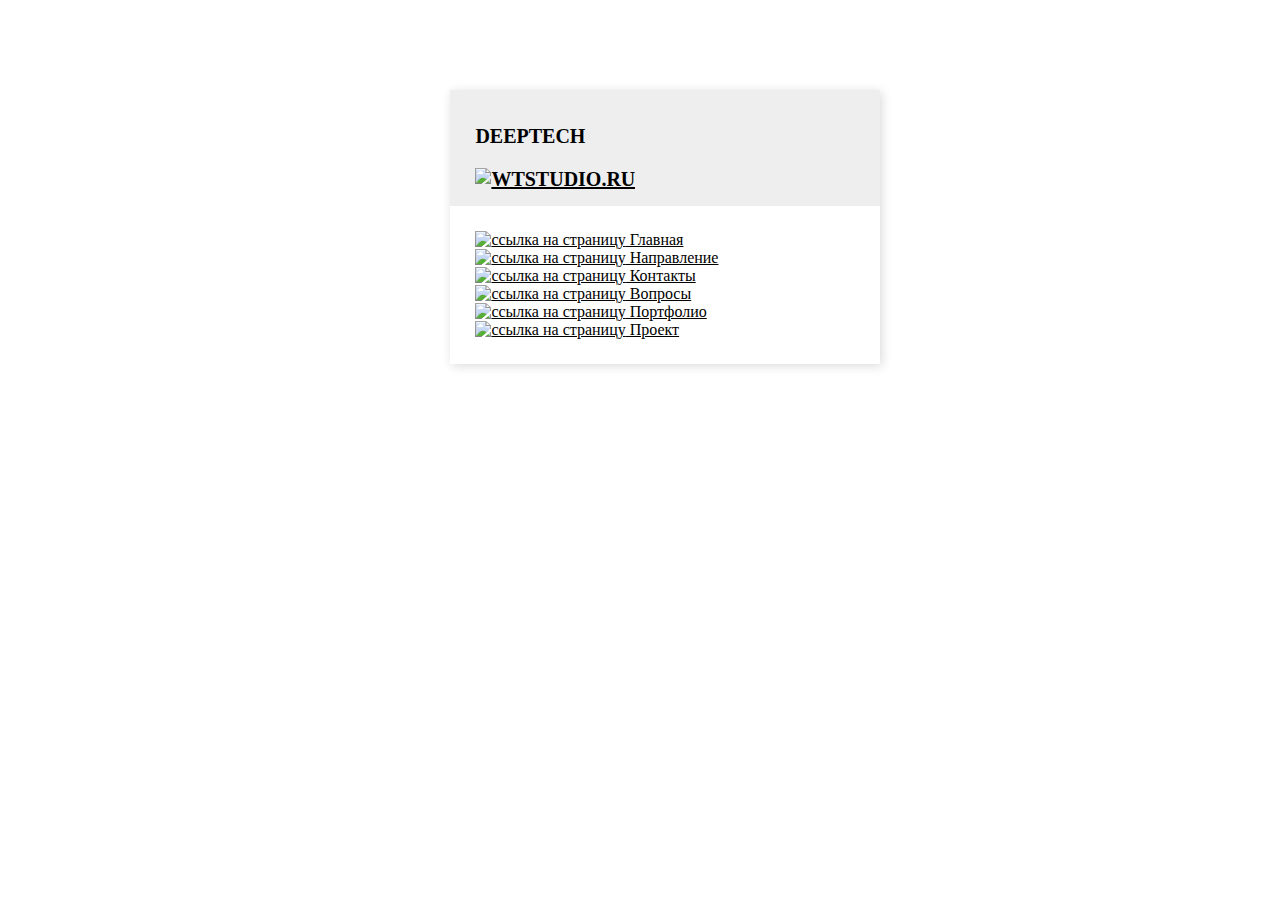
==== commit cd9c17e5: "add list-page" ====
--- a/index.html
+++ b/index.html
@@ -1,1988 +1,79 @@
 <!DOCTYPE html>
-<html lang="en">
-  <head>
-    <meta charset="UTF-8" />
-    <meta name="viewport" content="width=device-width, initial-scale=1, shrink-to-fit=no" />
-    <meta http-equiv="X-UA-Compatible" content="ie=edge" />
+<html lang="ru">
 
-    <link rel="stylesheet" href="css/index.css" />   
-    <title>DeepTech</title>
-  </head>
+<head> 
+  <meta charset="UTF-8">
+  <meta http-equiv="X-UA-Compatible" content="IE=edge">
+  <meta name="viewport" content="width=device-width, initial-scale=1.0">
+  <title>Evocars</title>
+  <link rel="stylesheet" href="https://wts.wtstudio.ru/catalog/view/theme/default/stylesheet/bootstrap.min.css">
+</head>
 
-  <body class="page">
-    <header class="header">
-      <div class="container">
-        <div class="header__container">
-          <a href="home.html" class="header__logo">
-            <img class="header__img" src="img/header/logo-light.png" alt="" />
-          </a>
-
-          <div class="header__block-menu">
-              <ul class="header__menu">
-                <li>
-                  <a class="header__item header__scroll" href="home.html#about">About Us</a>
-                </li>
-                <li>
-                  <a class="header__item header__scroll" href="home.html#competencies">Competencies</a>
-                </li>
-                <li>
-                  <a class="header__item" href="portfolio.html">Portfolio</a>
-                </li>
-                <li>
-                  <a class="header__item header__scroll" href="home.html#geography">Geography</a>
-                </li>
-                <li>
-                  <a class="header__item header__scroll" href="home.html#funding">Funding</a>
-                </li>
-                <li>
-                  <a class="header__item header__scroll" href="home.html#team">Team</a>
-                </li>
-                <li>
-                  <a class="header__item" href="faq.html">FAQ</a>
-                </li>
-              </ul>
-
-              <a class="header__btn btn" href="contacts.html">
-                Contact Us
-              </a>                
-          </div>    
-
-          <button class="header__burger-btn" aria-label="Open menu">
-            <svg width="29" height="22" viewBox="0 0 29 22" fill="none" xmlns="http://www.w3.org/2000/svg">
-              <path d="M2 2H27" stroke="#FEFEFE" stroke-width="3" stroke-linecap="round"/>
-              <path d="M2 11H27" stroke="#FEFEFE" stroke-width="3" stroke-linecap="round"/>
-              <path d="M2 20H27" stroke="#FEFEFE" stroke-width="3" stroke-linecap="round"/>
-              </svg>                
-          </button>
-        </div>
-      </div>
-
-      <div class="burger">
-        <div class="burger__section">
-          <div class="container">
-            <div class="burger__container">
-              <a href="home.html" class="header__logo">
-                <img class="header__img" src="img/header/logo-light.png" alt="" />
-              </a>
-
-              <div class="burger__menu">
-                <h2 class="burger__title">Information</h2>
-                <nav class="burger__nav">
-                  <ul class="burger__list">
-                    <li class="burger__item">
-                      <a href="home.html#about">About Us</a></li>
-                    <li class="burger__item">
-                      <a href="home.html#competencies">Competencies</a></li>
-                    <li class="burger__item">
-                      <a href="home.html#geography">Geography</a></li>
-                    <li class="burger__item">
-                      <a href="home.html#funding">Funding</a></li>
-                    <li class="burger__item">
-                      <a href="home.html#team">Team</a></li>
-                    <li class="burger__item">
-                      <a href="home.html#partners">Partners</a></li>  
-                    <li class="burger__item">
-                      <a href="faq.html">FAQ</a></li>
-                  </ul>
-                </nav>
-                <address class="burger__address">
-                  <a class="burger__link" href="tel:16464466464" aria-label="phone">+1 (646) 446-6464</a>
-                  <a class="burger__link" href="mailto:deeptech@mail.com" aria-label="email">
-                    deeptech@mail.com
-                  </a>
-                </address>
-              </div>  
-              <a class="burger__btn btn" href="contacts.html">
-                Contact Us
-              </a> 
+<body>
+<div class="block"> 
+  <div class="title d-flex justify-content-between align-items-center">
+    <p class="m-0">DeepTech</p>
+    <a href="/"><img src="https://wts.wtstudio.ru/image/catalog/a68604f19a34234.png" alt="WTSTUDIO.RU" class="w-100"></a> 
+  </div>
+  <div class="">
+    <div class="link">
+      <a href="home.html">
+        <img class="img-fluid" data-toggle="tooltip" data-placement="bottom" title="" src="https://wts.wtstudio.ru/image/cache/catalog/Options/kod-50x50.png" alt="ссылка на страницу" data-original-title="ссылка на страницу">
+        Главная
+      </a>
+    </div>    
+    <div class="link">
+      <a href="competence.html">
+        <img class="img-fluid" data-toggle="tooltip" data-placement="bottom" title="" src="https://wts.wtstudio.ru/image/cache/catalog/Options/kod-50x50.png" alt="ссылка на страницу" data-original-title="ссылка на страницу">
+        Направление
+      </a>
+    </div>
+    <div class="link">
+      <a href="contacts.html">
+        <img class="img-fluid" data-toggle="tooltip" data-placement="bottom" title="" src="https://wts.wtstudio.ru/image/cache/catalog/Options/kod-50x50.png" alt="ссылка на страницу" data-original-title="ссылка на страницу">
+        Контакты
+      </a>
+    </div>
+    <div class="link">
+      <a href="faq.html">
+        <img class="img-fluid" data-toggle="tooltip" data-placement="bottom" title="" src="https://wts.wtstudio.ru/image/cache/catalog/Options/kod-50x50.png" alt="ссылка на страницу" data-original-title="ссылка на страницу">
+        Вопросы
+      </a>
+    </div>
+    <div class="link">
+      <a href="portfolio.html">
+        <img class="img-fluid" data-toggle="tooltip" data-placement="bottom" title="" src="https://wts.wtstudio.ru/image/cache/catalog/Options/kod-50x50.png" alt="ссылка на страницу" data-original-title="ссылка на страницу">
+        Портфолио
+      </a>
+    </div>
+    <div class="link">
+      <a href="project.html">
+        <img class="img-fluid" data-toggle="tooltip" data-placement="bottom" title="" src="https://wts.wtstudio.ru/image/cache/catalog/Options/kod-50x50.png" alt="ссылка на страницу" data-original-title="ссылка на страницу">
+        Проект
+      </a>
+    </div>
     
-              <button class="burger__btn-close" type="button" aria-label="Close menu">
-                <svg width="22" height="22" viewBox="0 0 22 22" fill="none" xmlns="http://www.w3.org/2000/svg">
-                  <path d="M2 2.16309L19.6614 20.0005" stroke="#FEFEFE" stroke-width="3" stroke-linecap="round"/>
-                  <path d="M2.33862 19.8369L20.0001 1.99953" stroke="#FEFEFE" stroke-width="3" stroke-linecap="round"/>
-                </svg>                
-              </button> 
-            </div>
-          </div>
-        </div>
-      </div>  
-    </header>
-
-    <main class="home">
-      <section class="section present">
-        <div class="container">
-          <div class="present__container">
-            <img src="img/present/banner-img.jpg" class="present__banner-img">
-            <video autoplay loop muted playsinline class="present__banner-video" loop muted>
-              <source src="img/present/video-banner.mp4" type="video/mp4">
-            </video>
-            <div class="present__banner-overlay""></div>
-            <h1 class="present__title">More than 13 countries</h1>
-            <p class="present__text">
-              Received a grant for the development of their projects, with the
-              support of DeepTech
-              <span class="present__text-strong">from the UN</span>
-            </p>
-
-            <a class="present__arrow" href="#about">
-              <svg width="36" height="20" viewBox="0 0 36 20" fill="none" xmlns="http://www.w3.org/2000/svg">
-                <g opacity="0.8">
-                <path opacity="0.8" d="M33.1088 3.23563L20.6599 15.9993C19.1897 17.5067 16.8034 17.488 15.357 15.9577L3.10973 3.00049" stroke="#FEFEFE" stroke-width="5" stroke-miterlimit="10" stroke-linecap="round" stroke-linejoin="round"/>
-                </g>
-              </svg>
-            </a>        
-          </div>
-        </div>
-      </section>
-
-      <section id="about" class="section section-scroll about">
-        <div class="container">
-          <h2 class="home__title title">About Us</h2>
-          <div class="about__container">
-            <div class="about__cards cards">
-              <div class="cards__text-block cards__text-block_position_right">
-                <h3 class="cards__subtitle subtitle subtitle_color_red">
-                  DeepTech
-                </h3>
-                <p class="text">
-                  DeepTech Engineering is a group of engineering companies with
-                  a focus on deep tech solutions
-                </p>
-                <p class="text">
-                  We focus developing and implementing technologies based on
-                  substantial scientific advances. DeepTech Engineering research
-                  labs houses over 60 researchers
-                </p>
-              </div>
-
-              <div class="cards__swiper swiper simple-swiper">
-                <ul class="cards__list swiper-wrapper">
-                  <li class="cards__item swiper-slide">
-                    <div class="cards__img">
-                      <img src="img/about/doctor.png" alt=""/>
-                    </div>
-                    
-                    <p class="cards__sign">
-                      DeepTech Engineering is a group of engineering companies
-                      with a focus
-                    </p>
-                  </li>
-                  <li class="cards__item swiper-slide">
-                    <div class="cards__img">
-                      <img src="img/about/universities.png" alt=""/>
-                    </div>
-                    
-                    <p class="cards__sign">
-                      DeepTech Engineering is a group of engineering companies
-                      with a focus
-                    </p>
-                  </li>
-
-                  <li class="cards__item swiper-slide">
-                    <div class="cards__img">
-                      <img src="img/about/funding.png" alt=""/>
-                    </div>
-                    
-                    <p class="cards__sign">
-                      DeepTech Engineering is a group of engineering companies
-                      with a focus
-                    </p>
-                  </li>
-                </ul>
-
-                <button
-                  class="cards__prev prev"
-                  role="button"
-                  aria-label="previous slide"
-                >
-                  <svg
-                    width="13"
-                    height="21"
-                    viewBox="0 0 13 21"
-                    fill="none"
-                    xmlns="http://www.w3.org/2000/svg"
-                  >
-                    <path
-                      opacity="0.8"
-                      d="M10 18L3.56957 11.8258C2.81014 11.0966 2.81014 9.90341 3.56957 9.17424L10 3"
-                      stroke="#FEFEFE"
-                      stroke-width="5"
-                      stroke-miterlimit="10"
-                      stroke-linecap="round"
-                      stroke-linejoin="round"
-                    />
-                  </svg>
-                </button>
-                <button
-                  class="cards__next next"
-                  role="button"
-                  aria-label="next slide"
-                >
-                  <svg
-                    width="13"
-                    height="21"
-                    viewBox="0 0 13 21"
-                    fill="none"
-                    xmlns="http://www.w3.org/2000/svg"
-                  >
-                    <path
-                      opacity="0.8"
-                      d="M3 18L9.43043 11.8258C10.1899 11.0966 10.1899 9.90341 9.43043 9.17424L3 3"
-                      stroke="#FEFEFE"
-                      stroke-width="5"
-                      stroke-miterlimit="10"
-                      stroke-linecap="round"
-                      stroke-linejoin="round"
-                    />
-                  </svg>
-                </button>
-              </div>
-            </div>
-
-            <div class="about__cards cards set-order">
-              <div class="cards__swiper swiper simple-swiper">
-                <ul class="cards__list swiper-wrapper">
-                  <li class="cards__item swiper-slide">
-                    <div class="cards__img">
-                      <img src="img/about/universities.png" alt=""/>
-                    </div>
-                    
-                    <p class="cards__sign">
-                      DeepTech Engineering is a group of engineering companies
-                      with a focus
-                    </p>
-                  </li>
-                  <li class="cards__item swiper-slide">
-                    <div class="cards__img">
-                      <img src="img/about/doctor.png" alt=""/>
-                    </div>
-                    
-                    <p class="cards__sign">
-                      DeepTech Engineering is a group of engineering companies
-                      with a focus
-                    </p>
-                  </li>
-
-                  <li class="cards__item swiper-slide">
-                    <div class="cards__img">
-                      <img src="img/about/funding.png" alt=""/>
-                    </div>
-                    
-                    <p class="cards__sign">
-                      DeepTech Engineering is a group of engineering companies
-                      with a focus
-                    </p>
-                  </li>
-                </ul>
-
-                <button
-                  class="cards__prev prev"
-                  role="button"
-                  aria-label="previous slide"
-                >
-                  <svg
-                    width="13"
-                    height="21"
-                    viewBox="0 0 13 21"
-                    fill="none"
-                    xmlns="http://www.w3.org/2000/svg"
-                  >
-                    <path
-                      opacity="0.8"
-                      d="M10 18L3.56957 11.8258C2.81014 11.0966 2.81014 9.90341 3.56957 9.17424L10 3"
-                      stroke="#FEFEFE"
-                      stroke-width="5"
-                      stroke-miterlimit="10"
-                      stroke-linecap="round"
-                      stroke-linejoin="round"
-                    />
-                  </svg>
-                </button>
-                <button
-                  class="cards__next next"
-                  role="button"
-                  aria-label="next slide"
-                >
-                  <svg
-                    width="13"
-                    height="21"
-                    viewBox="0 0 13 21"
-                    fill="none"
-                    xmlns="http://www.w3.org/2000/svg"
-                  >
-                    <path
-                      opacity="0.8"
-                      d="M3 18L9.43043 11.8258C10.1899 11.0966 10.1899 9.90341 9.43043 9.17424L3 3"
-                      stroke="#FEFEFE"
-                      stroke-width="5"
-                      stroke-miterlimit="10"
-                      stroke-linecap="round"
-                      stroke-linejoin="round"
-                    />
-                  </svg>
-                </button>
-              </div>
-              <div class="cards__text-block">
-                <h3 class="cards__subtitle subtitle subtitle_color_yellow">
-                  Universities
-                </h3>
-                <p class="text">
-                  DeepTech Engineering cooperates with world leading
-                  Universities and researchers from top Universities who drive
-                  our vision of shaping the future through innovative solutions
-                  with a strong scientific foundation
-                </p>
-              </div>
-            </div>
-
-            <div class="about__cards cards">
-              <div class="cards__text-block cards__text-block_position_right">
-                <h3 class="cards__subtitle subtitle subtitle_color_blue">
-                  Funding principles
-                </h3>
-                <p class="text">
-                  DeepTech Engineering funds its projects through grants, UN
-                  fundings or export finances vehicles
-                </p>
-                <p class="text">
-                  This was we implement our projects in developing countries
-                  without using countries budgets
-                </p>
-              </div>
-              <div class="cards__swiper swiper simple-swiper">
-                <ul class="cards__list swiper-wrapper">
-                  <li class="cards__item swiper-slide">
-                    <div class="cards__img">
-                      <img src="img/about/funding.png" alt=""/>
-                    </div>
-                    
-                    <p class="cards__sign">
-                      DeepTech Engineering is a group of engineering companies
-                      with a focus
-                    </p>
-                  </li>
-                  <li class="cards__item swiper-slide">
-                    <div class="cards__img">
-                      <img src="img/about/universities.png" alt=""/>
-                    </div>
-                    
-                    <p class="cards__sign">
-                      DeepTech Engineering is a group of engineering companies
-                      with a focus
-                    </p>
-                  </li>
-
-                  <li class="cards__item swiper-slide">
-                    <div class="cards__img">
-                      <img src="img/about/doctor.png" alt=""/>
-                    </div>
-                    
-                    <p class="cards__sign">
-                      DeepTech Engineering is a group of engineering companies
-                      with a focus
-                    </p>
-                  </li>
-                </ul>
-
-                <button
-                  class="cards__prev prev"
-                  role="button"
-                  aria-label="previous slide"
-                >
-                  <svg
-                    width="13"
-                    height="21"
-                    viewBox="0 0 13 21"
-                    fill="none"
-                    xmlns="http://www.w3.org/2000/svg"
-                  >
-                    <path
-                      opacity="0.8"
-                      d="M10 18L3.56957 11.8258C2.81014 11.0966 2.81014 9.90341 3.56957 9.17424L10 3"
-                      stroke="#FEFEFE"
-                      stroke-width="5"
-                      stroke-miterlimit="10"
-                      stroke-linecap="round"
-                      stroke-linejoin="round"
-                    />
-                  </svg>
-                </button>
-                <button
-                  class="cards__next next"
-                  role="button"
-                  aria-label="next slide"
-                >
-                  <svg
-                    width="13"
-                    height="21"
-                    viewBox="0 0 13 21"
-                    fill="none"
-                    xmlns="http://www.w3.org/2000/svg"
-                  >
-                    <path
-                      opacity="0.8"
-                      d="M3 18L9.43043 11.8258C10.1899 11.0966 10.1899 9.90341 9.43043 9.17424L3 3"
-                      stroke="#FEFEFE"
-                      stroke-width="5"
-                      stroke-miterlimit="10"
-                      stroke-linecap="round"
-                      stroke-linejoin="round"
-                    />
-                  </svg>
-                </button>
-              </div>
-            </div>
-          </div>
-        </div>
-      </section>
-
-      <section id="competencies" class="section section-scroll competencies">
-        <div class="container">
-          <h2 class="home__title title">Competencies</h2>
-          <p class="competencies__text">
-            DeepTech Engineering funds its projects through grants, UN fundings
-            or export finances vehicles. This was we implement our projects in
-            developing countrieswithout using countries budgets
-          </p>
-          <div class="competencies__card-block">
-            <ul class="competencies__list">
-              <li class="competencies__item">
-                <h3 class="competencies__subtitle">Safety</h3>
-                <div class="competencies__img">
-                  <img src="img/competencies/safety.png" alt="" />
-                </div>
-                <div class="btn-box">
-                  <a class="competencies__btn btn btn_color_blue" href="competence.html">
-                    Our Projects
-                  </a>
-                </div>
-              </li>
-
-              <li class="competencies__item">
-                <h3 class="competencies__subtitle">Education</h3>
-                <div class="competencies__img">
-                  <img src="img/competencies/education.png" alt="" />
-                </div>
-                <div class="btn-box">
-                  <a class="competencies__btn btn btn_color_red" href="competence.html">
-                    Our Projects
-                  </a>
-                </div>
-              </li>
-
-              <li class="competencies__item">
-                <h3 class="competencies__subtitle">Industry & Energy</h3>
-                <div class="competencies__img">
-                  <img src="img/competencies/industry.png" alt="" />
-                </div>
-                <div class="btn-box">
-                  <a class="competencies__btn btn btn_color_yellow" href="competence.html">
-                    Our Projects
-                  </a>
-                </div>
-              </li>
-
-              <li class="competencies__item">
-                <h3 class="competencies__subtitle">Agriculture</h3>
-                <div class="competencies__img">
-                  <img src="img/competencies/agriculture.png" alt="" />
-                </div>
-                <div class="btn-box">
-                  <a class="competencies__btn btn btn_color_green" href="competence.html">
-                    Our Projects
-                  </a>
-                </div>
-              </li>
-
-              <li class="competencies__item">
-                <h3 class="competencies__subtitle">Transport</h3>
-                <div class="competencies__img">
-                  <img src="img/competencies/transport.png" alt="" />
-                </div>
-                <div class="btn-box">
-                  <a class="competencies__btn btn btn_color_purple" href="competence.html">
-                    Our Projects
-                  </a>
-                </div>
-              </li>
-
-              <li class="competencies__item">
-                <h3 class="competencies__subtitle">Medicine</h3>
-                <div class="competencies__img">
-                  <img src="img/competencies/medicine.png" alt="" />
-                </div>
-                <div class="btn-box">
-                  <a class="competencies__btn btn btn_color_aqua" href="competence.html">
-                    Our Projects
-                  </a>
-                </div>
-              </li>
-            </ul>
-            <div class="btn-box">
-              <a class="competencies__btn-end btn-all btn-all_color_blue" href="portfolio.html">
-                See All Projects
-              </a>
-            </div>
-          </div>
-        </div>
-      </section>
-
-      <section id="geography" class="section section-scroll geography">
-        <div class="container">
-          <h2 class="home__title title">Geography</h2>
-          <div class="geography__block-text">
-            <p class="text">
-              DeepTech Engineering funds its projects through grants, UN
-              fundings or export finances vehicles. This was we implement our
-              projects.
-            </p>
-            <p class="text">
-              Our representations: Bahrain, USA, China, Malaysia, Uzbekistan, Vietnam, Kazakhstan, Germany, Italy, Switzerland, India, Hong Kong, Indonesia, Finland, Turkey, Singapore, UAE, South Korea, Thailand
-            </p>
-          </div>
-        </div>  
-        <div class="container geography__container-mob">
-          <div class="geography__cart-mob">
-            <svg
-              width="910"
-              height="563"
-              viewBox="0 0 910 563"
-              fill="none"
-              xmlns="http://www.w3.org/2000/svg"
-            >
-              <g filter="url(#filter0_d_214_5692)">
-                <path
-                  fill-rule="evenodd"
-                  clip-rule="evenodd"
-                  d="M373.245 114.565L373.246 114.565C375.037 113.961 377.434 113.152 377.153 112.027C376.802 110.62 372.377 111.065 371.079 111.195C370.897 111.213 370.777 111.225 370.737 111.225C370.463 111.225 370.564 110.289 370.655 109.44C370.697 109.047 370.737 108.672 370.737 108.418C370.737 108.058 371.628 107.454 372.61 106.79C373.811 105.976 375.148 105.071 375.148 104.409V101.201C375.148 100.409 375.669 99.7917 376.139 99.2333C376.384 98.9427 376.615 98.6682 376.752 98.3936C377.004 97.8902 376.782 97.0708 376.581 96.3321C376.462 95.8939 376.351 95.4842 376.351 95.1856C376.351 94.8251 377.161 94.3836 378.053 93.8975C379.146 93.3022 380.361 92.6399 380.361 91.9777C380.361 90.7747 381.564 87.9678 382.366 86.3638C383.168 84.7598 382.767 81.9528 382.366 80.7499C382.093 79.9303 381.075 79.483 380.328 79.1543C379.978 79.0005 379.687 78.8727 379.559 78.7449C379.158 78.3439 379.158 75.1359 379.559 74.7349C379.818 74.476 380.244 74.5515 380.73 74.6375C380.996 74.6846 381.28 74.7349 381.564 74.7349C381.965 74.7349 382.767 75.3364 383.569 75.9379C384.371 76.5394 385.173 77.1409 385.574 77.1409C386.376 77.1409 385.975 73.933 385.574 73.131C385.173 72.329 383.168 71.527 382.366 71.527C381.564 71.527 381.564 69.121 381.564 68.319C381.564 67.7083 379.937 68.0277 378.983 68.2148C378.684 68.2734 378.452 68.319 378.356 68.319C377.955 68.319 378.356 65.1111 378.757 63.9081C378.984 63.228 379.98 62.6761 380.875 62.1798C381.563 61.7983 382.192 61.4497 382.366 61.1011C382.53 60.7737 382.56 60.1119 382.593 59.3889V59.3886C382.64 58.3409 382.694 57.1647 383.168 56.6902C383.97 55.8882 387.579 54.6852 389.183 54.2842C390.397 53.9807 390.692 52.5279 390.938 51.3179C391.017 50.9297 391.091 50.5665 391.188 50.2743C391.414 49.5954 393.684 48.4058 395.69 47.3539C397.24 46.5418 398.632 45.8118 398.807 45.4624C399.208 44.6604 398.807 43.4574 398.406 42.6554C398.094 42.0322 391.971 42.3776 388.692 42.5625C387.752 42.6156 387.045 42.6554 386.777 42.6554C386.208 42.6554 386.088 43.1035 385.949 43.6185C385.795 44.1927 385.618 44.85 384.772 45.0614C383.955 45.2657 383.658 45.0535 383.298 44.7963C382.952 44.5487 382.547 44.2594 381.564 44.2594C380.434 44.2594 378.159 45.9147 376.172 47.3598C374.633 48.4791 373.267 49.4723 372.742 49.4723C371.539 49.4723 375.148 44.6604 376.351 44.2594C377.554 43.8584 377.554 42.6553 377.153 41.8534C376.903 41.3521 375.399 40.6941 374.208 40.1733C373.494 39.8609 372.893 39.5978 372.742 39.4474C372.514 39.2188 373.328 38.599 374.07 38.034C374.63 37.6083 375.148 37.2138 375.148 37.0415C375.148 36.7853 370.892 34.401 367.505 32.5034C365.591 31.4311 363.954 30.5141 363.519 30.2246C362.803 29.7471 360.524 30.1224 358.204 30.5043C356.627 30.7639 355.031 31.0265 353.896 31.0265C352.297 31.0265 349.398 30.7664 346.902 30.5425C345.015 30.3732 343.358 30.2246 342.668 30.2246C342.026 30.2246 341.128 31.1228 340.127 32.1237L340.127 32.1237C338.626 33.625 336.893 35.3572 335.45 34.6354C333.431 33.6259 322.376 34.3107 318.398 34.5571C317.636 34.6043 317.133 34.6354 317.004 34.6354C316.476 34.6354 316.991 36.5463 317.404 38.0813L317.404 38.0818L317.404 38.0822L317.404 38.0825C317.619 38.8791 317.806 39.5744 317.806 39.8484C317.806 40.5155 315.864 39.5179 313.826 38.4712L313.824 38.4704C313.413 38.259 312.997 38.0456 312.593 37.8435C310.187 36.6405 307.781 37.8435 306.979 38.2445C306.529 38.4695 307.09 39.4526 307.597 40.3427C307.994 41.0385 308.358 41.6775 308.182 41.8534C307.986 42.0496 306.733 41.3811 305.269 40.6003C303.743 39.7862 301.988 38.8501 300.964 38.6454C299.552 38.363 295.554 39.8708 292.753 40.9273C291.577 41.3708 290.612 41.7348 290.137 41.8534C289.385 42.0414 288.633 42.1412 287.923 42.2356C287.118 42.3425 286.365 42.4424 285.727 42.6553C285.315 42.7926 284.574 43.6815 283.649 44.7914L283.649 44.7916C281.872 46.9244 279.416 49.8732 277.306 49.8732C274.098 49.8732 268.083 53.4822 268.083 54.2842C268.083 54.8188 269.509 54.9971 270.934 55.1753C271.647 55.2644 272.36 55.3535 272.895 55.4872C274.499 55.8882 273.697 58.2941 273.296 59.4971C272.965 60.4893 267.179 61.7543 264.261 62.3921C263.641 62.5276 263.151 62.6348 262.87 62.7051C261.266 63.1061 256.454 66.314 256.053 67.517C255.816 68.2287 258.385 69.221 260.607 70.0789C262.14 70.6712 263.508 71.1994 263.672 71.5269C263.87 71.9227 263.287 72.416 262.645 72.9588C261.986 73.5161 261.266 74.1255 261.266 74.7349C261.266 75.9379 268.083 78.7448 271.692 79.5468C273.866 80.03 276.768 80.0765 279.785 80.1249C281.774 80.1567 283.814 80.1894 285.727 80.3488C290.538 80.7498 296.954 93.5816 297.355 95.1856C297.604 96.1799 296.928 98.8691 296.378 101.056L296.378 101.057C296.041 102.398 295.751 103.55 295.751 104.007C295.751 105.21 298.157 105.611 299.761 105.611C301.365 105.611 301.766 103.205 301.766 102.804C301.766 102.403 306.177 106.012 306.578 107.215C306.979 108.418 304.974 109.22 303.37 109.22H298.959C297.839 109.22 298.458 111.655 298.872 113.285C298.902 113.405 298.932 113.521 298.959 113.631C299.36 115.235 301.766 116.037 303.37 116.037C304.135 116.037 304.717 115.4 305.247 114.819C305.83 114.182 306.349 113.613 306.979 114.032C307.859 114.619 307.452 117.347 307.17 119.243V119.243L307.17 119.244C307.066 119.941 306.979 120.526 306.979 120.849C306.979 121.451 306.077 121.451 304.974 121.451C303.872 121.451 302.568 121.451 301.766 122.052C300.162 123.255 301.365 130.473 301.766 132.879C302.167 135.285 311.791 150.122 312.593 151.325C313.066 152.034 313.121 153.022 313.168 153.878C313.201 154.474 313.231 155.006 313.395 155.335C313.796 156.137 317.806 156.137 319.009 156.137C319.523 156.137 320.11 156.503 320.833 156.953C321.802 157.557 323.015 158.313 324.623 158.543C327.43 158.944 328.633 154.533 329.034 152.929C329.262 152.018 328.713 151.365 328.197 150.751C327.804 150.284 327.43 149.839 327.43 149.32C327.43 148.531 329.154 146.708 330.68 145.094C331.482 144.246 332.229 143.456 332.643 142.904C333.455 141.821 333.17 140.554 332.9 139.352C332.77 138.774 332.643 138.212 332.643 137.691C332.643 136.473 334.494 135.485 335.911 134.73L335.912 134.73C336.36 134.491 336.765 134.275 337.054 134.082C338.257 133.28 341.064 132.879 344.272 132.879C346.663 132.879 349.054 128.2 350.781 124.822L350.781 124.821C351.371 123.667 351.883 122.665 352.292 122.052C353.358 120.452 355.666 120.626 358.035 120.803C359.229 120.893 360.44 120.984 361.514 120.849C364.218 120.511 368.631 117.325 370.671 115.852L370.673 115.851C371.053 115.576 371.35 115.361 371.539 115.235C371.827 115.043 372.481 114.823 373.245 114.565ZM270.274 530.346C268.781 530.641 267.507 530.892 267.682 531.067C267.857 531.243 268.264 531.341 268.632 531.43C269.104 531.545 269.511 531.644 269.286 531.869C268.885 532.27 266.078 532.671 264.875 531.869C263.672 531.067 260.865 528.661 260.865 527.859C260.865 527.458 261.065 527.257 261.266 527.057C261.466 526.856 261.667 526.656 261.667 526.255C261.667 526.001 261.787 525.667 261.914 525.315C262.187 524.558 262.489 523.722 261.667 523.448C261.08 523.252 260.779 523.725 260.439 524.261C260.082 524.822 259.681 525.453 258.86 525.453C257.256 525.453 253.647 522.646 253.647 521.844C253.647 521.042 253.647 514.626 253.246 513.824C252.845 513.022 251.642 510.215 251.241 509.012C251.196 508.878 251.142 508.72 251.081 508.544C250.597 507.136 249.726 504.601 250.439 504.601C250.723 504.601 251.057 504.702 251.371 504.796C251.942 504.968 252.444 505.119 252.444 504.601C252.444 504.376 252.507 503.993 252.58 503.549C252.768 502.413 253.021 500.88 252.444 500.591C252.144 500.441 251.731 500.459 251.311 500.478C250.61 500.51 249.888 500.542 249.637 499.789C249.236 498.586 248.835 496.581 249.637 495.779C250.439 494.977 251.642 494.576 252.444 494.977C252.683 495.097 252.922 495.252 253.151 495.401C253.689 495.75 254.168 496.061 254.449 495.779C254.649 495.579 254.649 494.175 254.649 492.822C254.649 491.468 254.649 490.165 254.85 490.165C255.251 490.165 255.652 489.764 256.053 488.962C256.454 488.16 256.053 483.348 255.652 482.947C255.471 482.766 255.126 483.731 254.728 484.843C254.246 486.192 253.685 487.759 253.246 487.759C252.732 487.759 252.877 486.606 253.047 485.251C253.142 484.491 253.246 483.667 253.246 482.947C253.246 482.34 253.209 481.366 253.169 480.301C253.076 477.851 252.966 474.927 253.246 474.927C253.477 474.927 253.709 472.925 253.94 470.923L253.94 470.923C254.11 469.455 254.279 467.987 254.449 467.308C254.572 466.814 254.924 465.825 255.352 464.623C256.313 461.923 257.657 458.146 257.657 456.482V456.481C257.657 454.072 257.657 440.843 258.86 438.437C259.454 437.248 260.147 436.744 260.695 436.346C261.256 435.938 261.667 435.639 261.667 434.828V419.991C261.667 419.39 261.867 419.189 262.068 418.989C262.268 418.788 262.469 418.588 262.469 417.986C262.469 417.685 262.519 417.109 262.582 416.388C262.77 414.227 263.07 410.768 262.469 409.565C262.06 408.748 258.322 405.642 254.7 402.632L254.7 402.632C251.211 399.733 247.829 396.923 247.632 396.333C247.471 395.849 247.439 395.3 247.407 394.739V394.738C247.359 393.904 247.309 393.042 246.83 392.323C246.028 391.12 235.201 369.867 235.602 368.664C235.769 368.164 236.697 367.249 237.696 366.264C239.102 364.877 240.648 363.352 240.414 362.649C240.196 361.994 239.263 362.29 238.395 362.567C237.669 362.797 236.988 363.014 236.805 362.649C236.404 361.847 236.003 358.238 236.805 357.035C237.115 356.571 237.842 355.748 238.642 354.844L238.643 354.843C239.915 353.404 241.371 351.759 241.617 351.02C241.803 350.461 241.643 349.989 241.499 349.563C241.333 349.072 241.188 348.642 241.617 348.213C242.018 347.812 242.519 347.511 243.021 347.211C243.522 346.91 244.023 346.609 244.424 346.208C245.226 345.406 245.627 336.183 244.424 334.579C244.096 334.142 243.828 333.675 243.571 333.227C242.883 332.031 242.274 330.97 240.815 330.97C239.587 330.97 239.261 331.873 239.009 332.573C238.85 333.015 238.72 333.376 238.409 333.376C238.094 333.376 237.407 333.129 236.641 332.852C235.457 332.425 234.084 331.93 233.597 332.173C233.196 332.374 233.196 332.775 233.196 333.076C233.196 333.376 233.196 333.577 232.795 333.376C232.488 333.223 231.888 332.423 231.173 331.472C230.021 329.938 228.572 328.01 227.582 327.762C226.865 327.583 226.469 327.724 226.178 327.828C225.818 327.956 225.62 328.027 225.176 327.361C224.915 326.969 224.567 325.808 224.149 324.407C223.285 321.516 222.116 317.607 220.765 317.337C220.352 317.254 219.769 317.154 219.086 317.038L219.077 317.036L219.075 317.036C216.441 316.586 212.33 315.884 210.74 314.931C209.871 314.409 209.227 313.359 208.581 312.304C207.738 310.928 206.89 309.544 205.528 309.317C204.351 309.121 203.463 309.308 202.533 309.504C201.562 309.708 200.546 309.923 199.112 309.718C196.305 309.317 189.889 306.51 189.488 305.708C189.087 304.906 188.686 304.104 187.884 304.104C187.349 304.104 186.458 303.747 185.567 303.391C185.121 303.213 184.676 303.034 184.275 302.901C183.072 302.5 178.26 298.49 178.26 296.886C178.26 296.231 178.394 295.509 178.525 294.802C178.714 293.778 178.898 292.786 178.661 292.074C178.486 291.548 176.623 289.335 174.583 286.91L174.583 286.91C171.957 283.79 169.037 280.32 169.037 279.643C169.037 279.258 169.119 278.997 169.191 278.766C169.345 278.276 169.454 277.927 168.636 276.836C168.177 276.224 167.133 275.086 165.996 273.846L165.996 273.845C164.154 271.836 162.067 269.56 161.819 268.816C161.656 268.326 161.626 267.703 161.593 267.027V267.027C161.545 266.046 161.492 264.955 161.017 264.004C160.215 262.4 157.408 261.999 157.007 262.4C156.606 262.801 156.205 265.207 157.007 266.41C157.233 266.75 157.843 267.536 158.61 268.525L158.611 268.527L158.611 268.527L158.611 268.527L158.611 268.528C160.563 271.047 163.536 274.883 163.824 276.034C163.939 276.494 164.054 277.119 164.179 277.795C164.488 279.477 164.856 281.477 165.428 282.049C165.662 282.282 166.065 282.618 166.519 282.995C167.626 283.916 169.037 285.089 169.037 285.658C169.037 285.853 169.061 286.071 169.085 286.295C169.161 286.997 169.243 287.76 168.636 288.064C167.834 288.465 161.819 284.054 161.819 282.851C161.819 282.588 161.838 282.23 161.86 281.827C161.937 280.381 162.045 278.353 161.418 278.039C160.616 277.638 156.205 274.831 156.205 274.029C156.205 273.559 156.618 273.502 156.96 273.455C157.202 273.422 157.408 273.393 157.408 273.227C157.408 272.826 149.388 253.979 146.18 253.578C145.266 253.464 144.514 253.415 143.907 253.375C142.384 253.276 141.769 253.236 141.769 252.375C141.769 251.172 141.769 249.167 141.368 247.564C141.201 246.894 139.914 245.244 138.501 243.433L138.501 243.433C136.532 240.909 134.318 238.072 134.552 237.138C134.953 235.534 134.552 228.717 133.75 227.514C132.948 226.311 132.948 224.306 133.75 222.301C134.552 220.296 134.552 211.073 134.552 209.469C134.552 207.865 133.75 205.86 132.948 205.459C132.146 205.058 123.324 197.84 124.126 197.038C124.602 196.562 125.926 196.651 126.923 196.719C127.606 196.764 128.136 196.8 128.136 196.637C128.136 196.236 127.334 191.825 126.131 191.424C125.66 191.267 125.066 191.233 124.517 191.202C123.665 191.153 122.923 191.11 122.923 190.622C122.923 190.475 122.936 190.302 122.951 190.113C123.016 189.273 123.103 188.143 122.121 187.815C121.78 187.702 121.342 187.62 120.88 187.534L120.88 187.534L120.88 187.534L120.879 187.534L120.879 187.534C119.713 187.317 118.398 187.073 118.111 186.211C117.946 185.718 117.917 184.752 117.884 183.674C117.836 182.123 117.782 180.341 117.309 179.394C116.913 178.602 115.733 177.319 114.592 176.08C113.425 174.811 112.299 173.587 112.096 172.979C111.984 172.641 111.903 172.241 111.818 171.822L111.818 171.822C111.6 170.746 111.358 169.546 110.492 168.969C109.959 168.613 109.82 168.022 109.69 167.474C109.527 166.784 109.381 166.162 108.487 166.162C108.092 166.162 107.697 166.186 107.296 166.211C106.069 166.286 104.785 166.365 103.274 165.761C102.319 165.379 100.999 163.813 99.7057 162.278C98.2849 160.592 96.8958 158.944 96.0562 158.944C95.5215 158.944 94.5415 159.033 93.398 159.137L93.3977 159.137C91.1106 159.345 88.1699 159.612 86.8333 159.345C85.8991 159.158 84.2683 158.1 82.6713 157.065L82.6713 157.065L82.6712 157.065C80.8409 155.878 79.0548 154.72 78.4124 154.934C77.752 155.154 77.6958 156.704 77.6468 158.057C77.6066 159.168 77.5711 160.147 77.2094 160.147C76.4074 160.147 73.6005 160.147 73.1995 160.548C73.1026 160.645 72.9823 160.835 72.8387 161.063L72.8386 161.063C72.3875 161.777 71.7058 162.857 70.7935 162.553C69.5905 162.152 67.5856 160.147 68.3876 158.944C68.6586 158.537 69.1128 158.039 69.5799 157.527C70.4952 156.523 71.4601 155.465 71.1946 154.934C70.7935 154.132 66.7837 157.34 66.3827 158.142C66.2433 158.42 65.9588 158.747 65.6467 159.106L65.6466 159.106C65.0606 159.78 64.3777 160.565 64.3777 161.35C64.3777 161.751 64.4668 162.152 64.5559 162.553C64.7341 163.355 64.9123 164.157 64.3777 164.959C63.5757 166.162 54.7538 174.984 52.3479 175.786C51.3299 176.125 48.0149 178.043 44.4377 180.114L44.4367 180.114L44.4361 180.115C39.559 182.937 34.1951 186.042 33.5011 185.81C32.2981 185.409 33.1001 184.607 34.7041 183.404C35.3959 182.886 37.654 181.621 40.0952 180.254L40.0965 180.253L40.0971 180.253C43.3157 178.45 46.8519 176.47 47.5359 175.786C47.8952 175.426 48.684 174.781 49.6136 174.02C51.7958 172.233 54.7538 169.812 54.7538 168.969C54.7538 168.549 54.9972 168.033 55.2466 167.504C55.7129 166.514 56.1998 165.481 55.1548 164.959C54.3192 164.541 53.266 164.776 52.3352 164.984C51.4793 165.175 50.727 165.343 50.3428 164.959C50.0365 164.652 49.9057 164.346 49.794 164.084C49.6132 163.661 49.4823 163.355 48.7389 163.355C48.1939 163.355 47.9781 163.931 47.756 164.524C47.4878 165.239 47.2103 165.98 46.3329 165.761C44.7289 165.36 43.5259 164.959 43.5259 163.756C43.5259 163.287 43.7697 162.513 44.0197 161.72C44.4109 160.478 44.8172 159.188 44.3279 158.944C43.9269 158.743 42.9244 158.944 41.922 159.144C40.9195 159.345 39.917 159.545 39.516 159.345C39.2908 159.232 38.8444 159.088 38.3275 158.921C37.0035 158.493 35.2176 157.917 35.5061 157.34C35.6598 157.032 36.1672 156.725 36.7118 156.395C37.5878 155.864 38.5603 155.275 38.313 154.533C38.0931 153.873 36.9079 153.816 35.8826 153.767C35.0387 153.727 34.3031 153.692 34.3031 153.33C34.3031 152.528 35.1051 147.315 38.313 146.112C39.4816 145.674 40.9162 145.236 42.2873 144.817C44.6803 144.086 46.88 143.414 47.1349 142.904C47.5359 142.102 48.7389 138.493 47.1349 138.092C46.3557 137.897 45.4819 138.176 44.4215 138.513C43.2991 138.871 41.9676 139.295 40.318 139.295C37.11 139.295 28.2882 136.087 30.2931 134.082C32.2981 132.077 37.11 128.067 38.313 128.468C38.837 128.643 39.1328 129.122 39.4323 129.607C39.8203 130.236 40.2147 130.874 41.12 130.874C41.4652 130.874 41.9591 130.911 42.5217 130.954C44.5725 131.108 47.5359 131.331 47.5359 130.072C47.5359 129.11 45.8036 128.581 44.0713 128.051L44.0712 128.051C42.9163 127.698 41.7615 127.345 41.12 126.864C40.8135 126.634 40.3168 126.288 39.7165 125.868C37.1747 124.093 32.7757 121.021 33.1001 120.047C33.2917 119.472 34.5825 119.172 36.0093 118.841L36.0094 118.84C37.568 118.478 39.2889 118.078 39.917 117.24C40.3528 116.659 40.736 115.762 41.1238 114.855C41.8063 113.257 42.5031 111.627 43.5259 111.627C45.1299 111.627 47.9368 111.226 48.3379 110.424C48.7389 109.622 53.9518 106.414 56.7587 106.815C58.1958 107.02 59.0022 107.33 59.6623 107.584C60.2916 107.827 60.7879 108.018 61.5707 108.018C62.2402 108.018 63.1892 107.738 64.0969 107.471C65.3637 107.098 66.55 106.748 66.7836 107.216C66.8807 107.41 66.9308 107.604 66.9794 107.793C67.1315 108.382 67.2692 108.917 68.7886 109.22C69.643 109.391 70.4245 109.344 71.2264 109.295C72.3062 109.229 73.4228 109.161 74.8035 109.621C75.266 109.776 75.9657 110.034 76.7999 110.341C80.305 111.633 86.1855 113.801 86.8333 112.829C87.6353 111.627 88.4373 111.627 88.8383 111.627C88.9622 111.627 89.5073 111.971 90.2606 112.447L90.2606 112.447C91.9452 113.512 94.6707 115.235 96.0562 115.235C96.7975 115.235 97.4293 115.181 97.9919 115.132L97.992 115.132C98.9509 115.049 99.709 114.983 100.467 115.235C100.943 115.394 101.294 115.804 101.668 116.241C102.239 116.909 102.865 117.641 104.076 117.641C105.079 117.641 105.68 117.04 106.282 116.438C106.883 115.837 107.484 115.235 108.487 115.235C108.988 115.235 109.515 115.26 110.041 115.286C111.62 115.361 113.199 115.436 114.101 114.834C114.533 114.547 115.119 114.052 115.731 113.537L115.731 113.537L115.731 113.537L115.731 113.536C116.824 112.615 117.998 111.626 118.512 111.626C118.872 111.626 119.557 111.951 120.311 112.307L120.311 112.307C121.234 112.744 122.261 113.23 122.923 113.23C123.396 113.23 124.673 113.726 126.099 114.279L126.099 114.279C128.301 115.132 130.857 116.123 131.344 115.636C131.69 115.29 131.962 114.643 132.224 114.021C132.567 113.204 132.893 112.428 133.349 112.428C134.151 112.428 138.161 112.428 139.364 112.829C139.829 112.984 140.593 113.739 141.472 114.606C142.867 115.982 144.55 117.641 145.779 117.641C146.225 117.641 147.007 117.602 147.963 117.553L147.963 117.553H147.963C151.309 117.384 156.785 117.107 157.408 118.042C158.21 119.245 159.012 120.849 158.21 121.651C158.01 121.852 157.759 122.077 157.509 122.303C156.757 122.98 156.005 123.656 156.606 123.656C156.755 123.656 157.246 123.629 157.956 123.589C161.085 123.414 168.458 123.003 169.438 123.656C170.108 124.103 170.778 125.047 171.31 125.796C171.732 126.392 172.067 126.864 172.245 126.864C172.646 126.864 173.448 124.057 173.047 122.854C172.847 122.253 172.145 122.253 171.543 122.253C170.942 122.253 170.441 122.253 170.641 121.651C170.888 120.911 173.261 119.867 175.049 119.08C176.167 118.588 177.057 118.197 177.057 118.042C177.057 117.641 177.057 116.037 175.854 116.438C175.522 116.549 174.853 116.843 174.017 117.211C171.826 118.175 168.484 119.646 167.032 119.646C166.391 119.646 165.545 119.728 164.665 119.814C162.791 119.995 160.761 120.192 160.215 119.646C159.902 119.333 159.772 118.896 159.634 118.433C159.42 117.712 159.187 116.927 158.21 116.438C157.551 116.109 156.281 115.914 154.987 115.717L154.987 115.717C153.133 115.433 151.229 115.142 150.992 114.433C150.9 114.157 150.766 113.86 150.633 113.565C150.187 112.578 149.757 111.627 150.992 111.627C151.41 111.627 152.288 111.708 153.359 111.807L153.359 111.807C156.407 112.089 161.017 112.517 161.017 111.626C161.017 110.424 159.814 109.621 158.611 110.022C157.408 110.424 152.195 110.423 150.992 110.022C149.789 109.621 147.784 108.82 148.586 108.018C149.388 107.216 149.388 106.815 149.388 106.013C149.388 105.65 148.732 105.04 148.049 104.408C147.224 103.642 146.362 102.843 146.581 102.404C146.982 101.602 150.591 97.5917 152.997 97.1907C154.036 97.0175 155.224 96.5454 156.272 96.1293C157.65 95.5816 158.784 95.131 159.012 95.5867C159.199 95.9593 159.039 96.5915 158.894 97.1617C158.728 97.8189 158.583 98.3937 159.012 98.3937C159.333 98.3937 159.975 98.1371 160.68 97.8548L160.68 97.8547C161.739 97.4313 162.942 96.9501 163.423 97.1907C163.748 97.3531 164.007 97.7789 164.28 98.2279C164.682 98.8872 165.114 99.5967 165.829 99.5967C166.503 99.5967 166.674 98.4642 166.834 97.3975C166.96 96.56 167.08 95.763 167.433 95.5867C168.235 95.1857 171.042 97.1907 171.042 97.5917C171.042 97.9927 171.443 101.602 172.245 101.602C172.606 101.602 172.642 100.305 172.682 98.8783V98.8781C172.731 97.1301 172.786 95.1857 173.448 95.1857C174.651 95.1857 175.052 95.1857 175.854 94.7847C176.203 94.6101 176.02 94.131 175.835 93.646C175.594 93.0174 175.35 92.3788 176.255 92.3788C177.859 92.3788 179.864 92.3788 180.265 93.5817C180.666 94.7847 180.666 95.9877 180.666 96.7897C180.666 97.1907 180.365 97.4914 180.064 97.7922C179.764 98.0929 179.463 98.3937 179.463 98.7947C179.463 99.5967 179.864 102.404 180.265 102.404C180.666 102.404 181.067 102.805 181.468 104.409C181.668 105.211 181.668 106.113 181.668 106.865C181.668 107.617 181.668 108.218 181.869 108.419C181.996 108.545 182.684 108.672 183.578 108.837C185.512 109.193 188.412 109.728 188.686 110.825C188.929 111.798 187.844 112.623 186.953 113.301C186.375 113.741 185.879 114.118 185.879 114.433C185.879 115.235 186.28 117.24 186.681 117.641C187.082 118.042 186.681 119.646 185.478 119.646C185.077 119.646 184.275 119.513 183.384 119.364L183.384 119.364C181.602 119.067 179.463 118.711 179.463 119.245C179.463 120.047 181.468 122.854 183.473 122.854C184.254 122.854 185.948 123.037 187.796 123.236L187.796 123.236C190.692 123.548 193.966 123.901 194.701 123.656C195.904 123.255 196.305 122.052 195.904 120.849C195.657 120.11 194.048 119.371 192.844 118.818C192.089 118.471 191.493 118.197 191.493 118.042C191.493 117.641 196.305 112.829 197.508 113.23C198.711 113.631 202.721 116.037 202.721 116.839C202.721 117.24 202.019 117.842 201.317 118.443C200.615 119.045 199.914 119.646 199.914 120.047C199.914 120.849 199.914 125.661 201.117 125.661C201.647 125.661 201.71 124.96 201.786 124.106C201.883 123.024 202.001 121.699 203.122 121.25C204.882 120.546 205.097 119.842 205.394 118.867C205.436 118.731 205.479 118.59 205.528 118.443C205.929 117.24 205.929 115.636 205.528 115.235C205.406 115.114 204.772 114.773 203.935 114.323L203.935 114.323C202.003 113.284 198.99 111.664 198.711 110.825C198.47 110.101 199.968 107.784 201.201 105.876L201.201 105.876C202.019 104.61 202.721 103.525 202.721 103.206C202.721 102.908 202.389 102.002 201.992 100.918C201.321 99.0848 200.464 96.7439 200.716 95.9877C201.117 94.7847 202.721 90.3738 205.528 90.3738C206.176 90.3738 206.995 90.331 207.877 90.285C210.813 90.1317 214.442 89.9422 214.75 91.1758C215.151 92.7798 214.75 95.9877 213.147 96.7897C212.516 97.105 211.699 97.2964 210.892 97.4856C209.645 97.7777 208.42 98.0647 207.934 98.7947C207.682 99.1727 207.311 99.4715 206.946 99.7658C206.149 100.408 205.379 101.029 205.929 102.404C206.261 103.234 207.212 103.996 208.184 104.774C209.559 105.875 210.975 107.009 210.741 108.419C210.34 110.825 209.939 114.433 210.741 114.834C211.084 115.006 211.428 114.957 211.772 114.908C212.23 114.843 212.688 114.777 213.147 115.235C213.552 115.641 213.445 116.663 213.343 117.626C213.244 118.566 213.151 119.448 213.548 119.646C213.918 119.832 214.46 119.161 215.054 118.425C215.746 117.569 216.509 116.624 217.156 116.839C217.347 116.903 217.557 116.966 217.779 117.033C218.954 117.387 220.428 117.832 220.765 118.844C220.994 119.529 220.572 120.474 220.167 121.383C219.86 122.07 219.562 122.737 219.562 123.255C219.562 124.458 219.562 126.062 220.765 125.661C221.968 125.26 225.176 121.651 225.577 119.646C225.978 117.641 226.379 113.23 225.577 112.428C225.26 112.112 223.629 111.607 221.87 111.063C219.177 110.23 216.186 109.305 217.156 108.82C218.76 108.018 218.76 107.617 218.76 107.216C218.76 107.054 218.368 106.891 217.846 106.677C217.078 106.36 216.03 105.927 215.552 105.211C214.75 104.008 216.755 93.9827 219.161 93.1808C221.567 92.3788 227.181 91.5768 227.582 92.3788C227.758 92.73 226.78 93.5428 225.692 94.4465C224.297 95.6061 222.721 96.9156 223.171 97.5917C223.464 98.0299 223.756 98.8938 224.067 99.8152L224.067 99.8153L224.067 99.8156C224.611 101.423 225.214 103.206 225.978 103.206C226.533 103.206 226.491 101.927 226.442 100.431C226.384 98.682 226.317 96.636 227.181 95.9877C227.761 95.5528 228.131 94.9606 228.482 94.4007C229.1 93.4119 229.655 92.5237 231.191 92.7798C231.925 92.9021 233.668 93.0245 235.735 93.1697C240.441 93.5002 246.83 93.9488 246.83 94.7847C246.83 95.1196 246.768 95.5165 246.704 95.9237C246.539 96.9796 246.363 98.1043 247.231 98.3937C247.768 98.5728 248.786 99.4717 249.89 100.448C251.258 101.657 252.759 102.984 253.647 103.206C254.189 103.341 254.731 103.385 255.288 103.43C256.381 103.519 257.532 103.612 258.86 104.409C259.856 105.006 260.556 106.297 261.204 107.494C261.86 108.706 262.464 109.821 263.271 110.023C264.875 110.424 270.489 112.028 270.489 113.23C270.489 113.8 269.322 114.638 268.134 115.491C266.812 116.441 265.466 117.409 265.677 118.042C266.078 119.245 266.88 121.25 268.484 121.651C269.168 121.822 269.925 121.556 270.6 121.318C271.506 120.998 272.264 120.732 272.494 121.651C272.626 122.179 272.584 122.533 272.554 122.785C272.494 123.299 272.483 123.387 274.098 123.656L274.098 123.656C276.504 124.057 278.91 124.458 280.113 125.661C280.64 126.189 281.399 126.639 282.084 127.046L282.085 127.046C282.963 127.568 283.722 128.018 283.722 128.468C283.722 128.869 282.819 129.771 281.917 130.674C281.015 131.576 280.113 132.478 280.113 132.879C280.113 133.681 278.509 136.488 277.306 136.087C276.868 135.941 275.689 134.948 274.327 133.8C271.942 131.79 268.994 129.307 268.484 130.072C268.308 130.336 268.132 130.561 267.973 130.765C267.407 131.49 267.056 131.94 267.682 132.879C268.002 133.36 268.964 134.419 270.055 135.618L270.055 135.619L270.056 135.619C271.692 137.418 273.616 139.536 274.098 140.498C274.9 142.102 275.702 144.909 274.9 145.711C274.098 146.513 272.895 147.315 271.692 146.513C271.21 146.192 270.601 145.615 269.991 145.037C269.077 144.171 268.163 143.305 267.682 143.305C266.88 143.305 266.88 145.31 267.682 145.711C268.484 146.112 272.895 151.325 272.494 151.726C272.288 151.931 270.927 151.296 269.379 150.573C267.902 149.884 266.254 149.115 265.276 148.919C264.501 148.764 263.786 148.729 263.155 148.698C262.151 148.648 261.357 148.609 260.865 148.117C260.661 147.913 260.172 147.32 259.536 146.549L259.536 146.549L259.534 146.547L259.533 146.546C257.668 144.286 254.544 140.498 253.647 140.498C253.405 140.498 252.904 140.53 252.254 140.573C249.672 140.74 244.744 141.058 244.424 140.097C244.399 140.023 244.373 139.946 244.346 139.866L244.321 139.794C243.907 138.583 243.317 136.857 244.424 136.488C244.859 136.343 245.82 136.198 246.906 136.034L246.907 136.034L246.907 136.034L246.907 136.034L246.907 136.034L246.908 136.034L246.908 136.034C248.824 135.744 251.13 135.396 251.642 134.884C252.065 134.461 251.483 133.59 250.957 132.804C250.486 132.101 250.06 131.465 250.439 131.275C251.241 130.874 254.048 129.27 254.85 128.468C255.652 127.666 256.855 124.057 255.652 122.854C255.468 122.67 255.303 122.496 255.149 122.334C254.298 121.434 253.803 120.911 252.444 121.25C251.685 121.44 251.105 122.797 250.536 124.132C249.901 125.618 249.279 127.076 248.434 126.864C246.83 126.463 244.825 125.26 245.226 124.458C245.376 124.158 245.358 123.746 245.339 123.326C245.308 122.624 245.275 121.902 246.028 121.651C246.283 121.566 246.575 121.481 246.879 121.392C248.01 121.062 249.321 120.679 249.637 120.047C249.828 119.666 249.02 119.284 248.12 118.859C247.13 118.391 246.028 117.871 246.028 117.24C246.028 116.669 246.39 116.187 246.685 115.797C247.009 115.366 247.251 115.045 246.83 114.834C246.587 114.713 246.271 114.592 245.925 114.459C245.13 114.154 244.181 113.79 243.622 113.23C243.438 113.046 243.21 112.798 242.965 112.53C242.146 111.633 241.124 110.516 240.815 110.825C240.665 110.975 240.74 111.238 240.829 111.551C240.978 112.071 241.166 112.729 240.414 113.23C239.792 113.645 238.74 113.202 237.759 112.788C236.844 112.402 235.989 112.041 235.602 112.428C234.8 113.23 234.399 117.24 234.8 117.641C235.201 118.042 236.003 118.844 235.602 120.047C235.426 120.575 235.173 121.025 234.945 121.432C234.652 121.954 234.399 122.404 234.399 122.854C234.399 123.173 234.716 123.681 235.072 124.254C235.612 125.123 236.245 126.139 236.003 126.864C235.942 127.047 235.891 127.239 235.838 127.434C235.547 128.518 235.236 129.671 233.196 129.671C232.434 129.671 231.311 129.551 230.131 129.424L230.131 129.424C227.584 129.151 224.775 128.849 224.775 129.671C224.775 130.874 224.775 132.077 224.374 132.879C224.181 133.266 223.428 133.466 222.701 133.66C221.919 133.868 221.166 134.068 221.166 134.483C221.166 134.824 221.455 135.308 221.757 135.815C222.167 136.502 222.6 137.23 222.369 137.691C221.968 138.493 217.958 142.503 217.156 142.503C216.923 142.503 216.52 142.435 216.066 142.359C214.959 142.172 213.548 141.934 213.548 142.503C213.548 142.715 213.631 143.094 213.732 143.552C214.015 144.83 214.433 146.725 213.548 147.315C213.404 147.41 213.182 147.546 212.899 147.717C210.807 148.987 205.432 152.251 204.726 156.137C204.55 157.102 204.355 157.99 204.179 158.794L204.179 158.796L204.179 158.797L204.178 158.798L204.178 158.798C203.55 161.663 203.16 163.443 204.726 163.756C205.435 163.898 206.745 163.839 208.179 163.774H208.179C210.8 163.657 213.831 163.521 214.349 164.558C214.423 164.704 214.529 164.93 214.666 165.221L214.667 165.223L214.669 165.227L214.669 165.228L214.67 165.23C216.038 168.138 220.407 177.426 224.775 177.791C225.254 177.83 225.717 177.87 226.166 177.909L226.18 177.91C230.236 178.26 233.158 178.512 236.404 177.791C239.175 177.175 239.818 174.195 240.149 172.663C240.249 172.2 240.321 171.869 240.414 171.776C240.536 171.654 240.657 171.496 240.789 171.323L240.79 171.323C241.095 170.926 241.459 170.451 242.018 170.172C242.82 169.771 245.226 167.766 244.825 166.162C244.736 165.804 244.566 165.247 244.366 164.588C243.669 162.293 242.598 158.765 243.221 158.142C244.023 157.34 244.825 156.538 244.825 155.736C244.825 155.375 244.582 155.177 244.314 154.958C243.987 154.691 243.622 154.393 243.622 153.731C243.622 153.43 243.572 152.979 243.516 152.472L243.516 152.472C243.346 150.949 243.121 148.919 244.023 148.919C244.331 148.919 245.113 148.814 246.126 148.677C249.067 148.281 253.955 147.623 254.85 148.518C255.332 149 256.844 150.062 258.484 151.212C260.935 152.933 263.672 154.854 263.672 155.335C263.672 155.59 263.59 156.091 263.492 156.692C263.283 157.978 262.998 159.728 263.271 160.548C263.672 161.751 266.078 166.162 268.484 165.761C270.89 165.36 272.494 163.756 272.895 162.152C273.296 160.548 274.098 157.741 275.301 158.944C276.504 160.147 282.519 170.974 282.519 171.776C282.519 172.132 282.202 172.489 281.885 172.845C281.489 173.291 281.093 173.736 281.316 174.182C281.717 174.984 283.722 178.994 286.929 179.395C287.908 179.517 288.812 179.565 289.595 179.606H289.595C291.381 179.7 292.543 179.761 292.543 180.598C292.543 181.035 292.279 181.578 292.018 182.111C291.563 183.046 291.121 183.951 292.142 184.206C292.823 184.377 293.72 184.114 294.527 183.877C295.623 183.556 296.553 183.283 296.553 184.206C296.553 184.692 296.48 185.435 296.4 186.246C296.215 188.114 295.994 190.343 296.553 190.622C296.613 190.652 296.67 190.68 296.725 190.706C296.806 190.743 296.883 190.778 296.954 190.81L296.954 190.81C297.489 191.05 297.756 191.171 297.756 191.825C297.756 192.254 296.499 192.453 295.144 192.668C293.961 192.856 292.703 193.056 292.142 193.429C291.745 193.695 291.347 194.31 290.891 195.016C289.968 196.445 288.808 198.241 286.929 198.241C286.163 198.241 284.739 198.181 283.058 198.111C278.58 197.923 272.275 197.658 271.692 198.241C270.89 199.043 268.885 200.647 267.682 201.048C266.479 201.449 263.672 202.652 263.672 203.454C263.672 203.745 263.409 204.561 263.112 205.483C262.588 207.11 261.957 209.068 262.469 209.068C262.853 209.068 263.33 208.33 263.855 207.518C264.425 206.636 265.051 205.668 265.677 205.459C265.951 205.368 266.518 205.088 267.253 204.726L267.256 204.725L267.256 204.724C269.743 203.498 274.155 201.323 275.702 202.251C277.707 203.454 276.103 204.657 274.9 205.459C274.377 205.808 273.096 206.157 271.814 206.505C270.149 206.959 268.484 207.412 268.484 207.865C268.484 208.667 269.286 216.286 270.088 218.291C270.89 220.296 272.494 226.712 270.088 228.316C268.382 229.453 269.095 230.389 269.654 231.123C269.884 231.424 270.088 231.691 270.088 231.925C270.088 232.235 269.727 232.486 269.284 232.793C268.585 233.278 267.682 233.905 267.682 235.133C267.682 237.138 265.677 248.767 262.469 249.569C261.721 249.756 260.602 249.986 259.321 250.25C255.109 251.119 249.142 252.348 248.835 253.578C248.434 255.182 247.231 255.583 246.028 255.583C244.825 255.583 238.008 259.593 236.404 262.4C235.325 264.288 236.605 267.446 237.558 269.799C238.022 270.945 238.409 271.9 238.409 272.425C238.409 272.632 238.416 272.933 238.424 273.302C238.479 275.786 238.603 281.351 237.206 282.049C235.602 282.851 231.993 276.435 231.993 274.831C231.993 274.335 232.108 273.723 232.232 273.068C232.507 271.605 232.824 269.924 231.993 268.816C231.291 267.88 229.906 267.9 228.556 267.92C227.592 267.934 226.646 267.947 225.978 267.613C225.255 267.252 225.266 266.808 225.275 266.431C225.286 265.971 225.294 265.608 223.973 265.608C223.121 265.608 222.218 265.508 221.372 265.413C219.83 265.241 218.476 265.09 217.958 265.608C217.691 265.876 217.424 266.41 217.127 267.004C216.533 268.192 215.82 269.618 214.75 269.618C214.073 269.618 212.467 269.261 210.747 268.878L210.747 268.878C208.392 268.354 205.822 267.783 205.127 268.014C203.924 268.415 198.711 271.623 199.112 272.425C199.513 273.227 199.112 279.643 198.31 280.044C197.508 280.445 196.706 281.247 196.706 282.049C196.706 282.851 196.706 292.074 197.508 293.277C197.68 293.535 197.87 294.05 198.11 294.702C198.991 297.089 200.544 301.297 204.325 301.297C209.137 301.297 211.944 301.297 212.746 299.693C213.215 298.753 213.272 297.538 213.32 296.532C213.353 295.82 213.381 295.213 213.548 294.881C213.949 294.079 215.953 292.876 218.359 292.475C220.765 292.074 223.572 292.074 223.572 292.475C223.572 292.876 222.369 302.099 221.567 302.099C221.261 302.099 221.013 301.982 220.802 301.882C220.459 301.72 220.211 301.603 219.963 302.099C219.562 302.901 219.161 308.916 219.562 309.317C219.688 309.442 220.719 309.371 222.099 309.276C225.127 309.067 229.838 308.742 230.389 310.119C230.793 311.129 230.586 313.872 230.384 316.549V316.549C230.186 319.183 229.992 321.754 230.389 322.549C230.536 322.842 230.722 323.268 230.941 323.77L230.942 323.772L230.943 323.775L230.943 323.775C231.926 326.021 233.563 329.767 235.201 329.767C236.17 329.767 237.138 329.206 238.062 328.671C239.05 328.098 239.986 327.555 240.815 327.762C241.541 327.944 242.596 328.618 243.607 329.265C244.83 330.047 245.99 330.789 246.429 330.569C246.78 330.394 247.361 329.143 248.005 327.758C248.832 325.979 249.762 323.978 250.439 323.752C250.897 323.6 251.47 323.505 252.094 323.403C253.11 323.235 254.257 323.046 255.251 322.549C255.759 322.296 256.467 321.841 257.212 321.363L257.212 321.363C258.819 320.332 260.591 319.194 260.865 319.743C261.068 320.149 260.449 320.863 259.788 321.625C259.143 322.369 258.459 323.159 258.459 323.752C258.459 324.015 258.44 324.373 258.418 324.777C258.341 326.222 258.233 328.251 258.86 328.564C259.273 328.771 259.367 327.594 259.471 326.294C259.568 325.071 259.674 323.74 260.063 323.352C260.865 322.549 262.068 321.346 263.271 321.346C263.799 321.346 264.406 321.889 265.123 322.53C266.038 323.349 267.135 324.33 268.484 324.554C269.364 324.701 270.19 324.955 270.983 325.199C272.357 325.621 273.628 326.012 274.9 325.757C275.751 325.587 276.746 325.056 277.672 324.562L277.672 324.562C278.926 323.892 280.052 323.291 280.514 323.752C280.921 324.16 280.811 324.88 280.709 325.541C280.61 326.179 280.52 326.763 280.915 326.96C281.316 327.161 282.218 327.161 283.02 327.161C283.822 327.161 284.523 327.161 284.523 327.361C284.523 327.469 284.378 327.664 284.197 327.908C283.706 328.568 282.95 329.582 284.122 330.168C284.86 330.537 285.429 330.482 285.944 330.432C286.549 330.373 287.082 330.321 287.731 330.97C288.191 331.43 288.65 331.772 289.043 332.065C289.678 332.538 290.137 332.881 290.137 333.376C290.137 333.66 289.936 333.894 289.747 334.113C289.404 334.513 289.102 334.863 290.137 335.381C290.768 335.697 291.151 336.322 291.529 336.94C292.113 337.895 292.687 338.833 294.147 338.589C295.155 338.421 295.952 338.113 296.655 337.84C297.631 337.462 298.428 337.153 299.36 337.386C300.229 337.603 300.627 338.056 301.064 338.552C301.434 338.972 301.833 339.424 302.568 339.792C303.036 340.026 303.538 340.192 304.044 340.359C305.273 340.765 306.528 341.179 307.38 342.599C308.053 343.721 307.848 345.344 307.676 346.698C307.542 347.764 307.428 348.662 307.781 349.015C308.164 349.398 308.547 349.507 308.886 349.603C309.258 349.708 309.577 349.799 309.786 350.218C309.926 350.498 309.871 351.022 309.807 351.62V351.621C309.689 352.736 309.544 354.107 310.588 354.629C311.152 354.911 311.866 355.342 312.623 355.8C314.018 356.643 315.563 357.577 316.603 357.837C318.207 358.238 324.222 359.842 324.222 360.243C324.222 360.343 324.172 360.569 324.109 360.851C323.921 361.697 323.62 363.05 324.222 363.05C324.385 363.05 324.812 362.984 325.406 362.892C327.739 362.531 332.649 361.771 334.247 363.05C335.231 363.837 336.215 365.205 337.105 366.44C338.027 367.721 338.847 368.861 339.46 369.065C339.908 369.214 340.58 369.197 341.287 369.178C342.477 369.147 343.769 369.112 344.272 369.867C345.074 371.07 345.876 378.689 345.475 380.694C345.259 381.771 343.656 383.31 342.217 384.691C340.978 385.881 339.861 386.954 339.861 387.511C339.861 387.805 339.885 388.124 339.909 388.448L339.909 388.449C339.985 389.451 340.065 390.514 339.46 391.12C339.084 391.496 338.531 391.695 338.009 391.884C337.418 392.098 336.866 392.298 336.653 392.724C336.486 393.058 336.388 395.482 336.273 398.341V398.342V398.342V398.343C336.112 402.343 335.917 407.193 335.45 408.362C335.337 408.644 335.169 409.092 334.958 409.655L334.957 409.656C333.665 413.1 330.757 420.849 329.034 421.194C328.241 421.353 327.385 421.386 326.566 421.418C325.314 421.466 324.147 421.511 323.42 421.996C323.18 422.156 322.603 422.492 321.835 422.941L321.832 422.942C318.752 424.739 312.593 428.332 312.593 429.615C312.593 430.117 312.789 431.051 313.022 432.159L313.023 432.159C313.534 434.592 314.222 437.861 313.395 439.239C312.855 440.139 311.182 441.444 309.503 442.754C307.444 444.361 305.375 445.974 305.375 446.858C305.375 448.462 304.974 450.868 303.37 452.873C302.898 453.463 302.426 454.261 301.934 455.094L301.933 455.095C300.752 457.092 299.454 459.289 297.756 459.289C296.651 459.289 295.208 458.696 293.931 458.172C292.428 457.556 291.156 457.034 290.939 457.685C290.751 458.251 291.362 458.728 292.019 459.242C292.759 459.82 293.558 460.445 293.345 461.294C293.221 461.791 293.328 462.673 293.451 463.689C293.725 465.953 294.08 468.884 292.142 469.714C290.88 470.255 288.725 470.634 286.663 470.997C284.141 471.44 281.757 471.859 281.316 472.521C280.982 473.022 280.995 474.355 281.009 475.742C281.029 477.688 281.049 479.739 280.113 479.739C279.458 479.739 278.602 479.472 277.764 479.21C276.551 478.83 275.374 478.463 274.9 478.937C274.098 479.739 273.296 482.145 274.098 482.145C274.238 482.145 274.415 482.133 274.614 482.119L274.615 482.119C275.553 482.054 276.975 481.955 277.306 482.947C277.528 483.615 276.886 484.036 276.201 484.484C275.653 484.843 275.078 485.219 274.9 485.754C274.759 486.176 274.717 486.993 274.67 487.91C274.583 489.608 274.478 491.649 273.697 492.17C273.262 492.46 272.722 492.698 272.172 492.939C271.201 493.367 270.199 493.808 269.687 494.576C269.559 494.768 269.421 494.959 269.284 495.149C268.563 496.152 267.873 497.11 268.885 497.784C269.247 498.025 269.717 498.194 270.198 498.366C271.317 498.767 272.494 499.189 272.494 500.591C272.494 501.771 271.244 503.381 270.216 504.707C269.496 505.635 268.885 506.423 268.885 506.827C268.885 507.041 268.904 507.322 268.925 507.64C269.002 508.781 269.111 510.389 268.484 511.017C268.129 511.372 267.381 511.648 266.658 511.915C265.747 512.252 264.875 512.575 264.875 513.022C264.875 513.202 264.855 513.403 264.832 513.623C264.755 514.385 264.654 515.387 265.276 516.631C265.677 517.433 266.078 517.834 266.429 518.185C266.78 518.535 267.08 518.836 267.281 519.438C267.439 519.912 267.347 520.636 267.253 521.387C267.107 522.542 266.953 523.764 267.682 524.25C267.878 524.381 268.279 524.626 268.792 524.939L268.799 524.943L268.802 524.945C270.803 526.167 274.499 528.424 274.498 529.062C274.498 529.514 272.204 529.966 270.274 530.346L270.274 530.346ZM477.621 459.856H477.621L477.622 459.856C478.896 459.771 480.116 459.689 481.011 459.689C481.081 459.689 481.153 459.69 481.225 459.69C481.298 459.691 481.373 459.691 481.448 459.692C481.761 459.696 482.086 459.703 482.418 459.71L482.424 459.71L482.44 459.71L482.442 459.71C485.053 459.766 488.149 459.833 489.833 458.486C490.615 457.861 492.434 455.649 494.481 453.16L494.483 453.157L494.483 453.157C497.684 449.265 501.442 444.696 502.664 444.452C504.669 444.051 507.476 437.635 507.075 436.432C506.92 435.965 506.583 435.438 506.252 434.92C505.731 434.104 505.226 433.313 505.471 432.823C505.648 432.47 506.368 432.194 507.153 431.894C508.152 431.512 509.257 431.09 509.481 430.417C509.511 430.327 509.555 430.199 509.609 430.038C510.282 428.054 512.629 421.134 511.887 420.392C511.085 419.59 509.882 417.585 509.882 416.783C509.882 416.504 511.537 414.959 513.692 412.947L513.693 412.946C517.726 409.181 523.516 403.775 523.516 401.946C523.516 401.069 523.281 397.805 522.983 393.658L522.982 393.651L522.982 393.647L522.982 393.643C522.325 384.514 521.361 371.119 521.912 369.466C522.714 367.06 528.328 358.238 529.531 357.436C530.734 356.634 539.155 348.213 540.358 345.406C540.511 345.049 540.787 344.433 541.147 343.629L541.147 343.628L541.148 343.627C543.623 338.103 550.077 323.701 547.977 323.351C546.498 323.105 541.84 324.221 538.096 325.119L538.095 325.119L538.094 325.119C535.746 325.682 533.758 326.158 533.14 326.158C531.536 326.158 529.932 324.554 529.531 323.351C529.13 322.148 527.927 318.94 526.724 318.138C525.521 317.336 519.907 310.92 519.506 309.316L519.506 309.315L519.505 309.313L519.504 309.309C519.099 307.687 517.1 299.691 516.699 298.49C516.553 298.05 515.87 297.02 515.043 295.774C513.609 293.61 511.741 290.793 511.486 289.267C511.353 288.465 511.264 287.574 511.174 286.683C510.996 284.9 510.818 283.118 510.283 282.049C509.987 281.457 509.364 280.483 508.715 279.47L508.715 279.469C507.605 277.736 506.421 275.886 506.674 275.633C506.827 275.481 507.211 275.328 507.651 275.154C508.368 274.869 509.233 274.526 509.481 274.029C509.882 273.227 510.283 268.415 509.481 267.613C508.679 266.811 504.669 263.603 501.06 264.405C499.213 264.816 498.311 265.331 497.602 265.737C496.926 266.124 496.425 266.41 495.447 266.41C494.651 266.41 492.212 265.336 489.385 264.091C485.089 262.199 479.897 259.912 478.204 260.395C476.075 261.003 476.022 261.15 475.946 261.361C475.921 261.428 475.895 261.501 475.798 261.598C475.649 261.747 475.666 262.171 475.684 262.645C475.716 263.452 475.753 264.405 474.996 264.405C474.471 264.405 473.411 263.565 472.216 262.618C470.674 261.395 468.908 259.994 467.778 259.994C467.478 259.994 467.007 260.003 466.417 260.014C463.07 260.078 455.909 260.215 454.545 259.192C453.612 258.492 453.086 254.265 452.651 250.772C452.339 248.26 452.074 246.127 451.738 245.959C451.283 245.732 448.895 246.02 446.474 246.313C444.624 246.536 442.755 246.761 441.713 246.761H432.089C431.031 246.761 429.191 248.326 427.453 249.803C425.898 251.124 424.426 252.375 423.669 252.375C422.867 252.375 421.062 251.874 419.258 251.373L419.258 251.373L419.257 251.373C418.282 251.102 417.308 250.831 416.491 250.639C416.923 249.252 418.015 246.49 419.258 245.559C420.293 244.782 420.995 245.008 421.794 245.266C422.232 245.408 422.699 245.559 423.268 245.559C424.871 245.559 428.881 241.148 429.683 239.544C430.182 238.547 429.751 237.085 429.353 235.737C429.111 234.915 428.881 234.136 428.881 233.529C428.881 232.4 431.86 230.477 433.905 229.157C434.766 228.601 435.461 228.152 435.698 227.915C435.987 227.626 436.172 227.026 436.383 226.339C436.76 225.116 437.222 223.616 438.505 223.103C439.415 222.739 439.995 223.035 440.694 223.393C441.535 223.824 442.549 224.343 444.52 223.905C446.26 223.518 446.882 222.479 447.463 221.506C448.088 220.462 448.666 219.494 450.535 219.494C453.061 219.494 454.212 222.44 455.225 225.033C455.659 226.145 456.069 227.193 456.55 227.915C457.373 229.149 459.356 230.489 461.255 231.771C463.059 232.989 464.786 234.156 465.372 235.133C466.575 237.138 466.575 238.341 465.372 239.544C464.708 240.208 462.209 240.139 460.037 240.078C458.276 240.029 456.73 239.987 456.55 240.346C456.149 241.148 459.357 243.955 460.961 243.955C461.763 243.955 462.465 244.757 463.166 245.559C463.868 246.361 464.57 247.163 465.372 247.163C466.286 247.163 465.898 246.251 465.469 245.244C465.145 244.484 464.798 243.67 464.971 243.153C465.171 242.551 465.873 242.15 466.575 241.749C467.277 241.348 467.978 240.947 468.179 240.346C468.442 239.556 468.36 238.592 468.272 237.57V237.57C468.226 237.036 468.179 236.485 468.179 235.935C468.179 234.331 469.382 234.331 470.986 234.331C472.59 234.331 472.59 233.529 472.59 232.727C472.59 231.925 468.179 230.321 466.575 229.92C465.458 229.641 464.924 228 464.432 226.488C464.218 225.829 464.011 225.194 463.768 224.707C463.079 223.329 463.87 222.839 464.869 222.219C465.033 222.118 465.202 222.013 465.372 221.9C466.226 221.33 469.71 223.188 472.088 224.456C473.059 224.973 473.845 225.393 474.194 225.509C474.98 225.771 474.739 227.402 474.477 229.172V229.172C474.338 230.112 474.194 231.091 474.194 231.925C474.194 234.331 479.006 241.95 479.808 243.153C480.122 243.624 480.313 244.281 480.502 244.929C480.795 245.934 481.081 246.919 481.813 247.163C482.633 247.436 483.452 245.474 484.145 243.816L484.145 243.816C484.469 243.041 484.765 242.333 485.021 241.95C485.492 241.243 484.855 240.259 484.25 239.324C483.826 238.667 483.417 238.035 483.417 237.539V233.529C483.417 231.925 488.229 231.925 490.234 231.925C491.549 231.925 491.829 235.034 492.092 237.965C492.23 239.499 492.364 240.985 492.64 241.95C493.442 244.757 498.253 246.762 500.659 247.163C502.087 247.401 502.244 247.074 502.471 246.601C502.626 246.277 502.814 245.885 503.466 245.559C505.07 244.757 512.689 245.158 514.293 245.559C515.897 245.96 514.694 252.375 514.293 253.578C513.892 254.781 513.491 255.182 512.689 255.583C512.224 255.816 512.703 260.363 513.109 264.221C513.403 267.016 513.66 269.45 513.491 269.618C513.379 269.731 513.203 269.843 512.999 269.974C512.478 270.308 511.775 270.758 511.486 271.623C511.085 272.826 517.902 284.856 519.907 287.262C521.435 289.095 521.333 290.23 521.198 291.731C521.156 292.2 521.11 292.704 521.11 293.277C521.11 294.45 523.208 297.34 525.404 300.365C527.712 303.543 530.128 306.871 530.333 308.515C530.544 310.199 530.422 312.548 530.318 314.573C530.223 316.403 530.143 317.968 530.333 318.54C530.734 319.743 537.15 318.54 539.155 318.139C540.781 317.813 541.088 317.488 542.002 316.521C542.215 316.296 542.461 316.036 542.764 315.733C543.911 314.585 545.673 314.259 547.758 313.872C548.588 313.718 549.469 313.555 550.383 313.327C552.261 312.857 552.902 311.563 553.513 310.329C553.946 309.456 554.364 308.612 555.195 308.114C556.637 307.248 557.664 307.628 558.425 307.909C558.723 308.019 558.979 308.114 559.205 308.114C560.007 308.114 562.413 303.302 563.215 301.297C563.65 300.208 564.441 300.065 565.33 299.905C566.077 299.77 566.893 299.623 567.625 298.891C568.777 297.74 568.275 296.382 567.752 294.965L567.752 294.965L567.752 294.964L567.752 294.964C567.546 294.407 567.337 293.842 567.224 293.277C567.018 292.245 567.981 291.638 568.963 291.018C569.89 290.434 570.833 289.839 570.833 288.866C570.833 287.424 567.515 285.567 565.054 284.19C564.094 283.653 563.264 283.189 562.814 282.851C561.847 282.126 562.045 281.401 562.268 280.588C562.415 280.052 562.572 279.478 562.413 278.841C562.074 277.488 560.879 280.132 560.273 281.472L560.272 281.476C560.16 281.722 560.069 281.924 560.007 282.049C559.606 282.851 558.804 284.455 557.2 284.856C556.541 285.021 555.95 285.253 555.399 285.469C554.608 285.78 553.899 286.059 553.19 286.059C551.987 286.059 549.581 283.653 548.779 282.45C548.244 281.648 548.422 280.846 548.6 280.044C548.69 279.643 548.779 279.242 548.779 278.841C548.779 277.638 545.17 274.831 543.566 274.029C542.625 273.559 542.926 272.951 543.254 272.286C543.486 271.816 543.732 271.319 543.566 270.821C543.361 270.207 542.948 270.116 542.485 270.013C542.041 269.915 541.552 269.806 541.16 269.217C540.358 268.014 543.967 266.41 545.17 266.009C546.094 265.701 547.49 267.285 548.634 268.582C548.979 268.974 549.302 269.339 549.581 269.618C550.784 270.821 550.784 273.227 550.784 274.831C550.784 275.968 552.797 276.5 554.683 276.999C555.459 277.205 556.214 277.404 556.799 277.638C557.979 278.11 559.298 277.749 560.675 277.371C561.636 277.107 562.626 276.836 563.615 276.836C565.12 276.836 565.057 278.091 564.994 279.325C564.956 280.064 564.919 280.796 565.219 281.247C565.779 282.086 567.897 281.755 569.673 281.478C570.444 281.357 571.15 281.247 571.635 281.247C572.536 281.247 573.437 281.5 574.48 281.793C575.294 282.021 576.194 282.274 577.249 282.45C578.407 282.643 580.029 282.186 581.579 281.749C583.25 281.278 584.838 280.831 585.67 281.247C586.61 281.717 587.274 283.7 587.825 285.343C588.214 286.505 588.546 287.497 588.878 287.663C589.413 287.93 590.66 288.198 591.907 288.465L591.908 288.465C592.532 288.599 593.155 288.732 593.69 288.866C594.776 289.137 594.208 289.96 593.604 290.836C593.315 291.254 593.018 291.685 592.888 292.074C592.621 292.876 592.888 293.143 593.334 293.589C593.556 293.812 593.824 294.079 594.091 294.48C594.893 295.683 596.898 294.079 597.7 293.277C598.434 292.543 599.503 292.816 600.908 293.175L600.916 293.177C601.044 293.21 601.175 293.243 601.309 293.277C602.23 293.507 601.961 296.777 601.717 299.748C601.536 301.953 601.368 303.992 601.71 304.505C602.216 305.264 602.722 308.418 603.128 310.945L603.128 310.946C603.365 312.423 603.567 313.685 603.715 314.129C603.811 314.416 604.089 315.115 604.458 316.04L604.459 316.041C605.634 318.989 607.725 324.231 607.725 325.757C607.725 327.762 608.527 330.569 610.933 331.371C612.486 331.889 614.706 328.231 616.517 325.249C617.512 323.609 618.384 322.174 618.953 321.747C620.1 320.887 619.606 317.359 619.232 314.687C619.083 313.623 618.953 312.694 618.953 312.124C618.953 310.259 620.34 309.435 622.146 308.361L622.151 308.358L622.198 308.331L622.209 308.324C622.325 308.255 622.443 308.185 622.562 308.114C624.567 306.911 626.171 304.104 626.973 302.5C627.41 301.625 629.039 300.393 630.625 299.194C631.949 298.193 633.242 297.214 633.79 296.485C634.992 294.881 638.198 291.675 639.002 290.872L639.002 290.871C639.511 290.362 640.989 290.983 642.718 291.71L642.718 291.71C643.714 292.129 644.794 292.583 645.819 292.876C648.626 293.678 651.032 298.49 651.433 299.292C651.834 300.094 651.433 304.104 651.032 306.109C650.631 308.114 651.834 312.124 653.438 312.124C654.682 312.124 654.479 310.919 654.325 310.003C654.281 309.738 654.24 309.497 654.24 309.317C654.24 308.515 656.646 307.312 657.448 307.312C658.25 307.312 662.26 312.926 662.661 314.129C663.062 315.332 663.463 317.738 662.26 319.743C661.057 321.747 662.26 324.153 663.864 323.752C664.801 323.518 664.78 322.463 664.761 321.467C664.747 320.757 664.733 320.076 665.067 319.743C665.563 319.247 666.518 319.364 667.838 319.526C668.654 319.626 669.609 319.743 670.681 319.743C672.689 319.743 673.466 321.795 674.186 323.697C674.472 324.454 674.75 325.187 675.092 325.757C675.845 327.013 675.341 327.796 674.76 328.699C674.413 329.238 674.039 329.82 673.889 330.569C673.645 331.79 674.441 331.822 674.921 331.841C675.229 331.853 675.406 331.86 675.092 332.173C674.659 332.607 674.108 335.148 673.567 337.645C673.107 339.77 672.654 341.862 672.285 342.599C671.775 343.619 669.318 343.017 666.978 342.444C665.639 342.116 664.339 341.797 663.463 341.797C661.938 341.797 658.962 340.508 656.784 339.564C655.526 339.019 654.534 338.589 654.24 338.589C653.653 338.589 653.711 339.449 653.784 340.538V340.539C653.81 340.938 653.839 341.367 653.839 341.797C653.839 343.187 657.449 345.478 659.197 346.588L659.206 346.594C659.391 346.711 659.555 346.815 659.692 346.904C659.751 346.942 659.806 346.978 659.854 347.01C661.057 347.812 661.458 349.015 661.458 351.02C661.458 352.499 662.984 355.067 664.108 356.958L664.109 356.959L664.112 356.965C664.51 357.635 664.857 358.219 665.067 358.639C665.869 360.243 670.28 366.659 671.483 368.263C672.686 369.867 677.498 371.872 679.503 371.471C680.839 371.203 680.394 369.867 679.948 368.53C679.726 367.862 679.503 367.194 679.503 366.659C679.503 365.799 679.733 364.825 679.947 363.92C680.132 363.136 680.305 362.405 680.305 361.847C680.305 361.09 679.351 361.127 678.545 361.158C678.07 361.177 677.646 361.194 677.498 361.045C677.448 360.996 677.387 360.94 677.317 360.877C676.819 360.428 675.894 359.595 675.894 357.837C675.894 356.609 675.142 355.832 674.559 355.23C674.19 354.849 673.889 354.539 673.889 354.228C673.889 354.199 673.888 354.168 673.887 354.135C673.886 354.069 673.882 353.996 673.878 353.918C673.834 352.998 673.757 351.376 675.894 351.02C677.221 350.799 676.962 350.334 676.531 349.558C676.18 348.926 675.714 348.089 675.894 347.01C676.295 344.604 676.696 343 677.498 341.797C677.687 341.513 677.943 341.207 678.214 340.884L678.214 340.884C679.09 339.837 680.115 338.612 679.503 337.386C678.968 336.317 678.434 337.386 678.018 338.218C677.81 338.634 677.632 338.99 677.498 338.99C677.097 338.99 677.097 334.178 677.899 332.173C678.237 331.328 679.786 329.415 681.495 327.303C683.841 324.405 686.489 321.134 686.721 319.743C686.934 318.466 687.033 317.415 687.14 316.29L687.14 316.288L687.141 316.287C687.235 315.293 687.335 314.242 687.523 312.926C687.8 310.985 686.928 310.003 685.965 308.919C685.535 308.435 685.087 307.931 684.716 307.312C684.292 306.605 683.619 305.949 682.925 305.272C681.65 304.027 680.305 302.714 680.305 300.896C680.305 299.316 681.194 297.736 682.043 296.228C682.702 295.056 683.338 293.928 683.513 292.876C683.746 291.476 684.523 291.705 686 292.142C687.062 292.455 688.486 292.876 690.33 292.876C692.983 292.876 696.362 291.57 699.507 290.355C701.589 289.55 703.569 288.785 705.167 288.465C708.33 287.832 710.744 282.458 712.017 279.627C712.357 278.869 712.616 278.293 712.785 278.039C712.976 277.753 713.326 277.284 713.76 276.705L713.76 276.704C715.147 274.849 717.387 271.852 717.998 270.019C718.8 267.613 712.785 251.974 711.983 250.371C711.432 249.269 714.099 247.977 716.082 247.017C716.985 246.58 717.747 246.211 717.998 245.96C718.453 245.505 718.392 245.308 718.255 244.859C718.149 244.514 717.998 244.022 717.998 243.153C717.998 241.148 723.211 235.935 724.414 236.336C725.111 236.568 724.866 238.009 724.615 239.493C724.432 240.573 724.245 241.675 724.414 242.351C724.671 243.377 725.913 243.254 727.089 243.137C727.751 243.072 728.392 243.008 728.825 243.153C729.395 243.343 729.155 244.972 728.872 246.891V246.892C728.559 249.023 728.192 251.51 728.825 252.776C730.028 255.182 734.439 251.574 735.241 250.371C736.043 249.168 736.043 246.762 736.043 244.356C736.043 242.979 734.73 240.814 733.531 238.838L733.531 238.837C732.635 237.361 731.804 235.99 731.632 235.133C731.353 233.738 733.209 233.702 734.634 233.674C735.258 233.661 735.799 233.651 736.043 233.529C736.845 233.128 736.845 231.925 736.845 230.321C736.845 228.717 739.251 225.108 740.454 224.306C741.24 223.782 742.71 223.943 744.306 224.117C745.153 224.209 746.036 224.306 746.87 224.306C748.459 224.306 750.574 221.681 752.288 219.552C753.169 218.459 753.944 217.496 754.489 217.088C755.836 216.077 756.618 212.52 757.071 210.457L757.073 210.45C757.158 210.06 757.232 209.724 757.296 209.469C757.488 208.702 758.506 207.2 759.515 205.71C760.616 204.087 761.707 202.478 761.707 201.85C761.707 201.353 761.981 199.349 762.302 196.998L762.304 196.986L762.304 196.983C762.76 193.65 763.311 189.626 763.311 188.216C763.311 186.743 762.859 186.021 762.417 185.315C762.138 184.868 761.862 184.427 761.707 183.805C761.455 182.8 758.84 183.213 756.628 183.562C755.31 183.77 754.136 183.955 753.687 183.805C752.484 183.404 750.479 180.999 750.078 179.796C749.677 178.593 756.093 172.177 760.103 168.969C762.81 166.803 763.324 165.186 763.742 163.87C763.944 163.237 764.123 162.673 764.514 162.152C765.25 161.169 766.739 161.39 768.888 161.709C770.247 161.911 771.872 162.152 773.737 162.152C776.783 162.152 777.74 161.67 778.846 161.112C779.487 160.789 780.178 160.441 781.355 160.147C783.462 159.62 784.013 160.131 784.824 160.885C785.248 161.279 785.743 161.739 786.568 162.152C788.974 163.355 793.385 162.553 794.989 162.152C796.059 161.884 795.702 160.904 795.346 159.924C795.167 159.434 794.989 158.944 794.989 158.543C794.989 157.856 795.642 157.431 796.352 156.969C796.886 156.621 797.452 156.252 797.796 155.736C798.197 155.134 798.598 154.332 798.999 153.53C799.4 152.728 799.801 151.926 800.202 151.325C800.711 150.561 802.029 150.767 803.641 151.02C804.569 151.165 805.593 151.325 806.618 151.325C808.313 151.325 807.961 151.91 807.416 152.815C807.058 153.408 806.618 154.14 806.618 154.934C806.618 156.939 810.628 154.132 811.43 153.33C811.675 153.085 812.031 152.504 812.455 151.815C813.418 150.247 814.726 148.117 815.841 148.117C817.445 148.117 816.643 152.127 816.242 153.33C815.841 154.533 814.638 157.741 811.43 158.543C809.574 159.007 808.792 160.41 807.919 161.976C807.283 163.118 806.598 164.346 805.415 165.36L805.206 165.539L804.907 165.796C802.501 167.865 801.654 168.593 799.4 168.969C797.679 169.256 797.599 175.289 797.547 179.287V179.289C797.526 180.878 797.509 182.146 797.395 182.602C796.994 184.206 797.395 194.632 797.796 195.835C798.028 196.53 798.259 196.422 798.722 196.208C799.061 196.05 799.524 195.835 800.202 195.835C801.262 195.835 803.198 193.208 804.852 190.963C805.701 189.811 806.475 188.76 807.019 188.216C808.623 186.612 809.425 183.404 809.425 182.201C809.425 181.532 810.419 181.483 811.439 181.434C812.251 181.394 813.079 181.354 813.435 180.999C813.931 180.503 813.814 179.701 813.652 178.593C813.552 177.908 813.435 177.106 813.435 176.187C813.435 175.036 813.802 173.518 814.141 172.116C814.511 170.587 814.847 169.195 814.638 168.568C814.437 167.966 814.036 167.766 813.635 167.565C813.234 167.365 812.833 167.164 812.633 166.563C812.232 165.36 817.044 160.147 819.049 158.944C820.456 158.1 821.27 158.243 822.185 158.403C822.574 158.471 822.981 158.543 823.46 158.543C824.422 158.543 824.518 158.11 824.615 157.677C824.679 157.388 824.743 157.099 825.064 156.939C825.512 156.715 827.838 157.242 830.083 157.751C831.856 158.152 833.579 158.543 834.287 158.543C835.008 158.543 836.944 156.598 839.076 154.458C841.687 151.836 844.591 148.919 845.916 148.919H852.331C853.534 148.919 853.534 145.711 853.133 144.107C852.952 143.383 852.199 142.413 851.427 141.419C850.489 140.213 849.524 138.972 849.524 138.092C849.524 137.227 851.274 137.178 853.075 137.129C854.613 137.086 856.188 137.042 856.742 136.488C857.405 135.826 857.095 134.556 856.816 133.414C856.589 132.482 856.382 131.636 856.742 131.275C857.242 130.775 857.899 131.523 858.711 132.448C859.201 133.006 859.748 133.629 860.351 134.082C861.153 134.684 861.855 134.684 862.607 134.684C863.359 134.684 864.161 134.684 865.163 135.285C865.896 135.725 866.575 136.593 867.298 137.517C868.555 139.123 869.944 140.899 871.98 140.899C875.188 140.899 875.188 134.884 875.188 134.082C875.188 133.722 876.16 133.523 877.231 133.305C878.542 133.037 880 132.739 880 132.077C880 130.874 877.594 130.072 875.188 129.671C873.985 129.471 873.183 128.669 872.431 127.917C871.679 127.165 870.978 126.463 869.975 126.463C868.868 126.463 868.617 127.318 868.412 128.017C868.245 128.585 868.108 129.049 867.569 128.869C866.901 128.647 867.099 127.929 867.338 127.061C867.529 126.365 867.748 125.573 867.569 124.859C867.168 123.255 854.336 116.839 847.519 113.631C842.165 111.112 838.543 111.313 834.903 111.516C833.909 111.571 832.913 111.626 831.881 111.626C828.689 111.626 830.614 113.038 832.389 114.34C833.289 115 834.152 115.632 834.287 116.037C834.688 117.24 833.485 117.24 829.475 116.839C827.175 116.609 827.513 115.852 827.917 114.946C828.218 114.271 828.555 113.514 827.871 112.829C826.884 111.843 820.889 112.829 815.955 113.641C812.868 114.148 810.197 114.588 809.425 114.433C808.158 114.18 806.891 112.166 805.726 110.312C805.047 109.232 804.402 108.207 803.811 107.617C802.8 106.606 798.765 107.028 795.416 107.378C793.45 107.584 791.721 107.765 790.979 107.617C790.149 107.451 789.045 107.01 787.893 106.55C786.262 105.899 784.535 105.211 783.36 105.211C782.172 105.211 781.97 103.943 781.752 102.576C781.602 101.637 781.444 100.651 780.954 99.9977C780.362 99.2075 778.309 99.2932 775.948 99.3917C773.516 99.4933 770.756 99.6085 768.925 98.7947C766.733 97.8204 765.576 98.0297 763.838 98.3441C762.714 98.5474 761.347 98.7947 759.301 98.7947C755.895 98.7947 756.939 100.677 757.849 102.318C758.332 103.189 758.777 103.991 758.499 104.409C757.697 105.612 745.266 105.211 744.865 104.409C744.755 104.188 744.675 103.968 744.592 103.739C744.373 103.135 744.133 102.474 743.261 101.602C742.615 100.956 742.547 101.119 742.375 101.533C742.226 101.89 741.999 102.433 741.256 102.805C740.096 103.384 740.404 104.803 740.663 105.999C740.763 106.457 740.855 106.882 740.855 107.216C740.855 108.419 738.449 108.419 736.043 108.419C734.197 108.419 734.004 105.822 733.832 103.527C733.78 102.83 733.73 102.162 733.637 101.602C733.437 100.399 733.437 98.8949 733.437 97.4412C733.437 95.9876 733.437 94.5841 733.236 93.5817C733.017 92.4845 732.197 92.5884 731.236 92.71C730.442 92.8106 729.551 92.9233 728.825 92.3788C727.533 91.4094 724.157 91.7419 722.475 91.9076C722.07 91.9475 721.763 91.9778 721.607 91.9778C721.16 91.9778 721.087 92.4757 720.971 93.2635C720.879 93.8896 720.759 94.6987 720.404 95.5864C719.602 97.5912 715.993 97.5914 713.587 97.5914C712.017 97.5914 710.447 96.2255 709.1 95.0535C708.383 94.4295 707.729 93.8604 707.172 93.5817C705.568 92.7798 693.538 92.3788 691.132 92.7798C690.136 92.9457 688.591 93.5237 687.008 94.1158C684.766 94.9545 682.448 95.8217 681.508 95.5864C679.904 95.1852 681.508 93.9827 683.513 92.7798C684.893 91.9517 687.413 90.7438 689.634 89.6789L689.639 89.6766C690.643 89.1953 691.586 88.7432 692.335 88.3688C694.741 87.1658 697.147 85.1609 698.751 83.1559C699.849 81.7826 698.314 79.6569 696.98 77.8095L696.98 77.8088C696.366 76.9592 695.795 76.1685 695.543 75.537C695.022 74.2357 693.319 74.6236 691.42 75.0562C690.394 75.2901 689.31 75.537 688.325 75.537C687.008 75.537 685.426 75.8901 684.118 76.1821C682.638 76.5125 681.508 76.7647 681.508 76.339C681.508 75.537 679.904 73.933 678.701 73.131C678.113 72.7389 678.291 72.3469 678.534 71.8144C678.787 71.2575 679.111 70.5469 678.701 69.522C678.103 68.0284 673.723 70.5405 671.03 72.0848C670.108 72.6135 669.384 73.0287 669.077 73.131C668.328 73.3807 668.356 74.4081 668.387 75.5351C668.406 76.2177 668.426 76.9369 668.275 77.5419C668.027 78.5332 667.32 78.2992 666.342 77.9758C665.738 77.7759 665.031 77.5419 664.265 77.5419C663.074 77.5419 663.015 77.6834 662.827 78.1346C662.699 78.4429 662.51 78.8958 661.859 79.5469C660.51 80.8964 657.457 80.5427 654.134 80.1577L654.133 80.1576C653.507 80.0851 652.871 80.0114 652.235 79.9478C649.944 79.7187 649.747 80.0133 649.401 80.5324C649.142 80.9217 648.798 81.4372 647.423 81.9528C644.215 83.1558 641.809 83.5568 638.2 83.5568C634.958 83.5568 633.334 89.0604 632.747 91.05C632.68 91.2747 632.627 91.4545 632.587 91.5766C632.371 92.2223 630.885 92.0593 628.81 91.8317C627.02 91.6353 624.791 91.3908 622.562 91.5766C619.014 91.8723 618.736 94.1299 618.513 95.9384C618.434 96.5828 618.361 97.1701 618.151 97.5914C617.655 98.5827 618.232 98.9613 619.028 99.4846C619.521 99.8081 620.097 100.187 620.557 100.799C621.144 101.583 622.115 101.697 622.954 101.795C623.832 101.898 624.567 101.984 624.567 102.804C624.567 103.916 622.64 103.487 620.389 102.985C619.393 102.763 618.333 102.526 617.349 102.403C615.035 102.114 614.599 100.573 614.234 99.2849C614.093 98.7874 613.963 98.3277 613.74 97.9925C613.266 97.282 613.072 98.1103 612.828 99.1554C612.658 99.8797 612.464 100.708 612.136 101.2C611.64 101.944 611.298 101.768 610.824 101.526C610.532 101.376 610.189 101.2 609.73 101.2C608.891 101.2 609.222 102.37 609.499 103.35C609.62 103.776 609.73 104.166 609.73 104.408C609.73 104.719 610.091 104.789 610.533 104.875C611.233 105.01 612.136 105.185 612.136 106.413C612.136 108.127 609.207 106.033 607.605 104.887C607.332 104.692 607.098 104.525 606.923 104.408C606.309 103.999 606.635 103.067 606.995 102.039C607.34 101.054 607.716 99.9805 607.324 99.1954C607.008 98.5633 606.879 97.9313 606.765 97.3729C606.589 96.5141 606.449 95.8294 605.72 95.5864C605.016 95.3517 605.273 96.6285 605.528 97.8885C605.708 98.7809 605.886 99.6649 605.72 99.9974C605.319 100.799 603.314 102.804 602.512 103.606C602.041 104.078 602.677 105.38 603.282 106.617C603.707 107.486 604.116 108.323 604.116 108.819C604.116 110.022 603.715 111.225 602.512 112.428C601.495 113.445 602.197 114.748 602.923 116.096C603.056 116.343 603.19 116.591 603.314 116.839C603.879 117.969 604.841 117.507 606.201 116.856C606.772 116.582 607.414 116.274 608.126 116.037C609.917 115.44 610.597 116.399 611.324 117.424C611.574 117.776 611.829 118.136 612.136 118.443C613.339 119.646 612.938 120.448 610.933 120.448C609.596 120.448 609.507 120.092 609.359 119.498C609.284 119.201 609.195 118.844 608.928 118.443C608.361 117.593 607.794 117.945 606.659 118.65C606.19 118.941 605.623 119.294 604.918 119.646C603.658 120.276 603.608 122.007 603.558 123.743C603.512 125.32 603.467 126.902 602.512 127.666C601.653 128.353 601.309 128.894 601.039 129.318C600.679 129.884 600.45 130.244 599.304 130.473C597.299 130.874 594.893 130.072 594.492 129.27C594.259 128.804 595.648 128.204 597.168 127.546C598.266 127.071 599.433 126.567 600.106 126.062C601.604 124.938 602.053 123.114 602.432 121.572L602.437 121.555L602.446 121.517C602.468 121.427 602.49 121.338 602.512 121.25C602.754 120.282 602.266 120.19 601.753 120.094C601.415 120.03 601.067 119.964 600.908 119.646C600.507 118.844 600.507 114.032 600.908 110.824C601.143 108.944 600.552 107.753 600.022 106.685C599.648 105.931 599.304 105.238 599.304 104.408C599.304 103.451 599.944 102.494 600.525 101.624C601.161 100.672 601.728 99.8241 601.309 99.1954C600.861 98.5238 600.663 98.4771 600.157 98.3576C599.757 98.263 599.164 98.1228 598.101 97.5914C596.639 96.8605 596.51 96.8698 596.093 96.8996C595.825 96.9189 595.436 96.9468 594.492 96.7894C592.945 96.5316 592.227 98.5951 591.591 100.421C591.239 101.435 590.912 102.375 590.482 102.804C590.082 103.205 589.637 103.605 589.192 104.006L589.19 104.007C588.299 104.809 587.408 105.611 586.873 106.413C586.071 107.616 586.873 108.819 587.675 110.022C588.386 111.088 587.837 112.154 587.145 113.499C587.056 113.672 586.965 113.849 586.873 114.032C586.307 115.165 587.541 115.698 589.021 116.337C589.636 116.603 590.294 116.887 590.883 117.24C592.888 118.443 592.888 120.448 590.883 120.448C588.878 120.448 585.67 117.24 583.665 115.235C582.593 114.163 582.094 114.238 581.31 114.355C580.628 114.457 579.73 114.592 578.051 114.032C576.534 113.527 576.009 113.446 575.732 113.403C575.648 113.39 575.586 113.381 575.527 113.364C575.366 113.319 575.22 113.221 574.679 112.856C574.509 112.742 574.301 112.601 574.041 112.428C571.635 110.824 569.229 110.423 567.625 110.824C566.367 111.139 568.81 113.18 570.308 114.433L570.31 114.434C570.721 114.778 571.062 115.062 571.234 115.235C572.036 116.037 572.036 120.448 570.833 120.448C569.736 120.448 568.638 118.778 567.845 117.572C567.798 117.501 567.752 117.432 567.708 117.364C567.68 117.322 567.652 117.281 567.625 117.24C567.214 116.623 566.697 116.956 565.966 117.426C565.272 117.873 564.386 118.443 563.215 118.443C561.857 118.443 560.244 119.464 558.952 120.282C557.954 120.914 557.148 121.425 556.799 121.25C556.325 121.013 556.83 120.218 557.323 119.441C557.665 118.901 558.002 118.371 558.002 118.042C558.002 117.581 557.072 117.783 555.901 118.038C555.037 118.226 554.041 118.443 553.19 118.443C552.177 118.443 550.961 119.465 549.695 120.529C548.453 121.572 547.163 122.656 545.972 122.854C545.594 122.917 545.256 122.97 544.951 123.018C543.314 123.275 542.638 123.381 541.962 124.057C541.496 124.523 541.707 125.125 541.965 125.862C542.152 126.393 542.363 126.994 542.363 127.666C542.363 129.27 539.556 128.869 537.952 128.468C536.583 128.126 536.674 126.616 536.731 125.682L536.731 125.679C536.736 125.599 536.74 125.524 536.743 125.454C536.745 125.423 536.746 125.393 536.747 125.364C536.748 125.327 536.749 125.293 536.749 125.26C536.749 124.89 537.175 124.776 537.674 124.643C538.257 124.487 538.939 124.304 539.155 123.656C539.556 122.453 539.556 122.052 538.353 120.448C537.671 119.539 536.86 119.66 535.994 119.79C535.332 119.889 534.637 119.994 533.942 119.646C533.003 119.177 532.614 118.982 532.211 118.821C531.926 118.707 531.634 118.609 531.135 118.443C530.242 118.145 530.454 119.396 530.622 120.387C530.681 120.731 530.734 121.044 530.734 121.25C530.734 121.696 531.353 122.141 531.972 122.587C532.467 122.943 532.962 123.3 533.14 123.656C533.541 124.458 533.541 129.671 533.14 130.473C532.893 130.968 532.035 130.547 531.038 130.058C530.418 129.754 529.745 129.424 529.13 129.27C528.206 129.039 527.681 130.006 527.172 130.944C526.798 131.634 526.432 132.308 525.922 132.478C525.321 132.678 524.719 132.678 524.168 132.678C523.616 132.678 523.115 132.678 522.714 132.879C522.179 133.146 522.714 133.414 523.249 133.681C523.516 133.815 523.783 133.948 523.917 134.082C524.165 134.33 524.106 134.578 524.026 134.92C523.976 135.132 523.917 135.38 523.917 135.686C523.917 136.046 524.079 136.326 524.258 136.634C524.476 137.01 524.719 137.43 524.719 138.092C524.719 138.853 523.916 138.651 522.919 138.4C522.341 138.254 521.699 138.092 521.11 138.092C520.251 138.092 519.276 137.286 518.371 136.537C517.588 135.89 516.856 135.285 516.298 135.285C515.095 135.285 515.897 137.691 516.298 138.894C516.507 139.521 517.151 139.93 517.721 140.291C518.244 140.623 518.704 140.916 518.704 141.3C518.704 141.922 517.499 141.82 516.584 141.743C516.318 141.721 516.077 141.701 515.897 141.701C515.194 141.701 513.566 140.468 512.095 139.353L512.094 139.353C511.888 139.196 511.684 139.042 511.486 138.894C510.379 138.063 510.801 136.276 511.168 134.722C511.333 134.025 511.486 133.375 511.486 132.879C511.486 132.161 510.203 131.364 508.963 130.594C507.431 129.642 505.967 128.732 507.075 128.067C508.621 127.14 514.456 130.025 517.599 131.579C518.534 132.042 519.23 132.386 519.506 132.478C520.709 132.879 525.922 129.27 526.323 126.062C526.705 123.005 518.349 118.856 515.479 117.431C515.337 117.361 515.209 117.297 515.095 117.24C513.385 116.385 511.472 116.543 509.5 116.706C508.698 116.772 507.887 116.839 507.075 116.839C505.383 116.839 505.585 116.256 505.837 115.53C506.003 115.051 506.191 114.51 505.872 114.032C505.502 113.476 504.447 113.434 503.379 113.391C502.136 113.342 500.875 113.291 500.659 112.428C500.451 111.594 500.676 110.977 500.884 110.407C501.076 109.882 501.253 109.397 501.06 108.819C500.796 108.025 498.608 107.93 496.575 107.842C495.529 107.796 494.524 107.753 493.842 107.616C492.689 107.385 492.464 107.819 492.253 108.228C492.097 108.53 491.947 108.819 491.437 108.819C490.686 108.819 490.404 108.196 490.103 107.532C489.922 107.131 489.734 106.715 489.432 106.413C488.63 105.611 480.61 110.423 479.407 112.027C478.605 113.097 476.733 113.097 475.1 113.097C474.283 113.097 473.525 113.097 472.991 113.23C472.04 113.468 471.371 114.269 470.65 115.133C470.155 115.726 469.634 116.349 468.981 116.839C467.82 117.709 464.981 118.37 463.043 118.821L463.043 118.821C462.303 118.993 461.695 119.134 461.362 119.245C460.159 119.646 459.357 120.849 459.758 122.052C459.956 122.648 460.843 122.752 461.687 122.851C462.549 122.952 463.367 123.049 463.367 123.656C463.367 124.859 459.357 128.468 458.555 128.869C458.109 129.092 458.159 129.686 458.222 130.445C458.273 131.052 458.332 131.765 458.154 132.478C457.753 134.082 452.54 140.498 450.134 142.102C448.53 143.171 445.857 145.31 443.778 146.973L443.778 146.973L443.776 146.974C442.737 147.805 441.847 148.518 441.312 148.919C440.243 149.721 440.243 155.691 440.243 159.82C440.243 161.884 440.243 163.488 440.109 163.756C439.708 164.558 444.52 167.364 447.327 166.963C448.671 166.771 449.74 165.752 450.752 164.785C451.854 163.733 452.89 162.745 454.144 162.953C455.595 163.195 456.171 165.48 456.752 167.783C457.134 169.298 457.518 170.821 458.154 171.775C459.212 173.363 459.398 175.125 459.517 176.256C459.578 176.838 459.622 177.253 459.758 177.389C460.159 177.79 462.966 176.988 463.768 175.785C464.079 175.318 464.27 174.791 464.457 174.274C464.751 173.458 465.037 172.667 465.773 172.176C466.333 171.803 466.719 171.951 467.094 172.095C467.523 172.26 467.937 172.418 468.58 171.775C469.363 170.993 469.466 169.361 469.554 167.985V167.985C469.601 167.246 469.643 166.582 469.783 166.161C469.94 165.689 470.531 164.906 471.191 164.033C472.21 162.685 473.392 161.12 473.392 160.147C473.392 159.287 472.471 156.47 471.615 153.855L471.615 153.854L471.614 153.851L471.614 153.85C470.874 151.587 470.184 149.477 470.184 148.919C470.184 148.106 473.663 145.828 476.167 144.189C477.368 143.402 478.345 142.763 478.605 142.503C478.965 142.142 478.759 141.863 478.531 141.555C478.252 141.178 477.942 140.759 478.605 140.097C479.317 139.384 479.889 137.827 480.404 136.426C480.758 135.462 481.085 134.572 481.412 134.082C482.214 132.879 486.625 132.879 487.828 133.28C489.031 133.681 488.229 136.087 487.427 136.889C487.026 137.29 485.421 139.195 483.817 141.1L483.816 141.101C482.213 143.005 480.61 144.909 480.209 145.31C479.654 145.865 479.867 148.339 480.051 150.476V150.476V150.477L480.051 150.477L480.051 150.482C480.133 151.431 480.209 152.312 480.209 152.929C480.209 154.934 480.61 157.34 481.011 158.543C481.412 159.745 485.422 158.943 487.828 158.142C489.111 157.714 489.71 157.171 490.233 156.698C490.69 156.284 491.089 155.923 491.838 155.736C492.632 155.537 493.033 156.027 493.479 156.572C493.934 157.128 494.435 157.741 495.446 157.741C496.832 157.741 497.451 156.209 497.834 155.262C498.006 154.839 498.13 154.533 498.253 154.533C498.654 154.533 499.456 156.538 499.055 157.741C498.697 158.815 498.339 158.93 497.41 159.228C497.298 159.263 497.179 159.302 497.05 159.344C496.588 159.499 496.125 159.95 495.662 160.4C494.922 161.122 494.182 161.843 493.442 161.349C492.752 160.89 490.747 160.957 488.783 161.023C487.318 161.072 485.877 161.12 485.021 160.949C483.016 160.548 482.615 162.954 484.219 163.756C485.823 164.558 485.823 169.77 485.422 170.973C485.356 171.171 485.301 171.358 485.249 171.532C484.988 172.418 484.823 172.978 483.818 172.978C483.019 172.978 482.927 171.388 482.839 169.85V169.849C482.794 169.07 482.749 168.305 482.615 167.766C482.347 166.696 482.258 166.696 481.872 166.696C481.679 166.696 481.412 166.696 481.011 166.562C480.287 166.321 480.144 166.951 479.882 168.103C479.709 168.866 479.485 169.856 479.006 170.973C478.242 172.756 476.507 173.73 474.932 174.615C474.027 175.123 473.175 175.601 472.59 176.186C471.633 177.143 472.103 177.957 472.638 178.884C473 179.511 473.392 180.189 473.392 180.998C473.392 183.003 468.58 184.206 465.773 184.206C462.966 184.206 461.763 183.805 460.159 182.602C459.242 181.915 458.326 182.144 457.334 182.392C456.591 182.578 455.805 182.774 454.946 182.602C453.471 182.307 453.732 181.144 453.973 180.071C454.06 179.685 454.144 179.311 454.144 178.993C454.144 178.331 455.116 177.547 455.99 176.843C456.704 176.267 457.352 175.745 457.352 175.384C457.352 174.783 455.999 174.181 454.645 173.58C454.194 173.379 453.743 173.179 453.342 172.978C452.32 172.467 452.438 171.143 452.554 169.833C452.62 169.088 452.686 168.348 452.54 167.766C452.139 166.162 447.728 170.973 446.926 172.176C446.411 172.949 447.385 176.204 448.148 178.753C448.572 180.171 448.931 181.37 448.931 181.8C448.931 183.003 448.53 184.206 447.728 184.607C447.369 184.787 447.009 184.725 446.505 184.638C445.884 184.531 445.045 184.386 443.718 184.607C442.489 184.812 442.202 185.436 441.894 186.103C441.6 186.743 441.286 187.423 440.109 187.815C438.67 188.295 438.522 189.349 438.378 190.376C438.282 191.065 438.187 191.743 437.703 192.226C437.505 192.425 437.306 192.635 437.105 192.846C436.092 193.915 435.032 195.033 433.693 195.033C432.557 195.033 432.427 196.643 432.305 198.153V198.153C432.255 198.774 432.206 199.378 432.089 199.845C431.718 201.332 428.933 201.785 426.612 202.163C426.429 202.193 426.25 202.222 426.074 202.251C424.717 202.477 423.998 203.214 423.413 203.813C422.961 204.276 422.589 204.657 422.065 204.657C421.311 204.657 420.401 204.185 419.53 203.734L419.53 203.734L419.529 203.734L419.528 203.733C419.009 203.464 418.504 203.203 418.055 203.053C416.852 202.652 417.654 206.261 419.258 207.865C420.327 208.934 421.753 209.647 422.941 210.241C423.535 210.538 424.069 210.806 424.47 211.073C425.436 211.717 425.368 213.91 425.304 215.995C425.288 216.508 425.272 217.014 425.272 217.489C425.272 217.803 425.279 218.104 425.286 218.391C425.329 220.3 425.359 221.604 423.268 222.301C421.656 222.838 417.706 222.296 414.671 221.879C413.174 221.674 411.9 221.499 411.238 221.499C409.703 221.499 409.108 221.969 408.374 222.549C408.149 222.727 407.911 222.915 407.629 223.103C406.901 223.588 407.347 227.007 407.725 229.9C407.971 231.789 408.188 233.454 408.03 233.93C407.629 235.133 406.827 235.533 406.025 235.935C405.223 236.336 406.426 242.751 406.827 243.553C407.134 244.169 409.093 244.076 410.713 243.999C411.205 243.976 411.666 243.954 412.04 243.954C413.644 243.954 414.446 246.761 414.446 248.365C414.446 248.882 414.446 248.983 414.419 249.076C414.413 249.098 414.405 249.12 414.395 249.147C414.345 249.288 414.245 249.568 414.045 250.771C414.04 250.801 414.035 250.831 414.031 250.859C413.425 251.523 412.785 252.768 412.147 254.01C411.276 255.705 410.408 257.395 409.634 257.588C408.03 257.989 404.822 259.994 404.421 261.999C404.312 262.543 404.174 263.117 404.038 263.681L404.038 263.681L404.037 263.681C403.673 265.193 403.327 266.628 403.619 267.212C404.02 268.014 404.421 269.217 404.421 270.019C404.421 270.387 402.985 271.262 401.354 272.255C399.431 273.427 397.236 274.765 396.802 275.633C396.601 276.034 396.251 276.836 395.812 277.838C394.496 280.846 392.391 285.658 391.188 286.861C389.584 288.465 386.376 294.48 386.376 295.282C386.376 295.592 386.677 296.084 387.046 296.686C387.629 297.637 388.381 298.865 388.381 300.094C388.381 300.68 388.21 302.124 387.997 303.914C387.483 308.244 386.728 314.598 387.579 315.732C387.829 316.066 388.513 317.457 389.493 319.452L389.494 319.453C393.227 327.051 401.261 343.401 406.025 343.401C408.323 343.401 410.915 343.635 413.374 343.858L413.375 343.858H413.375C417.35 344.217 420.979 344.545 422.466 343.802C423.141 343.464 424.228 342.81 425.485 342.053C428.707 340.114 433.053 337.499 434.495 337.787C435.658 338.02 437.225 340.005 438.571 341.71C439.546 342.946 440.406 344.035 440.911 344.203C441.295 344.331 442.33 344.377 443.575 344.433H443.575C446.238 344.552 449.861 344.714 450.134 345.807C450.297 346.46 449.796 348.443 449.225 350.699L449.225 350.699L449.225 350.7C448.394 353.985 447.416 357.851 448.129 359.04C448.383 359.462 448.939 360.276 449.662 361.336C452.373 365.304 457.436 372.716 457.753 375.882C457.864 376.994 458.099 378.478 458.355 380.091L458.355 380.092C459.02 384.294 459.825 389.381 458.956 391.119C457.753 393.525 454.946 405.956 455.347 407.56C455.459 408.006 455.787 408.979 456.203 410.211L456.203 410.212L456.203 410.212C457.284 413.413 458.956 418.365 458.956 420.392V428.412C458.956 429.414 461.562 433.625 464.169 437.835L464.169 437.836C466.776 442.046 469.382 446.256 469.382 447.259C469.382 448.863 470.585 458.887 471.387 459.689C471.933 460.236 474.898 460.038 477.62 459.856H477.621ZM177.292 80.5302C176.086 80.7939 174.592 81.121 173.849 80.7497C172.993 80.3219 172.937 78.8671 172.887 77.6028C172.844 76.4969 172.806 75.5368 172.245 75.5368C171.983 75.5368 171.624 75.5177 171.221 75.4962C169.776 75.4191 167.747 75.3108 167.433 75.9378C167.313 76.1784 167.084 76.419 166.856 76.6596C166.322 77.221 165.789 77.7824 166.631 78.3438C167.102 78.6577 167.696 78.9717 168.244 79.2616C169.097 79.7122 169.839 80.1047 169.839 80.3487C169.839 80.7497 169.438 82.3537 167.834 82.3537C167.144 82.3537 166.007 81.5362 164.713 80.6051C163.001 79.3733 161.012 77.9428 159.413 77.9428C157.833 77.9428 157.269 77.4343 156.936 77.1331C156.676 76.8993 156.556 76.7903 156.205 77.1408C155.403 77.9428 154.601 78.7447 153.799 78.7447C153.566 78.7447 153.231 78.7108 152.853 78.6725C151.932 78.5793 150.759 78.4604 150.19 78.7447C149.923 78.8784 149.611 79.1012 149.299 79.3239L149.299 79.324C148.676 79.7695 148.052 80.2151 147.784 79.9477C147.383 79.5467 147.784 75.5368 148.586 75.9378C148.893 76.0909 149.024 76.1856 149.135 76.2665C149.316 76.3973 149.447 76.4919 150.19 76.7398C151.393 77.1408 154.2 76.3388 154.2 75.5368C154.2 74.7348 154.2 70.7249 153.398 70.7249C152.948 70.7249 152.498 70.9778 151.976 71.2705C151.569 71.4991 151.119 71.752 150.591 71.9278C150.079 72.0985 149.422 72.0513 148.744 72.0025C147.827 71.9367 146.872 71.8681 146.18 72.3288C145.683 72.6607 145.322 73.1986 144.957 73.7436C144.44 74.5156 143.913 75.3017 142.972 75.5368C141.369 75.9378 138.161 77.1408 138.161 77.9428C138.161 78.0972 138.131 78.2665 138.1 78.442L138.1 78.4421C137.971 79.1783 137.822 80.025 139.765 80.3487C140.574 80.4837 141.702 80.7549 142.888 81.04L142.888 81.0401C145.225 81.6023 147.788 82.2187 148.586 81.9527C149.107 81.7791 149.553 81.3802 149.923 81.0486C150.409 80.614 150.765 80.2948 150.992 80.7497C151.203 81.1719 150.97 81.9276 150.76 82.6071C150.571 83.2182 150.402 83.7678 150.591 83.9577C150.757 84.1231 151.809 84.152 153.017 84.1852C154.737 84.2325 156.772 84.2885 157.007 84.7597C157.169 85.0836 157.2 85.6691 157.233 86.2786C157.281 87.1781 157.331 88.1296 157.809 88.3686C158.611 88.7696 163.022 89.1708 163.423 88.7697C163.824 88.3686 165.829 86.3636 167.834 86.3636H171.844C172.184 86.3636 172.38 86.6526 172.585 86.9545C172.863 87.364 173.157 87.7974 173.849 87.5666C174.369 87.3932 174.74 86.8445 175.122 86.2777C175.624 85.5343 176.147 84.7597 177.057 84.7597C178.661 84.7597 179.062 84.3587 179.062 83.5567C179.062 83.3766 179.094 83.0765 179.13 82.7291L179.13 82.7286C179.224 81.8382 179.35 80.6371 179.062 80.3487C178.893 80.1798 178.169 80.3382 177.292 80.5302ZM133.794 90.7685C134.422 92.0056 135.14 93.4196 134.953 93.9826C134.803 94.4323 133.924 95.5545 132.946 96.8045C131.307 98.8982 129.387 101.35 130.141 101.602C130.59 101.751 130.928 101.677 131.237 101.609C131.755 101.495 132.194 101.399 132.948 102.403C133.386 102.987 133.717 103.837 134.039 104.662C134.602 106.104 135.136 107.47 136.156 107.215C137.76 106.814 140.567 106.012 141.369 104.809C141.63 104.418 141.848 103.898 142.08 103.348C142.559 102.209 143.094 100.939 144.175 100.399C144.595 100.189 145.123 99.9521 145.697 99.695L145.697 99.6948C147.319 98.9678 149.302 98.0792 150.19 97.1906C150.811 96.5696 151.86 96.1623 152.784 95.8033C153.65 95.4668 154.407 95.1726 154.601 94.7846C155.002 93.9826 153.398 91.1757 151.794 90.7747C151.115 90.6047 150.075 90.6508 148.98 90.6993C147.492 90.7653 145.902 90.8358 144.977 90.3737C143.373 89.5717 140.166 88.7697 138.562 88.7697C138.185 88.7697 137.545 88.7005 136.829 88.623C135.108 88.4369 132.948 88.2033 132.948 88.7697C132.948 89.1025 133.348 89.891 133.794 90.7685ZM188.285 96.389C187.964 96.0682 186.681 95.988 185.879 96.389C185.077 96.79 185.157 98.9553 185.478 99.5969C185.717 100.075 186.813 100.411 187.998 100.774C188.8 101.02 189.643 101.278 190.29 101.602C191.092 102.003 191.693 102.705 192.295 103.406C192.896 104.108 193.498 104.81 194.3 105.211C195.479 105.801 197.309 104.872 198.674 104.18C199.165 103.931 199.595 103.713 199.914 103.607C200.816 103.306 200.365 100.75 200.083 99.1521C199.989 98.6195 199.914 98.1934 199.914 97.9929C199.914 97.5231 199.088 97.0534 198.404 96.6642C197.921 96.389 197.508 96.1541 197.508 95.988C197.508 95.8219 197.714 95.5182 197.956 95.1624C198.298 94.6592 198.711 94.0518 198.711 93.582C198.711 92.78 196.706 91.1761 195.904 90.7751C195.102 90.3741 193.097 90.7751 191.894 91.5771C191.534 91.8172 191.138 92.0214 190.749 92.2219C189.838 92.6911 188.967 93.1403 188.686 93.9831C188.451 94.6866 189.177 95.3902 189.82 96.0135C190.276 96.456 190.691 96.8581 190.691 97.191C190.691 97.9931 188.686 96.79 188.285 96.389ZM272.494 48.2693C273.456 47.9485 276.504 45.8633 276.103 45.4623C275.865 45.2251 274.505 45.4089 273.102 45.5987C272.133 45.7296 271.144 45.8633 270.489 45.8633C268.484 45.8633 268.083 45.4623 267.682 44.6603C267.443 44.1833 269.191 44.1319 270.816 44.0842C271.922 44.0517 272.971 44.0209 273.296 43.8585C273.891 43.5607 276.699 43.0417 278.925 42.6301L278.926 42.6299L278.927 42.6297C279.698 42.4872 280.399 42.3576 280.915 42.2545C282.92 41.8535 283.722 40.2495 283.321 39.4475C282.92 38.6455 280.113 37.8436 278.108 37.4426C276.979 37.2168 276.994 36.7368 277.008 36.2889C277.019 35.9412 277.029 35.6128 276.504 35.4375C275.76 35.1896 275.476 35.4013 275.084 35.6938C274.841 35.8747 274.557 36.0864 274.098 36.2395C273.203 36.5376 271.201 36.3924 269.903 36.2984C269.455 36.2659 269.09 36.2395 268.885 36.2395C268.468 36.2395 268.7 35.9153 268.964 35.5474C269.208 35.2067 269.479 34.8284 269.286 34.6356C268.885 34.2346 256.855 33.8336 256.053 33.8336C255.466 33.8336 255.309 34.2634 255.109 34.8083C255.036 35.0077 254.957 35.2226 254.85 35.4375C254.602 35.9331 254.201 35.8161 253.647 35.6544C253.304 35.5545 252.904 35.4375 252.444 35.4375C251.774 35.4375 251.229 34.9404 250.669 34.4306C250.224 34.0245 249.769 33.6103 249.236 33.4325C248.455 33.1722 247.505 34.264 246.715 35.1717C246.288 35.6622 245.908 36.0988 245.627 36.2395C245.082 36.512 243.797 36.229 242.274 35.8939C241.556 35.7358 240.784 35.566 240.013 35.4375C238.278 35.1482 236.751 36.7368 235.734 37.7951C235.341 38.2039 235.024 38.5337 234.8 38.6454C233.998 39.0464 227.582 39.0464 226.379 39.0464C225.624 39.0464 225.027 39.6784 224.489 40.2482C224.169 40.5861 223.871 40.9021 223.572 41.0514C223.138 41.2685 221.529 41.368 219.762 41.4773C218.265 41.5699 216.656 41.6695 215.553 41.8534C213.147 42.2544 210.741 44.2593 211.142 44.6603C211.543 45.0613 212.746 45.4623 214.75 45.8633C215.943 46.1019 216.426 47.1918 216.875 48.2046C217.181 48.8944 217.471 49.5484 217.958 49.8733C218.654 50.3367 220.152 50.2645 221.526 50.1984C222.529 50.1501 223.466 50.105 223.973 50.2743C224.407 50.4188 224.685 50.6156 224.956 50.8081C225.437 51.1494 225.899 51.4772 227.181 51.4772C228.184 51.4772 228.785 51.377 229.387 51.2767C229.988 51.1765 230.59 51.0762 231.592 51.0762C233.597 51.0762 234.8 51.4772 235.201 52.2792C235.558 52.9932 234.326 53.3893 233.203 53.7506L233.202 53.7508C233.064 53.7953 232.927 53.8393 232.795 53.8832C231.592 54.2842 230.79 53.8832 229.587 53.0812C228.384 52.2792 224.374 53.8832 223.572 54.2842C223.194 54.4733 223.44 55.108 223.68 55.7261C223.948 56.4191 224.208 57.0912 223.572 57.0912C222.369 57.0912 219.963 53.0812 219.562 52.2792C219.362 51.8782 218.46 51.8782 217.457 51.8782C216.455 51.8782 215.352 51.8782 214.75 51.4772C214.371 51.2241 213.831 50.7313 213.195 50.1501L213.195 50.15C211.815 48.8898 209.981 47.2142 208.335 46.6653C206.601 46.0874 204.45 48.6332 203.084 50.2507C202.554 50.8777 202.143 51.3652 201.919 51.4772C201.205 51.8342 200.809 53.4623 200.447 54.9471L200.447 54.949L200.446 54.9517C200.402 55.1332 200.358 55.3126 200.315 55.4872C199.914 57.0912 203.523 60.7001 204.325 60.7001C205.127 60.7001 205.528 60.2991 205.929 59.8981C206.33 59.4971 207.533 59.4971 207.934 59.8981C208.335 60.2991 207.132 61.1011 206.731 61.1011C206.33 61.1011 206.33 62.7051 206.731 63.9081C207.132 65.111 208.736 65.111 209.939 65.111C210.517 65.111 210.724 65.3889 211.007 65.7665C211.312 66.1747 211.704 66.6994 212.746 67.116C214.75 67.918 217.958 66.715 218.76 66.314C219.277 66.0558 219.793 65.1326 220.203 64.4007C220.429 63.996 220.623 63.6499 220.765 63.5071C221.166 63.1061 222.77 61.9031 223.572 61.9031C224.374 61.9031 223.171 63.9081 222.369 64.71C221.768 65.3116 221.843 65.9131 221.918 66.5146C221.943 66.715 221.968 66.9155 221.968 67.116C221.968 67.5896 223.367 67.6437 224.595 67.6912C225.446 67.7241 226.215 67.7538 226.379 67.918C226.78 68.319 226.78 69.522 225.577 69.522C224.93 69.522 224.515 69.2898 224.02 69.0129C223.595 68.7751 223.11 68.5042 222.369 68.319C221.197 68.0258 220.881 68.8046 220.64 69.4012C220.551 69.6205 220.472 69.8152 220.364 69.923C220.036 70.2516 221.323 70.8496 222.24 71.2754C222.442 71.3692 222.626 71.4546 222.77 71.527C223.572 71.9279 223.171 72.7299 221.968 73.1309L218.359 74.3339C217.457 74.6347 214.525 74.9354 211.593 75.2361C210.615 75.3364 209.638 75.4366 208.736 75.5369C206.613 75.7728 206.432 75.315 206.236 74.8163C206.098 74.4672 205.952 74.0981 205.127 73.9329C203.122 73.5319 201.919 73.5319 200.716 73.5319C199.513 73.5319 199.513 74.7349 199.513 75.5369C199.513 76.3389 200.716 77.5419 202.721 77.5419C204.726 77.5419 206.731 78.3439 207.934 79.1458C208.71 79.6637 208.986 80.0144 209.299 80.4138C209.471 80.6329 209.654 80.8667 209.939 81.1508C210.741 81.9528 210.741 85.5618 210.741 86.7647C210.741 87.9677 220.364 89.1707 223.171 88.7697C224.249 88.6158 225.327 88.4027 226.359 88.1986L226.359 88.1986C228.015 87.8711 229.555 87.5667 230.79 87.5667C231.949 87.5667 232.036 87.8344 232.136 88.1377C232.208 88.3595 232.287 88.6004 232.795 88.7697C233.998 89.1707 236.805 89.1707 238.81 89.1707C240.318 89.1707 239.785 86.2215 239.427 84.2478C239.31 83.5974 239.211 83.0529 239.211 82.7548C239.211 82.1182 238.313 81.9307 237.288 81.7171C236.377 81.527 235.367 81.3162 234.8 80.7498C234.076 80.0253 231.606 80.9007 229.318 81.7117C227.807 82.2473 226.375 82.7548 225.577 82.7548C224.575 82.7548 223.171 82.5543 221.768 82.3538C220.364 82.1533 218.961 81.9528 217.958 81.9528C216.37 81.9528 216.04 80.443 215.772 79.2174C215.702 78.8959 215.636 78.5939 215.553 78.3439C215.23 77.376 217.243 77.4464 219.087 77.5109C219.535 77.5266 219.973 77.5419 220.364 77.5419C221.442 77.5419 221.477 77.7736 221.528 78.1126C221.572 78.4042 221.628 78.775 222.369 79.1458C223.4 79.6612 224.762 79.1831 225.923 78.7755C226.569 78.5488 227.152 78.3439 227.582 78.3439C227.987 78.3439 228.756 78.2074 229.69 78.0418C231.529 77.7155 234.007 77.2759 235.602 77.5419C236.746 77.7326 237.165 78.0139 237.462 78.2135C237.79 78.4336 237.969 78.5542 238.81 78.3439C240.414 77.9429 244.023 75.1359 244.023 74.3339C244.023 73.8737 243.363 73.9417 242.724 74.0074C242.25 74.0562 241.788 74.1038 241.617 73.9329C241.216 73.5319 242.419 72.7299 243.622 72.7299C244.3 72.7299 244.341 72.0939 244.392 71.3234C244.431 70.7258 244.475 70.0474 244.825 69.522C245.212 68.9419 246.065 68.6416 246.889 68.3512C247.775 68.0393 248.627 67.739 248.835 67.116C249.036 66.5145 248.935 66.2138 248.835 65.913C248.735 65.6123 248.635 65.3115 248.835 64.71C249.081 63.9712 249.328 63.9887 249.76 64.0192C250.031 64.0384 250.376 64.0628 250.84 63.9081C252.043 63.5071 252.845 61.9031 252.444 61.1011C252.043 60.2991 248.835 59.8981 248.434 59.8981C248.234 59.8981 247.632 60.0986 247.031 60.2991C246.429 60.4996 245.828 60.7001 245.627 60.7001C245.226 60.7001 246.83 58.6951 248.835 58.2941C250.84 57.8931 254.449 57.4922 257.657 57.4922C260.34 57.4922 260.499 57.2116 260.948 56.4159C261.036 56.2603 261.135 56.085 261.266 55.8882C261.784 55.1111 261.131 55.0033 260.603 54.9163C260.314 54.8686 260.063 54.8271 260.063 54.6852C260.063 54.5091 260.295 54.4877 260.691 54.4511C261.197 54.4044 261.97 54.333 262.87 53.8832C264.044 53.2961 264.359 52.709 264.758 51.9646C264.904 51.6921 265.061 51.3986 265.276 51.0762C265.913 50.1199 269.339 49.1635 271.321 48.6101C271.832 48.4674 272.247 48.3515 272.494 48.2693ZM160.616 68.319C159.211 68.319 158.622 67.8477 158.182 67.4951C157.919 67.2843 157.708 67.116 157.408 67.116C156.606 67.116 156.205 69.2815 156.205 69.923C156.205 70.4109 156.948 70.4535 157.8 70.5025C158.348 70.534 158.942 70.5681 159.413 70.7251C159.956 70.9061 160.417 71.4137 160.908 71.9532C161.504 72.609 162.142 73.3119 163.022 73.5319C164.626 73.9329 168.235 71.527 168.235 70.7251C168.235 70.3242 167.934 70.3242 167.634 70.3241C167.333 70.3241 167.032 70.3241 167.032 69.923C167.032 69.4305 167.939 69.2405 168.732 69.0743C169.231 68.9699 169.684 68.8749 169.839 68.7201C170.24 68.3191 168.636 67.918 166.23 67.918C165.074 67.918 164.38 68.0107 163.66 68.1069C162.883 68.2109 162.074 68.319 160.616 68.319ZM160.215 65.111C160.616 65.9129 161.178 66.7151 163.423 66.7151C164.448 66.7151 165.58 66.822 166.603 66.9187C168.384 67.0869 169.839 67.2243 169.839 66.7151C169.839 65.9132 168.636 61.9032 167.433 62.3042C166.881 62.4881 166.33 62.8406 165.817 63.1685C165.211 63.5555 164.659 63.9081 164.225 63.9081C163.584 63.9081 159.814 64.3092 160.215 65.111ZM185.478 78.3439C183.953 78.3439 183.233 77.0546 182.706 76.1107C182.402 75.5658 182.163 75.136 181.869 75.136C181.207 75.136 181.365 76.5581 181.44 77.2341C181.456 77.3767 181.468 77.486 181.468 77.5419C181.468 77.837 182.555 78.7843 183.288 79.4236L183.288 79.4237C183.551 79.6527 183.768 79.8422 183.874 79.948C184.275 80.3489 184.275 81.9528 183.874 82.3539C183.705 82.5227 183.324 82.4784 182.908 82.4303C182.336 82.364 181.7 82.2902 181.468 82.7548C181.067 83.5568 183.072 84.3589 184.275 84.7599C185.186 85.0636 185.867 84.2172 186.492 83.4401C186.693 83.1912 186.887 82.9494 187.082 82.7548C187.788 82.0486 188.805 82.5859 189.585 82.9982C189.691 83.0542 189.793 83.1079 189.889 83.1559C190.299 83.3608 190.394 83.9842 190.497 84.652C190.595 85.2915 190.7 85.9716 191.092 86.3639C191.587 86.8595 192.236 86.7425 193.133 86.5808C193.687 86.4809 194.336 86.3639 195.102 86.3639C197.107 86.3639 197.107 84.3589 197.107 83.5569C197.107 82.9977 198.276 83.2183 199.256 83.4031C199.682 83.4834 200.072 83.5569 200.315 83.5569C200.716 83.5569 200.716 84.4591 200.716 85.4616C200.716 86.4641 200.716 87.5668 201.117 87.9678C201.919 88.7698 207.533 85.5619 207.533 84.3589C207.533 83.6056 207.061 83.1668 206.61 82.747C206.341 82.4964 206.079 82.2526 205.929 81.9528C205.625 81.345 201.175 81.6585 198.515 81.8459L198.514 81.8459C197.664 81.9058 196.997 81.9528 196.706 81.9528C196.022 81.9528 196.245 81.6934 196.566 81.3221C196.808 81.0406 197.107 80.6948 197.107 80.3489C197.107 79.5471 196.706 77.141 195.904 76.339C195.442 75.8774 193.918 75.9472 192.478 76.0131C191.416 76.0617 190.399 76.1082 189.889 75.938C189.236 75.7204 188.347 76.4474 187.478 77.1579C186.746 77.7567 186.028 78.3439 185.478 78.3439ZM191.349 68.6632C190.921 68.0482 190.398 67.298 189.488 67.116C188.621 66.9428 187.006 66.9942 185.45 67.0437C183.407 67.1088 181.468 67.1705 181.468 66.7151C181.468 66.3486 180.882 65.8144 180.321 65.3042C179.656 64.6981 179.028 64.1258 179.463 63.9081C179.815 63.7322 180.166 63.7877 180.484 63.8378C180.891 63.9019 181.243 63.9573 181.468 63.5071C181.869 62.7052 180.265 61.5022 179.864 61.5022C179.463 61.5022 177.057 60.299 177.859 59.8981C178.081 59.7871 178.303 59.5837 178.543 59.3647C179.167 58.7932 179.907 58.1154 181.067 58.6953C181.718 59.0207 182.171 59.3462 182.586 59.6448L182.586 59.6449C183.195 60.0821 183.723 60.4619 184.676 60.7001C186.28 61.1011 192.295 62.705 192.295 63.5071C192.295 63.9081 192.596 64.8103 192.896 65.7125C193.197 66.6147 193.498 67.5169 193.498 67.918C193.498 68.5597 193.097 69.522 192.295 69.522C191.948 69.522 191.676 69.1319 191.349 68.6632ZM197.107 67.116C197.223 67.3482 197.255 67.6748 197.287 67.9972C197.342 68.5658 197.397 69.1211 197.909 69.1211C198.383 69.1211 198.942 68.8123 199.518 68.4936C199.916 68.2736 200.323 68.049 200.716 67.918C201.007 67.8211 201.274 67.7476 201.518 67.6805C202.283 67.4702 202.818 67.3232 203.122 66.7151C203.174 66.6114 203.219 66.5278 203.256 66.4582L203.256 66.4579L203.257 66.4575C203.341 66.3005 203.388 66.2152 203.385 66.1314C203.382 66.0316 203.31 65.9341 203.151 65.7203L203.151 65.72C203.047 65.579 202.905 65.3873 202.721 65.111C202.27 64.4355 201.567 64.3922 200.753 64.3421C200.117 64.303 199.414 64.2597 198.711 63.9081C198.098 63.6017 197.661 63.2955 197.288 63.0338C196.683 62.6105 196.246 62.3042 195.503 62.3042C194.75 62.3042 194.782 62.7758 194.814 63.2268C194.832 63.4961 194.851 63.7581 194.701 63.9081C194.461 64.1478 195.224 64.9606 195.963 65.747C196.46 66.2762 196.945 66.7934 197.107 67.116ZM190.691 55.4873C189.889 55.8883 190.45 57.1715 191.092 57.4923C191.518 57.7055 191.831 57.5786 192.091 57.4733C192.32 57.3805 192.508 57.3045 192.696 57.4923C192.79 57.5869 192.885 57.7039 192.985 57.8275C193.308 58.2272 193.687 58.6953 194.3 58.6953C195.102 58.6953 195.904 56.6903 194.701 55.8883C194.241 55.582 193.957 55.2756 193.715 55.0139C193.322 54.5906 193.038 54.2842 192.295 54.2842C191.742 54.2842 191.559 54.5493 191.352 54.8508C191.199 55.0738 191.032 55.3168 190.691 55.4873ZM199.914 71.1261C198.631 70.8054 200.315 69.1211 201.117 69.1211C201.919 69.1211 204.244 69.6022 205.528 69.923C206.375 70.1347 207.11 70.011 207.733 69.9062C208.29 69.8124 208.758 69.7337 209.137 69.923C209.699 70.2043 209.078 70.6831 208.38 71.2207L208.379 71.2209L208.379 71.221C208.082 71.4496 207.772 71.6888 207.533 71.9281C206.967 72.4932 205.805 72.0627 204.607 71.6189C204.104 71.4329 203.595 71.2445 203.122 71.1261C202.32 70.9256 201.919 71.0259 201.518 71.1261C201.117 71.2263 200.716 71.3265 199.914 71.1261ZM212.3 71.993C211.709 72.1341 211.142 72.2694 211.142 71.9281C211.142 71.1261 211.543 69.5219 212.746 69.923C213.273 70.0989 213.878 70.0434 214.424 69.9933C215.124 69.9292 215.728 69.8737 215.953 70.3241C216.354 71.1261 216.354 71.9281 215.953 72.3291C215.876 72.4063 215.799 72.4983 215.719 72.5938C215.383 72.9942 214.997 73.4546 214.35 73.1309C213.975 72.944 213.901 72.7024 213.825 72.4541C213.77 72.2764 213.715 72.0953 213.548 71.9281C213.36 71.7404 212.821 71.8689 212.3 71.993ZM391.99 140.097C392.136 139.659 393.562 139.37 395.035 139.073C396.797 138.716 398.624 138.346 398.406 137.691C398.005 136.488 395.759 134.884 394.797 134.884C394.131 134.884 394.325 134.27 394.563 133.517C394.755 132.91 394.976 132.213 394.797 131.676C394.58 131.025 393.775 130.726 392.892 130.398C392.143 130.121 391.339 129.822 390.787 129.27C390.065 128.549 389.488 129.27 388.795 130.136C388.333 130.714 387.82 131.355 387.178 131.676C386.109 132.211 384.683 132.033 383.257 131.854C382.544 131.765 381.831 131.676 381.163 131.676C380.033 131.676 379.795 132.313 379.587 132.869C379.425 133.299 379.282 133.681 378.757 133.681C377.988 133.681 377.875 133.354 377.683 132.803C377.575 132.493 377.443 132.111 377.153 131.676C376.351 130.473 375.148 129.671 372.742 129.27C370.856 128.956 371.435 131.6 371.773 133.143C371.866 133.568 371.94 133.909 371.94 134.082C371.94 134.483 372.542 134.483 373.193 134.483C373.845 134.483 374.547 134.483 374.747 134.884C374.933 135.256 374.258 135.886 373.519 136.575C372.665 137.372 371.725 138.249 371.94 138.894C372.141 139.496 373.344 139.596 374.547 139.696C375.75 139.796 376.953 139.897 377.153 140.498C377.381 141.182 375.925 141.866 374.625 142.476C373.638 142.939 372.742 143.36 372.742 143.706C372.742 144.246 374.745 144.059 376.664 143.879C377.594 143.792 378.504 143.706 379.158 143.706C380.043 143.706 380.694 144.019 381.421 144.368C382.34 144.81 383.381 145.31 385.173 145.31C388.381 145.31 391.589 141.3 391.99 140.097ZM547.576 395.932C547.085 395.441 547.263 394.329 547.445 393.187C547.74 391.343 548.047 389.421 545.571 389.917C542.905 390.45 542.047 393.96 541.394 396.631L541.394 396.631L541.394 396.632L541.394 396.632L541.394 396.633C541.065 397.978 540.788 399.111 540.358 399.541C538.995 400.903 535.027 400.819 532.389 400.763H532.388H532.386H532.385H532.384C532.232 400.759 532.085 400.756 531.943 400.753L531.774 400.75L531.613 400.748L531.467 400.746L531.34 400.744C531.27 400.744 531.201 400.744 531.135 400.744C529.611 400.744 531.305 404.123 532.854 407.212C533.75 408.999 534.597 410.689 534.744 411.57C535.086 413.624 532.8 415.677 531.624 416.733L531.624 416.733C531.422 416.915 531.252 417.067 531.135 417.184C530.333 417.986 531.135 426.808 531.937 429.214C532.739 431.62 537.952 430.016 540.358 429.214C542.764 428.412 542.363 423.199 541.962 419.59C541.745 417.643 542.813 414.062 543.842 410.61C544.72 407.664 545.571 404.811 545.571 403.149C545.571 400.871 547.329 400.99 548.726 401.085C549.542 401.14 550.235 401.187 550.383 400.744C550.784 399.541 549.18 397.536 547.576 395.932ZM765.717 385.104C764.113 384.302 763.311 386.708 763.311 388.312C763.311 388.786 763.4 389.888 763.516 391.31V391.311C763.89 395.903 764.535 403.835 763.311 404.753C762.417 405.424 760.027 403.602 757.74 401.858C755.924 400.474 754.173 399.139 753.286 399.139C752.544 399.139 751.748 399.359 751.039 399.554C749.83 399.887 748.875 400.15 748.875 399.139C748.875 398.467 749.649 396.74 750.46 394.929C751.585 392.418 752.782 389.748 752.083 389.515C751.633 389.365 751.352 389.496 751.008 389.655C750.432 389.921 749.681 390.269 747.672 389.515C746 388.888 745.635 388.152 745.385 387.648C745.156 387.185 745.023 386.917 744.063 387.109C742.058 387.51 737.246 389.515 736.444 391.52C736.056 392.491 735.95 393.931 735.852 395.25C735.748 396.656 735.655 397.923 735.241 398.337C734.849 398.729 733.69 397.971 732.421 397.141C731.094 396.273 729.645 395.325 728.825 395.53C728.054 395.723 727.654 396.749 727.224 397.852C726.758 399.044 726.258 400.327 725.216 400.743C724.379 401.078 723.261 401.063 722.214 401.049C720.756 401.03 719.435 401.012 719.201 401.946C719.079 402.435 719.069 403.294 719.056 404.288C719.029 406.56 718.992 409.53 717.597 410.367C715.592 411.57 705.969 415.58 702.761 416.783C699.553 417.986 698.751 418.788 698.35 420.392C698.047 421.601 698.201 425.319 698.295 427.59C698.325 428.331 698.35 428.918 698.35 429.214C698.35 429.739 698.12 430.035 697.862 430.368C697.529 430.799 697.147 431.292 697.147 432.422C697.147 433.342 698.499 437.307 699.924 441.481L699.925 441.484L699.925 441.484C701.602 446.399 703.378 451.604 703.161 452.471C702.949 453.321 702.062 453.496 701.274 453.651C700.575 453.788 699.954 453.911 699.954 454.476C699.954 455.679 700.756 458.887 702.761 459.288C703.4 459.416 704.163 459.708 704.943 460.006C706.609 460.642 708.357 461.31 709.176 460.491C709.647 460.02 709.75 459.426 709.844 458.878C709.991 458.026 710.118 457.283 711.582 457.283H722.008C722.5 457.283 723.125 456.413 723.885 455.356C724.984 453.826 726.363 451.907 728.023 451.669C728.955 451.536 730.064 451.05 731.276 450.517C733.715 449.447 736.573 448.192 739.251 449.264C740.561 449.788 741.828 450.14 742.983 450.462C745.362 451.124 747.263 451.653 748.073 453.273C748.696 454.52 748.889 455.874 749.041 456.945V456.946C749.183 457.942 749.29 458.694 749.677 458.887C750.023 459.06 750.593 458.263 751.258 457.333C752.134 456.107 753.176 454.649 754.088 454.877C755.692 455.278 756.093 456.882 756.093 458.085C756.093 458.522 755.935 458.8 755.79 459.053C755.537 459.499 755.326 459.87 756.093 460.892C756.635 461.615 757.339 462.012 757.987 462.377C758.777 462.822 759.481 463.219 759.702 464.1C759.72 464.172 759.737 464.243 759.754 464.312C759.783 464.433 759.81 464.55 759.836 464.662C760.127 465.909 760.302 466.655 761.707 467.709C762.154 468.044 762.694 468.566 763.293 469.145C764.843 470.643 766.788 472.521 768.524 472.521C769.82 472.521 770.417 471.241 770.881 470.249C771.279 469.398 771.578 468.758 772.133 469.313C772.613 469.793 772.773 470.401 772.921 470.959C773.143 471.797 773.334 472.521 774.539 472.521C775.541 472.521 776.243 471.719 776.944 470.917C777.646 470.115 778.348 469.313 779.35 469.313C780.295 469.313 780.883 469.491 781.367 469.637C781.911 469.802 782.323 469.926 782.959 469.714C783.63 469.491 783.677 468.021 783.727 466.486V466.486C783.767 465.267 783.807 464.008 784.162 463.298C784.413 462.796 784.979 461.862 785.649 460.754C787.121 458.322 789.1 455.052 789.375 453.674C789.451 453.295 789.699 452.485 790.033 451.396C791.462 446.73 794.458 436.952 792.182 434.026C789.375 430.417 785.766 424.402 785.766 422.798C785.766 422.209 785.982 421.621 786.177 421.091C786.512 420.179 786.782 419.443 785.766 419.189C785.086 419.019 784.333 419.137 783.692 419.239C782.822 419.376 782.157 419.48 782.157 418.788C782.157 418.764 782.158 418.741 782.158 418.717C782.159 418.701 782.159 418.684 782.16 418.668C782.161 418.646 782.162 418.623 782.163 418.6C782.165 418.568 782.167 418.536 782.169 418.504C782.18 418.363 782.196 418.214 782.213 418.058V418.057L782.213 418.055C782.343 416.854 782.521 415.215 780.553 413.575C779.741 412.898 778.791 412.312 777.89 411.756C776.121 410.666 774.539 409.69 774.539 408.362C774.539 406.357 772.935 400.743 772.133 399.139C771.767 398.408 771.151 397.843 770.551 397.293C769.836 396.637 769.143 396.002 768.925 395.129C768.724 394.327 768.724 393.525 768.724 392.723C768.724 391.921 768.724 391.119 768.524 390.317C768.203 389.034 767.321 385.906 765.717 385.104ZM843.509 469.313C843.89 468.552 842.558 466.26 841.18 463.889C839.651 461.257 838.065 458.528 838.698 457.684C839.446 456.685 840.195 457.272 841.041 457.935C841.554 458.336 842.102 458.766 842.707 458.887C844.185 459.182 843.921 460.784 843.679 462.248C843.593 462.771 843.509 463.277 843.509 463.699C843.509 464.731 844.673 465.764 845.716 466.69C846.293 467.202 846.833 467.681 847.118 468.11C847.63 468.877 848.141 468.666 848.756 468.412C849.106 468.268 849.489 468.11 849.925 468.11C851.128 468.11 851.93 469.313 851.93 470.917C851.93 472.329 850.376 472.809 849.184 473.177C849.022 473.227 848.866 473.275 848.722 473.323C847.767 473.641 847.823 474.466 847.887 475.395C847.903 475.635 847.92 475.882 847.92 476.13C847.92 477.333 845.113 480.541 843.509 480.541C842.44 480.541 842.797 479.115 843.153 477.689C843.331 476.976 843.509 476.263 843.509 475.729C843.509 474.869 842.703 474.24 841.955 473.656C841.307 473.15 840.702 472.678 840.702 472.12C840.702 471.51 841.218 471.209 841.831 470.852C842.427 470.504 843.114 470.103 843.509 469.313ZM834.486 479.135C834.586 480.686 834.691 482.302 833.886 482.947C831.881 484.551 823.46 492.57 824.262 494.976C824.533 495.789 824.483 496.693 824.438 497.519C824.35 499.138 824.278 500.455 826.668 500.189C830.277 499.788 834.287 497.783 834.688 495.377C834.859 494.349 834.737 493.466 834.636 492.731C834.5 491.746 834.4 491.024 835.089 490.565C836.292 489.763 845.514 481.343 841.905 480.541C839.978 479.737 838.673 478.331 837.65 477.227C836.63 476.127 835.889 475.328 835.089 475.729C834.29 476.128 834.386 477.599 834.486 479.135ZM778.309 477.216C777.613 477.787 776.878 478.389 776.142 478.536C775.094 478.745 774.374 477.968 773.697 477.235C773.079 476.568 772.496 475.938 771.731 476.13C770.759 476.373 770.966 477.058 771.279 478.097C771.483 478.771 771.731 479.594 771.731 480.541C771.731 482.552 772.292 483.442 773.178 484.851C773.352 485.128 773.539 485.424 773.736 485.754C774.939 487.759 776.142 488.561 777.746 488.16C778.77 487.904 778.977 486.832 779.201 485.673C779.328 485.015 779.461 484.329 779.751 483.749C780.393 482.465 781.756 476.531 780.553 476.13C779.902 475.912 779.132 476.542 778.309 477.216ZM740.116 356.85C740.662 356.941 741.22 357.034 741.657 357.034C742.402 357.034 743.148 356.688 743.773 356.397C744.492 356.063 745.051 355.803 745.266 356.232C745.378 356.458 745.586 356.746 745.826 357.08C746.441 357.935 747.271 359.089 747.271 360.242C747.271 360.548 747.256 360.898 747.241 361.264C747.176 362.816 747.099 364.653 748.073 364.653C748.667 364.653 749.163 364.067 749.706 363.425C750.263 362.766 750.87 362.049 751.682 361.846C752.391 361.669 753.023 360.707 753.645 359.758C754.429 358.563 755.198 357.389 756.093 357.836C756.723 358.151 757.353 358.838 758.056 359.604L758.057 359.604C759.143 360.788 760.404 362.161 762.108 362.648C764.915 363.45 768.524 365.054 768.925 365.856C769.326 366.658 771.331 368.262 772.534 368.663C772.781 368.746 773.149 368.846 773.579 368.962L773.584 368.964L773.585 368.964C775.243 369.414 777.829 370.115 778.147 371.069C778.277 371.458 778.155 372.142 778.012 372.942C777.713 374.615 777.322 376.801 778.949 377.886C781.355 379.49 786.969 383.901 786.568 384.703C786.167 385.505 782.157 385.906 780.954 384.703C780.57 384.318 779.98 383.483 779.304 382.525C777.865 380.485 776.031 377.886 774.939 377.886C774.492 377.886 773.89 377.793 773.244 377.693C771.573 377.434 769.615 377.13 769.326 378.287C768.925 379.891 768.123 383.099 766.118 382.698C765.168 382.508 764.218 381.508 763.268 380.509C762.213 379.398 761.158 378.287 760.103 378.287C759.501 378.287 758.791 378.395 758.082 378.504C756.425 378.756 754.769 379.009 754.489 377.886C754.274 377.027 754.75 376.398 755.237 375.752C755.66 375.193 756.093 374.621 756.093 373.876C756.093 372.272 754.89 369.465 753.687 369.465C752.484 369.465 750.078 369.465 747.271 367.46C746.199 366.694 745.127 366.046 744.211 365.491C742.729 364.595 741.657 363.946 741.657 363.45C741.657 363.09 741.981 363.134 742.338 363.184C742.775 363.244 743.261 363.311 743.261 362.648C742.542 361.45 740.821 361.111 739.552 360.861C738.697 360.693 738.048 360.565 738.048 360.242V357.034C738.048 356.506 739.059 356.674 740.116 356.85ZM780.152 371.069C779.35 371.47 782.959 373.074 784.563 373.074C784.998 373.074 785.395 373.093 785.758 373.11L785.759 373.11C787.071 373.173 787.945 373.214 788.573 372.272C789.375 371.069 791.781 367.46 790.177 367.46C788.573 367.46 787.37 368.663 786.969 369.465C786.568 370.267 784.162 371.47 783.36 371.47C783.138 371.47 782.782 371.374 782.377 371.265C781.613 371.059 780.677 370.807 780.152 371.069ZM665.349 57.816C665.005 58.598 664.666 59.3702 664.666 59.898C664.666 60.4484 664.949 61.0461 665.224 61.6261C665.751 62.7364 666.246 63.7822 664.666 64.309C662.26 65.111 658.25 64.309 656.245 63.106C655.694 62.7753 654.991 62.4143 654.262 62.0396C652.339 61.0514 650.23 59.9683 650.23 59.0961C650.23 58.7089 650.313 58.1556 650.399 57.5832C650.58 56.3771 650.774 55.0861 650.23 55.0861C649.96 55.0861 649.372 55.3134 648.711 55.5689C647.407 56.0725 645.819 56.6861 645.819 55.8881C645.819 55.43 645.412 54.6229 644.997 53.7991C644.321 52.4597 643.623 51.0762 644.616 51.0762C646.22 51.0762 647.824 50.6752 649.027 50.2742C649.505 50.1148 649.667 49.7022 649.839 49.2628C650.099 48.5963 650.384 47.8682 651.834 47.8682C652.584 47.8682 653.685 47.7513 654.857 47.6268C657.445 47.352 660.38 47.0402 660.656 47.8682C661.057 49.0712 661.057 51.4772 660.255 51.8782C660.097 51.9574 659.892 52.0365 659.67 52.1218L659.67 52.1221C658.771 52.469 657.607 52.9179 658.25 53.8832C658.486 54.2363 658.617 54.6239 658.737 54.9751C659.024 55.8204 659.24 56.4547 660.656 55.8881C662.26 55.2465 665.067 54.2841 665.869 55.0861C666.341 55.5582 665.841 56.6971 665.349 57.816ZM492.909 56.0633C491.968 56.3343 490.942 56.6297 490.635 57.0911C490.51 57.2772 490.377 57.4921 490.234 57.7224C489.451 58.9809 488.381 60.7 487.026 60.7C486.559 60.7 485.854 60.7679 485.061 60.8445C483.126 61.0309 480.661 61.2686 479.808 60.7C479.737 60.6528 479.656 60.5987 479.567 60.5388L479.564 60.5366C478.138 59.5778 474.547 57.1627 473.793 58.294C473.65 58.5078 473.508 58.6962 473.381 58.8638C472.794 59.6395 472.545 59.9693 474.194 60.299C474.756 60.4114 475.475 60.4923 476.228 60.577C478.163 60.7945 480.321 61.0372 480.61 61.903C480.743 62.304 480.743 62.8386 480.743 63.3882C480.743 64.4872 480.743 65.6456 481.813 65.9129C483.417 66.3139 487.026 67.9179 487.026 69.1209C487.026 70.3239 479.407 72.7298 478.204 71.5269C477.686 71.0087 478.135 69.6721 478.589 68.3183C479.19 66.5292 479.802 64.7099 478.204 64.7099C475.397 64.7099 473.392 65.9129 472.991 67.5169C472.59 69.1209 469.783 77.9428 468.58 77.9428C467.992 77.9428 467.787 77.3684 467.544 76.6874C467.29 75.9746 466.994 75.1449 466.174 74.7348C465.693 74.4942 465.103 74.2536 464.514 74.013C463.138 73.4516 461.763 72.8902 461.763 72.3288C461.763 72.0615 461.807 71.8387 461.852 71.616C461.941 71.1704 462.03 70.7249 461.763 69.9229C461.58 69.3742 460.313 68.5752 458.95 67.7163C457.325 66.692 455.565 65.5823 455.347 64.7099C455.26 64.3613 455.059 63.7473 454.814 62.9998C453.934 60.3089 452.488 55.8881 453.743 55.8881C454.239 55.8881 454.966 55.7729 455.745 55.6495C457.483 55.374 459.481 55.0573 459.758 55.8881C460.05 56.7647 460.129 56.7896 460.461 56.8937C460.585 56.9325 460.743 56.9823 460.961 57.0911C461.347 57.2841 461.919 56.9194 462.454 56.5787C463.029 56.212 463.56 55.8733 463.768 56.2891C463.929 56.6113 463.961 57.2571 463.993 57.9145V57.9147C464.041 58.8936 464.09 59.898 464.57 59.898C465.059 59.898 465.25 58.8535 465.415 57.9478C465.521 57.3687 465.617 56.8464 465.773 56.6901C466.174 56.2891 472.991 51.8781 474.194 51.8781C474.524 51.8781 475.066 51.7571 475.704 51.6148C477.388 51.239 479.737 50.7147 480.61 51.8781C481.648 53.2624 482.686 53.452 484.24 53.7358C484.487 53.7808 484.746 53.8282 485.021 53.8831C485.576 53.9942 486.851 54.0764 488.299 54.1696C491.034 54.3459 494.382 54.5617 494.644 55.0861C494.853 55.5036 493.932 55.769 492.909 56.0633ZM431.287 190.622C430.815 190.78 431 191.459 431.215 192.252C431.439 193.075 431.696 194.02 431.287 194.632C430.485 195.835 425.272 196.236 423.668 196.236C422.59 196.236 422.207 196.817 421.772 197.478C421.398 198.046 420.986 198.673 420.06 199.043C418.055 199.845 416.451 199.043 414.847 198.241C413.844 197.74 415.034 196.143 416.165 194.624C416.845 193.712 417.503 192.828 417.654 192.226C417.91 191.2 417.182 189.517 416.624 188.228C416.31 187.502 416.05 186.901 416.05 186.612C416.05 186.178 417.107 185.979 418.268 185.76C419.252 185.575 420.31 185.376 420.861 185.008C421.617 184.505 420.95 183.053 420.349 181.745C419.992 180.969 419.659 180.243 419.659 179.795C419.659 178.973 417.786 178.338 416.088 177.763C415.302 177.496 414.552 177.242 414.045 176.988C413.143 176.538 413.635 175.58 414.167 174.544C414.582 173.736 415.022 172.879 414.847 172.176C414.446 170.572 414.045 168.166 414.045 167.364C414.045 166.562 420.06 166.964 420.861 168.166C421.324 168.86 421.12 169.82 420.941 170.662C420.81 171.281 420.692 171.837 420.861 172.176C421.196 172.845 422.087 171.842 422.607 171.258L422.607 171.256L422.609 171.255C422.667 171.189 422.721 171.128 422.769 171.076C422.805 171.037 422.838 171.002 422.866 170.973C423.267 170.572 425.673 171.775 426.475 174.582C426.914 176.117 426.753 177.052 426.583 178.043C426.441 178.865 426.294 179.726 426.475 180.998C426.831 183.487 429.078 185.661 430.422 186.96L430.422 186.96L430.423 186.962C430.594 187.127 430.75 187.278 430.886 187.414C431.4 187.927 432.059 188.222 432.646 188.484C433.435 188.836 434.094 189.13 434.094 189.82C434.094 190.566 433.477 190.541 432.721 190.51C432.258 190.491 431.744 190.47 431.287 190.622ZM409.634 181.8C409.172 182.262 407.715 182.059 406.635 181.909C406.213 181.851 405.849 181.8 405.624 181.8C404.822 181.8 404.822 183.645 404.822 184.607C404.822 185.025 405.064 185.395 405.329 185.8C405.828 186.561 406.409 187.448 405.624 189.018C405.045 190.176 404.559 190.591 404.211 190.888C403.835 191.209 403.619 191.394 403.619 192.226C403.619 193.492 406.864 193.259 409.021 193.105C409.598 193.064 410.097 193.028 410.436 193.028C411.308 193.028 411.35 192.554 411.4 191.993C411.443 191.521 411.491 190.988 412.04 190.622C412.567 190.271 413.017 190.073 413.425 189.895C413.946 189.666 414.396 189.469 414.847 189.018C415.367 188.498 414.874 187.301 414.464 186.306C414.242 185.768 414.045 185.29 414.045 185.008C414.045 184.676 414.182 184.069 414.343 183.357C414.571 182.351 414.847 181.136 414.847 180.196C414.847 179.195 414.221 179.288 413.458 179.401C413 179.469 412.491 179.545 412.04 179.394C411.238 179.127 410.792 179.929 410.347 180.731C410.124 181.132 409.901 181.533 409.634 181.8ZM561.21 104.007C561.521 104.786 562.475 105.376 563.421 105.96C564.422 106.579 565.414 107.192 565.62 108.017C566.021 109.621 557.681 109.14 556.398 108.819C555.079 108.49 554.844 107.347 554.58 106.06L554.579 106.057C554.522 105.779 554.464 105.495 554.393 105.21C554.13 104.158 553.004 104.314 552.147 104.432C551.698 104.494 551.323 104.546 551.185 104.408C550.784 104.007 551.185 101.601 551.586 99.9975C551.925 98.6392 554.565 96.1306 555.853 94.907C556.086 94.6857 556.275 94.5064 556.398 94.3836C556.848 93.9332 556.54 93.4828 556.183 92.9615C555.904 92.5544 555.596 92.104 555.596 91.5766C555.596 90.9826 556.084 90.6819 556.724 90.2884C557.38 89.8848 558.195 89.3837 558.804 88.3686C560.007 86.3637 561.21 84.3587 562.012 82.7547C562.456 81.8659 564.255 81.5927 566.044 81.3211C567.483 81.1026 568.915 80.8851 569.63 80.3487C570.432 79.7473 571.234 79.3463 571.936 78.9954C572.638 78.6445 573.239 78.3438 573.64 77.9428C574.442 77.1408 581.66 76.7398 582.462 76.7398C582.932 76.7398 583.677 76.0518 584.294 75.4819C584.731 75.0788 585.103 74.7348 585.269 74.7348C585.347 74.7348 585.531 74.7045 585.792 74.6615C586.873 74.4835 589.268 74.0889 590.883 74.7348C592.888 75.5368 591.685 77.9428 590.883 78.7448C590.081 79.5468 588.076 79.9477 586.071 80.3487C585.147 80.5336 583.37 81.3151 581.488 82.143L581.487 82.1433C579.287 83.1112 576.942 84.1426 575.645 84.3587C574.143 84.609 573.423 86.1094 572.898 87.2016C572.583 87.8591 572.338 88.3686 572.036 88.3686H569.63C568.828 88.3686 565.888 92.2887 563.661 95.2589L563.66 95.2597C562.546 96.7449 561.611 97.9925 561.21 98.3935C560.007 99.5965 560.408 102.002 561.21 104.007ZM669.077 63.106C668.961 63.3384 668.192 63.7709 667.278 64.2851C665.668 65.1903 663.608 66.3489 663.864 67.116C664.265 68.319 669.719 68.0784 672.285 67.116L672.286 67.1158L672.287 67.1154C674.534 66.2725 675.206 66.0205 675.822 65.6689C676.084 65.5189 676.336 65.3508 676.696 65.111C676.981 64.9208 677.244 64.7757 677.473 64.649C678.212 64.2414 678.606 64.0237 678.3 63.106C677.899 61.903 671.082 59.898 669.478 59.898C668.485 59.898 668.722 60.8204 668.951 61.7134C669.092 62.2626 669.23 62.8006 669.077 63.106ZM762.483 80.3078C762.413 80.7813 762.359 81.1508 762.108 81.1508C761.707 81.1508 760.805 80.7498 759.902 80.3488C759 79.9478 758.098 79.5468 757.697 79.5468C756.895 79.5468 754.489 79.9478 754.489 81.1508V84.3588C754.489 84.6628 754.201 85.0821 753.908 85.5074C753.43 86.204 752.94 86.9167 753.687 87.1657C754.338 87.3829 755.813 87.012 757.347 86.6264C758.645 86.2999 759.986 85.9627 760.905 85.9627C761.476 85.9627 762.436 86.0927 763.537 86.2417C766.304 86.616 769.955 87.1101 770.529 85.9627C770.774 85.4727 771.243 84.8704 771.72 84.2587C772.804 82.8682 773.926 81.4293 772.534 81.1508C771.179 80.88 770.008 80.975 768.896 81.0652C768.362 81.1086 767.841 81.1508 767.321 81.1508C766.741 81.1508 766.276 80.4959 765.792 79.8149C765.205 78.9887 764.591 78.124 763.712 78.3438C762.736 78.5877 762.591 79.573 762.483 80.3078ZM785.365 83.5568C785.172 83.17 783.754 83.541 782.395 83.8967C781.5 84.1311 780.63 84.3588 780.152 84.3588C779.257 84.3588 778.494 83.8697 777.899 83.4874C777.694 83.3563 777.509 83.2377 777.345 83.1558C776.771 82.8686 775.991 83.404 775.3 83.8784C775.026 84.0665 774.766 84.2449 774.539 84.3588C774.088 84.5839 774.397 85.1885 774.753 85.8883C775.032 86.4347 775.341 87.0393 775.341 87.5667C775.341 88.7697 779.35 87.5667 780.152 87.1657C780.471 87.0065 781.296 86.9104 782.224 86.8023C783.634 86.6382 785.283 86.4462 785.766 85.9627C786.408 85.3211 786.023 84.6796 785.638 84.038C785.542 83.8776 785.446 83.7172 785.365 83.5568ZM765.115 91.9776C764.614 92.1781 764.113 92.3786 763.712 92.3786C763.458 92.3786 763.164 92.3384 762.855 92.2962C762.188 92.2051 761.453 92.1046 760.905 92.3786C760.103 92.7796 759.301 93.9826 760.504 94.3836C761.105 94.5841 761.607 94.7846 762.108 94.9851C762.609 95.1856 763.11 95.3861 763.712 95.5866C764.915 95.9876 767.321 95.5866 767.722 95.1856C767.824 95.0835 768.03 94.9554 768.267 94.8079C768.962 94.3762 769.923 93.7784 769.326 93.1806C768.844 92.6994 768.075 92.7957 767.536 92.863C767.176 92.908 766.92 92.94 766.92 92.7796C766.92 92.7091 766.939 92.6115 766.961 92.5021C767.038 92.1137 767.144 91.5767 766.519 91.5767C766.118 91.5767 765.616 91.7772 765.115 91.9776ZM851.529 107.616C851.128 106.413 855.058 103.285 856.341 103.606C856.886 103.742 857.615 103.786 858.372 103.831C859.846 103.92 861.425 104.014 861.955 104.809C862.757 106.012 863.158 106.814 861.955 107.215C861.508 107.364 860.839 107.347 860.114 107.328C858.887 107.297 857.498 107.261 856.742 108.017C855.78 108.979 851.93 108.819 851.529 107.616ZM767.722 182.201C766.519 180.998 764.594 184.206 764.915 185.81C765.316 187.815 766.519 202.652 764.915 205.458C763.311 208.265 761.707 212.275 763.311 212.676C764.147 212.885 764.875 212.222 765.436 211.71C765.951 211.24 766.327 210.898 766.519 211.473C766.92 212.676 768.123 212.676 768.925 212.676C769.245 212.676 768.796 210.88 768.27 208.775C767.481 205.619 766.519 201.769 767.722 202.251C768.689 202.637 769.189 203.211 769.539 203.611C769.913 204.04 770.113 204.27 770.529 203.854C771.331 203.052 770.93 200.647 770.529 199.444C770.328 198.842 769.927 198.441 769.576 198.09C769.225 197.739 768.925 197.439 768.925 197.038C768.925 196.396 768.925 183.404 767.722 182.201ZM764.113 221.498C764.416 221.195 764.254 220.106 764.083 218.956C763.892 217.67 763.689 216.308 764.113 215.884C764.608 215.389 765.5 215.811 766.336 216.206C766.855 216.451 767.353 216.686 767.722 216.686C768.612 216.686 768.844 217.785 769.066 218.844C769.144 219.216 769.221 219.582 769.326 219.894C769.565 220.613 770.377 220.759 771.334 220.931C771.979 221.048 772.69 221.175 773.336 221.498C774.765 222.213 774.283 223.566 773.878 224.703C773.828 224.841 773.78 224.977 773.737 225.107C773.445 225.983 771.664 225.583 770.408 225.301C769.939 225.196 769.544 225.107 769.326 225.107C768.885 225.107 768.565 225.592 768.233 226.095C767.961 226.507 767.682 226.932 767.321 227.112C766.519 227.513 765.316 226.31 764.113 225.107C763.121 224.115 763.219 226.395 763.284 227.9C763.298 228.22 763.311 228.505 763.311 228.716C763.311 229.588 764.154 230.672 764.923 231.66C765.215 232.034 765.496 232.395 765.717 232.726C766.169 233.405 765.983 234.595 765.807 235.72C765.672 236.587 765.542 237.415 765.717 237.939C766.118 239.142 765.717 239.944 764.113 240.345C763.386 240.527 763.086 242.459 762.745 244.658V244.659C762.332 247.315 761.86 250.358 760.504 251.172C759.217 251.944 756.774 252.055 754.871 252.142C753.809 252.19 752.915 252.231 752.484 252.375C751.864 252.582 751.776 253.108 751.672 253.734C751.575 254.323 751.463 255 750.88 255.583C750.237 256.225 749.824 256.181 749.273 256.123C748.791 256.073 748.205 256.011 747.271 256.385C746.268 256.786 745.767 257.287 745.366 257.688C744.965 258.089 744.664 258.39 744.063 258.39C743.032 258.39 743.179 256.622 743.242 255.864C743.253 255.738 743.261 255.64 743.261 255.583C743.261 255.382 744.363 254.781 745.466 254.18L745.466 254.179C746.569 253.578 747.672 252.976 747.672 252.776C747.672 252.568 746.17 253.005 744.554 253.474C743.045 253.912 741.436 254.38 740.855 254.38C739.982 254.38 740.376 257.122 740.657 259.088C740.764 259.832 740.855 260.465 740.855 260.796C740.855 261.999 740.053 262.801 738.048 262.801C736.297 262.801 736.381 258.826 736.43 256.483L736.435 256.255C736.437 256.176 736.438 256.098 736.44 256.024C736.442 255.864 736.444 255.716 736.444 255.583C736.444 253.578 744.865 248.766 746.068 248.766H748.474C749.733 248.766 750.991 247.284 751.862 246.259C752.101 245.977 752.311 245.731 752.484 245.558C753.106 244.936 753.004 243.832 752.927 242.994L752.927 242.993C752.905 242.75 752.885 242.53 752.885 242.35C752.885 241.548 753.687 241.548 754.89 242.35C756.093 243.152 758.499 241.147 758.499 240.345V235.934C758.499 235.686 758.805 235.745 759.228 235.826C759.49 235.876 759.796 235.934 760.103 235.934C760.905 235.934 760.905 227.112 760.504 225.107C760.219 223.686 761.749 222.869 762.95 222.228C763.442 221.965 763.879 221.732 764.113 221.498ZM721.607 297.688C720.003 296.084 716.715 298.329 716.394 299.292C716.245 299.74 716.263 300.523 716.281 301.349C716.313 302.74 716.347 304.253 715.592 304.505C715.362 304.582 715.043 304.644 714.683 304.714C713.168 305.009 710.934 305.444 711.582 307.713C711.978 309.098 713.253 310.19 714.298 311.085C715.371 312.005 716.202 312.717 715.592 313.327C715.103 313.816 714.68 313.907 714.35 313.978C713.87 314.082 713.587 314.142 713.587 315.332C713.587 316.419 714.06 317.153 714.428 317.725C714.738 318.207 714.974 318.574 714.79 318.94C714.643 319.235 714.225 319.205 713.716 319.168C712.838 319.105 711.689 319.022 711.181 320.544C710.79 321.72 711.068 322.608 711.314 323.396C711.573 324.221 711.797 324.937 711.181 325.757C709.978 327.361 711.582 330.168 712.384 329.366C712.7 329.051 712.643 327.869 712.58 326.55C712.483 324.513 712.37 322.148 713.587 322.148C714.492 322.148 715.398 321.658 716.118 321.268C716.994 320.793 717.597 320.467 717.597 321.346C717.597 321.897 717.409 322.494 717.225 323.074C716.874 324.185 716.544 325.231 717.597 325.757C718.227 326.072 718.918 326.202 719.525 326.315C720.466 326.492 721.206 326.63 721.206 327.361C721.206 328.564 721.206 329.767 722.409 329.366C723.047 329.154 723.571 328.154 724.103 327.141C724.574 326.242 725.052 325.333 725.617 324.955C726.279 324.514 725.241 322.616 724.174 320.664L724.174 320.663C723.301 319.068 722.409 317.436 722.409 316.534C722.409 315.695 721.777 314.716 721.13 313.713C720.231 312.32 719.304 310.883 720.003 309.718C720.474 308.934 721.251 308.395 721.951 307.909C723.041 307.154 723.944 306.528 723.211 305.307C722.605 304.296 721.488 303.59 720.53 302.985C719.589 302.391 718.8 301.893 718.8 301.297C718.8 300.931 719.439 300.553 720.141 300.137C721.286 299.46 722.601 298.682 721.607 297.688ZM618.151 334.178C618.273 333.69 618.012 332.646 617.73 331.517C617.271 329.676 616.755 327.61 617.75 327.361C618.699 327.124 619.367 327.786 620.087 328.498C620.584 328.99 621.105 329.505 621.76 329.767C623.765 330.569 623.765 334.98 623.765 336.584C623.765 338.188 619.354 339.792 618.151 339.391C616.948 338.99 617.75 335.782 618.151 334.178ZM680.706 375.882C679.423 375.561 679.102 373.476 679.904 372.674C680.53 372.048 682.034 372.155 683.122 372.232C683.429 372.253 683.702 372.273 683.914 372.273C684.866 372.273 685.064 372.775 685.305 373.382L685.305 373.382C685.368 373.542 685.434 373.709 685.518 373.877C685.919 374.679 687.523 374.679 689.127 374.679C689.986 374.679 692.343 374.564 694.53 374.457L694.531 374.457C696.425 374.364 698.192 374.278 698.751 374.278C699.954 374.278 700.355 375.481 700.355 376.283C700.355 376.744 699.558 376.674 698.805 376.609C698.249 376.56 697.718 376.513 697.548 376.684C697.147 377.085 700.355 378.288 701.959 378.689C703.563 379.09 702.761 380.694 702.36 381.095C702.133 381.321 701.522 381.036 700.745 380.672C700.146 380.392 699.448 380.066 698.751 379.892C697.882 379.674 696.779 379.575 695.568 379.466C694.542 379.373 693.438 379.273 692.335 379.09C690.691 378.816 689.421 377.98 688.27 377.222C687.737 376.871 687.229 376.537 686.721 376.283C685.799 375.822 684.479 375.891 683.22 375.956C682.287 376.005 681.388 376.052 680.706 375.882ZM704.365 379.09C704.365 380.293 706.61 381.496 707.573 381.496C708.775 381.496 713.587 379.491 711.983 378.689C711.125 378.259 710.841 378.405 710.516 378.571C710.234 378.715 709.922 378.875 709.176 378.689C707.893 378.368 704.365 377.887 704.365 379.09ZM714.79 381.897C714.389 381.095 711.582 381.095 711.582 381.897C711.582 382.699 712.224 383.501 713.186 383.501C713.711 383.501 713.931 383.73 714.178 383.988C714.498 384.322 714.864 384.704 715.993 384.704C717.393 384.704 716.448 383.726 715.613 382.864C715.252 382.49 714.911 382.139 714.79 381.897ZM723.95 383.539C724.652 382.725 725.366 381.897 726.018 381.897C726.387 381.897 726.862 381.918 727.374 381.941H727.375H727.376C729.092 382.017 731.231 382.113 731.231 381.496C731.231 381.323 731.268 381.077 731.31 380.796L731.311 380.795C731.465 379.769 731.688 378.288 730.429 378.288C728.825 378.288 725.216 378.689 724.815 379.09C724.701 379.204 724.393 379.415 724.01 379.677C723.046 380.337 721.607 381.322 721.607 381.897C721.607 382.045 721.564 382.298 721.513 382.598C721.343 383.591 721.084 385.105 722.008 385.105C722.6 385.105 723.269 384.328 723.95 383.539ZM688.325 351.822C689.297 351.336 688.796 349.966 688.429 348.963C688.191 348.31 688.009 347.812 688.325 347.812C688.708 347.812 689.419 348.725 690.163 349.68C690.978 350.726 691.832 351.822 692.335 351.822C692.936 351.822 692.936 350.82 692.936 349.566C692.936 348.313 692.936 346.81 693.538 345.807C694.741 343.802 697.949 343 699.553 343C700.31 343 701.246 340.855 702.234 338.59L702.234 338.589L702.235 338.588C703.34 336.056 704.509 333.376 705.568 333.376C707.573 333.376 708.374 335.782 708.374 337.386C708.374 338.326 709.475 339.403 710.387 340.295C711.032 340.926 711.582 341.465 711.582 341.797C711.582 342.311 710.594 342.496 709.672 342.668C709.157 342.764 708.662 342.856 708.374 343C707.902 343.236 709.658 345.979 711.179 348.357L711.18 348.358L711.18 348.358L711.181 348.359C712.24 350.015 713.186 351.493 713.186 351.822C713.186 352.624 716.394 355.03 718.8 355.03C721.206 355.03 721.607 357.436 721.607 359.04C721.607 360.644 718.8 360.644 717.597 360.644C716.812 360.644 718.078 362.866 719.274 364.967L719.275 364.967C719.911 366.084 720.527 367.166 720.805 367.862C721.607 369.867 720.805 370.669 720.003 371.471C719.201 372.273 716.795 369.867 716.394 368.664C716.299 368.377 716.226 368.067 716.154 367.761C715.925 366.787 715.706 365.857 714.79 365.857C714.131 365.857 714.195 367.787 714.255 369.596C714.304 371.085 714.351 372.493 713.988 372.674C713.186 373.075 711.582 372.273 710.78 370.669C710.198 369.503 710.886 366.007 711.305 363.876L711.305 363.873C711.463 363.074 711.582 362.467 711.582 362.248C711.582 361.887 711.096 360.798 710.561 359.599L710.561 359.598C709.906 358.129 709.176 356.494 709.176 355.832C709.176 355.403 708.972 355.842 708.618 356.602C707.981 357.972 706.857 360.386 705.568 360.644C704.194 360.919 703.197 364.58 702.576 366.859C702.291 367.908 702.085 368.664 701.959 368.664C701.558 368.664 695.543 365.055 694.34 363.852C693.596 363.108 693.006 363.131 692.19 363.162C691.686 363.181 691.096 363.203 690.33 363.05C688.736 362.731 688.916 361.145 689.057 359.904L689.057 359.903C689.093 359.583 689.127 359.286 689.127 359.04C689.127 358.438 688.525 357.737 687.924 357.035C687.322 356.333 686.721 355.631 686.721 355.03C686.721 353.827 686.721 352.624 688.325 351.822Z"
-                  fill="#4C4D4D"
-                />
-              </g>
-              <path
-                class="subtract"
-                fill-rule="evenodd"
-                clip-rule="evenodd"
-                d="M163 241C163 241 175 232 175 223C175 216.373 169.627 211 163 211C156.373 211 151 216.373 151 223C151 232 163 241 163 241ZM163 229C166.314 229 169 226.314 169 223C169 219.686 166.314 217 163 217C159.686 217 157 219.686 157 223C157 226.314 159.686 229 163 229Z"
-                fill="#007A95"
-              />
-              <path
-                class="subtract"
-                fill-rule="evenodd"
-                clip-rule="evenodd"
-                d="M84 157C84 157 96 148 96 139C96 132.373 90.6274 127 84 127C77.3726 127 72 132.373 72 139C72 148 84 157 84 157ZM84 145C87.3137 145 90 142.314 90 139C90 135.686 87.3137 133 84 133C80.6863 133 78 135.686 78 139C78 142.314 80.6863 145 84 145Z"
-                fill="#C17400"
-              />
-              <path
-                class="subtract"
-                fill-rule="evenodd"
-                clip-rule="evenodd"
-                d="M60 131C60 131 72 122 72 113C72 106.373 66.6274 101 60 101C53.3726 101 48 106.373 48 113C48 122 60 131 60 131ZM60 119C63.3137 119 66 116.314 66 113C66 109.686 63.3137 107 60 107C56.6863 107 54 109.686 54 113C54 116.314 56.6863 119 60 119Z"
-                fill="#447A00"
-              />
-              <path
-                class="subtract"
-                fill-rule="evenodd"
-                clip-rule="evenodd"
-                d="M483 152C483 152 495 143 495 134C495 127.373 489.627 122 483 122C476.373 122 471 127.373 471 134C471 143 483 152 483 152ZM483 140C486.314 140 489 137.314 489 134C489 130.686 486.314 128 483 128C479.686 128 477 130.686 477 134C477 137.314 479.686 140 483 140Z"
-                fill="#1155A3"
-              />
-              <path
-                class="subtract"
-                fill-rule="evenodd"
-                clip-rule="evenodd"
-                d="M501 127C501 127 513 118 513 109C513 102.373 507.627 97 501 97C494.373 97 489 102.373 489 109C489 118 501 127 501 127ZM501 115C504.314 115 507 112.314 507 109C507 105.686 504.314 103 501 103C497.686 103 495 105.686 495 109C495 112.314 497.686 115 501 115Z"
-                fill="#C17400"
-              />
-              <path
-                class="subtract"
-                fill-rule="evenodd"
-                clip-rule="evenodd"
-                d="M467 236C467 236 479 227 479 218C479 211.373 473.627 206 467 206C460.373 206 455 211.373 455 218C455 227 467 236 467 236ZM467 224C470.314 224 473 221.314 473 218C473 214.686 470.314 212 467 212C463.686 212 461 214.686 461 218C461 221.314 463.686 224 467 224Z"
-                fill="#BA0001"
-              />
-              <path
-                class="subtract"
-                fill-rule="evenodd"
-                clip-rule="evenodd"
-                d="M187 275C187 275 199 266 199 257C199 250.373 193.627 245 187 245C180.373 245 175 250.373 175 257C175 266 187 275 187 275ZM187 263C190.314 263 193 260.314 193 257C193 253.686 190.314 251 187 251C183.686 251 181 253.686 181 257C181 260.314 183.686 263 187 263Z"
-                fill="#C17400"
-              />
-              <path
-                class="subtract"
-                fill-rule="evenodd"
-                clip-rule="evenodd"
-                d="M683 221C683 221 695 212 695 203C695 196.373 689.627 191 683 191C676.373 191 671 196.373 671 203C671 212 683 221 683 221ZM683 209C686.314 209 689 206.314 689 203C689 199.686 686.314 197 683 197C679.686 197 677 199.686 677 203C677 206.314 679.686 209 683 209Z"
-                fill="#C17400"
-              />
-              <path
-                class="subtract"
-                fill-rule="evenodd"
-                clip-rule="evenodd"
-                d="M729 211C729 211 741 202 741 193C741 186.373 735.627 181 729 181C722.373 181 717 186.373 717 193C717 202 729 211 729 211ZM729 199C732.314 199 735 196.314 735 193C735 189.686 732.314 187 729 187C725.686 187 723 189.686 723 193C723 196.314 725.686 199 729 199Z"
-                fill="#007A95"
-              />
-              <path
-                class="subtract"
-                fill-rule="evenodd"
-                clip-rule="evenodd"
-                d="M695 281C695 281 707 272 707 263C707 256.373 701.627 251 695 251C688.373 251 683 256.373 683 263C683 272 695 281 695 281ZM695 269C698.314 269 701 266.314 701 263C701 259.686 698.314 257 695 257C691.686 257 689 259.686 689 263C689 266.314 691.686 269 695 269Z"
-                fill="#447A00"
-              />
-              <path
-                class="subtract"
-                fill-rule="evenodd"
-                clip-rule="evenodd"
-                d="M543 252C543 252 555 243 555 234C555 227.373 549.627 222 543 222C536.373 222 531 227.373 531 234C531 243 543 252 543 252ZM543 240C546.314 240 549 237.314 549 234C549 230.686 546.314 228 543 228C539.686 228 537 230.686 537 234C537 237.314 539.686 240 543 240Z"
-                fill="#1155A3"
-              />
-              <path
-                class="subtract"
-                fill-rule="evenodd"
-                clip-rule="evenodd"
-                d="M567 271C567 271 579 262 579 253C579 246.373 573.627 241 567 241C560.373 241 555 246.373 555 253C555 262 567 271 567 271ZM567 259C570.314 259 573 256.314 573 253C573 249.686 570.314 247 567 247C563.686 247 561 249.686 561 253C561 256.314 563.686 259 567 259Z"
-                fill="#BA0001"
-              />
-              <path
-                class="subtract"
-                fill-rule="evenodd"
-                clip-rule="evenodd"
-                d="M536 335C536 335 548 326 548 317C548 310.373 542.627 305 536 305C529.373 305 524 310.373 524 317C524 326 536 335 536 335ZM536 323C539.314 323 542 320.314 542 317C542 313.686 539.314 311 536 311C532.686 311 530 313.686 530 317C530 320.314 532.686 323 536 323Z"
-                fill="#447A00"
-              />
-              <path
-                class="subtract"
-                fill-rule="evenodd"
-                clip-rule="evenodd"
-                d="M675 358C675 358 687 349 687 340C687 333.373 681.627 328 675 328C668.373 328 663 333.373 663 340C663 349 675 358 675 358ZM675 346C678.314 346 681 343.314 681 340C681 336.686 678.314 334 675 334C671.686 334 669 336.686 669 340C669 343.314 671.686 346 675 346Z"
-                fill="#1155A3"
-              />
-              <path
-                class="subtract"
-                fill-rule="evenodd"
-                clip-rule="evenodd"
-                d="M705 345C705 345 717 336 717 327C717 320.373 711.627 315 705 315C698.373 315 693 320.373 693 327C693 336 705 345 705 345ZM705 333C708.314 333 711 330.314 711 327C711 323.686 708.314 321 705 321C701.686 321 699 323.686 699 327C699 330.314 701.686 333 705 333Z"
-                fill="#447A00"
-              />
-              <path
-                class="subtract"
-                fill-rule="evenodd"
-                clip-rule="evenodd"
-                d="M695 378C695 378 707 369 707 360C707 353.373 701.627 348 695 348C688.373 348 683 353.373 683 360C683 369 695 378 695 378ZM695 366C698.314 366 701 363.314 701 360C701 356.686 698.314 354 695 354C691.686 354 689 356.686 689 360C689 363.314 691.686 366 695 366Z"
-                fill="#007A95"
-              />
-              <path
-                class="subtract"
-                fill-rule="evenodd"
-                clip-rule="evenodd"
-                d="M641 275C641 275 653 266 653 257C653 250.373 647.627 245 641 245C634.373 245 629 250.373 629 257C629 266 641 275 641 275ZM641 263C644.314 263 647 260.314 647 257C647 253.686 644.314 251 641 251C637.686 251 635 253.686 635 257C635 260.314 637.686 263 641 263Z"
-                fill="#BA0001"
-              />
-              <path
-                class="subtract"
-                fill-rule="evenodd"
-                clip-rule="evenodd"
-                d="M617 311C617 311 629 302 629 293C629 286.373 623.627 281 617 281C610.373 281 605 286.373 605 293C605 302 617 311 617 311ZM617 299C620.314 299 623 296.314 623 293C623 289.686 620.314 287 617 287C613.686 287 611 289.686 611 293C611 296.314 613.686 299 617 299Z"
-                fill="#C17400"
-              />
-              <defs>
-                <filter
-                  id="filter0_d_214_5692"
-                  x="0"
-                  y="0"
-                  width="910"
-                  height="562.332"
-                  filterUnits="userSpaceOnUse"
-                  color-interpolation-filters="sRGB"
-                >
-                  <feFlood flood-opacity="0" result="BackgroundImageFix" />
-                  <feColorMatrix
-                    in="SourceAlpha"
-                    type="matrix"
-                    values="0 0 0 0 0 0 0 0 0 0 0 0 0 0 0 0 0 0 127 0"
-                    result="hardAlpha"
-                  />
-                  <feOffset />
-                  <feGaussianBlur stdDeviation="15" />
-                  <feComposite in2="hardAlpha" operator="out" />
-                  <feColorMatrix
-                    type="matrix"
-                    values="0 0 0 0 0.298039 0 0 0 0 0.301961 0 0 0 0 0.301961 0 0 0 0.05 0"
-                  />
-                  <feBlend
-                    mode="normal"
-                    in2="BackgroundImageFix"
-                    result="effect1_dropShadow_214_5692"
-                  />
-                  <feBlend
-                    mode="normal"
-                    in="SourceGraphic"
-                    in2="effect1_dropShadow_214_5692"
-                    result="shape"
-                  />
-                </filter>
-              </defs>
-            </svg>
-          </div>
-        </div>
-
-        <div class="container">
-          <div class="geography__block-slider">
-            <div class="geography__cart">
-              <svg
-                width="910"
-                height="563"
-                viewBox="0 0 910 563"
-                fill="none"
-                xmlns="http://www.w3.org/2000/svg"
-              >
-                <g filter="url(#filter0_d_214_5692)">
-                  <path
-                    fill-rule="evenodd"
-                    clip-rule="evenodd"
-                    d="M373.245 114.565L373.246 114.565C375.037 113.961 377.434 113.152 377.153 112.027C376.802 110.62 372.377 111.065 371.079 111.195C370.897 111.213 370.777 111.225 370.737 111.225C370.463 111.225 370.564 110.289 370.655 109.44C370.697 109.047 370.737 108.672 370.737 108.418C370.737 108.058 371.628 107.454 372.61 106.79C373.811 105.976 375.148 105.071 375.148 104.409V101.201C375.148 100.409 375.669 99.7917 376.139 99.2333C376.384 98.9427 376.615 98.6682 376.752 98.3936C377.004 97.8902 376.782 97.0708 376.581 96.3321C376.462 95.8939 376.351 95.4842 376.351 95.1856C376.351 94.8251 377.161 94.3836 378.053 93.8975C379.146 93.3022 380.361 92.6399 380.361 91.9777C380.361 90.7747 381.564 87.9678 382.366 86.3638C383.168 84.7598 382.767 81.9528 382.366 80.7499C382.093 79.9303 381.075 79.483 380.328 79.1543C379.978 79.0005 379.687 78.8727 379.559 78.7449C379.158 78.3439 379.158 75.1359 379.559 74.7349C379.818 74.476 380.244 74.5515 380.73 74.6375C380.996 74.6846 381.28 74.7349 381.564 74.7349C381.965 74.7349 382.767 75.3364 383.569 75.9379C384.371 76.5394 385.173 77.1409 385.574 77.1409C386.376 77.1409 385.975 73.933 385.574 73.131C385.173 72.329 383.168 71.527 382.366 71.527C381.564 71.527 381.564 69.121 381.564 68.319C381.564 67.7083 379.937 68.0277 378.983 68.2148C378.684 68.2734 378.452 68.319 378.356 68.319C377.955 68.319 378.356 65.1111 378.757 63.9081C378.984 63.228 379.98 62.6761 380.875 62.1798C381.563 61.7983 382.192 61.4497 382.366 61.1011C382.53 60.7737 382.56 60.1119 382.593 59.3889V59.3886C382.64 58.3409 382.694 57.1647 383.168 56.6902C383.97 55.8882 387.579 54.6852 389.183 54.2842C390.397 53.9807 390.692 52.5279 390.938 51.3179C391.017 50.9297 391.091 50.5665 391.188 50.2743C391.414 49.5954 393.684 48.4058 395.69 47.3539C397.24 46.5418 398.632 45.8118 398.807 45.4624C399.208 44.6604 398.807 43.4574 398.406 42.6554C398.094 42.0322 391.971 42.3776 388.692 42.5625C387.752 42.6156 387.045 42.6554 386.777 42.6554C386.208 42.6554 386.088 43.1035 385.949 43.6185C385.795 44.1927 385.618 44.85 384.772 45.0614C383.955 45.2657 383.658 45.0535 383.298 44.7963C382.952 44.5487 382.547 44.2594 381.564 44.2594C380.434 44.2594 378.159 45.9147 376.172 47.3598C374.633 48.4791 373.267 49.4723 372.742 49.4723C371.539 49.4723 375.148 44.6604 376.351 44.2594C377.554 43.8584 377.554 42.6553 377.153 41.8534C376.903 41.3521 375.399 40.6941 374.208 40.1733C373.494 39.8609 372.893 39.5978 372.742 39.4474C372.514 39.2188 373.328 38.599 374.07 38.034C374.63 37.6083 375.148 37.2138 375.148 37.0415C375.148 36.7853 370.892 34.401 367.505 32.5034C365.591 31.4311 363.954 30.5141 363.519 30.2246C362.803 29.7471 360.524 30.1224 358.204 30.5043C356.627 30.7639 355.031 31.0265 353.896 31.0265C352.297 31.0265 349.398 30.7664 346.902 30.5425C345.015 30.3732 343.358 30.2246 342.668 30.2246C342.026 30.2246 341.128 31.1228 340.127 32.1237L340.127 32.1237C338.626 33.625 336.893 35.3572 335.45 34.6354C333.431 33.6259 322.376 34.3107 318.398 34.5571C317.636 34.6043 317.133 34.6354 317.004 34.6354C316.476 34.6354 316.991 36.5463 317.404 38.0813L317.404 38.0818L317.404 38.0822L317.404 38.0825C317.619 38.8791 317.806 39.5744 317.806 39.8484C317.806 40.5155 315.864 39.5179 313.826 38.4712L313.824 38.4704C313.413 38.259 312.997 38.0456 312.593 37.8435C310.187 36.6405 307.781 37.8435 306.979 38.2445C306.529 38.4695 307.09 39.4526 307.597 40.3427C307.994 41.0385 308.358 41.6775 308.182 41.8534C307.986 42.0496 306.733 41.3811 305.269 40.6003C303.743 39.7862 301.988 38.8501 300.964 38.6454C299.552 38.363 295.554 39.8708 292.753 40.9273C291.577 41.3708 290.612 41.7348 290.137 41.8534C289.385 42.0414 288.633 42.1412 287.923 42.2356C287.118 42.3425 286.365 42.4424 285.727 42.6553C285.315 42.7926 284.574 43.6815 283.649 44.7914L283.649 44.7916C281.872 46.9244 279.416 49.8732 277.306 49.8732C274.098 49.8732 268.083 53.4822 268.083 54.2842C268.083 54.8188 269.509 54.9971 270.934 55.1753C271.647 55.2644 272.36 55.3535 272.895 55.4872C274.499 55.8882 273.697 58.2941 273.296 59.4971C272.965 60.4893 267.179 61.7543 264.261 62.3921C263.641 62.5276 263.151 62.6348 262.87 62.7051C261.266 63.1061 256.454 66.314 256.053 67.517C255.816 68.2287 258.385 69.221 260.607 70.0789C262.14 70.6712 263.508 71.1994 263.672 71.5269C263.87 71.9227 263.287 72.416 262.645 72.9588C261.986 73.5161 261.266 74.1255 261.266 74.7349C261.266 75.9379 268.083 78.7448 271.692 79.5468C273.866 80.03 276.768 80.0765 279.785 80.1249C281.774 80.1567 283.814 80.1894 285.727 80.3488C290.538 80.7498 296.954 93.5816 297.355 95.1856C297.604 96.1799 296.928 98.8691 296.378 101.056L296.378 101.057C296.041 102.398 295.751 103.55 295.751 104.007C295.751 105.21 298.157 105.611 299.761 105.611C301.365 105.611 301.766 103.205 301.766 102.804C301.766 102.403 306.177 106.012 306.578 107.215C306.979 108.418 304.974 109.22 303.37 109.22H298.959C297.839 109.22 298.458 111.655 298.872 113.285C298.902 113.405 298.932 113.521 298.959 113.631C299.36 115.235 301.766 116.037 303.37 116.037C304.135 116.037 304.717 115.4 305.247 114.819C305.83 114.182 306.349 113.613 306.979 114.032C307.859 114.619 307.452 117.347 307.17 119.243V119.243L307.17 119.244C307.066 119.941 306.979 120.526 306.979 120.849C306.979 121.451 306.077 121.451 304.974 121.451C303.872 121.451 302.568 121.451 301.766 122.052C300.162 123.255 301.365 130.473 301.766 132.879C302.167 135.285 311.791 150.122 312.593 151.325C313.066 152.034 313.121 153.022 313.168 153.878C313.201 154.474 313.231 155.006 313.395 155.335C313.796 156.137 317.806 156.137 319.009 156.137C319.523 156.137 320.11 156.503 320.833 156.953C321.802 157.557 323.015 158.313 324.623 158.543C327.43 158.944 328.633 154.533 329.034 152.929C329.262 152.018 328.713 151.365 328.197 150.751C327.804 150.284 327.43 149.839 327.43 149.32C327.43 148.531 329.154 146.708 330.68 145.094C331.482 144.246 332.229 143.456 332.643 142.904C333.455 141.821 333.17 140.554 332.9 139.352C332.77 138.774 332.643 138.212 332.643 137.691C332.643 136.473 334.494 135.485 335.911 134.73L335.912 134.73C336.36 134.491 336.765 134.275 337.054 134.082C338.257 133.28 341.064 132.879 344.272 132.879C346.663 132.879 349.054 128.2 350.781 124.822L350.781 124.821C351.371 123.667 351.883 122.665 352.292 122.052C353.358 120.452 355.666 120.626 358.035 120.803C359.229 120.893 360.44 120.984 361.514 120.849C364.218 120.511 368.631 117.325 370.671 115.852L370.673 115.851C371.053 115.576 371.35 115.361 371.539 115.235C371.827 115.043 372.481 114.823 373.245 114.565ZM270.274 530.346C268.781 530.641 267.507 530.892 267.682 531.067C267.857 531.243 268.264 531.341 268.632 531.43C269.104 531.545 269.511 531.644 269.286 531.869C268.885 532.27 266.078 532.671 264.875 531.869C263.672 531.067 260.865 528.661 260.865 527.859C260.865 527.458 261.065 527.257 261.266 527.057C261.466 526.856 261.667 526.656 261.667 526.255C261.667 526.001 261.787 525.667 261.914 525.315C262.187 524.558 262.489 523.722 261.667 523.448C261.08 523.252 260.779 523.725 260.439 524.261C260.082 524.822 259.681 525.453 258.86 525.453C257.256 525.453 253.647 522.646 253.647 521.844C253.647 521.042 253.647 514.626 253.246 513.824C252.845 513.022 251.642 510.215 251.241 509.012C251.196 508.878 251.142 508.72 251.081 508.544C250.597 507.136 249.726 504.601 250.439 504.601C250.723 504.601 251.057 504.702 251.371 504.796C251.942 504.968 252.444 505.119 252.444 504.601C252.444 504.376 252.507 503.993 252.58 503.549C252.768 502.413 253.021 500.88 252.444 500.591C252.144 500.441 251.731 500.459 251.311 500.478C250.61 500.51 249.888 500.542 249.637 499.789C249.236 498.586 248.835 496.581 249.637 495.779C250.439 494.977 251.642 494.576 252.444 494.977C252.683 495.097 252.922 495.252 253.151 495.401C253.689 495.75 254.168 496.061 254.449 495.779C254.649 495.579 254.649 494.175 254.649 492.822C254.649 491.468 254.649 490.165 254.85 490.165C255.251 490.165 255.652 489.764 256.053 488.962C256.454 488.16 256.053 483.348 255.652 482.947C255.471 482.766 255.126 483.731 254.728 484.843C254.246 486.192 253.685 487.759 253.246 487.759C252.732 487.759 252.877 486.606 253.047 485.251C253.142 484.491 253.246 483.667 253.246 482.947C253.246 482.34 253.209 481.366 253.169 480.301C253.076 477.851 252.966 474.927 253.246 474.927C253.477 474.927 253.709 472.925 253.94 470.923L253.94 470.923C254.11 469.455 254.279 467.987 254.449 467.308C254.572 466.814 254.924 465.825 255.352 464.623C256.313 461.923 257.657 458.146 257.657 456.482V456.481C257.657 454.072 257.657 440.843 258.86 438.437C259.454 437.248 260.147 436.744 260.695 436.346C261.256 435.938 261.667 435.639 261.667 434.828V419.991C261.667 419.39 261.867 419.189 262.068 418.989C262.268 418.788 262.469 418.588 262.469 417.986C262.469 417.685 262.519 417.109 262.582 416.388C262.77 414.227 263.07 410.768 262.469 409.565C262.06 408.748 258.322 405.642 254.7 402.632L254.7 402.632C251.211 399.733 247.829 396.923 247.632 396.333C247.471 395.849 247.439 395.3 247.407 394.739V394.738C247.359 393.904 247.309 393.042 246.83 392.323C246.028 391.12 235.201 369.867 235.602 368.664C235.769 368.164 236.697 367.249 237.696 366.264C239.102 364.877 240.648 363.352 240.414 362.649C240.196 361.994 239.263 362.29 238.395 362.567C237.669 362.797 236.988 363.014 236.805 362.649C236.404 361.847 236.003 358.238 236.805 357.035C237.115 356.571 237.842 355.748 238.642 354.844L238.643 354.843C239.915 353.404 241.371 351.759 241.617 351.02C241.803 350.461 241.643 349.989 241.499 349.563C241.333 349.072 241.188 348.642 241.617 348.213C242.018 347.812 242.519 347.511 243.021 347.211C243.522 346.91 244.023 346.609 244.424 346.208C245.226 345.406 245.627 336.183 244.424 334.579C244.096 334.142 243.828 333.675 243.571 333.227C242.883 332.031 242.274 330.97 240.815 330.97C239.587 330.97 239.261 331.873 239.009 332.573C238.85 333.015 238.72 333.376 238.409 333.376C238.094 333.376 237.407 333.129 236.641 332.852C235.457 332.425 234.084 331.93 233.597 332.173C233.196 332.374 233.196 332.775 233.196 333.076C233.196 333.376 233.196 333.577 232.795 333.376C232.488 333.223 231.888 332.423 231.173 331.472C230.021 329.938 228.572 328.01 227.582 327.762C226.865 327.583 226.469 327.724 226.178 327.828C225.818 327.956 225.62 328.027 225.176 327.361C224.915 326.969 224.567 325.808 224.149 324.407C223.285 321.516 222.116 317.607 220.765 317.337C220.352 317.254 219.769 317.154 219.086 317.038L219.077 317.036L219.075 317.036C216.441 316.586 212.33 315.884 210.74 314.931C209.871 314.409 209.227 313.359 208.581 312.304C207.738 310.928 206.89 309.544 205.528 309.317C204.351 309.121 203.463 309.308 202.533 309.504C201.562 309.708 200.546 309.923 199.112 309.718C196.305 309.317 189.889 306.51 189.488 305.708C189.087 304.906 188.686 304.104 187.884 304.104C187.349 304.104 186.458 303.747 185.567 303.391C185.121 303.213 184.676 303.034 184.275 302.901C183.072 302.5 178.26 298.49 178.26 296.886C178.26 296.231 178.394 295.509 178.525 294.802C178.714 293.778 178.898 292.786 178.661 292.074C178.486 291.548 176.623 289.335 174.583 286.91L174.583 286.91C171.957 283.79 169.037 280.32 169.037 279.643C169.037 279.258 169.119 278.997 169.191 278.766C169.345 278.276 169.454 277.927 168.636 276.836C168.177 276.224 167.133 275.086 165.996 273.846L165.996 273.845C164.154 271.836 162.067 269.56 161.819 268.816C161.656 268.326 161.626 267.703 161.593 267.027V267.027C161.545 266.046 161.492 264.955 161.017 264.004C160.215 262.4 157.408 261.999 157.007 262.4C156.606 262.801 156.205 265.207 157.007 266.41C157.233 266.75 157.843 267.536 158.61 268.525L158.611 268.527L158.611 268.527L158.611 268.527L158.611 268.528C160.563 271.047 163.536 274.883 163.824 276.034C163.939 276.494 164.054 277.119 164.179 277.795C164.488 279.477 164.856 281.477 165.428 282.049C165.662 282.282 166.065 282.618 166.519 282.995C167.626 283.916 169.037 285.089 169.037 285.658C169.037 285.853 169.061 286.071 169.085 286.295C169.161 286.997 169.243 287.76 168.636 288.064C167.834 288.465 161.819 284.054 161.819 282.851C161.819 282.588 161.838 282.23 161.86 281.827C161.937 280.381 162.045 278.353 161.418 278.039C160.616 277.638 156.205 274.831 156.205 274.029C156.205 273.559 156.618 273.502 156.96 273.455C157.202 273.422 157.408 273.393 157.408 273.227C157.408 272.826 149.388 253.979 146.18 253.578C145.266 253.464 144.514 253.415 143.907 253.375C142.384 253.276 141.769 253.236 141.769 252.375C141.769 251.172 141.769 249.167 141.368 247.564C141.201 246.894 139.914 245.244 138.501 243.433L138.501 243.433C136.532 240.909 134.318 238.072 134.552 237.138C134.953 235.534 134.552 228.717 133.75 227.514C132.948 226.311 132.948 224.306 133.75 222.301C134.552 220.296 134.552 211.073 134.552 209.469C134.552 207.865 133.75 205.86 132.948 205.459C132.146 205.058 123.324 197.84 124.126 197.038C124.602 196.562 125.926 196.651 126.923 196.719C127.606 196.764 128.136 196.8 128.136 196.637C128.136 196.236 127.334 191.825 126.131 191.424C125.66 191.267 125.066 191.233 124.517 191.202C123.665 191.153 122.923 191.11 122.923 190.622C122.923 190.475 122.936 190.302 122.951 190.113C123.016 189.273 123.103 188.143 122.121 187.815C121.78 187.702 121.342 187.62 120.88 187.534L120.88 187.534L120.88 187.534L120.879 187.534L120.879 187.534C119.713 187.317 118.398 187.073 118.111 186.211C117.946 185.718 117.917 184.752 117.884 183.674C117.836 182.123 117.782 180.341 117.309 179.394C116.913 178.602 115.733 177.319 114.592 176.08C113.425 174.811 112.299 173.587 112.096 172.979C111.984 172.641 111.903 172.241 111.818 171.822L111.818 171.822C111.6 170.746 111.358 169.546 110.492 168.969C109.959 168.613 109.82 168.022 109.69 167.474C109.527 166.784 109.381 166.162 108.487 166.162C108.092 166.162 107.697 166.186 107.296 166.211C106.069 166.286 104.785 166.365 103.274 165.761C102.319 165.379 100.999 163.813 99.7057 162.278C98.2849 160.592 96.8958 158.944 96.0562 158.944C95.5215 158.944 94.5415 159.033 93.398 159.137L93.3977 159.137C91.1106 159.345 88.1699 159.612 86.8333 159.345C85.8991 159.158 84.2683 158.1 82.6713 157.065L82.6713 157.065L82.6712 157.065C80.8409 155.878 79.0548 154.72 78.4124 154.934C77.752 155.154 77.6958 156.704 77.6468 158.057C77.6066 159.168 77.5711 160.147 77.2094 160.147C76.4074 160.147 73.6005 160.147 73.1995 160.548C73.1026 160.645 72.9823 160.835 72.8387 161.063L72.8386 161.063C72.3875 161.777 71.7058 162.857 70.7935 162.553C69.5905 162.152 67.5856 160.147 68.3876 158.944C68.6586 158.537 69.1128 158.039 69.5799 157.527C70.4952 156.523 71.4601 155.465 71.1946 154.934C70.7935 154.132 66.7837 157.34 66.3827 158.142C66.2433 158.42 65.9588 158.747 65.6467 159.106L65.6466 159.106C65.0606 159.78 64.3777 160.565 64.3777 161.35C64.3777 161.751 64.4668 162.152 64.5559 162.553C64.7341 163.355 64.9123 164.157 64.3777 164.959C63.5757 166.162 54.7538 174.984 52.3479 175.786C51.3299 176.125 48.0149 178.043 44.4377 180.114L44.4367 180.114L44.4361 180.115C39.559 182.937 34.1951 186.042 33.5011 185.81C32.2981 185.409 33.1001 184.607 34.7041 183.404C35.3959 182.886 37.654 181.621 40.0952 180.254L40.0965 180.253L40.0971 180.253C43.3157 178.45 46.8519 176.47 47.5359 175.786C47.8952 175.426 48.684 174.781 49.6136 174.02C51.7958 172.233 54.7538 169.812 54.7538 168.969C54.7538 168.549 54.9972 168.033 55.2466 167.504C55.7129 166.514 56.1998 165.481 55.1548 164.959C54.3192 164.541 53.266 164.776 52.3352 164.984C51.4793 165.175 50.727 165.343 50.3428 164.959C50.0365 164.652 49.9057 164.346 49.794 164.084C49.6132 163.661 49.4823 163.355 48.7389 163.355C48.1939 163.355 47.9781 163.931 47.756 164.524C47.4878 165.239 47.2103 165.98 46.3329 165.761C44.7289 165.36 43.5259 164.959 43.5259 163.756C43.5259 163.287 43.7697 162.513 44.0197 161.72C44.4109 160.478 44.8172 159.188 44.3279 158.944C43.9269 158.743 42.9244 158.944 41.922 159.144C40.9195 159.345 39.917 159.545 39.516 159.345C39.2908 159.232 38.8444 159.088 38.3275 158.921C37.0035 158.493 35.2176 157.917 35.5061 157.34C35.6598 157.032 36.1672 156.725 36.7118 156.395C37.5878 155.864 38.5603 155.275 38.313 154.533C38.0931 153.873 36.9079 153.816 35.8826 153.767C35.0387 153.727 34.3031 153.692 34.3031 153.33C34.3031 152.528 35.1051 147.315 38.313 146.112C39.4816 145.674 40.9162 145.236 42.2873 144.817C44.6803 144.086 46.88 143.414 47.1349 142.904C47.5359 142.102 48.7389 138.493 47.1349 138.092C46.3557 137.897 45.4819 138.176 44.4215 138.513C43.2991 138.871 41.9676 139.295 40.318 139.295C37.11 139.295 28.2882 136.087 30.2931 134.082C32.2981 132.077 37.11 128.067 38.313 128.468C38.837 128.643 39.1328 129.122 39.4323 129.607C39.8203 130.236 40.2147 130.874 41.12 130.874C41.4652 130.874 41.9591 130.911 42.5217 130.954C44.5725 131.108 47.5359 131.331 47.5359 130.072C47.5359 129.11 45.8036 128.581 44.0713 128.051L44.0712 128.051C42.9163 127.698 41.7615 127.345 41.12 126.864C40.8135 126.634 40.3168 126.288 39.7165 125.868C37.1747 124.093 32.7757 121.021 33.1001 120.047C33.2917 119.472 34.5825 119.172 36.0093 118.841L36.0094 118.84C37.568 118.478 39.2889 118.078 39.917 117.24C40.3528 116.659 40.736 115.762 41.1238 114.855C41.8063 113.257 42.5031 111.627 43.5259 111.627C45.1299 111.627 47.9368 111.226 48.3379 110.424C48.7389 109.622 53.9518 106.414 56.7587 106.815C58.1958 107.02 59.0022 107.33 59.6623 107.584C60.2916 107.827 60.7879 108.018 61.5707 108.018C62.2402 108.018 63.1892 107.738 64.0969 107.471C65.3637 107.098 66.55 106.748 66.7836 107.216C66.8807 107.41 66.9308 107.604 66.9794 107.793C67.1315 108.382 67.2692 108.917 68.7886 109.22C69.643 109.391 70.4245 109.344 71.2264 109.295C72.3062 109.229 73.4228 109.161 74.8035 109.621C75.266 109.776 75.9657 110.034 76.7999 110.341C80.305 111.633 86.1855 113.801 86.8333 112.829C87.6353 111.627 88.4373 111.627 88.8383 111.627C88.9622 111.627 89.5073 111.971 90.2606 112.447L90.2606 112.447C91.9452 113.512 94.6707 115.235 96.0562 115.235C96.7975 115.235 97.4293 115.181 97.9919 115.132L97.992 115.132C98.9509 115.049 99.709 114.983 100.467 115.235C100.943 115.394 101.294 115.804 101.668 116.241C102.239 116.909 102.865 117.641 104.076 117.641C105.079 117.641 105.68 117.04 106.282 116.438C106.883 115.837 107.484 115.235 108.487 115.235C108.988 115.235 109.515 115.26 110.041 115.286C111.62 115.361 113.199 115.436 114.101 114.834C114.533 114.547 115.119 114.052 115.731 113.537L115.731 113.537L115.731 113.537L115.731 113.536C116.824 112.615 117.998 111.626 118.512 111.626C118.872 111.626 119.557 111.951 120.311 112.307L120.311 112.307C121.234 112.744 122.261 113.23 122.923 113.23C123.396 113.23 124.673 113.726 126.099 114.279L126.099 114.279C128.301 115.132 130.857 116.123 131.344 115.636C131.69 115.29 131.962 114.643 132.224 114.021C132.567 113.204 132.893 112.428 133.349 112.428C134.151 112.428 138.161 112.428 139.364 112.829C139.829 112.984 140.593 113.739 141.472 114.606C142.867 115.982 144.55 117.641 145.779 117.641C146.225 117.641 147.007 117.602 147.963 117.553L147.963 117.553H147.963C151.309 117.384 156.785 117.107 157.408 118.042C158.21 119.245 159.012 120.849 158.21 121.651C158.01 121.852 157.759 122.077 157.509 122.303C156.757 122.98 156.005 123.656 156.606 123.656C156.755 123.656 157.246 123.629 157.956 123.589C161.085 123.414 168.458 123.003 169.438 123.656C170.108 124.103 170.778 125.047 171.31 125.796C171.732 126.392 172.067 126.864 172.245 126.864C172.646 126.864 173.448 124.057 173.047 122.854C172.847 122.253 172.145 122.253 171.543 122.253C170.942 122.253 170.441 122.253 170.641 121.651C170.888 120.911 173.261 119.867 175.049 119.08C176.167 118.588 177.057 118.197 177.057 118.042C177.057 117.641 177.057 116.037 175.854 116.438C175.522 116.549 174.853 116.843 174.017 117.211C171.826 118.175 168.484 119.646 167.032 119.646C166.391 119.646 165.545 119.728 164.665 119.814C162.791 119.995 160.761 120.192 160.215 119.646C159.902 119.333 159.772 118.896 159.634 118.433C159.42 117.712 159.187 116.927 158.21 116.438C157.551 116.109 156.281 115.914 154.987 115.717L154.987 115.717C153.133 115.433 151.229 115.142 150.992 114.433C150.9 114.157 150.766 113.86 150.633 113.565C150.187 112.578 149.757 111.627 150.992 111.627C151.41 111.627 152.288 111.708 153.359 111.807L153.359 111.807C156.407 112.089 161.017 112.517 161.017 111.626C161.017 110.424 159.814 109.621 158.611 110.022C157.408 110.424 152.195 110.423 150.992 110.022C149.789 109.621 147.784 108.82 148.586 108.018C149.388 107.216 149.388 106.815 149.388 106.013C149.388 105.65 148.732 105.04 148.049 104.408C147.224 103.642 146.362 102.843 146.581 102.404C146.982 101.602 150.591 97.5917 152.997 97.1907C154.036 97.0175 155.224 96.5454 156.272 96.1293C157.65 95.5816 158.784 95.131 159.012 95.5867C159.199 95.9593 159.039 96.5915 158.894 97.1617C158.728 97.8189 158.583 98.3937 159.012 98.3937C159.333 98.3937 159.975 98.1371 160.68 97.8548L160.68 97.8547C161.739 97.4313 162.942 96.9501 163.423 97.1907C163.748 97.3531 164.007 97.7789 164.28 98.2279C164.682 98.8872 165.114 99.5967 165.829 99.5967C166.503 99.5967 166.674 98.4642 166.834 97.3975C166.96 96.56 167.08 95.763 167.433 95.5867C168.235 95.1857 171.042 97.1907 171.042 97.5917C171.042 97.9927 171.443 101.602 172.245 101.602C172.606 101.602 172.642 100.305 172.682 98.8783V98.8781C172.731 97.1301 172.786 95.1857 173.448 95.1857C174.651 95.1857 175.052 95.1857 175.854 94.7847C176.203 94.6101 176.02 94.131 175.835 93.646C175.594 93.0174 175.35 92.3788 176.255 92.3788C177.859 92.3788 179.864 92.3788 180.265 93.5817C180.666 94.7847 180.666 95.9877 180.666 96.7897C180.666 97.1907 180.365 97.4914 180.064 97.7922C179.764 98.0929 179.463 98.3937 179.463 98.7947C179.463 99.5967 179.864 102.404 180.265 102.404C180.666 102.404 181.067 102.805 181.468 104.409C181.668 105.211 181.668 106.113 181.668 106.865C181.668 107.617 181.668 108.218 181.869 108.419C181.996 108.545 182.684 108.672 183.578 108.837C185.512 109.193 188.412 109.728 188.686 110.825C188.929 111.798 187.844 112.623 186.953 113.301C186.375 113.741 185.879 114.118 185.879 114.433C185.879 115.235 186.28 117.24 186.681 117.641C187.082 118.042 186.681 119.646 185.478 119.646C185.077 119.646 184.275 119.513 183.384 119.364L183.384 119.364C181.602 119.067 179.463 118.711 179.463 119.245C179.463 120.047 181.468 122.854 183.473 122.854C184.254 122.854 185.948 123.037 187.796 123.236L187.796 123.236C190.692 123.548 193.966 123.901 194.701 123.656C195.904 123.255 196.305 122.052 195.904 120.849C195.657 120.11 194.048 119.371 192.844 118.818C192.089 118.471 191.493 118.197 191.493 118.042C191.493 117.641 196.305 112.829 197.508 113.23C198.711 113.631 202.721 116.037 202.721 116.839C202.721 117.24 202.019 117.842 201.317 118.443C200.615 119.045 199.914 119.646 199.914 120.047C199.914 120.849 199.914 125.661 201.117 125.661C201.647 125.661 201.71 124.96 201.786 124.106C201.883 123.024 202.001 121.699 203.122 121.25C204.882 120.546 205.097 119.842 205.394 118.867C205.436 118.731 205.479 118.59 205.528 118.443C205.929 117.24 205.929 115.636 205.528 115.235C205.406 115.114 204.772 114.773 203.935 114.323L203.935 114.323C202.003 113.284 198.99 111.664 198.711 110.825C198.47 110.101 199.968 107.784 201.201 105.876L201.201 105.876C202.019 104.61 202.721 103.525 202.721 103.206C202.721 102.908 202.389 102.002 201.992 100.918C201.321 99.0848 200.464 96.7439 200.716 95.9877C201.117 94.7847 202.721 90.3738 205.528 90.3738C206.176 90.3738 206.995 90.331 207.877 90.285C210.813 90.1317 214.442 89.9422 214.75 91.1758C215.151 92.7798 214.75 95.9877 213.147 96.7897C212.516 97.105 211.699 97.2964 210.892 97.4856C209.645 97.7777 208.42 98.0647 207.934 98.7947C207.682 99.1727 207.311 99.4715 206.946 99.7658C206.149 100.408 205.379 101.029 205.929 102.404C206.261 103.234 207.212 103.996 208.184 104.774C209.559 105.875 210.975 107.009 210.741 108.419C210.34 110.825 209.939 114.433 210.741 114.834C211.084 115.006 211.428 114.957 211.772 114.908C212.23 114.843 212.688 114.777 213.147 115.235C213.552 115.641 213.445 116.663 213.343 117.626C213.244 118.566 213.151 119.448 213.548 119.646C213.918 119.832 214.46 119.161 215.054 118.425C215.746 117.569 216.509 116.624 217.156 116.839C217.347 116.903 217.557 116.966 217.779 117.033C218.954 117.387 220.428 117.832 220.765 118.844C220.994 119.529 220.572 120.474 220.167 121.383C219.86 122.07 219.562 122.737 219.562 123.255C219.562 124.458 219.562 126.062 220.765 125.661C221.968 125.26 225.176 121.651 225.577 119.646C225.978 117.641 226.379 113.23 225.577 112.428C225.26 112.112 223.629 111.607 221.87 111.063C219.177 110.23 216.186 109.305 217.156 108.82C218.76 108.018 218.76 107.617 218.76 107.216C218.76 107.054 218.368 106.891 217.846 106.677C217.078 106.36 216.03 105.927 215.552 105.211C214.75 104.008 216.755 93.9827 219.161 93.1808C221.567 92.3788 227.181 91.5768 227.582 92.3788C227.758 92.73 226.78 93.5428 225.692 94.4465C224.297 95.6061 222.721 96.9156 223.171 97.5917C223.464 98.0299 223.756 98.8938 224.067 99.8152L224.067 99.8153L224.067 99.8156C224.611 101.423 225.214 103.206 225.978 103.206C226.533 103.206 226.491 101.927 226.442 100.431C226.384 98.682 226.317 96.636 227.181 95.9877C227.761 95.5528 228.131 94.9606 228.482 94.4007C229.1 93.4119 229.655 92.5237 231.191 92.7798C231.925 92.9021 233.668 93.0245 235.735 93.1697C240.441 93.5002 246.83 93.9488 246.83 94.7847C246.83 95.1196 246.768 95.5165 246.704 95.9237C246.539 96.9796 246.363 98.1043 247.231 98.3937C247.768 98.5728 248.786 99.4717 249.89 100.448C251.258 101.657 252.759 102.984 253.647 103.206C254.189 103.341 254.731 103.385 255.288 103.43C256.381 103.519 257.532 103.612 258.86 104.409C259.856 105.006 260.556 106.297 261.204 107.494C261.86 108.706 262.464 109.821 263.271 110.023C264.875 110.424 270.489 112.028 270.489 113.23C270.489 113.8 269.322 114.638 268.134 115.491C266.812 116.441 265.466 117.409 265.677 118.042C266.078 119.245 266.88 121.25 268.484 121.651C269.168 121.822 269.925 121.556 270.6 121.318C271.506 120.998 272.264 120.732 272.494 121.651C272.626 122.179 272.584 122.533 272.554 122.785C272.494 123.299 272.483 123.387 274.098 123.656L274.098 123.656C276.504 124.057 278.91 124.458 280.113 125.661C280.64 126.189 281.399 126.639 282.084 127.046L282.085 127.046C282.963 127.568 283.722 128.018 283.722 128.468C283.722 128.869 282.819 129.771 281.917 130.674C281.015 131.576 280.113 132.478 280.113 132.879C280.113 133.681 278.509 136.488 277.306 136.087C276.868 135.941 275.689 134.948 274.327 133.8C271.942 131.79 268.994 129.307 268.484 130.072C268.308 130.336 268.132 130.561 267.973 130.765C267.407 131.49 267.056 131.94 267.682 132.879C268.002 133.36 268.964 134.419 270.055 135.618L270.055 135.619L270.056 135.619C271.692 137.418 273.616 139.536 274.098 140.498C274.9 142.102 275.702 144.909 274.9 145.711C274.098 146.513 272.895 147.315 271.692 146.513C271.21 146.192 270.601 145.615 269.991 145.037C269.077 144.171 268.163 143.305 267.682 143.305C266.88 143.305 266.88 145.31 267.682 145.711C268.484 146.112 272.895 151.325 272.494 151.726C272.288 151.931 270.927 151.296 269.379 150.573C267.902 149.884 266.254 149.115 265.276 148.919C264.501 148.764 263.786 148.729 263.155 148.698C262.151 148.648 261.357 148.609 260.865 148.117C260.661 147.913 260.172 147.32 259.536 146.549L259.536 146.549L259.534 146.547L259.533 146.546C257.668 144.286 254.544 140.498 253.647 140.498C253.405 140.498 252.904 140.53 252.254 140.573C249.672 140.74 244.744 141.058 244.424 140.097C244.399 140.023 244.373 139.946 244.346 139.866L244.321 139.794C243.907 138.583 243.317 136.857 244.424 136.488C244.859 136.343 245.82 136.198 246.906 136.034L246.907 136.034L246.907 136.034L246.907 136.034L246.907 136.034L246.908 136.034L246.908 136.034C248.824 135.744 251.13 135.396 251.642 134.884C252.065 134.461 251.483 133.59 250.957 132.804C250.486 132.101 250.06 131.465 250.439 131.275C251.241 130.874 254.048 129.27 254.85 128.468C255.652 127.666 256.855 124.057 255.652 122.854C255.468 122.67 255.303 122.496 255.149 122.334C254.298 121.434 253.803 120.911 252.444 121.25C251.685 121.44 251.105 122.797 250.536 124.132C249.901 125.618 249.279 127.076 248.434 126.864C246.83 126.463 244.825 125.26 245.226 124.458C245.376 124.158 245.358 123.746 245.339 123.326C245.308 122.624 245.275 121.902 246.028 121.651C246.283 121.566 246.575 121.481 246.879 121.392C248.01 121.062 249.321 120.679 249.637 120.047C249.828 119.666 249.02 119.284 248.12 118.859C247.13 118.391 246.028 117.871 246.028 117.24C246.028 116.669 246.39 116.187 246.685 115.797C247.009 115.366 247.251 115.045 246.83 114.834C246.587 114.713 246.271 114.592 245.925 114.459C245.13 114.154 244.181 113.79 243.622 113.23C243.438 113.046 243.21 112.798 242.965 112.53C242.146 111.633 241.124 110.516 240.815 110.825C240.665 110.975 240.74 111.238 240.829 111.551C240.978 112.071 241.166 112.729 240.414 113.23C239.792 113.645 238.74 113.202 237.759 112.788C236.844 112.402 235.989 112.041 235.602 112.428C234.8 113.23 234.399 117.24 234.8 117.641C235.201 118.042 236.003 118.844 235.602 120.047C235.426 120.575 235.173 121.025 234.945 121.432C234.652 121.954 234.399 122.404 234.399 122.854C234.399 123.173 234.716 123.681 235.072 124.254C235.612 125.123 236.245 126.139 236.003 126.864C235.942 127.047 235.891 127.239 235.838 127.434C235.547 128.518 235.236 129.671 233.196 129.671C232.434 129.671 231.311 129.551 230.131 129.424L230.131 129.424C227.584 129.151 224.775 128.849 224.775 129.671C224.775 130.874 224.775 132.077 224.374 132.879C224.181 133.266 223.428 133.466 222.701 133.66C221.919 133.868 221.166 134.068 221.166 134.483C221.166 134.824 221.455 135.308 221.757 135.815C222.167 136.502 222.6 137.23 222.369 137.691C221.968 138.493 217.958 142.503 217.156 142.503C216.923 142.503 216.52 142.435 216.066 142.359C214.959 142.172 213.548 141.934 213.548 142.503C213.548 142.715 213.631 143.094 213.732 143.552C214.015 144.83 214.433 146.725 213.548 147.315C213.404 147.41 213.182 147.546 212.899 147.717C210.807 148.987 205.432 152.251 204.726 156.137C204.55 157.102 204.355 157.99 204.179 158.794L204.179 158.796L204.179 158.797L204.178 158.798L204.178 158.798C203.55 161.663 203.16 163.443 204.726 163.756C205.435 163.898 206.745 163.839 208.179 163.774H208.179C210.8 163.657 213.831 163.521 214.349 164.558C214.423 164.704 214.529 164.93 214.666 165.221L214.667 165.223L214.669 165.227L214.669 165.228L214.67 165.23C216.038 168.138 220.407 177.426 224.775 177.791C225.254 177.83 225.717 177.87 226.166 177.909L226.18 177.91C230.236 178.26 233.158 178.512 236.404 177.791C239.175 177.175 239.818 174.195 240.149 172.663C240.249 172.2 240.321 171.869 240.414 171.776C240.536 171.654 240.657 171.496 240.789 171.323L240.79 171.323C241.095 170.926 241.459 170.451 242.018 170.172C242.82 169.771 245.226 167.766 244.825 166.162C244.736 165.804 244.566 165.247 244.366 164.588C243.669 162.293 242.598 158.765 243.221 158.142C244.023 157.34 244.825 156.538 244.825 155.736C244.825 155.375 244.582 155.177 244.314 154.958C243.987 154.691 243.622 154.393 243.622 153.731C243.622 153.43 243.572 152.979 243.516 152.472L243.516 152.472C243.346 150.949 243.121 148.919 244.023 148.919C244.331 148.919 245.113 148.814 246.126 148.677C249.067 148.281 253.955 147.623 254.85 148.518C255.332 149 256.844 150.062 258.484 151.212C260.935 152.933 263.672 154.854 263.672 155.335C263.672 155.59 263.59 156.091 263.492 156.692C263.283 157.978 262.998 159.728 263.271 160.548C263.672 161.751 266.078 166.162 268.484 165.761C270.89 165.36 272.494 163.756 272.895 162.152C273.296 160.548 274.098 157.741 275.301 158.944C276.504 160.147 282.519 170.974 282.519 171.776C282.519 172.132 282.202 172.489 281.885 172.845C281.489 173.291 281.093 173.736 281.316 174.182C281.717 174.984 283.722 178.994 286.929 179.395C287.908 179.517 288.812 179.565 289.595 179.606H289.595C291.381 179.7 292.543 179.761 292.543 180.598C292.543 181.035 292.279 181.578 292.018 182.111C291.563 183.046 291.121 183.951 292.142 184.206C292.823 184.377 293.72 184.114 294.527 183.877C295.623 183.556 296.553 183.283 296.553 184.206C296.553 184.692 296.48 185.435 296.4 186.246C296.215 188.114 295.994 190.343 296.553 190.622C296.613 190.652 296.67 190.68 296.725 190.706C296.806 190.743 296.883 190.778 296.954 190.81L296.954 190.81C297.489 191.05 297.756 191.171 297.756 191.825C297.756 192.254 296.499 192.453 295.144 192.668C293.961 192.856 292.703 193.056 292.142 193.429C291.745 193.695 291.347 194.31 290.891 195.016C289.968 196.445 288.808 198.241 286.929 198.241C286.163 198.241 284.739 198.181 283.058 198.111C278.58 197.923 272.275 197.658 271.692 198.241C270.89 199.043 268.885 200.647 267.682 201.048C266.479 201.449 263.672 202.652 263.672 203.454C263.672 203.745 263.409 204.561 263.112 205.483C262.588 207.11 261.957 209.068 262.469 209.068C262.853 209.068 263.33 208.33 263.855 207.518C264.425 206.636 265.051 205.668 265.677 205.459C265.951 205.368 266.518 205.088 267.253 204.726L267.256 204.725L267.256 204.724C269.743 203.498 274.155 201.323 275.702 202.251C277.707 203.454 276.103 204.657 274.9 205.459C274.377 205.808 273.096 206.157 271.814 206.505C270.149 206.959 268.484 207.412 268.484 207.865C268.484 208.667 269.286 216.286 270.088 218.291C270.89 220.296 272.494 226.712 270.088 228.316C268.382 229.453 269.095 230.389 269.654 231.123C269.884 231.424 270.088 231.691 270.088 231.925C270.088 232.235 269.727 232.486 269.284 232.793C268.585 233.278 267.682 233.905 267.682 235.133C267.682 237.138 265.677 248.767 262.469 249.569C261.721 249.756 260.602 249.986 259.321 250.25C255.109 251.119 249.142 252.348 248.835 253.578C248.434 255.182 247.231 255.583 246.028 255.583C244.825 255.583 238.008 259.593 236.404 262.4C235.325 264.288 236.605 267.446 237.558 269.799C238.022 270.945 238.409 271.9 238.409 272.425C238.409 272.632 238.416 272.933 238.424 273.302C238.479 275.786 238.603 281.351 237.206 282.049C235.602 282.851 231.993 276.435 231.993 274.831C231.993 274.335 232.108 273.723 232.232 273.068C232.507 271.605 232.824 269.924 231.993 268.816C231.291 267.88 229.906 267.9 228.556 267.92C227.592 267.934 226.646 267.947 225.978 267.613C225.255 267.252 225.266 266.808 225.275 266.431C225.286 265.971 225.294 265.608 223.973 265.608C223.121 265.608 222.218 265.508 221.372 265.413C219.83 265.241 218.476 265.09 217.958 265.608C217.691 265.876 217.424 266.41 217.127 267.004C216.533 268.192 215.82 269.618 214.75 269.618C214.073 269.618 212.467 269.261 210.747 268.878L210.747 268.878C208.392 268.354 205.822 267.783 205.127 268.014C203.924 268.415 198.711 271.623 199.112 272.425C199.513 273.227 199.112 279.643 198.31 280.044C197.508 280.445 196.706 281.247 196.706 282.049C196.706 282.851 196.706 292.074 197.508 293.277C197.68 293.535 197.87 294.05 198.11 294.702C198.991 297.089 200.544 301.297 204.325 301.297C209.137 301.297 211.944 301.297 212.746 299.693C213.215 298.753 213.272 297.538 213.32 296.532C213.353 295.82 213.381 295.213 213.548 294.881C213.949 294.079 215.953 292.876 218.359 292.475C220.765 292.074 223.572 292.074 223.572 292.475C223.572 292.876 222.369 302.099 221.567 302.099C221.261 302.099 221.013 301.982 220.802 301.882C220.459 301.72 220.211 301.603 219.963 302.099C219.562 302.901 219.161 308.916 219.562 309.317C219.688 309.442 220.719 309.371 222.099 309.276C225.127 309.067 229.838 308.742 230.389 310.119C230.793 311.129 230.586 313.872 230.384 316.549V316.549C230.186 319.183 229.992 321.754 230.389 322.549C230.536 322.842 230.722 323.268 230.941 323.77L230.942 323.772L230.943 323.775L230.943 323.775C231.926 326.021 233.563 329.767 235.201 329.767C236.17 329.767 237.138 329.206 238.062 328.671C239.05 328.098 239.986 327.555 240.815 327.762C241.541 327.944 242.596 328.618 243.607 329.265C244.83 330.047 245.99 330.789 246.429 330.569C246.78 330.394 247.361 329.143 248.005 327.758C248.832 325.979 249.762 323.978 250.439 323.752C250.897 323.6 251.47 323.505 252.094 323.403C253.11 323.235 254.257 323.046 255.251 322.549C255.759 322.296 256.467 321.841 257.212 321.363L257.212 321.363C258.819 320.332 260.591 319.194 260.865 319.743C261.068 320.149 260.449 320.863 259.788 321.625C259.143 322.369 258.459 323.159 258.459 323.752C258.459 324.015 258.44 324.373 258.418 324.777C258.341 326.222 258.233 328.251 258.86 328.564C259.273 328.771 259.367 327.594 259.471 326.294C259.568 325.071 259.674 323.74 260.063 323.352C260.865 322.549 262.068 321.346 263.271 321.346C263.799 321.346 264.406 321.889 265.123 322.53C266.038 323.349 267.135 324.33 268.484 324.554C269.364 324.701 270.19 324.955 270.983 325.199C272.357 325.621 273.628 326.012 274.9 325.757C275.751 325.587 276.746 325.056 277.672 324.562L277.672 324.562C278.926 323.892 280.052 323.291 280.514 323.752C280.921 324.16 280.811 324.88 280.709 325.541C280.61 326.179 280.52 326.763 280.915 326.96C281.316 327.161 282.218 327.161 283.02 327.161C283.822 327.161 284.523 327.161 284.523 327.361C284.523 327.469 284.378 327.664 284.197 327.908C283.706 328.568 282.95 329.582 284.122 330.168C284.86 330.537 285.429 330.482 285.944 330.432C286.549 330.373 287.082 330.321 287.731 330.97C288.191 331.43 288.65 331.772 289.043 332.065C289.678 332.538 290.137 332.881 290.137 333.376C290.137 333.66 289.936 333.894 289.747 334.113C289.404 334.513 289.102 334.863 290.137 335.381C290.768 335.697 291.151 336.322 291.529 336.94C292.113 337.895 292.687 338.833 294.147 338.589C295.155 338.421 295.952 338.113 296.655 337.84C297.631 337.462 298.428 337.153 299.36 337.386C300.229 337.603 300.627 338.056 301.064 338.552C301.434 338.972 301.833 339.424 302.568 339.792C303.036 340.026 303.538 340.192 304.044 340.359C305.273 340.765 306.528 341.179 307.38 342.599C308.053 343.721 307.848 345.344 307.676 346.698C307.542 347.764 307.428 348.662 307.781 349.015C308.164 349.398 308.547 349.507 308.886 349.603C309.258 349.708 309.577 349.799 309.786 350.218C309.926 350.498 309.871 351.022 309.807 351.62V351.621C309.689 352.736 309.544 354.107 310.588 354.629C311.152 354.911 311.866 355.342 312.623 355.8C314.018 356.643 315.563 357.577 316.603 357.837C318.207 358.238 324.222 359.842 324.222 360.243C324.222 360.343 324.172 360.569 324.109 360.851C323.921 361.697 323.62 363.05 324.222 363.05C324.385 363.05 324.812 362.984 325.406 362.892C327.739 362.531 332.649 361.771 334.247 363.05C335.231 363.837 336.215 365.205 337.105 366.44C338.027 367.721 338.847 368.861 339.46 369.065C339.908 369.214 340.58 369.197 341.287 369.178C342.477 369.147 343.769 369.112 344.272 369.867C345.074 371.07 345.876 378.689 345.475 380.694C345.259 381.771 343.656 383.31 342.217 384.691C340.978 385.881 339.861 386.954 339.861 387.511C339.861 387.805 339.885 388.124 339.909 388.448L339.909 388.449C339.985 389.451 340.065 390.514 339.46 391.12C339.084 391.496 338.531 391.695 338.009 391.884C337.418 392.098 336.866 392.298 336.653 392.724C336.486 393.058 336.388 395.482 336.273 398.341V398.342V398.342V398.343C336.112 402.343 335.917 407.193 335.45 408.362C335.337 408.644 335.169 409.092 334.958 409.655L334.957 409.656C333.665 413.1 330.757 420.849 329.034 421.194C328.241 421.353 327.385 421.386 326.566 421.418C325.314 421.466 324.147 421.511 323.42 421.996C323.18 422.156 322.603 422.492 321.835 422.941L321.832 422.942C318.752 424.739 312.593 428.332 312.593 429.615C312.593 430.117 312.789 431.051 313.022 432.159L313.023 432.159C313.534 434.592 314.222 437.861 313.395 439.239C312.855 440.139 311.182 441.444 309.503 442.754C307.444 444.361 305.375 445.974 305.375 446.858C305.375 448.462 304.974 450.868 303.37 452.873C302.898 453.463 302.426 454.261 301.934 455.094L301.933 455.095C300.752 457.092 299.454 459.289 297.756 459.289C296.651 459.289 295.208 458.696 293.931 458.172C292.428 457.556 291.156 457.034 290.939 457.685C290.751 458.251 291.362 458.728 292.019 459.242C292.759 459.82 293.558 460.445 293.345 461.294C293.221 461.791 293.328 462.673 293.451 463.689C293.725 465.953 294.08 468.884 292.142 469.714C290.88 470.255 288.725 470.634 286.663 470.997C284.141 471.44 281.757 471.859 281.316 472.521C280.982 473.022 280.995 474.355 281.009 475.742C281.029 477.688 281.049 479.739 280.113 479.739C279.458 479.739 278.602 479.472 277.764 479.21C276.551 478.83 275.374 478.463 274.9 478.937C274.098 479.739 273.296 482.145 274.098 482.145C274.238 482.145 274.415 482.133 274.614 482.119L274.615 482.119C275.553 482.054 276.975 481.955 277.306 482.947C277.528 483.615 276.886 484.036 276.201 484.484C275.653 484.843 275.078 485.219 274.9 485.754C274.759 486.176 274.717 486.993 274.67 487.91C274.583 489.608 274.478 491.649 273.697 492.17C273.262 492.46 272.722 492.698 272.172 492.939C271.201 493.367 270.199 493.808 269.687 494.576C269.559 494.768 269.421 494.959 269.284 495.149C268.563 496.152 267.873 497.11 268.885 497.784C269.247 498.025 269.717 498.194 270.198 498.366C271.317 498.767 272.494 499.189 272.494 500.591C272.494 501.771 271.244 503.381 270.216 504.707C269.496 505.635 268.885 506.423 268.885 506.827C268.885 507.041 268.904 507.322 268.925 507.64C269.002 508.781 269.111 510.389 268.484 511.017C268.129 511.372 267.381 511.648 266.658 511.915C265.747 512.252 264.875 512.575 264.875 513.022C264.875 513.202 264.855 513.403 264.832 513.623C264.755 514.385 264.654 515.387 265.276 516.631C265.677 517.433 266.078 517.834 266.429 518.185C266.78 518.535 267.08 518.836 267.281 519.438C267.439 519.912 267.347 520.636 267.253 521.387C267.107 522.542 266.953 523.764 267.682 524.25C267.878 524.381 268.279 524.626 268.792 524.939L268.799 524.943L268.802 524.945C270.803 526.167 274.499 528.424 274.498 529.062C274.498 529.514 272.204 529.966 270.274 530.346L270.274 530.346ZM477.621 459.856H477.621L477.622 459.856C478.896 459.771 480.116 459.689 481.011 459.689C481.081 459.689 481.153 459.69 481.225 459.69C481.298 459.691 481.373 459.691 481.448 459.692C481.761 459.696 482.086 459.703 482.418 459.71L482.424 459.71L482.44 459.71L482.442 459.71C485.053 459.766 488.149 459.833 489.833 458.486C490.615 457.861 492.434 455.649 494.481 453.16L494.483 453.157L494.483 453.157C497.684 449.265 501.442 444.696 502.664 444.452C504.669 444.051 507.476 437.635 507.075 436.432C506.92 435.965 506.583 435.438 506.252 434.92C505.731 434.104 505.226 433.313 505.471 432.823C505.648 432.47 506.368 432.194 507.153 431.894C508.152 431.512 509.257 431.09 509.481 430.417C509.511 430.327 509.555 430.199 509.609 430.038C510.282 428.054 512.629 421.134 511.887 420.392C511.085 419.59 509.882 417.585 509.882 416.783C509.882 416.504 511.537 414.959 513.692 412.947L513.693 412.946C517.726 409.181 523.516 403.775 523.516 401.946C523.516 401.069 523.281 397.805 522.983 393.658L522.982 393.651L522.982 393.647L522.982 393.643C522.325 384.514 521.361 371.119 521.912 369.466C522.714 367.06 528.328 358.238 529.531 357.436C530.734 356.634 539.155 348.213 540.358 345.406C540.511 345.049 540.787 344.433 541.147 343.629L541.147 343.628L541.148 343.627C543.623 338.103 550.077 323.701 547.977 323.351C546.498 323.105 541.84 324.221 538.096 325.119L538.095 325.119L538.094 325.119C535.746 325.682 533.758 326.158 533.14 326.158C531.536 326.158 529.932 324.554 529.531 323.351C529.13 322.148 527.927 318.94 526.724 318.138C525.521 317.336 519.907 310.92 519.506 309.316L519.506 309.315L519.505 309.313L519.504 309.309C519.099 307.687 517.1 299.691 516.699 298.49C516.553 298.05 515.87 297.02 515.043 295.774C513.609 293.61 511.741 290.793 511.486 289.267C511.353 288.465 511.264 287.574 511.174 286.683C510.996 284.9 510.818 283.118 510.283 282.049C509.987 281.457 509.364 280.483 508.715 279.47L508.715 279.469C507.605 277.736 506.421 275.886 506.674 275.633C506.827 275.481 507.211 275.328 507.651 275.154C508.368 274.869 509.233 274.526 509.481 274.029C509.882 273.227 510.283 268.415 509.481 267.613C508.679 266.811 504.669 263.603 501.06 264.405C499.213 264.816 498.311 265.331 497.602 265.737C496.926 266.124 496.425 266.41 495.447 266.41C494.651 266.41 492.212 265.336 489.385 264.091C485.089 262.199 479.897 259.912 478.204 260.395C476.075 261.003 476.022 261.15 475.946 261.361C475.921 261.428 475.895 261.501 475.798 261.598C475.649 261.747 475.666 262.171 475.684 262.645C475.716 263.452 475.753 264.405 474.996 264.405C474.471 264.405 473.411 263.565 472.216 262.618C470.674 261.395 468.908 259.994 467.778 259.994C467.478 259.994 467.007 260.003 466.417 260.014C463.07 260.078 455.909 260.215 454.545 259.192C453.612 258.492 453.086 254.265 452.651 250.772C452.339 248.26 452.074 246.127 451.738 245.959C451.283 245.732 448.895 246.02 446.474 246.313C444.624 246.536 442.755 246.761 441.713 246.761H432.089C431.031 246.761 429.191 248.326 427.453 249.803C425.898 251.124 424.426 252.375 423.669 252.375C422.867 252.375 421.062 251.874 419.258 251.373L419.258 251.373L419.257 251.373C418.282 251.102 417.308 250.831 416.491 250.639C416.923 249.252 418.015 246.49 419.258 245.559C420.293 244.782 420.995 245.008 421.794 245.266C422.232 245.408 422.699 245.559 423.268 245.559C424.871 245.559 428.881 241.148 429.683 239.544C430.182 238.547 429.751 237.085 429.353 235.737C429.111 234.915 428.881 234.136 428.881 233.529C428.881 232.4 431.86 230.477 433.905 229.157C434.766 228.601 435.461 228.152 435.698 227.915C435.987 227.626 436.172 227.026 436.383 226.339C436.76 225.116 437.222 223.616 438.505 223.103C439.415 222.739 439.995 223.035 440.694 223.393C441.535 223.824 442.549 224.343 444.52 223.905C446.26 223.518 446.882 222.479 447.463 221.506C448.088 220.462 448.666 219.494 450.535 219.494C453.061 219.494 454.212 222.44 455.225 225.033C455.659 226.145 456.069 227.193 456.55 227.915C457.373 229.149 459.356 230.489 461.255 231.771C463.059 232.989 464.786 234.156 465.372 235.133C466.575 237.138 466.575 238.341 465.372 239.544C464.708 240.208 462.209 240.139 460.037 240.078C458.276 240.029 456.73 239.987 456.55 240.346C456.149 241.148 459.357 243.955 460.961 243.955C461.763 243.955 462.465 244.757 463.166 245.559C463.868 246.361 464.57 247.163 465.372 247.163C466.286 247.163 465.898 246.251 465.469 245.244C465.145 244.484 464.798 243.67 464.971 243.153C465.171 242.551 465.873 242.15 466.575 241.749C467.277 241.348 467.978 240.947 468.179 240.346C468.442 239.556 468.36 238.592 468.272 237.57V237.57C468.226 237.036 468.179 236.485 468.179 235.935C468.179 234.331 469.382 234.331 470.986 234.331C472.59 234.331 472.59 233.529 472.59 232.727C472.59 231.925 468.179 230.321 466.575 229.92C465.458 229.641 464.924 228 464.432 226.488C464.218 225.829 464.011 225.194 463.768 224.707C463.079 223.329 463.87 222.839 464.869 222.219C465.033 222.118 465.202 222.013 465.372 221.9C466.226 221.33 469.71 223.188 472.088 224.456C473.059 224.973 473.845 225.393 474.194 225.509C474.98 225.771 474.739 227.402 474.477 229.172V229.172C474.338 230.112 474.194 231.091 474.194 231.925C474.194 234.331 479.006 241.95 479.808 243.153C480.122 243.624 480.313 244.281 480.502 244.929C480.795 245.934 481.081 246.919 481.813 247.163C482.633 247.436 483.452 245.474 484.145 243.816L484.145 243.816C484.469 243.041 484.765 242.333 485.021 241.95C485.492 241.243 484.855 240.259 484.25 239.324C483.826 238.667 483.417 238.035 483.417 237.539V233.529C483.417 231.925 488.229 231.925 490.234 231.925C491.549 231.925 491.829 235.034 492.092 237.965C492.23 239.499 492.364 240.985 492.64 241.95C493.442 244.757 498.253 246.762 500.659 247.163C502.087 247.401 502.244 247.074 502.471 246.601C502.626 246.277 502.814 245.885 503.466 245.559C505.07 244.757 512.689 245.158 514.293 245.559C515.897 245.96 514.694 252.375 514.293 253.578C513.892 254.781 513.491 255.182 512.689 255.583C512.224 255.816 512.703 260.363 513.109 264.221C513.403 267.016 513.66 269.45 513.491 269.618C513.379 269.731 513.203 269.843 512.999 269.974C512.478 270.308 511.775 270.758 511.486 271.623C511.085 272.826 517.902 284.856 519.907 287.262C521.435 289.095 521.333 290.23 521.198 291.731C521.156 292.2 521.11 292.704 521.11 293.277C521.11 294.45 523.208 297.34 525.404 300.365C527.712 303.543 530.128 306.871 530.333 308.515C530.544 310.199 530.422 312.548 530.318 314.573C530.223 316.403 530.143 317.968 530.333 318.54C530.734 319.743 537.15 318.54 539.155 318.139C540.781 317.813 541.088 317.488 542.002 316.521C542.215 316.296 542.461 316.036 542.764 315.733C543.911 314.585 545.673 314.259 547.758 313.872C548.588 313.718 549.469 313.555 550.383 313.327C552.261 312.857 552.902 311.563 553.513 310.329C553.946 309.456 554.364 308.612 555.195 308.114C556.637 307.248 557.664 307.628 558.425 307.909C558.723 308.019 558.979 308.114 559.205 308.114C560.007 308.114 562.413 303.302 563.215 301.297C563.65 300.208 564.441 300.065 565.33 299.905C566.077 299.77 566.893 299.623 567.625 298.891C568.777 297.74 568.275 296.382 567.752 294.965L567.752 294.965L567.752 294.964L567.752 294.964C567.546 294.407 567.337 293.842 567.224 293.277C567.018 292.245 567.981 291.638 568.963 291.018C569.89 290.434 570.833 289.839 570.833 288.866C570.833 287.424 567.515 285.567 565.054 284.19C564.094 283.653 563.264 283.189 562.814 282.851C561.847 282.126 562.045 281.401 562.268 280.588C562.415 280.052 562.572 279.478 562.413 278.841C562.074 277.488 560.879 280.132 560.273 281.472L560.272 281.476C560.16 281.722 560.069 281.924 560.007 282.049C559.606 282.851 558.804 284.455 557.2 284.856C556.541 285.021 555.95 285.253 555.399 285.469C554.608 285.78 553.899 286.059 553.19 286.059C551.987 286.059 549.581 283.653 548.779 282.45C548.244 281.648 548.422 280.846 548.6 280.044C548.69 279.643 548.779 279.242 548.779 278.841C548.779 277.638 545.17 274.831 543.566 274.029C542.625 273.559 542.926 272.951 543.254 272.286C543.486 271.816 543.732 271.319 543.566 270.821C543.361 270.207 542.948 270.116 542.485 270.013C542.041 269.915 541.552 269.806 541.16 269.217C540.358 268.014 543.967 266.41 545.17 266.009C546.094 265.701 547.49 267.285 548.634 268.582C548.979 268.974 549.302 269.339 549.581 269.618C550.784 270.821 550.784 273.227 550.784 274.831C550.784 275.968 552.797 276.5 554.683 276.999C555.459 277.205 556.214 277.404 556.799 277.638C557.979 278.11 559.298 277.749 560.675 277.371C561.636 277.107 562.626 276.836 563.615 276.836C565.12 276.836 565.057 278.091 564.994 279.325C564.956 280.064 564.919 280.796 565.219 281.247C565.779 282.086 567.897 281.755 569.673 281.478C570.444 281.357 571.15 281.247 571.635 281.247C572.536 281.247 573.437 281.5 574.48 281.793C575.294 282.021 576.194 282.274 577.249 282.45C578.407 282.643 580.029 282.186 581.579 281.749C583.25 281.278 584.838 280.831 585.67 281.247C586.61 281.717 587.274 283.7 587.825 285.343C588.214 286.505 588.546 287.497 588.878 287.663C589.413 287.93 590.66 288.198 591.907 288.465L591.908 288.465C592.532 288.599 593.155 288.732 593.69 288.866C594.776 289.137 594.208 289.96 593.604 290.836C593.315 291.254 593.018 291.685 592.888 292.074C592.621 292.876 592.888 293.143 593.334 293.589C593.556 293.812 593.824 294.079 594.091 294.48C594.893 295.683 596.898 294.079 597.7 293.277C598.434 292.543 599.503 292.816 600.908 293.175L600.916 293.177C601.044 293.21 601.175 293.243 601.309 293.277C602.23 293.507 601.961 296.777 601.717 299.748C601.536 301.953 601.368 303.992 601.71 304.505C602.216 305.264 602.722 308.418 603.128 310.945L603.128 310.946C603.365 312.423 603.567 313.685 603.715 314.129C603.811 314.416 604.089 315.115 604.458 316.04L604.459 316.041C605.634 318.989 607.725 324.231 607.725 325.757C607.725 327.762 608.527 330.569 610.933 331.371C612.486 331.889 614.706 328.231 616.517 325.249C617.512 323.609 618.384 322.174 618.953 321.747C620.1 320.887 619.606 317.359 619.232 314.687C619.083 313.623 618.953 312.694 618.953 312.124C618.953 310.259 620.34 309.435 622.146 308.361L622.151 308.358L622.198 308.331L622.209 308.324C622.325 308.255 622.443 308.185 622.562 308.114C624.567 306.911 626.171 304.104 626.973 302.5C627.41 301.625 629.039 300.393 630.625 299.194C631.949 298.193 633.242 297.214 633.79 296.485C634.992 294.881 638.198 291.675 639.002 290.872L639.002 290.871C639.511 290.362 640.989 290.983 642.718 291.71L642.718 291.71C643.714 292.129 644.794 292.583 645.819 292.876C648.626 293.678 651.032 298.49 651.433 299.292C651.834 300.094 651.433 304.104 651.032 306.109C650.631 308.114 651.834 312.124 653.438 312.124C654.682 312.124 654.479 310.919 654.325 310.003C654.281 309.738 654.24 309.497 654.24 309.317C654.24 308.515 656.646 307.312 657.448 307.312C658.25 307.312 662.26 312.926 662.661 314.129C663.062 315.332 663.463 317.738 662.26 319.743C661.057 321.747 662.26 324.153 663.864 323.752C664.801 323.518 664.78 322.463 664.761 321.467C664.747 320.757 664.733 320.076 665.067 319.743C665.563 319.247 666.518 319.364 667.838 319.526C668.654 319.626 669.609 319.743 670.681 319.743C672.689 319.743 673.466 321.795 674.186 323.697C674.472 324.454 674.75 325.187 675.092 325.757C675.845 327.013 675.341 327.796 674.76 328.699C674.413 329.238 674.039 329.82 673.889 330.569C673.645 331.79 674.441 331.822 674.921 331.841C675.229 331.853 675.406 331.86 675.092 332.173C674.659 332.607 674.108 335.148 673.567 337.645C673.107 339.77 672.654 341.862 672.285 342.599C671.775 343.619 669.318 343.017 666.978 342.444C665.639 342.116 664.339 341.797 663.463 341.797C661.938 341.797 658.962 340.508 656.784 339.564C655.526 339.019 654.534 338.589 654.24 338.589C653.653 338.589 653.711 339.449 653.784 340.538V340.539C653.81 340.938 653.839 341.367 653.839 341.797C653.839 343.187 657.449 345.478 659.197 346.588L659.206 346.594C659.391 346.711 659.555 346.815 659.692 346.904C659.751 346.942 659.806 346.978 659.854 347.01C661.057 347.812 661.458 349.015 661.458 351.02C661.458 352.499 662.984 355.067 664.108 356.958L664.109 356.959L664.112 356.965C664.51 357.635 664.857 358.219 665.067 358.639C665.869 360.243 670.28 366.659 671.483 368.263C672.686 369.867 677.498 371.872 679.503 371.471C680.839 371.203 680.394 369.867 679.948 368.53C679.726 367.862 679.503 367.194 679.503 366.659C679.503 365.799 679.733 364.825 679.947 363.92C680.132 363.136 680.305 362.405 680.305 361.847C680.305 361.09 679.351 361.127 678.545 361.158C678.07 361.177 677.646 361.194 677.498 361.045C677.448 360.996 677.387 360.94 677.317 360.877C676.819 360.428 675.894 359.595 675.894 357.837C675.894 356.609 675.142 355.832 674.559 355.23C674.19 354.849 673.889 354.539 673.889 354.228C673.889 354.199 673.888 354.168 673.887 354.135C673.886 354.069 673.882 353.996 673.878 353.918C673.834 352.998 673.757 351.376 675.894 351.02C677.221 350.799 676.962 350.334 676.531 349.558C676.18 348.926 675.714 348.089 675.894 347.01C676.295 344.604 676.696 343 677.498 341.797C677.687 341.513 677.943 341.207 678.214 340.884L678.214 340.884C679.09 339.837 680.115 338.612 679.503 337.386C678.968 336.317 678.434 337.386 678.018 338.218C677.81 338.634 677.632 338.99 677.498 338.99C677.097 338.99 677.097 334.178 677.899 332.173C678.237 331.328 679.786 329.415 681.495 327.303C683.841 324.405 686.489 321.134 686.721 319.743C686.934 318.466 687.033 317.415 687.14 316.29L687.14 316.288L687.141 316.287C687.235 315.293 687.335 314.242 687.523 312.926C687.8 310.985 686.928 310.003 685.965 308.919C685.535 308.435 685.087 307.931 684.716 307.312C684.292 306.605 683.619 305.949 682.925 305.272C681.65 304.027 680.305 302.714 680.305 300.896C680.305 299.316 681.194 297.736 682.043 296.228C682.702 295.056 683.338 293.928 683.513 292.876C683.746 291.476 684.523 291.705 686 292.142C687.062 292.455 688.486 292.876 690.33 292.876C692.983 292.876 696.362 291.57 699.507 290.355C701.589 289.55 703.569 288.785 705.167 288.465C708.33 287.832 710.744 282.458 712.017 279.627C712.357 278.869 712.616 278.293 712.785 278.039C712.976 277.753 713.326 277.284 713.76 276.705L713.76 276.704C715.147 274.849 717.387 271.852 717.998 270.019C718.8 267.613 712.785 251.974 711.983 250.371C711.432 249.269 714.099 247.977 716.082 247.017C716.985 246.58 717.747 246.211 717.998 245.96C718.453 245.505 718.392 245.308 718.255 244.859C718.149 244.514 717.998 244.022 717.998 243.153C717.998 241.148 723.211 235.935 724.414 236.336C725.111 236.568 724.866 238.009 724.615 239.493C724.432 240.573 724.245 241.675 724.414 242.351C724.671 243.377 725.913 243.254 727.089 243.137C727.751 243.072 728.392 243.008 728.825 243.153C729.395 243.343 729.155 244.972 728.872 246.891V246.892C728.559 249.023 728.192 251.51 728.825 252.776C730.028 255.182 734.439 251.574 735.241 250.371C736.043 249.168 736.043 246.762 736.043 244.356C736.043 242.979 734.73 240.814 733.531 238.838L733.531 238.837C732.635 237.361 731.804 235.99 731.632 235.133C731.353 233.738 733.209 233.702 734.634 233.674C735.258 233.661 735.799 233.651 736.043 233.529C736.845 233.128 736.845 231.925 736.845 230.321C736.845 228.717 739.251 225.108 740.454 224.306C741.24 223.782 742.71 223.943 744.306 224.117C745.153 224.209 746.036 224.306 746.87 224.306C748.459 224.306 750.574 221.681 752.288 219.552C753.169 218.459 753.944 217.496 754.489 217.088C755.836 216.077 756.618 212.52 757.071 210.457L757.073 210.45C757.158 210.06 757.232 209.724 757.296 209.469C757.488 208.702 758.506 207.2 759.515 205.71C760.616 204.087 761.707 202.478 761.707 201.85C761.707 201.353 761.981 199.349 762.302 196.998L762.304 196.986L762.304 196.983C762.76 193.65 763.311 189.626 763.311 188.216C763.311 186.743 762.859 186.021 762.417 185.315C762.138 184.868 761.862 184.427 761.707 183.805C761.455 182.8 758.84 183.213 756.628 183.562C755.31 183.77 754.136 183.955 753.687 183.805C752.484 183.404 750.479 180.999 750.078 179.796C749.677 178.593 756.093 172.177 760.103 168.969C762.81 166.803 763.324 165.186 763.742 163.87C763.944 163.237 764.123 162.673 764.514 162.152C765.25 161.169 766.739 161.39 768.888 161.709C770.247 161.911 771.872 162.152 773.737 162.152C776.783 162.152 777.74 161.67 778.846 161.112C779.487 160.789 780.178 160.441 781.355 160.147C783.462 159.62 784.013 160.131 784.824 160.885C785.248 161.279 785.743 161.739 786.568 162.152C788.974 163.355 793.385 162.553 794.989 162.152C796.059 161.884 795.702 160.904 795.346 159.924C795.167 159.434 794.989 158.944 794.989 158.543C794.989 157.856 795.642 157.431 796.352 156.969C796.886 156.621 797.452 156.252 797.796 155.736C798.197 155.134 798.598 154.332 798.999 153.53C799.4 152.728 799.801 151.926 800.202 151.325C800.711 150.561 802.029 150.767 803.641 151.02C804.569 151.165 805.593 151.325 806.618 151.325C808.313 151.325 807.961 151.91 807.416 152.815C807.058 153.408 806.618 154.14 806.618 154.934C806.618 156.939 810.628 154.132 811.43 153.33C811.675 153.085 812.031 152.504 812.455 151.815C813.418 150.247 814.726 148.117 815.841 148.117C817.445 148.117 816.643 152.127 816.242 153.33C815.841 154.533 814.638 157.741 811.43 158.543C809.574 159.007 808.792 160.41 807.919 161.976C807.283 163.118 806.598 164.346 805.415 165.36L805.206 165.539L804.907 165.796C802.501 167.865 801.654 168.593 799.4 168.969C797.679 169.256 797.599 175.289 797.547 179.287V179.289C797.526 180.878 797.509 182.146 797.395 182.602C796.994 184.206 797.395 194.632 797.796 195.835C798.028 196.53 798.259 196.422 798.722 196.208C799.061 196.05 799.524 195.835 800.202 195.835C801.262 195.835 803.198 193.208 804.852 190.963C805.701 189.811 806.475 188.76 807.019 188.216C808.623 186.612 809.425 183.404 809.425 182.201C809.425 181.532 810.419 181.483 811.439 181.434C812.251 181.394 813.079 181.354 813.435 180.999C813.931 180.503 813.814 179.701 813.652 178.593C813.552 177.908 813.435 177.106 813.435 176.187C813.435 175.036 813.802 173.518 814.141 172.116C814.511 170.587 814.847 169.195 814.638 168.568C814.437 167.966 814.036 167.766 813.635 167.565C813.234 167.365 812.833 167.164 812.633 166.563C812.232 165.36 817.044 160.147 819.049 158.944C820.456 158.1 821.27 158.243 822.185 158.403C822.574 158.471 822.981 158.543 823.46 158.543C824.422 158.543 824.518 158.11 824.615 157.677C824.679 157.388 824.743 157.099 825.064 156.939C825.512 156.715 827.838 157.242 830.083 157.751C831.856 158.152 833.579 158.543 834.287 158.543C835.008 158.543 836.944 156.598 839.076 154.458C841.687 151.836 844.591 148.919 845.916 148.919H852.331C853.534 148.919 853.534 145.711 853.133 144.107C852.952 143.383 852.199 142.413 851.427 141.419C850.489 140.213 849.524 138.972 849.524 138.092C849.524 137.227 851.274 137.178 853.075 137.129C854.613 137.086 856.188 137.042 856.742 136.488C857.405 135.826 857.095 134.556 856.816 133.414C856.589 132.482 856.382 131.636 856.742 131.275C857.242 130.775 857.899 131.523 858.711 132.448C859.201 133.006 859.748 133.629 860.351 134.082C861.153 134.684 861.855 134.684 862.607 134.684C863.359 134.684 864.161 134.684 865.163 135.285C865.896 135.725 866.575 136.593 867.298 137.517C868.555 139.123 869.944 140.899 871.98 140.899C875.188 140.899 875.188 134.884 875.188 134.082C875.188 133.722 876.16 133.523 877.231 133.305C878.542 133.037 880 132.739 880 132.077C880 130.874 877.594 130.072 875.188 129.671C873.985 129.471 873.183 128.669 872.431 127.917C871.679 127.165 870.978 126.463 869.975 126.463C868.868 126.463 868.617 127.318 868.412 128.017C868.245 128.585 868.108 129.049 867.569 128.869C866.901 128.647 867.099 127.929 867.338 127.061C867.529 126.365 867.748 125.573 867.569 124.859C867.168 123.255 854.336 116.839 847.519 113.631C842.165 111.112 838.543 111.313 834.903 111.516C833.909 111.571 832.913 111.626 831.881 111.626C828.689 111.626 830.614 113.038 832.389 114.34C833.289 115 834.152 115.632 834.287 116.037C834.688 117.24 833.485 117.24 829.475 116.839C827.175 116.609 827.513 115.852 827.917 114.946C828.218 114.271 828.555 113.514 827.871 112.829C826.884 111.843 820.889 112.829 815.955 113.641C812.868 114.148 810.197 114.588 809.425 114.433C808.158 114.18 806.891 112.166 805.726 110.312C805.047 109.232 804.402 108.207 803.811 107.617C802.8 106.606 798.765 107.028 795.416 107.378C793.45 107.584 791.721 107.765 790.979 107.617C790.149 107.451 789.045 107.01 787.893 106.55C786.262 105.899 784.535 105.211 783.36 105.211C782.172 105.211 781.97 103.943 781.752 102.576C781.602 101.637 781.444 100.651 780.954 99.9977C780.362 99.2075 778.309 99.2932 775.948 99.3917C773.516 99.4933 770.756 99.6085 768.925 98.7947C766.733 97.8204 765.576 98.0297 763.838 98.3441C762.714 98.5474 761.347 98.7947 759.301 98.7947C755.895 98.7947 756.939 100.677 757.849 102.318C758.332 103.189 758.777 103.991 758.499 104.409C757.697 105.612 745.266 105.211 744.865 104.409C744.755 104.188 744.675 103.968 744.592 103.739C744.373 103.135 744.133 102.474 743.261 101.602C742.615 100.956 742.547 101.119 742.375 101.533C742.226 101.89 741.999 102.433 741.256 102.805C740.096 103.384 740.404 104.803 740.663 105.999C740.763 106.457 740.855 106.882 740.855 107.216C740.855 108.419 738.449 108.419 736.043 108.419C734.197 108.419 734.004 105.822 733.832 103.527C733.78 102.83 733.73 102.162 733.637 101.602C733.437 100.399 733.437 98.8949 733.437 97.4412C733.437 95.9876 733.437 94.5841 733.236 93.5817C733.017 92.4845 732.197 92.5884 731.236 92.71C730.442 92.8106 729.551 92.9233 728.825 92.3788C727.533 91.4094 724.157 91.7419 722.475 91.9076C722.07 91.9475 721.763 91.9778 721.607 91.9778C721.16 91.9778 721.087 92.4757 720.971 93.2635C720.879 93.8896 720.759 94.6987 720.404 95.5864C719.602 97.5912 715.993 97.5914 713.587 97.5914C712.017 97.5914 710.447 96.2255 709.1 95.0535C708.383 94.4295 707.729 93.8604 707.172 93.5817C705.568 92.7798 693.538 92.3788 691.132 92.7798C690.136 92.9457 688.591 93.5237 687.008 94.1158C684.766 94.9545 682.448 95.8217 681.508 95.5864C679.904 95.1852 681.508 93.9827 683.513 92.7798C684.893 91.9517 687.413 90.7438 689.634 89.6789L689.639 89.6766C690.643 89.1953 691.586 88.7432 692.335 88.3688C694.741 87.1658 697.147 85.1609 698.751 83.1559C699.849 81.7826 698.314 79.6569 696.98 77.8095L696.98 77.8088C696.366 76.9592 695.795 76.1685 695.543 75.537C695.022 74.2357 693.319 74.6236 691.42 75.0562C690.394 75.2901 689.31 75.537 688.325 75.537C687.008 75.537 685.426 75.8901 684.118 76.1821C682.638 76.5125 681.508 76.7647 681.508 76.339C681.508 75.537 679.904 73.933 678.701 73.131C678.113 72.7389 678.291 72.3469 678.534 71.8144C678.787 71.2575 679.111 70.5469 678.701 69.522C678.103 68.0284 673.723 70.5405 671.03 72.0848C670.108 72.6135 669.384 73.0287 669.077 73.131C668.328 73.3807 668.356 74.4081 668.387 75.5351C668.406 76.2177 668.426 76.9369 668.275 77.5419C668.027 78.5332 667.32 78.2992 666.342 77.9758C665.738 77.7759 665.031 77.5419 664.265 77.5419C663.074 77.5419 663.015 77.6834 662.827 78.1346C662.699 78.4429 662.51 78.8958 661.859 79.5469C660.51 80.8964 657.457 80.5427 654.134 80.1577L654.133 80.1576C653.507 80.0851 652.871 80.0114 652.235 79.9478C649.944 79.7187 649.747 80.0133 649.401 80.5324C649.142 80.9217 648.798 81.4372 647.423 81.9528C644.215 83.1558 641.809 83.5568 638.2 83.5568C634.958 83.5568 633.334 89.0604 632.747 91.05C632.68 91.2747 632.627 91.4545 632.587 91.5766C632.371 92.2223 630.885 92.0593 628.81 91.8317C627.02 91.6353 624.791 91.3908 622.562 91.5766C619.014 91.8723 618.736 94.1299 618.513 95.9384C618.434 96.5828 618.361 97.1701 618.151 97.5914C617.655 98.5827 618.232 98.9613 619.028 99.4846C619.521 99.8081 620.097 100.187 620.557 100.799C621.144 101.583 622.115 101.697 622.954 101.795C623.832 101.898 624.567 101.984 624.567 102.804C624.567 103.916 622.64 103.487 620.389 102.985C619.393 102.763 618.333 102.526 617.349 102.403C615.035 102.114 614.599 100.573 614.234 99.2849C614.093 98.7874 613.963 98.3277 613.74 97.9925C613.266 97.282 613.072 98.1103 612.828 99.1554C612.658 99.8797 612.464 100.708 612.136 101.2C611.64 101.944 611.298 101.768 610.824 101.526C610.532 101.376 610.189 101.2 609.73 101.2C608.891 101.2 609.222 102.37 609.499 103.35C609.62 103.776 609.73 104.166 609.73 104.408C609.73 104.719 610.091 104.789 610.533 104.875C611.233 105.01 612.136 105.185 612.136 106.413C612.136 108.127 609.207 106.033 607.605 104.887C607.332 104.692 607.098 104.525 606.923 104.408C606.309 103.999 606.635 103.067 606.995 102.039C607.34 101.054 607.716 99.9805 607.324 99.1954C607.008 98.5633 606.879 97.9313 606.765 97.3729C606.589 96.5141 606.449 95.8294 605.72 95.5864C605.016 95.3517 605.273 96.6285 605.528 97.8885C605.708 98.7809 605.886 99.6649 605.72 99.9974C605.319 100.799 603.314 102.804 602.512 103.606C602.041 104.078 602.677 105.38 603.282 106.617C603.707 107.486 604.116 108.323 604.116 108.819C604.116 110.022 603.715 111.225 602.512 112.428C601.495 113.445 602.197 114.748 602.923 116.096C603.056 116.343 603.19 116.591 603.314 116.839C603.879 117.969 604.841 117.507 606.201 116.856C606.772 116.582 607.414 116.274 608.126 116.037C609.917 115.44 610.597 116.399 611.324 117.424C611.574 117.776 611.829 118.136 612.136 118.443C613.339 119.646 612.938 120.448 610.933 120.448C609.596 120.448 609.507 120.092 609.359 119.498C609.284 119.201 609.195 118.844 608.928 118.443C608.361 117.593 607.794 117.945 606.659 118.65C606.19 118.941 605.623 119.294 604.918 119.646C603.658 120.276 603.608 122.007 603.558 123.743C603.512 125.32 603.467 126.902 602.512 127.666C601.653 128.353 601.309 128.894 601.039 129.318C600.679 129.884 600.45 130.244 599.304 130.473C597.299 130.874 594.893 130.072 594.492 129.27C594.259 128.804 595.648 128.204 597.168 127.546C598.266 127.071 599.433 126.567 600.106 126.062C601.604 124.938 602.053 123.114 602.432 121.572L602.437 121.555L602.446 121.517C602.468 121.427 602.49 121.338 602.512 121.25C602.754 120.282 602.266 120.19 601.753 120.094C601.415 120.03 601.067 119.964 600.908 119.646C600.507 118.844 600.507 114.032 600.908 110.824C601.143 108.944 600.552 107.753 600.022 106.685C599.648 105.931 599.304 105.238 599.304 104.408C599.304 103.451 599.944 102.494 600.525 101.624C601.161 100.672 601.728 99.8241 601.309 99.1954C600.861 98.5238 600.663 98.4771 600.157 98.3576C599.757 98.263 599.164 98.1228 598.101 97.5914C596.639 96.8605 596.51 96.8698 596.093 96.8996C595.825 96.9189 595.436 96.9468 594.492 96.7894C592.945 96.5316 592.227 98.5951 591.591 100.421C591.239 101.435 590.912 102.375 590.482 102.804C590.082 103.205 589.637 103.605 589.192 104.006L589.19 104.007C588.299 104.809 587.408 105.611 586.873 106.413C586.071 107.616 586.873 108.819 587.675 110.022C588.386 111.088 587.837 112.154 587.145 113.499C587.056 113.672 586.965 113.849 586.873 114.032C586.307 115.165 587.541 115.698 589.021 116.337C589.636 116.603 590.294 116.887 590.883 117.24C592.888 118.443 592.888 120.448 590.883 120.448C588.878 120.448 585.67 117.24 583.665 115.235C582.593 114.163 582.094 114.238 581.31 114.355C580.628 114.457 579.73 114.592 578.051 114.032C576.534 113.527 576.009 113.446 575.732 113.403C575.648 113.39 575.586 113.381 575.527 113.364C575.366 113.319 575.22 113.221 574.679 112.856C574.509 112.742 574.301 112.601 574.041 112.428C571.635 110.824 569.229 110.423 567.625 110.824C566.367 111.139 568.81 113.18 570.308 114.433L570.31 114.434C570.721 114.778 571.062 115.062 571.234 115.235C572.036 116.037 572.036 120.448 570.833 120.448C569.736 120.448 568.638 118.778 567.845 117.572C567.798 117.501 567.752 117.432 567.708 117.364C567.68 117.322 567.652 117.281 567.625 117.24C567.214 116.623 566.697 116.956 565.966 117.426C565.272 117.873 564.386 118.443 563.215 118.443C561.857 118.443 560.244 119.464 558.952 120.282C557.954 120.914 557.148 121.425 556.799 121.25C556.325 121.013 556.83 120.218 557.323 119.441C557.665 118.901 558.002 118.371 558.002 118.042C558.002 117.581 557.072 117.783 555.901 118.038C555.037 118.226 554.041 118.443 553.19 118.443C552.177 118.443 550.961 119.465 549.695 120.529C548.453 121.572 547.163 122.656 545.972 122.854C545.594 122.917 545.256 122.97 544.951 123.018C543.314 123.275 542.638 123.381 541.962 124.057C541.496 124.523 541.707 125.125 541.965 125.862C542.152 126.393 542.363 126.994 542.363 127.666C542.363 129.27 539.556 128.869 537.952 128.468C536.583 128.126 536.674 126.616 536.731 125.682L536.731 125.679C536.736 125.599 536.74 125.524 536.743 125.454C536.745 125.423 536.746 125.393 536.747 125.364C536.748 125.327 536.749 125.293 536.749 125.26C536.749 124.89 537.175 124.776 537.674 124.643C538.257 124.487 538.939 124.304 539.155 123.656C539.556 122.453 539.556 122.052 538.353 120.448C537.671 119.539 536.86 119.66 535.994 119.79C535.332 119.889 534.637 119.994 533.942 119.646C533.003 119.177 532.614 118.982 532.211 118.821C531.926 118.707 531.634 118.609 531.135 118.443C530.242 118.145 530.454 119.396 530.622 120.387C530.681 120.731 530.734 121.044 530.734 121.25C530.734 121.696 531.353 122.141 531.972 122.587C532.467 122.943 532.962 123.3 533.14 123.656C533.541 124.458 533.541 129.671 533.14 130.473C532.893 130.968 532.035 130.547 531.038 130.058C530.418 129.754 529.745 129.424 529.13 129.27C528.206 129.039 527.681 130.006 527.172 130.944C526.798 131.634 526.432 132.308 525.922 132.478C525.321 132.678 524.719 132.678 524.168 132.678C523.616 132.678 523.115 132.678 522.714 132.879C522.179 133.146 522.714 133.414 523.249 133.681C523.516 133.815 523.783 133.948 523.917 134.082C524.165 134.33 524.106 134.578 524.026 134.92C523.976 135.132 523.917 135.38 523.917 135.686C523.917 136.046 524.079 136.326 524.258 136.634C524.476 137.01 524.719 137.43 524.719 138.092C524.719 138.853 523.916 138.651 522.919 138.4C522.341 138.254 521.699 138.092 521.11 138.092C520.251 138.092 519.276 137.286 518.371 136.537C517.588 135.89 516.856 135.285 516.298 135.285C515.095 135.285 515.897 137.691 516.298 138.894C516.507 139.521 517.151 139.93 517.721 140.291C518.244 140.623 518.704 140.916 518.704 141.3C518.704 141.922 517.499 141.82 516.584 141.743C516.318 141.721 516.077 141.701 515.897 141.701C515.194 141.701 513.566 140.468 512.095 139.353L512.094 139.353C511.888 139.196 511.684 139.042 511.486 138.894C510.379 138.063 510.801 136.276 511.168 134.722C511.333 134.025 511.486 133.375 511.486 132.879C511.486 132.161 510.203 131.364 508.963 130.594C507.431 129.642 505.967 128.732 507.075 128.067C508.621 127.14 514.456 130.025 517.599 131.579C518.534 132.042 519.23 132.386 519.506 132.478C520.709 132.879 525.922 129.27 526.323 126.062C526.705 123.005 518.349 118.856 515.479 117.431C515.337 117.361 515.209 117.297 515.095 117.24C513.385 116.385 511.472 116.543 509.5 116.706C508.698 116.772 507.887 116.839 507.075 116.839C505.383 116.839 505.585 116.256 505.837 115.53C506.003 115.051 506.191 114.51 505.872 114.032C505.502 113.476 504.447 113.434 503.379 113.391C502.136 113.342 500.875 113.291 500.659 112.428C500.451 111.594 500.676 110.977 500.884 110.407C501.076 109.882 501.253 109.397 501.06 108.819C500.796 108.025 498.608 107.93 496.575 107.842C495.529 107.796 494.524 107.753 493.842 107.616C492.689 107.385 492.464 107.819 492.253 108.228C492.097 108.53 491.947 108.819 491.437 108.819C490.686 108.819 490.404 108.196 490.103 107.532C489.922 107.131 489.734 106.715 489.432 106.413C488.63 105.611 480.61 110.423 479.407 112.027C478.605 113.097 476.733 113.097 475.1 113.097C474.283 113.097 473.525 113.097 472.991 113.23C472.04 113.468 471.371 114.269 470.65 115.133C470.155 115.726 469.634 116.349 468.981 116.839C467.82 117.709 464.981 118.37 463.043 118.821L463.043 118.821C462.303 118.993 461.695 119.134 461.362 119.245C460.159 119.646 459.357 120.849 459.758 122.052C459.956 122.648 460.843 122.752 461.687 122.851C462.549 122.952 463.367 123.049 463.367 123.656C463.367 124.859 459.357 128.468 458.555 128.869C458.109 129.092 458.159 129.686 458.222 130.445C458.273 131.052 458.332 131.765 458.154 132.478C457.753 134.082 452.54 140.498 450.134 142.102C448.53 143.171 445.857 145.31 443.778 146.973L443.778 146.973L443.776 146.974C442.737 147.805 441.847 148.518 441.312 148.919C440.243 149.721 440.243 155.691 440.243 159.82C440.243 161.884 440.243 163.488 440.109 163.756C439.708 164.558 444.52 167.364 447.327 166.963C448.671 166.771 449.74 165.752 450.752 164.785C451.854 163.733 452.89 162.745 454.144 162.953C455.595 163.195 456.171 165.48 456.752 167.783C457.134 169.298 457.518 170.821 458.154 171.775C459.212 173.363 459.398 175.125 459.517 176.256C459.578 176.838 459.622 177.253 459.758 177.389C460.159 177.79 462.966 176.988 463.768 175.785C464.079 175.318 464.27 174.791 464.457 174.274C464.751 173.458 465.037 172.667 465.773 172.176C466.333 171.803 466.719 171.951 467.094 172.095C467.523 172.26 467.937 172.418 468.58 171.775C469.363 170.993 469.466 169.361 469.554 167.985V167.985C469.601 167.246 469.643 166.582 469.783 166.161C469.94 165.689 470.531 164.906 471.191 164.033C472.21 162.685 473.392 161.12 473.392 160.147C473.392 159.287 472.471 156.47 471.615 153.855L471.615 153.854L471.614 153.851L471.614 153.85C470.874 151.587 470.184 149.477 470.184 148.919C470.184 148.106 473.663 145.828 476.167 144.189C477.368 143.402 478.345 142.763 478.605 142.503C478.965 142.142 478.759 141.863 478.531 141.555C478.252 141.178 477.942 140.759 478.605 140.097C479.317 139.384 479.889 137.827 480.404 136.426C480.758 135.462 481.085 134.572 481.412 134.082C482.214 132.879 486.625 132.879 487.828 133.28C489.031 133.681 488.229 136.087 487.427 136.889C487.026 137.29 485.421 139.195 483.817 141.1L483.816 141.101C482.213 143.005 480.61 144.909 480.209 145.31C479.654 145.865 479.867 148.339 480.051 150.476V150.476V150.477L480.051 150.477L480.051 150.482C480.133 151.431 480.209 152.312 480.209 152.929C480.209 154.934 480.61 157.34 481.011 158.543C481.412 159.745 485.422 158.943 487.828 158.142C489.111 157.714 489.71 157.171 490.233 156.698C490.69 156.284 491.089 155.923 491.838 155.736C492.632 155.537 493.033 156.027 493.479 156.572C493.934 157.128 494.435 157.741 495.446 157.741C496.832 157.741 497.451 156.209 497.834 155.262C498.006 154.839 498.13 154.533 498.253 154.533C498.654 154.533 499.456 156.538 499.055 157.741C498.697 158.815 498.339 158.93 497.41 159.228C497.298 159.263 497.179 159.302 497.05 159.344C496.588 159.499 496.125 159.95 495.662 160.4C494.922 161.122 494.182 161.843 493.442 161.349C492.752 160.89 490.747 160.957 488.783 161.023C487.318 161.072 485.877 161.12 485.021 160.949C483.016 160.548 482.615 162.954 484.219 163.756C485.823 164.558 485.823 169.77 485.422 170.973C485.356 171.171 485.301 171.358 485.249 171.532C484.988 172.418 484.823 172.978 483.818 172.978C483.019 172.978 482.927 171.388 482.839 169.85V169.849C482.794 169.07 482.749 168.305 482.615 167.766C482.347 166.696 482.258 166.696 481.872 166.696C481.679 166.696 481.412 166.696 481.011 166.562C480.287 166.321 480.144 166.951 479.882 168.103C479.709 168.866 479.485 169.856 479.006 170.973C478.242 172.756 476.507 173.73 474.932 174.615C474.027 175.123 473.175 175.601 472.59 176.186C471.633 177.143 472.103 177.957 472.638 178.884C473 179.511 473.392 180.189 473.392 180.998C473.392 183.003 468.58 184.206 465.773 184.206C462.966 184.206 461.763 183.805 460.159 182.602C459.242 181.915 458.326 182.144 457.334 182.392C456.591 182.578 455.805 182.774 454.946 182.602C453.471 182.307 453.732 181.144 453.973 180.071C454.06 179.685 454.144 179.311 454.144 178.993C454.144 178.331 455.116 177.547 455.99 176.843C456.704 176.267 457.352 175.745 457.352 175.384C457.352 174.783 455.999 174.181 454.645 173.58C454.194 173.379 453.743 173.179 453.342 172.978C452.32 172.467 452.438 171.143 452.554 169.833C452.62 169.088 452.686 168.348 452.54 167.766C452.139 166.162 447.728 170.973 446.926 172.176C446.411 172.949 447.385 176.204 448.148 178.753C448.572 180.171 448.931 181.37 448.931 181.8C448.931 183.003 448.53 184.206 447.728 184.607C447.369 184.787 447.009 184.725 446.505 184.638C445.884 184.531 445.045 184.386 443.718 184.607C442.489 184.812 442.202 185.436 441.894 186.103C441.6 186.743 441.286 187.423 440.109 187.815C438.67 188.295 438.522 189.349 438.378 190.376C438.282 191.065 438.187 191.743 437.703 192.226C437.505 192.425 437.306 192.635 437.105 192.846C436.092 193.915 435.032 195.033 433.693 195.033C432.557 195.033 432.427 196.643 432.305 198.153V198.153C432.255 198.774 432.206 199.378 432.089 199.845C431.718 201.332 428.933 201.785 426.612 202.163C426.429 202.193 426.25 202.222 426.074 202.251C424.717 202.477 423.998 203.214 423.413 203.813C422.961 204.276 422.589 204.657 422.065 204.657C421.311 204.657 420.401 204.185 419.53 203.734L419.53 203.734L419.529 203.734L419.528 203.733C419.009 203.464 418.504 203.203 418.055 203.053C416.852 202.652 417.654 206.261 419.258 207.865C420.327 208.934 421.753 209.647 422.941 210.241C423.535 210.538 424.069 210.806 424.47 211.073C425.436 211.717 425.368 213.91 425.304 215.995C425.288 216.508 425.272 217.014 425.272 217.489C425.272 217.803 425.279 218.104 425.286 218.391C425.329 220.3 425.359 221.604 423.268 222.301C421.656 222.838 417.706 222.296 414.671 221.879C413.174 221.674 411.9 221.499 411.238 221.499C409.703 221.499 409.108 221.969 408.374 222.549C408.149 222.727 407.911 222.915 407.629 223.103C406.901 223.588 407.347 227.007 407.725 229.9C407.971 231.789 408.188 233.454 408.03 233.93C407.629 235.133 406.827 235.533 406.025 235.935C405.223 236.336 406.426 242.751 406.827 243.553C407.134 244.169 409.093 244.076 410.713 243.999C411.205 243.976 411.666 243.954 412.04 243.954C413.644 243.954 414.446 246.761 414.446 248.365C414.446 248.882 414.446 248.983 414.419 249.076C414.413 249.098 414.405 249.12 414.395 249.147C414.345 249.288 414.245 249.568 414.045 250.771C414.04 250.801 414.035 250.831 414.031 250.859C413.425 251.523 412.785 252.768 412.147 254.01C411.276 255.705 410.408 257.395 409.634 257.588C408.03 257.989 404.822 259.994 404.421 261.999C404.312 262.543 404.174 263.117 404.038 263.681L404.038 263.681L404.037 263.681C403.673 265.193 403.327 266.628 403.619 267.212C404.02 268.014 404.421 269.217 404.421 270.019C404.421 270.387 402.985 271.262 401.354 272.255C399.431 273.427 397.236 274.765 396.802 275.633C396.601 276.034 396.251 276.836 395.812 277.838C394.496 280.846 392.391 285.658 391.188 286.861C389.584 288.465 386.376 294.48 386.376 295.282C386.376 295.592 386.677 296.084 387.046 296.686C387.629 297.637 388.381 298.865 388.381 300.094C388.381 300.68 388.21 302.124 387.997 303.914C387.483 308.244 386.728 314.598 387.579 315.732C387.829 316.066 388.513 317.457 389.493 319.452L389.494 319.453C393.227 327.051 401.261 343.401 406.025 343.401C408.323 343.401 410.915 343.635 413.374 343.858L413.375 343.858H413.375C417.35 344.217 420.979 344.545 422.466 343.802C423.141 343.464 424.228 342.81 425.485 342.053C428.707 340.114 433.053 337.499 434.495 337.787C435.658 338.02 437.225 340.005 438.571 341.71C439.546 342.946 440.406 344.035 440.911 344.203C441.295 344.331 442.33 344.377 443.575 344.433H443.575C446.238 344.552 449.861 344.714 450.134 345.807C450.297 346.46 449.796 348.443 449.225 350.699L449.225 350.699L449.225 350.7C448.394 353.985 447.416 357.851 448.129 359.04C448.383 359.462 448.939 360.276 449.662 361.336C452.373 365.304 457.436 372.716 457.753 375.882C457.864 376.994 458.099 378.478 458.355 380.091L458.355 380.092C459.02 384.294 459.825 389.381 458.956 391.119C457.753 393.525 454.946 405.956 455.347 407.56C455.459 408.006 455.787 408.979 456.203 410.211L456.203 410.212L456.203 410.212C457.284 413.413 458.956 418.365 458.956 420.392V428.412C458.956 429.414 461.562 433.625 464.169 437.835L464.169 437.836C466.776 442.046 469.382 446.256 469.382 447.259C469.382 448.863 470.585 458.887 471.387 459.689C471.933 460.236 474.898 460.038 477.62 459.856H477.621ZM177.292 80.5302C176.086 80.7939 174.592 81.121 173.849 80.7497C172.993 80.3219 172.937 78.8671 172.887 77.6028C172.844 76.4969 172.806 75.5368 172.245 75.5368C171.983 75.5368 171.624 75.5177 171.221 75.4962C169.776 75.4191 167.747 75.3108 167.433 75.9378C167.313 76.1784 167.084 76.419 166.856 76.6596C166.322 77.221 165.789 77.7824 166.631 78.3438C167.102 78.6577 167.696 78.9717 168.244 79.2616C169.097 79.7122 169.839 80.1047 169.839 80.3487C169.839 80.7497 169.438 82.3537 167.834 82.3537C167.144 82.3537 166.007 81.5362 164.713 80.6051C163.001 79.3733 161.012 77.9428 159.413 77.9428C157.833 77.9428 157.269 77.4343 156.936 77.1331C156.676 76.8993 156.556 76.7903 156.205 77.1408C155.403 77.9428 154.601 78.7447 153.799 78.7447C153.566 78.7447 153.231 78.7108 152.853 78.6725C151.932 78.5793 150.759 78.4604 150.19 78.7447C149.923 78.8784 149.611 79.1012 149.299 79.3239L149.299 79.324C148.676 79.7695 148.052 80.2151 147.784 79.9477C147.383 79.5467 147.784 75.5368 148.586 75.9378C148.893 76.0909 149.024 76.1856 149.135 76.2665C149.316 76.3973 149.447 76.4919 150.19 76.7398C151.393 77.1408 154.2 76.3388 154.2 75.5368C154.2 74.7348 154.2 70.7249 153.398 70.7249C152.948 70.7249 152.498 70.9778 151.976 71.2705C151.569 71.4991 151.119 71.752 150.591 71.9278C150.079 72.0985 149.422 72.0513 148.744 72.0025C147.827 71.9367 146.872 71.8681 146.18 72.3288C145.683 72.6607 145.322 73.1986 144.957 73.7436C144.44 74.5156 143.913 75.3017 142.972 75.5368C141.369 75.9378 138.161 77.1408 138.161 77.9428C138.161 78.0972 138.131 78.2665 138.1 78.442L138.1 78.4421C137.971 79.1783 137.822 80.025 139.765 80.3487C140.574 80.4837 141.702 80.7549 142.888 81.04L142.888 81.0401C145.225 81.6023 147.788 82.2187 148.586 81.9527C149.107 81.7791 149.553 81.3802 149.923 81.0486C150.409 80.614 150.765 80.2948 150.992 80.7497C151.203 81.1719 150.97 81.9276 150.76 82.6071C150.571 83.2182 150.402 83.7678 150.591 83.9577C150.757 84.1231 151.809 84.152 153.017 84.1852C154.737 84.2325 156.772 84.2885 157.007 84.7597C157.169 85.0836 157.2 85.6691 157.233 86.2786C157.281 87.1781 157.331 88.1296 157.809 88.3686C158.611 88.7696 163.022 89.1708 163.423 88.7697C163.824 88.3686 165.829 86.3636 167.834 86.3636H171.844C172.184 86.3636 172.38 86.6526 172.585 86.9545C172.863 87.364 173.157 87.7974 173.849 87.5666C174.369 87.3932 174.74 86.8445 175.122 86.2777C175.624 85.5343 176.147 84.7597 177.057 84.7597C178.661 84.7597 179.062 84.3587 179.062 83.5567C179.062 83.3766 179.094 83.0765 179.13 82.7291L179.13 82.7286C179.224 81.8382 179.35 80.6371 179.062 80.3487C178.893 80.1798 178.169 80.3382 177.292 80.5302ZM133.794 90.7685C134.422 92.0056 135.14 93.4196 134.953 93.9826C134.803 94.4323 133.924 95.5545 132.946 96.8045C131.307 98.8982 129.387 101.35 130.141 101.602C130.59 101.751 130.928 101.677 131.237 101.609C131.755 101.495 132.194 101.399 132.948 102.403C133.386 102.987 133.717 103.837 134.039 104.662C134.602 106.104 135.136 107.47 136.156 107.215C137.76 106.814 140.567 106.012 141.369 104.809C141.63 104.418 141.848 103.898 142.08 103.348C142.559 102.209 143.094 100.939 144.175 100.399C144.595 100.189 145.123 99.9521 145.697 99.695L145.697 99.6948C147.319 98.9678 149.302 98.0792 150.19 97.1906C150.811 96.5696 151.86 96.1623 152.784 95.8033C153.65 95.4668 154.407 95.1726 154.601 94.7846C155.002 93.9826 153.398 91.1757 151.794 90.7747C151.115 90.6047 150.075 90.6508 148.98 90.6993C147.492 90.7653 145.902 90.8358 144.977 90.3737C143.373 89.5717 140.166 88.7697 138.562 88.7697C138.185 88.7697 137.545 88.7005 136.829 88.623C135.108 88.4369 132.948 88.2033 132.948 88.7697C132.948 89.1025 133.348 89.891 133.794 90.7685ZM188.285 96.389C187.964 96.0682 186.681 95.988 185.879 96.389C185.077 96.79 185.157 98.9553 185.478 99.5969C185.717 100.075 186.813 100.411 187.998 100.774C188.8 101.02 189.643 101.278 190.29 101.602C191.092 102.003 191.693 102.705 192.295 103.406C192.896 104.108 193.498 104.81 194.3 105.211C195.479 105.801 197.309 104.872 198.674 104.18C199.165 103.931 199.595 103.713 199.914 103.607C200.816 103.306 200.365 100.75 200.083 99.1521C199.989 98.6195 199.914 98.1934 199.914 97.9929C199.914 97.5231 199.088 97.0534 198.404 96.6642C197.921 96.389 197.508 96.1541 197.508 95.988C197.508 95.8219 197.714 95.5182 197.956 95.1624C198.298 94.6592 198.711 94.0518 198.711 93.582C198.711 92.78 196.706 91.1761 195.904 90.7751C195.102 90.3741 193.097 90.7751 191.894 91.5771C191.534 91.8172 191.138 92.0214 190.749 92.2219C189.838 92.6911 188.967 93.1403 188.686 93.9831C188.451 94.6866 189.177 95.3902 189.82 96.0135C190.276 96.456 190.691 96.8581 190.691 97.191C190.691 97.9931 188.686 96.79 188.285 96.389ZM272.494 48.2693C273.456 47.9485 276.504 45.8633 276.103 45.4623C275.865 45.2251 274.505 45.4089 273.102 45.5987C272.133 45.7296 271.144 45.8633 270.489 45.8633C268.484 45.8633 268.083 45.4623 267.682 44.6603C267.443 44.1833 269.191 44.1319 270.816 44.0842C271.922 44.0517 272.971 44.0209 273.296 43.8585C273.891 43.5607 276.699 43.0417 278.925 42.6301L278.926 42.6299L278.927 42.6297C279.698 42.4872 280.399 42.3576 280.915 42.2545C282.92 41.8535 283.722 40.2495 283.321 39.4475C282.92 38.6455 280.113 37.8436 278.108 37.4426C276.979 37.2168 276.994 36.7368 277.008 36.2889C277.019 35.9412 277.029 35.6128 276.504 35.4375C275.76 35.1896 275.476 35.4013 275.084 35.6938C274.841 35.8747 274.557 36.0864 274.098 36.2395C273.203 36.5376 271.201 36.3924 269.903 36.2984C269.455 36.2659 269.09 36.2395 268.885 36.2395C268.468 36.2395 268.7 35.9153 268.964 35.5474C269.208 35.2067 269.479 34.8284 269.286 34.6356C268.885 34.2346 256.855 33.8336 256.053 33.8336C255.466 33.8336 255.309 34.2634 255.109 34.8083C255.036 35.0077 254.957 35.2226 254.85 35.4375C254.602 35.9331 254.201 35.8161 253.647 35.6544C253.304 35.5545 252.904 35.4375 252.444 35.4375C251.774 35.4375 251.229 34.9404 250.669 34.4306C250.224 34.0245 249.769 33.6103 249.236 33.4325C248.455 33.1722 247.505 34.264 246.715 35.1717C246.288 35.6622 245.908 36.0988 245.627 36.2395C245.082 36.512 243.797 36.229 242.274 35.8939C241.556 35.7358 240.784 35.566 240.013 35.4375C238.278 35.1482 236.751 36.7368 235.734 37.7951C235.341 38.2039 235.024 38.5337 234.8 38.6454C233.998 39.0464 227.582 39.0464 226.379 39.0464C225.624 39.0464 225.027 39.6784 224.489 40.2482C224.169 40.5861 223.871 40.9021 223.572 41.0514C223.138 41.2685 221.529 41.368 219.762 41.4773C218.265 41.5699 216.656 41.6695 215.553 41.8534C213.147 42.2544 210.741 44.2593 211.142 44.6603C211.543 45.0613 212.746 45.4623 214.75 45.8633C215.943 46.1019 216.426 47.1918 216.875 48.2046C217.181 48.8944 217.471 49.5484 217.958 49.8733C218.654 50.3367 220.152 50.2645 221.526 50.1984C222.529 50.1501 223.466 50.105 223.973 50.2743C224.407 50.4188 224.685 50.6156 224.956 50.8081C225.437 51.1494 225.899 51.4772 227.181 51.4772C228.184 51.4772 228.785 51.377 229.387 51.2767C229.988 51.1765 230.59 51.0762 231.592 51.0762C233.597 51.0762 234.8 51.4772 235.201 52.2792C235.558 52.9932 234.326 53.3893 233.203 53.7506L233.202 53.7508C233.064 53.7953 232.927 53.8393 232.795 53.8832C231.592 54.2842 230.79 53.8832 229.587 53.0812C228.384 52.2792 224.374 53.8832 223.572 54.2842C223.194 54.4733 223.44 55.108 223.68 55.7261C223.948 56.4191 224.208 57.0912 223.572 57.0912C222.369 57.0912 219.963 53.0812 219.562 52.2792C219.362 51.8782 218.46 51.8782 217.457 51.8782C216.455 51.8782 215.352 51.8782 214.75 51.4772C214.371 51.2241 213.831 50.7313 213.195 50.1501L213.195 50.15C211.815 48.8898 209.981 47.2142 208.335 46.6653C206.601 46.0874 204.45 48.6332 203.084 50.2507C202.554 50.8777 202.143 51.3652 201.919 51.4772C201.205 51.8342 200.809 53.4623 200.447 54.9471L200.447 54.949L200.446 54.9517C200.402 55.1332 200.358 55.3126 200.315 55.4872C199.914 57.0912 203.523 60.7001 204.325 60.7001C205.127 60.7001 205.528 60.2991 205.929 59.8981C206.33 59.4971 207.533 59.4971 207.934 59.8981C208.335 60.2991 207.132 61.1011 206.731 61.1011C206.33 61.1011 206.33 62.7051 206.731 63.9081C207.132 65.111 208.736 65.111 209.939 65.111C210.517 65.111 210.724 65.3889 211.007 65.7665C211.312 66.1747 211.704 66.6994 212.746 67.116C214.75 67.918 217.958 66.715 218.76 66.314C219.277 66.0558 219.793 65.1326 220.203 64.4007C220.429 63.996 220.623 63.6499 220.765 63.5071C221.166 63.1061 222.77 61.9031 223.572 61.9031C224.374 61.9031 223.171 63.9081 222.369 64.71C221.768 65.3116 221.843 65.9131 221.918 66.5146C221.943 66.715 221.968 66.9155 221.968 67.116C221.968 67.5896 223.367 67.6437 224.595 67.6912C225.446 67.7241 226.215 67.7538 226.379 67.918C226.78 68.319 226.78 69.522 225.577 69.522C224.93 69.522 224.515 69.2898 224.02 69.0129C223.595 68.7751 223.11 68.5042 222.369 68.319C221.197 68.0258 220.881 68.8046 220.64 69.4012C220.551 69.6205 220.472 69.8152 220.364 69.923C220.036 70.2516 221.323 70.8496 222.24 71.2754C222.442 71.3692 222.626 71.4546 222.77 71.527C223.572 71.9279 223.171 72.7299 221.968 73.1309L218.359 74.3339C217.457 74.6347 214.525 74.9354 211.593 75.2361C210.615 75.3364 209.638 75.4366 208.736 75.5369C206.613 75.7728 206.432 75.315 206.236 74.8163C206.098 74.4672 205.952 74.0981 205.127 73.9329C203.122 73.5319 201.919 73.5319 200.716 73.5319C199.513 73.5319 199.513 74.7349 199.513 75.5369C199.513 76.3389 200.716 77.5419 202.721 77.5419C204.726 77.5419 206.731 78.3439 207.934 79.1458C208.71 79.6637 208.986 80.0144 209.299 80.4138C209.471 80.6329 209.654 80.8667 209.939 81.1508C210.741 81.9528 210.741 85.5618 210.741 86.7647C210.741 87.9677 220.364 89.1707 223.171 88.7697C224.249 88.6158 225.327 88.4027 226.359 88.1986L226.359 88.1986C228.015 87.8711 229.555 87.5667 230.79 87.5667C231.949 87.5667 232.036 87.8344 232.136 88.1377C232.208 88.3595 232.287 88.6004 232.795 88.7697C233.998 89.1707 236.805 89.1707 238.81 89.1707C240.318 89.1707 239.785 86.2215 239.427 84.2478C239.31 83.5974 239.211 83.0529 239.211 82.7548C239.211 82.1182 238.313 81.9307 237.288 81.7171C236.377 81.527 235.367 81.3162 234.8 80.7498C234.076 80.0253 231.606 80.9007 229.318 81.7117C227.807 82.2473 226.375 82.7548 225.577 82.7548C224.575 82.7548 223.171 82.5543 221.768 82.3538C220.364 82.1533 218.961 81.9528 217.958 81.9528C216.37 81.9528 216.04 80.443 215.772 79.2174C215.702 78.8959 215.636 78.5939 215.553 78.3439C215.23 77.376 217.243 77.4464 219.087 77.5109C219.535 77.5266 219.973 77.5419 220.364 77.5419C221.442 77.5419 221.477 77.7736 221.528 78.1126C221.572 78.4042 221.628 78.775 222.369 79.1458C223.4 79.6612 224.762 79.1831 225.923 78.7755C226.569 78.5488 227.152 78.3439 227.582 78.3439C227.987 78.3439 228.756 78.2074 229.69 78.0418C231.529 77.7155 234.007 77.2759 235.602 77.5419C236.746 77.7326 237.165 78.0139 237.462 78.2135C237.79 78.4336 237.969 78.5542 238.81 78.3439C240.414 77.9429 244.023 75.1359 244.023 74.3339C244.023 73.8737 243.363 73.9417 242.724 74.0074C242.25 74.0562 241.788 74.1038 241.617 73.9329C241.216 73.5319 242.419 72.7299 243.622 72.7299C244.3 72.7299 244.341 72.0939 244.392 71.3234C244.431 70.7258 244.475 70.0474 244.825 69.522C245.212 68.9419 246.065 68.6416 246.889 68.3512C247.775 68.0393 248.627 67.739 248.835 67.116C249.036 66.5145 248.935 66.2138 248.835 65.913C248.735 65.6123 248.635 65.3115 248.835 64.71C249.081 63.9712 249.328 63.9887 249.76 64.0192C250.031 64.0384 250.376 64.0628 250.84 63.9081C252.043 63.5071 252.845 61.9031 252.444 61.1011C252.043 60.2991 248.835 59.8981 248.434 59.8981C248.234 59.8981 247.632 60.0986 247.031 60.2991C246.429 60.4996 245.828 60.7001 245.627 60.7001C245.226 60.7001 246.83 58.6951 248.835 58.2941C250.84 57.8931 254.449 57.4922 257.657 57.4922C260.34 57.4922 260.499 57.2116 260.948 56.4159C261.036 56.2603 261.135 56.085 261.266 55.8882C261.784 55.1111 261.131 55.0033 260.603 54.9163C260.314 54.8686 260.063 54.8271 260.063 54.6852C260.063 54.5091 260.295 54.4877 260.691 54.4511C261.197 54.4044 261.97 54.333 262.87 53.8832C264.044 53.2961 264.359 52.709 264.758 51.9646C264.904 51.6921 265.061 51.3986 265.276 51.0762C265.913 50.1199 269.339 49.1635 271.321 48.6101C271.832 48.4674 272.247 48.3515 272.494 48.2693ZM160.616 68.319C159.211 68.319 158.622 67.8477 158.182 67.4951C157.919 67.2843 157.708 67.116 157.408 67.116C156.606 67.116 156.205 69.2815 156.205 69.923C156.205 70.4109 156.948 70.4535 157.8 70.5025C158.348 70.534 158.942 70.5681 159.413 70.7251C159.956 70.9061 160.417 71.4137 160.908 71.9532C161.504 72.609 162.142 73.3119 163.022 73.5319C164.626 73.9329 168.235 71.527 168.235 70.7251C168.235 70.3242 167.934 70.3242 167.634 70.3241C167.333 70.3241 167.032 70.3241 167.032 69.923C167.032 69.4305 167.939 69.2405 168.732 69.0743C169.231 68.9699 169.684 68.8749 169.839 68.7201C170.24 68.3191 168.636 67.918 166.23 67.918C165.074 67.918 164.38 68.0107 163.66 68.1069C162.883 68.2109 162.074 68.319 160.616 68.319ZM160.215 65.111C160.616 65.9129 161.178 66.7151 163.423 66.7151C164.448 66.7151 165.58 66.822 166.603 66.9187C168.384 67.0869 169.839 67.2243 169.839 66.7151C169.839 65.9132 168.636 61.9032 167.433 62.3042C166.881 62.4881 166.33 62.8406 165.817 63.1685C165.211 63.5555 164.659 63.9081 164.225 63.9081C163.584 63.9081 159.814 64.3092 160.215 65.111ZM185.478 78.3439C183.953 78.3439 183.233 77.0546 182.706 76.1107C182.402 75.5658 182.163 75.136 181.869 75.136C181.207 75.136 181.365 76.5581 181.44 77.2341C181.456 77.3767 181.468 77.486 181.468 77.5419C181.468 77.837 182.555 78.7843 183.288 79.4236L183.288 79.4237C183.551 79.6527 183.768 79.8422 183.874 79.948C184.275 80.3489 184.275 81.9528 183.874 82.3539C183.705 82.5227 183.324 82.4784 182.908 82.4303C182.336 82.364 181.7 82.2902 181.468 82.7548C181.067 83.5568 183.072 84.3589 184.275 84.7599C185.186 85.0636 185.867 84.2172 186.492 83.4401C186.693 83.1912 186.887 82.9494 187.082 82.7548C187.788 82.0486 188.805 82.5859 189.585 82.9982C189.691 83.0542 189.793 83.1079 189.889 83.1559C190.299 83.3608 190.394 83.9842 190.497 84.652C190.595 85.2915 190.7 85.9716 191.092 86.3639C191.587 86.8595 192.236 86.7425 193.133 86.5808C193.687 86.4809 194.336 86.3639 195.102 86.3639C197.107 86.3639 197.107 84.3589 197.107 83.5569C197.107 82.9977 198.276 83.2183 199.256 83.4031C199.682 83.4834 200.072 83.5569 200.315 83.5569C200.716 83.5569 200.716 84.4591 200.716 85.4616C200.716 86.4641 200.716 87.5668 201.117 87.9678C201.919 88.7698 207.533 85.5619 207.533 84.3589C207.533 83.6056 207.061 83.1668 206.61 82.747C206.341 82.4964 206.079 82.2526 205.929 81.9528C205.625 81.345 201.175 81.6585 198.515 81.8459L198.514 81.8459C197.664 81.9058 196.997 81.9528 196.706 81.9528C196.022 81.9528 196.245 81.6934 196.566 81.3221C196.808 81.0406 197.107 80.6948 197.107 80.3489C197.107 79.5471 196.706 77.141 195.904 76.339C195.442 75.8774 193.918 75.9472 192.478 76.0131C191.416 76.0617 190.399 76.1082 189.889 75.938C189.236 75.7204 188.347 76.4474 187.478 77.1579C186.746 77.7567 186.028 78.3439 185.478 78.3439ZM191.349 68.6632C190.921 68.0482 190.398 67.298 189.488 67.116C188.621 66.9428 187.006 66.9942 185.45 67.0437C183.407 67.1088 181.468 67.1705 181.468 66.7151C181.468 66.3486 180.882 65.8144 180.321 65.3042C179.656 64.6981 179.028 64.1258 179.463 63.9081C179.815 63.7322 180.166 63.7877 180.484 63.8378C180.891 63.9019 181.243 63.9573 181.468 63.5071C181.869 62.7052 180.265 61.5022 179.864 61.5022C179.463 61.5022 177.057 60.299 177.859 59.8981C178.081 59.7871 178.303 59.5837 178.543 59.3647C179.167 58.7932 179.907 58.1154 181.067 58.6953C181.718 59.0207 182.171 59.3462 182.586 59.6448L182.586 59.6449C183.195 60.0821 183.723 60.4619 184.676 60.7001C186.28 61.1011 192.295 62.705 192.295 63.5071C192.295 63.9081 192.596 64.8103 192.896 65.7125C193.197 66.6147 193.498 67.5169 193.498 67.918C193.498 68.5597 193.097 69.522 192.295 69.522C191.948 69.522 191.676 69.1319 191.349 68.6632ZM197.107 67.116C197.223 67.3482 197.255 67.6748 197.287 67.9972C197.342 68.5658 197.397 69.1211 197.909 69.1211C198.383 69.1211 198.942 68.8123 199.518 68.4936C199.916 68.2736 200.323 68.049 200.716 67.918C201.007 67.8211 201.274 67.7476 201.518 67.6805C202.283 67.4702 202.818 67.3232 203.122 66.7151C203.174 66.6114 203.219 66.5278 203.256 66.4582L203.256 66.4579L203.257 66.4575C203.341 66.3005 203.388 66.2152 203.385 66.1314C203.382 66.0316 203.31 65.9341 203.151 65.7203L203.151 65.72C203.047 65.579 202.905 65.3873 202.721 65.111C202.27 64.4355 201.567 64.3922 200.753 64.3421C200.117 64.303 199.414 64.2597 198.711 63.9081C198.098 63.6017 197.661 63.2955 197.288 63.0338C196.683 62.6105 196.246 62.3042 195.503 62.3042C194.75 62.3042 194.782 62.7758 194.814 63.2268C194.832 63.4961 194.851 63.7581 194.701 63.9081C194.461 64.1478 195.224 64.9606 195.963 65.747C196.46 66.2762 196.945 66.7934 197.107 67.116ZM190.691 55.4873C189.889 55.8883 190.45 57.1715 191.092 57.4923C191.518 57.7055 191.831 57.5786 192.091 57.4733C192.32 57.3805 192.508 57.3045 192.696 57.4923C192.79 57.5869 192.885 57.7039 192.985 57.8275C193.308 58.2272 193.687 58.6953 194.3 58.6953C195.102 58.6953 195.904 56.6903 194.701 55.8883C194.241 55.582 193.957 55.2756 193.715 55.0139C193.322 54.5906 193.038 54.2842 192.295 54.2842C191.742 54.2842 191.559 54.5493 191.352 54.8508C191.199 55.0738 191.032 55.3168 190.691 55.4873ZM199.914 71.1261C198.631 70.8054 200.315 69.1211 201.117 69.1211C201.919 69.1211 204.244 69.6022 205.528 69.923C206.375 70.1347 207.11 70.011 207.733 69.9062C208.29 69.8124 208.758 69.7337 209.137 69.923C209.699 70.2043 209.078 70.6831 208.38 71.2207L208.379 71.2209L208.379 71.221C208.082 71.4496 207.772 71.6888 207.533 71.9281C206.967 72.4932 205.805 72.0627 204.607 71.6189C204.104 71.4329 203.595 71.2445 203.122 71.1261C202.32 70.9256 201.919 71.0259 201.518 71.1261C201.117 71.2263 200.716 71.3265 199.914 71.1261ZM212.3 71.993C211.709 72.1341 211.142 72.2694 211.142 71.9281C211.142 71.1261 211.543 69.5219 212.746 69.923C213.273 70.0989 213.878 70.0434 214.424 69.9933C215.124 69.9292 215.728 69.8737 215.953 70.3241C216.354 71.1261 216.354 71.9281 215.953 72.3291C215.876 72.4063 215.799 72.4983 215.719 72.5938C215.383 72.9942 214.997 73.4546 214.35 73.1309C213.975 72.944 213.901 72.7024 213.825 72.4541C213.77 72.2764 213.715 72.0953 213.548 71.9281C213.36 71.7404 212.821 71.8689 212.3 71.993ZM391.99 140.097C392.136 139.659 393.562 139.37 395.035 139.073C396.797 138.716 398.624 138.346 398.406 137.691C398.005 136.488 395.759 134.884 394.797 134.884C394.131 134.884 394.325 134.27 394.563 133.517C394.755 132.91 394.976 132.213 394.797 131.676C394.58 131.025 393.775 130.726 392.892 130.398C392.143 130.121 391.339 129.822 390.787 129.27C390.065 128.549 389.488 129.27 388.795 130.136C388.333 130.714 387.82 131.355 387.178 131.676C386.109 132.211 384.683 132.033 383.257 131.854C382.544 131.765 381.831 131.676 381.163 131.676C380.033 131.676 379.795 132.313 379.587 132.869C379.425 133.299 379.282 133.681 378.757 133.681C377.988 133.681 377.875 133.354 377.683 132.803C377.575 132.493 377.443 132.111 377.153 131.676C376.351 130.473 375.148 129.671 372.742 129.27C370.856 128.956 371.435 131.6 371.773 133.143C371.866 133.568 371.94 133.909 371.94 134.082C371.94 134.483 372.542 134.483 373.193 134.483C373.845 134.483 374.547 134.483 374.747 134.884C374.933 135.256 374.258 135.886 373.519 136.575C372.665 137.372 371.725 138.249 371.94 138.894C372.141 139.496 373.344 139.596 374.547 139.696C375.75 139.796 376.953 139.897 377.153 140.498C377.381 141.182 375.925 141.866 374.625 142.476C373.638 142.939 372.742 143.36 372.742 143.706C372.742 144.246 374.745 144.059 376.664 143.879C377.594 143.792 378.504 143.706 379.158 143.706C380.043 143.706 380.694 144.019 381.421 144.368C382.34 144.81 383.381 145.31 385.173 145.31C388.381 145.31 391.589 141.3 391.99 140.097ZM547.576 395.932C547.085 395.441 547.263 394.329 547.445 393.187C547.74 391.343 548.047 389.421 545.571 389.917C542.905 390.45 542.047 393.96 541.394 396.631L541.394 396.631L541.394 396.632L541.394 396.632L541.394 396.633C541.065 397.978 540.788 399.111 540.358 399.541C538.995 400.903 535.027 400.819 532.389 400.763H532.388H532.386H532.385H532.384C532.232 400.759 532.085 400.756 531.943 400.753L531.774 400.75L531.613 400.748L531.467 400.746L531.34 400.744C531.27 400.744 531.201 400.744 531.135 400.744C529.611 400.744 531.305 404.123 532.854 407.212C533.75 408.999 534.597 410.689 534.744 411.57C535.086 413.624 532.8 415.677 531.624 416.733L531.624 416.733C531.422 416.915 531.252 417.067 531.135 417.184C530.333 417.986 531.135 426.808 531.937 429.214C532.739 431.62 537.952 430.016 540.358 429.214C542.764 428.412 542.363 423.199 541.962 419.59C541.745 417.643 542.813 414.062 543.842 410.61C544.72 407.664 545.571 404.811 545.571 403.149C545.571 400.871 547.329 400.99 548.726 401.085C549.542 401.14 550.235 401.187 550.383 400.744C550.784 399.541 549.18 397.536 547.576 395.932ZM765.717 385.104C764.113 384.302 763.311 386.708 763.311 388.312C763.311 388.786 763.4 389.888 763.516 391.31V391.311C763.89 395.903 764.535 403.835 763.311 404.753C762.417 405.424 760.027 403.602 757.74 401.858C755.924 400.474 754.173 399.139 753.286 399.139C752.544 399.139 751.748 399.359 751.039 399.554C749.83 399.887 748.875 400.15 748.875 399.139C748.875 398.467 749.649 396.74 750.46 394.929C751.585 392.418 752.782 389.748 752.083 389.515C751.633 389.365 751.352 389.496 751.008 389.655C750.432 389.921 749.681 390.269 747.672 389.515C746 388.888 745.635 388.152 745.385 387.648C745.156 387.185 745.023 386.917 744.063 387.109C742.058 387.51 737.246 389.515 736.444 391.52C736.056 392.491 735.95 393.931 735.852 395.25C735.748 396.656 735.655 397.923 735.241 398.337C734.849 398.729 733.69 397.971 732.421 397.141C731.094 396.273 729.645 395.325 728.825 395.53C728.054 395.723 727.654 396.749 727.224 397.852C726.758 399.044 726.258 400.327 725.216 400.743C724.379 401.078 723.261 401.063 722.214 401.049C720.756 401.03 719.435 401.012 719.201 401.946C719.079 402.435 719.069 403.294 719.056 404.288C719.029 406.56 718.992 409.53 717.597 410.367C715.592 411.57 705.969 415.58 702.761 416.783C699.553 417.986 698.751 418.788 698.35 420.392C698.047 421.601 698.201 425.319 698.295 427.59C698.325 428.331 698.35 428.918 698.35 429.214C698.35 429.739 698.12 430.035 697.862 430.368C697.529 430.799 697.147 431.292 697.147 432.422C697.147 433.342 698.499 437.307 699.924 441.481L699.925 441.484L699.925 441.484C701.602 446.399 703.378 451.604 703.161 452.471C702.949 453.321 702.062 453.496 701.274 453.651C700.575 453.788 699.954 453.911 699.954 454.476C699.954 455.679 700.756 458.887 702.761 459.288C703.4 459.416 704.163 459.708 704.943 460.006C706.609 460.642 708.357 461.31 709.176 460.491C709.647 460.02 709.75 459.426 709.844 458.878C709.991 458.026 710.118 457.283 711.582 457.283H722.008C722.5 457.283 723.125 456.413 723.885 455.356C724.984 453.826 726.363 451.907 728.023 451.669C728.955 451.536 730.064 451.05 731.276 450.517C733.715 449.447 736.573 448.192 739.251 449.264C740.561 449.788 741.828 450.14 742.983 450.462C745.362 451.124 747.263 451.653 748.073 453.273C748.696 454.52 748.889 455.874 749.041 456.945V456.946C749.183 457.942 749.29 458.694 749.677 458.887C750.023 459.06 750.593 458.263 751.258 457.333C752.134 456.107 753.176 454.649 754.088 454.877C755.692 455.278 756.093 456.882 756.093 458.085C756.093 458.522 755.935 458.8 755.79 459.053C755.537 459.499 755.326 459.87 756.093 460.892C756.635 461.615 757.339 462.012 757.987 462.377C758.777 462.822 759.481 463.219 759.702 464.1C759.72 464.172 759.737 464.243 759.754 464.312C759.783 464.433 759.81 464.55 759.836 464.662C760.127 465.909 760.302 466.655 761.707 467.709C762.154 468.044 762.694 468.566 763.293 469.145C764.843 470.643 766.788 472.521 768.524 472.521C769.82 472.521 770.417 471.241 770.881 470.249C771.279 469.398 771.578 468.758 772.133 469.313C772.613 469.793 772.773 470.401 772.921 470.959C773.143 471.797 773.334 472.521 774.539 472.521C775.541 472.521 776.243 471.719 776.944 470.917C777.646 470.115 778.348 469.313 779.35 469.313C780.295 469.313 780.883 469.491 781.367 469.637C781.911 469.802 782.323 469.926 782.959 469.714C783.63 469.491 783.677 468.021 783.727 466.486V466.486C783.767 465.267 783.807 464.008 784.162 463.298C784.413 462.796 784.979 461.862 785.649 460.754C787.121 458.322 789.1 455.052 789.375 453.674C789.451 453.295 789.699 452.485 790.033 451.396C791.462 446.73 794.458 436.952 792.182 434.026C789.375 430.417 785.766 424.402 785.766 422.798C785.766 422.209 785.982 421.621 786.177 421.091C786.512 420.179 786.782 419.443 785.766 419.189C785.086 419.019 784.333 419.137 783.692 419.239C782.822 419.376 782.157 419.48 782.157 418.788C782.157 418.764 782.158 418.741 782.158 418.717C782.159 418.701 782.159 418.684 782.16 418.668C782.161 418.646 782.162 418.623 782.163 418.6C782.165 418.568 782.167 418.536 782.169 418.504C782.18 418.363 782.196 418.214 782.213 418.058V418.057L782.213 418.055C782.343 416.854 782.521 415.215 780.553 413.575C779.741 412.898 778.791 412.312 777.89 411.756C776.121 410.666 774.539 409.69 774.539 408.362C774.539 406.357 772.935 400.743 772.133 399.139C771.767 398.408 771.151 397.843 770.551 397.293C769.836 396.637 769.143 396.002 768.925 395.129C768.724 394.327 768.724 393.525 768.724 392.723C768.724 391.921 768.724 391.119 768.524 390.317C768.203 389.034 767.321 385.906 765.717 385.104ZM843.509 469.313C843.89 468.552 842.558 466.26 841.18 463.889C839.651 461.257 838.065 458.528 838.698 457.684C839.446 456.685 840.195 457.272 841.041 457.935C841.554 458.336 842.102 458.766 842.707 458.887C844.185 459.182 843.921 460.784 843.679 462.248C843.593 462.771 843.509 463.277 843.509 463.699C843.509 464.731 844.673 465.764 845.716 466.69C846.293 467.202 846.833 467.681 847.118 468.11C847.63 468.877 848.141 468.666 848.756 468.412C849.106 468.268 849.489 468.11 849.925 468.11C851.128 468.11 851.93 469.313 851.93 470.917C851.93 472.329 850.376 472.809 849.184 473.177C849.022 473.227 848.866 473.275 848.722 473.323C847.767 473.641 847.823 474.466 847.887 475.395C847.903 475.635 847.92 475.882 847.92 476.13C847.92 477.333 845.113 480.541 843.509 480.541C842.44 480.541 842.797 479.115 843.153 477.689C843.331 476.976 843.509 476.263 843.509 475.729C843.509 474.869 842.703 474.24 841.955 473.656C841.307 473.15 840.702 472.678 840.702 472.12C840.702 471.51 841.218 471.209 841.831 470.852C842.427 470.504 843.114 470.103 843.509 469.313ZM834.486 479.135C834.586 480.686 834.691 482.302 833.886 482.947C831.881 484.551 823.46 492.57 824.262 494.976C824.533 495.789 824.483 496.693 824.438 497.519C824.35 499.138 824.278 500.455 826.668 500.189C830.277 499.788 834.287 497.783 834.688 495.377C834.859 494.349 834.737 493.466 834.636 492.731C834.5 491.746 834.4 491.024 835.089 490.565C836.292 489.763 845.514 481.343 841.905 480.541C839.978 479.737 838.673 478.331 837.65 477.227C836.63 476.127 835.889 475.328 835.089 475.729C834.29 476.128 834.386 477.599 834.486 479.135ZM778.309 477.216C777.613 477.787 776.878 478.389 776.142 478.536C775.094 478.745 774.374 477.968 773.697 477.235C773.079 476.568 772.496 475.938 771.731 476.13C770.759 476.373 770.966 477.058 771.279 478.097C771.483 478.771 771.731 479.594 771.731 480.541C771.731 482.552 772.292 483.442 773.178 484.851C773.352 485.128 773.539 485.424 773.736 485.754C774.939 487.759 776.142 488.561 777.746 488.16C778.77 487.904 778.977 486.832 779.201 485.673C779.328 485.015 779.461 484.329 779.751 483.749C780.393 482.465 781.756 476.531 780.553 476.13C779.902 475.912 779.132 476.542 778.309 477.216ZM740.116 356.85C740.662 356.941 741.22 357.034 741.657 357.034C742.402 357.034 743.148 356.688 743.773 356.397C744.492 356.063 745.051 355.803 745.266 356.232C745.378 356.458 745.586 356.746 745.826 357.08C746.441 357.935 747.271 359.089 747.271 360.242C747.271 360.548 747.256 360.898 747.241 361.264C747.176 362.816 747.099 364.653 748.073 364.653C748.667 364.653 749.163 364.067 749.706 363.425C750.263 362.766 750.87 362.049 751.682 361.846C752.391 361.669 753.023 360.707 753.645 359.758C754.429 358.563 755.198 357.389 756.093 357.836C756.723 358.151 757.353 358.838 758.056 359.604L758.057 359.604C759.143 360.788 760.404 362.161 762.108 362.648C764.915 363.45 768.524 365.054 768.925 365.856C769.326 366.658 771.331 368.262 772.534 368.663C772.781 368.746 773.149 368.846 773.579 368.962L773.584 368.964L773.585 368.964C775.243 369.414 777.829 370.115 778.147 371.069C778.277 371.458 778.155 372.142 778.012 372.942C777.713 374.615 777.322 376.801 778.949 377.886C781.355 379.49 786.969 383.901 786.568 384.703C786.167 385.505 782.157 385.906 780.954 384.703C780.57 384.318 779.98 383.483 779.304 382.525C777.865 380.485 776.031 377.886 774.939 377.886C774.492 377.886 773.89 377.793 773.244 377.693C771.573 377.434 769.615 377.13 769.326 378.287C768.925 379.891 768.123 383.099 766.118 382.698C765.168 382.508 764.218 381.508 763.268 380.509C762.213 379.398 761.158 378.287 760.103 378.287C759.501 378.287 758.791 378.395 758.082 378.504C756.425 378.756 754.769 379.009 754.489 377.886C754.274 377.027 754.75 376.398 755.237 375.752C755.66 375.193 756.093 374.621 756.093 373.876C756.093 372.272 754.89 369.465 753.687 369.465C752.484 369.465 750.078 369.465 747.271 367.46C746.199 366.694 745.127 366.046 744.211 365.491C742.729 364.595 741.657 363.946 741.657 363.45C741.657 363.09 741.981 363.134 742.338 363.184C742.775 363.244 743.261 363.311 743.261 362.648C742.542 361.45 740.821 361.111 739.552 360.861C738.697 360.693 738.048 360.565 738.048 360.242V357.034C738.048 356.506 739.059 356.674 740.116 356.85ZM780.152 371.069C779.35 371.47 782.959 373.074 784.563 373.074C784.998 373.074 785.395 373.093 785.758 373.11L785.759 373.11C787.071 373.173 787.945 373.214 788.573 372.272C789.375 371.069 791.781 367.46 790.177 367.46C788.573 367.46 787.37 368.663 786.969 369.465C786.568 370.267 784.162 371.47 783.36 371.47C783.138 371.47 782.782 371.374 782.377 371.265C781.613 371.059 780.677 370.807 780.152 371.069ZM665.349 57.816C665.005 58.598 664.666 59.3702 664.666 59.898C664.666 60.4484 664.949 61.0461 665.224 61.6261C665.751 62.7364 666.246 63.7822 664.666 64.309C662.26 65.111 658.25 64.309 656.245 63.106C655.694 62.7753 654.991 62.4143 654.262 62.0396C652.339 61.0514 650.23 59.9683 650.23 59.0961C650.23 58.7089 650.313 58.1556 650.399 57.5832C650.58 56.3771 650.774 55.0861 650.23 55.0861C649.96 55.0861 649.372 55.3134 648.711 55.5689C647.407 56.0725 645.819 56.6861 645.819 55.8881C645.819 55.43 645.412 54.6229 644.997 53.7991C644.321 52.4597 643.623 51.0762 644.616 51.0762C646.22 51.0762 647.824 50.6752 649.027 50.2742C649.505 50.1148 649.667 49.7022 649.839 49.2628C650.099 48.5963 650.384 47.8682 651.834 47.8682C652.584 47.8682 653.685 47.7513 654.857 47.6268C657.445 47.352 660.38 47.0402 660.656 47.8682C661.057 49.0712 661.057 51.4772 660.255 51.8782C660.097 51.9574 659.892 52.0365 659.67 52.1218L659.67 52.1221C658.771 52.469 657.607 52.9179 658.25 53.8832C658.486 54.2363 658.617 54.6239 658.737 54.9751C659.024 55.8204 659.24 56.4547 660.656 55.8881C662.26 55.2465 665.067 54.2841 665.869 55.0861C666.341 55.5582 665.841 56.6971 665.349 57.816ZM492.909 56.0633C491.968 56.3343 490.942 56.6297 490.635 57.0911C490.51 57.2772 490.377 57.4921 490.234 57.7224C489.451 58.9809 488.381 60.7 487.026 60.7C486.559 60.7 485.854 60.7679 485.061 60.8445C483.126 61.0309 480.661 61.2686 479.808 60.7C479.737 60.6528 479.656 60.5987 479.567 60.5388L479.564 60.5366C478.138 59.5778 474.547 57.1627 473.793 58.294C473.65 58.5078 473.508 58.6962 473.381 58.8638C472.794 59.6395 472.545 59.9693 474.194 60.299C474.756 60.4114 475.475 60.4923 476.228 60.577C478.163 60.7945 480.321 61.0372 480.61 61.903C480.743 62.304 480.743 62.8386 480.743 63.3882C480.743 64.4872 480.743 65.6456 481.813 65.9129C483.417 66.3139 487.026 67.9179 487.026 69.1209C487.026 70.3239 479.407 72.7298 478.204 71.5269C477.686 71.0087 478.135 69.6721 478.589 68.3183C479.19 66.5292 479.802 64.7099 478.204 64.7099C475.397 64.7099 473.392 65.9129 472.991 67.5169C472.59 69.1209 469.783 77.9428 468.58 77.9428C467.992 77.9428 467.787 77.3684 467.544 76.6874C467.29 75.9746 466.994 75.1449 466.174 74.7348C465.693 74.4942 465.103 74.2536 464.514 74.013C463.138 73.4516 461.763 72.8902 461.763 72.3288C461.763 72.0615 461.807 71.8387 461.852 71.616C461.941 71.1704 462.03 70.7249 461.763 69.9229C461.58 69.3742 460.313 68.5752 458.95 67.7163C457.325 66.692 455.565 65.5823 455.347 64.7099C455.26 64.3613 455.059 63.7473 454.814 62.9998C453.934 60.3089 452.488 55.8881 453.743 55.8881C454.239 55.8881 454.966 55.7729 455.745 55.6495C457.483 55.374 459.481 55.0573 459.758 55.8881C460.05 56.7647 460.129 56.7896 460.461 56.8937C460.585 56.9325 460.743 56.9823 460.961 57.0911C461.347 57.2841 461.919 56.9194 462.454 56.5787C463.029 56.212 463.56 55.8733 463.768 56.2891C463.929 56.6113 463.961 57.2571 463.993 57.9145V57.9147C464.041 58.8936 464.09 59.898 464.57 59.898C465.059 59.898 465.25 58.8535 465.415 57.9478C465.521 57.3687 465.617 56.8464 465.773 56.6901C466.174 56.2891 472.991 51.8781 474.194 51.8781C474.524 51.8781 475.066 51.7571 475.704 51.6148C477.388 51.239 479.737 50.7147 480.61 51.8781C481.648 53.2624 482.686 53.452 484.24 53.7358C484.487 53.7808 484.746 53.8282 485.021 53.8831C485.576 53.9942 486.851 54.0764 488.299 54.1696C491.034 54.3459 494.382 54.5617 494.644 55.0861C494.853 55.5036 493.932 55.769 492.909 56.0633ZM431.287 190.622C430.815 190.78 431 191.459 431.215 192.252C431.439 193.075 431.696 194.02 431.287 194.632C430.485 195.835 425.272 196.236 423.668 196.236C422.59 196.236 422.207 196.817 421.772 197.478C421.398 198.046 420.986 198.673 420.06 199.043C418.055 199.845 416.451 199.043 414.847 198.241C413.844 197.74 415.034 196.143 416.165 194.624C416.845 193.712 417.503 192.828 417.654 192.226C417.91 191.2 417.182 189.517 416.624 188.228C416.31 187.502 416.05 186.901 416.05 186.612C416.05 186.178 417.107 185.979 418.268 185.76C419.252 185.575 420.31 185.376 420.861 185.008C421.617 184.505 420.95 183.053 420.349 181.745C419.992 180.969 419.659 180.243 419.659 179.795C419.659 178.973 417.786 178.338 416.088 177.763C415.302 177.496 414.552 177.242 414.045 176.988C413.143 176.538 413.635 175.58 414.167 174.544C414.582 173.736 415.022 172.879 414.847 172.176C414.446 170.572 414.045 168.166 414.045 167.364C414.045 166.562 420.06 166.964 420.861 168.166C421.324 168.86 421.12 169.82 420.941 170.662C420.81 171.281 420.692 171.837 420.861 172.176C421.196 172.845 422.087 171.842 422.607 171.258L422.607 171.256L422.609 171.255C422.667 171.189 422.721 171.128 422.769 171.076C422.805 171.037 422.838 171.002 422.866 170.973C423.267 170.572 425.673 171.775 426.475 174.582C426.914 176.117 426.753 177.052 426.583 178.043C426.441 178.865 426.294 179.726 426.475 180.998C426.831 183.487 429.078 185.661 430.422 186.96L430.422 186.96L430.423 186.962C430.594 187.127 430.75 187.278 430.886 187.414C431.4 187.927 432.059 188.222 432.646 188.484C433.435 188.836 434.094 189.13 434.094 189.82C434.094 190.566 433.477 190.541 432.721 190.51C432.258 190.491 431.744 190.47 431.287 190.622ZM409.634 181.8C409.172 182.262 407.715 182.059 406.635 181.909C406.213 181.851 405.849 181.8 405.624 181.8C404.822 181.8 404.822 183.645 404.822 184.607C404.822 185.025 405.064 185.395 405.329 185.8C405.828 186.561 406.409 187.448 405.624 189.018C405.045 190.176 404.559 190.591 404.211 190.888C403.835 191.209 403.619 191.394 403.619 192.226C403.619 193.492 406.864 193.259 409.021 193.105C409.598 193.064 410.097 193.028 410.436 193.028C411.308 193.028 411.35 192.554 411.4 191.993C411.443 191.521 411.491 190.988 412.04 190.622C412.567 190.271 413.017 190.073 413.425 189.895C413.946 189.666 414.396 189.469 414.847 189.018C415.367 188.498 414.874 187.301 414.464 186.306C414.242 185.768 414.045 185.29 414.045 185.008C414.045 184.676 414.182 184.069 414.343 183.357C414.571 182.351 414.847 181.136 414.847 180.196C414.847 179.195 414.221 179.288 413.458 179.401C413 179.469 412.491 179.545 412.04 179.394C411.238 179.127 410.792 179.929 410.347 180.731C410.124 181.132 409.901 181.533 409.634 181.8ZM561.21 104.007C561.521 104.786 562.475 105.376 563.421 105.96C564.422 106.579 565.414 107.192 565.62 108.017C566.021 109.621 557.681 109.14 556.398 108.819C555.079 108.49 554.844 107.347 554.58 106.06L554.579 106.057C554.522 105.779 554.464 105.495 554.393 105.21C554.13 104.158 553.004 104.314 552.147 104.432C551.698 104.494 551.323 104.546 551.185 104.408C550.784 104.007 551.185 101.601 551.586 99.9975C551.925 98.6392 554.565 96.1306 555.853 94.907C556.086 94.6857 556.275 94.5064 556.398 94.3836C556.848 93.9332 556.54 93.4828 556.183 92.9615C555.904 92.5544 555.596 92.104 555.596 91.5766C555.596 90.9826 556.084 90.6819 556.724 90.2884C557.38 89.8848 558.195 89.3837 558.804 88.3686C560.007 86.3637 561.21 84.3587 562.012 82.7547C562.456 81.8659 564.255 81.5927 566.044 81.3211C567.483 81.1026 568.915 80.8851 569.63 80.3487C570.432 79.7473 571.234 79.3463 571.936 78.9954C572.638 78.6445 573.239 78.3438 573.64 77.9428C574.442 77.1408 581.66 76.7398 582.462 76.7398C582.932 76.7398 583.677 76.0518 584.294 75.4819C584.731 75.0788 585.103 74.7348 585.269 74.7348C585.347 74.7348 585.531 74.7045 585.792 74.6615C586.873 74.4835 589.268 74.0889 590.883 74.7348C592.888 75.5368 591.685 77.9428 590.883 78.7448C590.081 79.5468 588.076 79.9477 586.071 80.3487C585.147 80.5336 583.37 81.3151 581.488 82.143L581.487 82.1433C579.287 83.1112 576.942 84.1426 575.645 84.3587C574.143 84.609 573.423 86.1094 572.898 87.2016C572.583 87.8591 572.338 88.3686 572.036 88.3686H569.63C568.828 88.3686 565.888 92.2887 563.661 95.2589L563.66 95.2597C562.546 96.7449 561.611 97.9925 561.21 98.3935C560.007 99.5965 560.408 102.002 561.21 104.007ZM669.077 63.106C668.961 63.3384 668.192 63.7709 667.278 64.2851C665.668 65.1903 663.608 66.3489 663.864 67.116C664.265 68.319 669.719 68.0784 672.285 67.116L672.286 67.1158L672.287 67.1154C674.534 66.2725 675.206 66.0205 675.822 65.6689C676.084 65.5189 676.336 65.3508 676.696 65.111C676.981 64.9208 677.244 64.7757 677.473 64.649C678.212 64.2414 678.606 64.0237 678.3 63.106C677.899 61.903 671.082 59.898 669.478 59.898C668.485 59.898 668.722 60.8204 668.951 61.7134C669.092 62.2626 669.23 62.8006 669.077 63.106ZM762.483 80.3078C762.413 80.7813 762.359 81.1508 762.108 81.1508C761.707 81.1508 760.805 80.7498 759.902 80.3488C759 79.9478 758.098 79.5468 757.697 79.5468C756.895 79.5468 754.489 79.9478 754.489 81.1508V84.3588C754.489 84.6628 754.201 85.0821 753.908 85.5074C753.43 86.204 752.94 86.9167 753.687 87.1657C754.338 87.3829 755.813 87.012 757.347 86.6264C758.645 86.2999 759.986 85.9627 760.905 85.9627C761.476 85.9627 762.436 86.0927 763.537 86.2417C766.304 86.616 769.955 87.1101 770.529 85.9627C770.774 85.4727 771.243 84.8704 771.72 84.2587C772.804 82.8682 773.926 81.4293 772.534 81.1508C771.179 80.88 770.008 80.975 768.896 81.0652C768.362 81.1086 767.841 81.1508 767.321 81.1508C766.741 81.1508 766.276 80.4959 765.792 79.8149C765.205 78.9887 764.591 78.124 763.712 78.3438C762.736 78.5877 762.591 79.573 762.483 80.3078ZM785.365 83.5568C785.172 83.17 783.754 83.541 782.395 83.8967C781.5 84.1311 780.63 84.3588 780.152 84.3588C779.257 84.3588 778.494 83.8697 777.899 83.4874C777.694 83.3563 777.509 83.2377 777.345 83.1558C776.771 82.8686 775.991 83.404 775.3 83.8784C775.026 84.0665 774.766 84.2449 774.539 84.3588C774.088 84.5839 774.397 85.1885 774.753 85.8883C775.032 86.4347 775.341 87.0393 775.341 87.5667C775.341 88.7697 779.35 87.5667 780.152 87.1657C780.471 87.0065 781.296 86.9104 782.224 86.8023C783.634 86.6382 785.283 86.4462 785.766 85.9627C786.408 85.3211 786.023 84.6796 785.638 84.038C785.542 83.8776 785.446 83.7172 785.365 83.5568ZM765.115 91.9776C764.614 92.1781 764.113 92.3786 763.712 92.3786C763.458 92.3786 763.164 92.3384 762.855 92.2962C762.188 92.2051 761.453 92.1046 760.905 92.3786C760.103 92.7796 759.301 93.9826 760.504 94.3836C761.105 94.5841 761.607 94.7846 762.108 94.9851C762.609 95.1856 763.11 95.3861 763.712 95.5866C764.915 95.9876 767.321 95.5866 767.722 95.1856C767.824 95.0835 768.03 94.9554 768.267 94.8079C768.962 94.3762 769.923 93.7784 769.326 93.1806C768.844 92.6994 768.075 92.7957 767.536 92.863C767.176 92.908 766.92 92.94 766.92 92.7796C766.92 92.7091 766.939 92.6115 766.961 92.5021C767.038 92.1137 767.144 91.5767 766.519 91.5767C766.118 91.5767 765.616 91.7772 765.115 91.9776ZM851.529 107.616C851.128 106.413 855.058 103.285 856.341 103.606C856.886 103.742 857.615 103.786 858.372 103.831C859.846 103.92 861.425 104.014 861.955 104.809C862.757 106.012 863.158 106.814 861.955 107.215C861.508 107.364 860.839 107.347 860.114 107.328C858.887 107.297 857.498 107.261 856.742 108.017C855.78 108.979 851.93 108.819 851.529 107.616ZM767.722 182.201C766.519 180.998 764.594 184.206 764.915 185.81C765.316 187.815 766.519 202.652 764.915 205.458C763.311 208.265 761.707 212.275 763.311 212.676C764.147 212.885 764.875 212.222 765.436 211.71C765.951 211.24 766.327 210.898 766.519 211.473C766.92 212.676 768.123 212.676 768.925 212.676C769.245 212.676 768.796 210.88 768.27 208.775C767.481 205.619 766.519 201.769 767.722 202.251C768.689 202.637 769.189 203.211 769.539 203.611C769.913 204.04 770.113 204.27 770.529 203.854C771.331 203.052 770.93 200.647 770.529 199.444C770.328 198.842 769.927 198.441 769.576 198.09C769.225 197.739 768.925 197.439 768.925 197.038C768.925 196.396 768.925 183.404 767.722 182.201ZM764.113 221.498C764.416 221.195 764.254 220.106 764.083 218.956C763.892 217.67 763.689 216.308 764.113 215.884C764.608 215.389 765.5 215.811 766.336 216.206C766.855 216.451 767.353 216.686 767.722 216.686C768.612 216.686 768.844 217.785 769.066 218.844C769.144 219.216 769.221 219.582 769.326 219.894C769.565 220.613 770.377 220.759 771.334 220.931C771.979 221.048 772.69 221.175 773.336 221.498C774.765 222.213 774.283 223.566 773.878 224.703C773.828 224.841 773.78 224.977 773.737 225.107C773.445 225.983 771.664 225.583 770.408 225.301C769.939 225.196 769.544 225.107 769.326 225.107C768.885 225.107 768.565 225.592 768.233 226.095C767.961 226.507 767.682 226.932 767.321 227.112C766.519 227.513 765.316 226.31 764.113 225.107C763.121 224.115 763.219 226.395 763.284 227.9C763.298 228.22 763.311 228.505 763.311 228.716C763.311 229.588 764.154 230.672 764.923 231.66C765.215 232.034 765.496 232.395 765.717 232.726C766.169 233.405 765.983 234.595 765.807 235.72C765.672 236.587 765.542 237.415 765.717 237.939C766.118 239.142 765.717 239.944 764.113 240.345C763.386 240.527 763.086 242.459 762.745 244.658V244.659C762.332 247.315 761.86 250.358 760.504 251.172C759.217 251.944 756.774 252.055 754.871 252.142C753.809 252.19 752.915 252.231 752.484 252.375C751.864 252.582 751.776 253.108 751.672 253.734C751.575 254.323 751.463 255 750.88 255.583C750.237 256.225 749.824 256.181 749.273 256.123C748.791 256.073 748.205 256.011 747.271 256.385C746.268 256.786 745.767 257.287 745.366 257.688C744.965 258.089 744.664 258.39 744.063 258.39C743.032 258.39 743.179 256.622 743.242 255.864C743.253 255.738 743.261 255.64 743.261 255.583C743.261 255.382 744.363 254.781 745.466 254.18L745.466 254.179C746.569 253.578 747.672 252.976 747.672 252.776C747.672 252.568 746.17 253.005 744.554 253.474C743.045 253.912 741.436 254.38 740.855 254.38C739.982 254.38 740.376 257.122 740.657 259.088C740.764 259.832 740.855 260.465 740.855 260.796C740.855 261.999 740.053 262.801 738.048 262.801C736.297 262.801 736.381 258.826 736.43 256.483L736.435 256.255C736.437 256.176 736.438 256.098 736.44 256.024C736.442 255.864 736.444 255.716 736.444 255.583C736.444 253.578 744.865 248.766 746.068 248.766H748.474C749.733 248.766 750.991 247.284 751.862 246.259C752.101 245.977 752.311 245.731 752.484 245.558C753.106 244.936 753.004 243.832 752.927 242.994L752.927 242.993C752.905 242.75 752.885 242.53 752.885 242.35C752.885 241.548 753.687 241.548 754.89 242.35C756.093 243.152 758.499 241.147 758.499 240.345V235.934C758.499 235.686 758.805 235.745 759.228 235.826C759.49 235.876 759.796 235.934 760.103 235.934C760.905 235.934 760.905 227.112 760.504 225.107C760.219 223.686 761.749 222.869 762.95 222.228C763.442 221.965 763.879 221.732 764.113 221.498ZM721.607 297.688C720.003 296.084 716.715 298.329 716.394 299.292C716.245 299.74 716.263 300.523 716.281 301.349C716.313 302.74 716.347 304.253 715.592 304.505C715.362 304.582 715.043 304.644 714.683 304.714C713.168 305.009 710.934 305.444 711.582 307.713C711.978 309.098 713.253 310.19 714.298 311.085C715.371 312.005 716.202 312.717 715.592 313.327C715.103 313.816 714.68 313.907 714.35 313.978C713.87 314.082 713.587 314.142 713.587 315.332C713.587 316.419 714.06 317.153 714.428 317.725C714.738 318.207 714.974 318.574 714.79 318.94C714.643 319.235 714.225 319.205 713.716 319.168C712.838 319.105 711.689 319.022 711.181 320.544C710.79 321.72 711.068 322.608 711.314 323.396C711.573 324.221 711.797 324.937 711.181 325.757C709.978 327.361 711.582 330.168 712.384 329.366C712.7 329.051 712.643 327.869 712.58 326.55C712.483 324.513 712.37 322.148 713.587 322.148C714.492 322.148 715.398 321.658 716.118 321.268C716.994 320.793 717.597 320.467 717.597 321.346C717.597 321.897 717.409 322.494 717.225 323.074C716.874 324.185 716.544 325.231 717.597 325.757C718.227 326.072 718.918 326.202 719.525 326.315C720.466 326.492 721.206 326.63 721.206 327.361C721.206 328.564 721.206 329.767 722.409 329.366C723.047 329.154 723.571 328.154 724.103 327.141C724.574 326.242 725.052 325.333 725.617 324.955C726.279 324.514 725.241 322.616 724.174 320.664L724.174 320.663C723.301 319.068 722.409 317.436 722.409 316.534C722.409 315.695 721.777 314.716 721.13 313.713C720.231 312.32 719.304 310.883 720.003 309.718C720.474 308.934 721.251 308.395 721.951 307.909C723.041 307.154 723.944 306.528 723.211 305.307C722.605 304.296 721.488 303.59 720.53 302.985C719.589 302.391 718.8 301.893 718.8 301.297C718.8 300.931 719.439 300.553 720.141 300.137C721.286 299.46 722.601 298.682 721.607 297.688ZM618.151 334.178C618.273 333.69 618.012 332.646 617.73 331.517C617.271 329.676 616.755 327.61 617.75 327.361C618.699 327.124 619.367 327.786 620.087 328.498C620.584 328.99 621.105 329.505 621.76 329.767C623.765 330.569 623.765 334.98 623.765 336.584C623.765 338.188 619.354 339.792 618.151 339.391C616.948 338.99 617.75 335.782 618.151 334.178ZM680.706 375.882C679.423 375.561 679.102 373.476 679.904 372.674C680.53 372.048 682.034 372.155 683.122 372.232C683.429 372.253 683.702 372.273 683.914 372.273C684.866 372.273 685.064 372.775 685.305 373.382L685.305 373.382C685.368 373.542 685.434 373.709 685.518 373.877C685.919 374.679 687.523 374.679 689.127 374.679C689.986 374.679 692.343 374.564 694.53 374.457L694.531 374.457C696.425 374.364 698.192 374.278 698.751 374.278C699.954 374.278 700.355 375.481 700.355 376.283C700.355 376.744 699.558 376.674 698.805 376.609C698.249 376.56 697.718 376.513 697.548 376.684C697.147 377.085 700.355 378.288 701.959 378.689C703.563 379.09 702.761 380.694 702.36 381.095C702.133 381.321 701.522 381.036 700.745 380.672C700.146 380.392 699.448 380.066 698.751 379.892C697.882 379.674 696.779 379.575 695.568 379.466C694.542 379.373 693.438 379.273 692.335 379.09C690.691 378.816 689.421 377.98 688.27 377.222C687.737 376.871 687.229 376.537 686.721 376.283C685.799 375.822 684.479 375.891 683.22 375.956C682.287 376.005 681.388 376.052 680.706 375.882ZM704.365 379.09C704.365 380.293 706.61 381.496 707.573 381.496C708.775 381.496 713.587 379.491 711.983 378.689C711.125 378.259 710.841 378.405 710.516 378.571C710.234 378.715 709.922 378.875 709.176 378.689C707.893 378.368 704.365 377.887 704.365 379.09ZM714.79 381.897C714.389 381.095 711.582 381.095 711.582 381.897C711.582 382.699 712.224 383.501 713.186 383.501C713.711 383.501 713.931 383.73 714.178 383.988C714.498 384.322 714.864 384.704 715.993 384.704C717.393 384.704 716.448 383.726 715.613 382.864C715.252 382.49 714.911 382.139 714.79 381.897ZM723.95 383.539C724.652 382.725 725.366 381.897 726.018 381.897C726.387 381.897 726.862 381.918 727.374 381.941H727.375H727.376C729.092 382.017 731.231 382.113 731.231 381.496C731.231 381.323 731.268 381.077 731.31 380.796L731.311 380.795C731.465 379.769 731.688 378.288 730.429 378.288C728.825 378.288 725.216 378.689 724.815 379.09C724.701 379.204 724.393 379.415 724.01 379.677C723.046 380.337 721.607 381.322 721.607 381.897C721.607 382.045 721.564 382.298 721.513 382.598C721.343 383.591 721.084 385.105 722.008 385.105C722.6 385.105 723.269 384.328 723.95 383.539ZM688.325 351.822C689.297 351.336 688.796 349.966 688.429 348.963C688.191 348.31 688.009 347.812 688.325 347.812C688.708 347.812 689.419 348.725 690.163 349.68C690.978 350.726 691.832 351.822 692.335 351.822C692.936 351.822 692.936 350.82 692.936 349.566C692.936 348.313 692.936 346.81 693.538 345.807C694.741 343.802 697.949 343 699.553 343C700.31 343 701.246 340.855 702.234 338.59L702.234 338.589L702.235 338.588C703.34 336.056 704.509 333.376 705.568 333.376C707.573 333.376 708.374 335.782 708.374 337.386C708.374 338.326 709.475 339.403 710.387 340.295C711.032 340.926 711.582 341.465 711.582 341.797C711.582 342.311 710.594 342.496 709.672 342.668C709.157 342.764 708.662 342.856 708.374 343C707.902 343.236 709.658 345.979 711.179 348.357L711.18 348.358L711.18 348.358L711.181 348.359C712.24 350.015 713.186 351.493 713.186 351.822C713.186 352.624 716.394 355.03 718.8 355.03C721.206 355.03 721.607 357.436 721.607 359.04C721.607 360.644 718.8 360.644 717.597 360.644C716.812 360.644 718.078 362.866 719.274 364.967L719.275 364.967C719.911 366.084 720.527 367.166 720.805 367.862C721.607 369.867 720.805 370.669 720.003 371.471C719.201 372.273 716.795 369.867 716.394 368.664C716.299 368.377 716.226 368.067 716.154 367.761C715.925 366.787 715.706 365.857 714.79 365.857C714.131 365.857 714.195 367.787 714.255 369.596C714.304 371.085 714.351 372.493 713.988 372.674C713.186 373.075 711.582 372.273 710.78 370.669C710.198 369.503 710.886 366.007 711.305 363.876L711.305 363.873C711.463 363.074 711.582 362.467 711.582 362.248C711.582 361.887 711.096 360.798 710.561 359.599L710.561 359.598C709.906 358.129 709.176 356.494 709.176 355.832C709.176 355.403 708.972 355.842 708.618 356.602C707.981 357.972 706.857 360.386 705.568 360.644C704.194 360.919 703.197 364.58 702.576 366.859C702.291 367.908 702.085 368.664 701.959 368.664C701.558 368.664 695.543 365.055 694.34 363.852C693.596 363.108 693.006 363.131 692.19 363.162C691.686 363.181 691.096 363.203 690.33 363.05C688.736 362.731 688.916 361.145 689.057 359.904L689.057 359.903C689.093 359.583 689.127 359.286 689.127 359.04C689.127 358.438 688.525 357.737 687.924 357.035C687.322 356.333 686.721 355.631 686.721 355.03C686.721 353.827 686.721 352.624 688.325 351.822Z"
-                    fill="#4C4D4D"
-                  />
-                </g>
-                <path
-                  class="subtract"
-                  fill-rule="evenodd"
-                  clip-rule="evenodd"
-                  d="M163 241C163 241 175 232 175 223C175 216.373 169.627 211 163 211C156.373 211 151 216.373 151 223C151 232 163 241 163 241ZM163 229C166.314 229 169 226.314 169 223C169 219.686 166.314 217 163 217C159.686 217 157 219.686 157 223C157 226.314 159.686 229 163 229Z"
-                  fill="#007A95"
-                />
-                <path
-                  class="subtract"
-                  fill-rule="evenodd"
-                  clip-rule="evenodd"
-                  d="M84 157C84 157 96 148 96 139C96 132.373 90.6274 127 84 127C77.3726 127 72 132.373 72 139C72 148 84 157 84 157ZM84 145C87.3137 145 90 142.314 90 139C90 135.686 87.3137 133 84 133C80.6863 133 78 135.686 78 139C78 142.314 80.6863 145 84 145Z"
-                  fill="#C17400"
-                />
-                <path
-                  class="subtract"
-                  fill-rule="evenodd"
-                  clip-rule="evenodd"
-                  d="M60 131C60 131 72 122 72 113C72 106.373 66.6274 101 60 101C53.3726 101 48 106.373 48 113C48 122 60 131 60 131ZM60 119C63.3137 119 66 116.314 66 113C66 109.686 63.3137 107 60 107C56.6863 107 54 109.686 54 113C54 116.314 56.6863 119 60 119Z"
-                  fill="#447A00"
-                />
-                <path
-                  class="subtract"
-                  fill-rule="evenodd"
-                  clip-rule="evenodd"
-                  d="M483 152C483 152 495 143 495 134C495 127.373 489.627 122 483 122C476.373 122 471 127.373 471 134C471 143 483 152 483 152ZM483 140C486.314 140 489 137.314 489 134C489 130.686 486.314 128 483 128C479.686 128 477 130.686 477 134C477 137.314 479.686 140 483 140Z"
-                  fill="#1155A3"
-                />
-                <path
-                  class="subtract"
-                  fill-rule="evenodd"
-                  clip-rule="evenodd"
-                  d="M501 127C501 127 513 118 513 109C513 102.373 507.627 97 501 97C494.373 97 489 102.373 489 109C489 118 501 127 501 127ZM501 115C504.314 115 507 112.314 507 109C507 105.686 504.314 103 501 103C497.686 103 495 105.686 495 109C495 112.314 497.686 115 501 115Z"
-                  fill="#C17400"
-                />
-                <path
-                  class="subtract"
-    